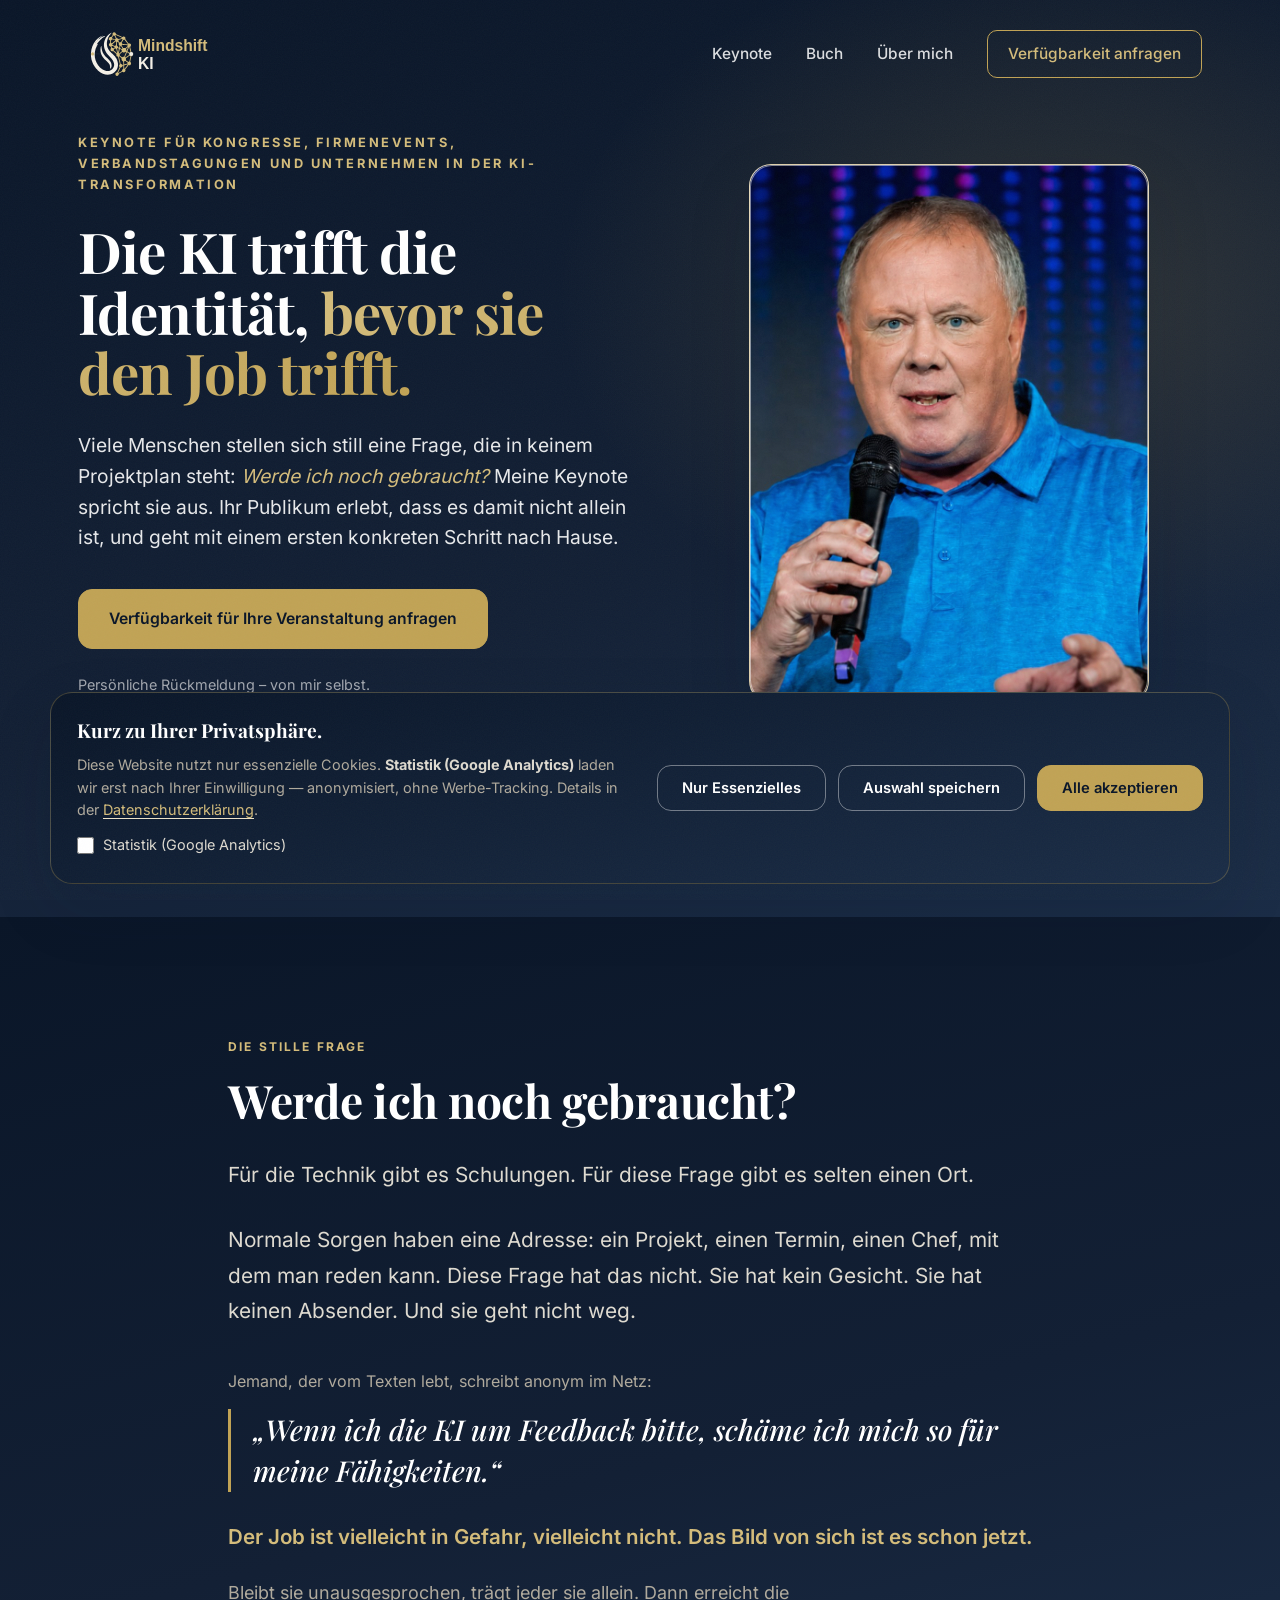
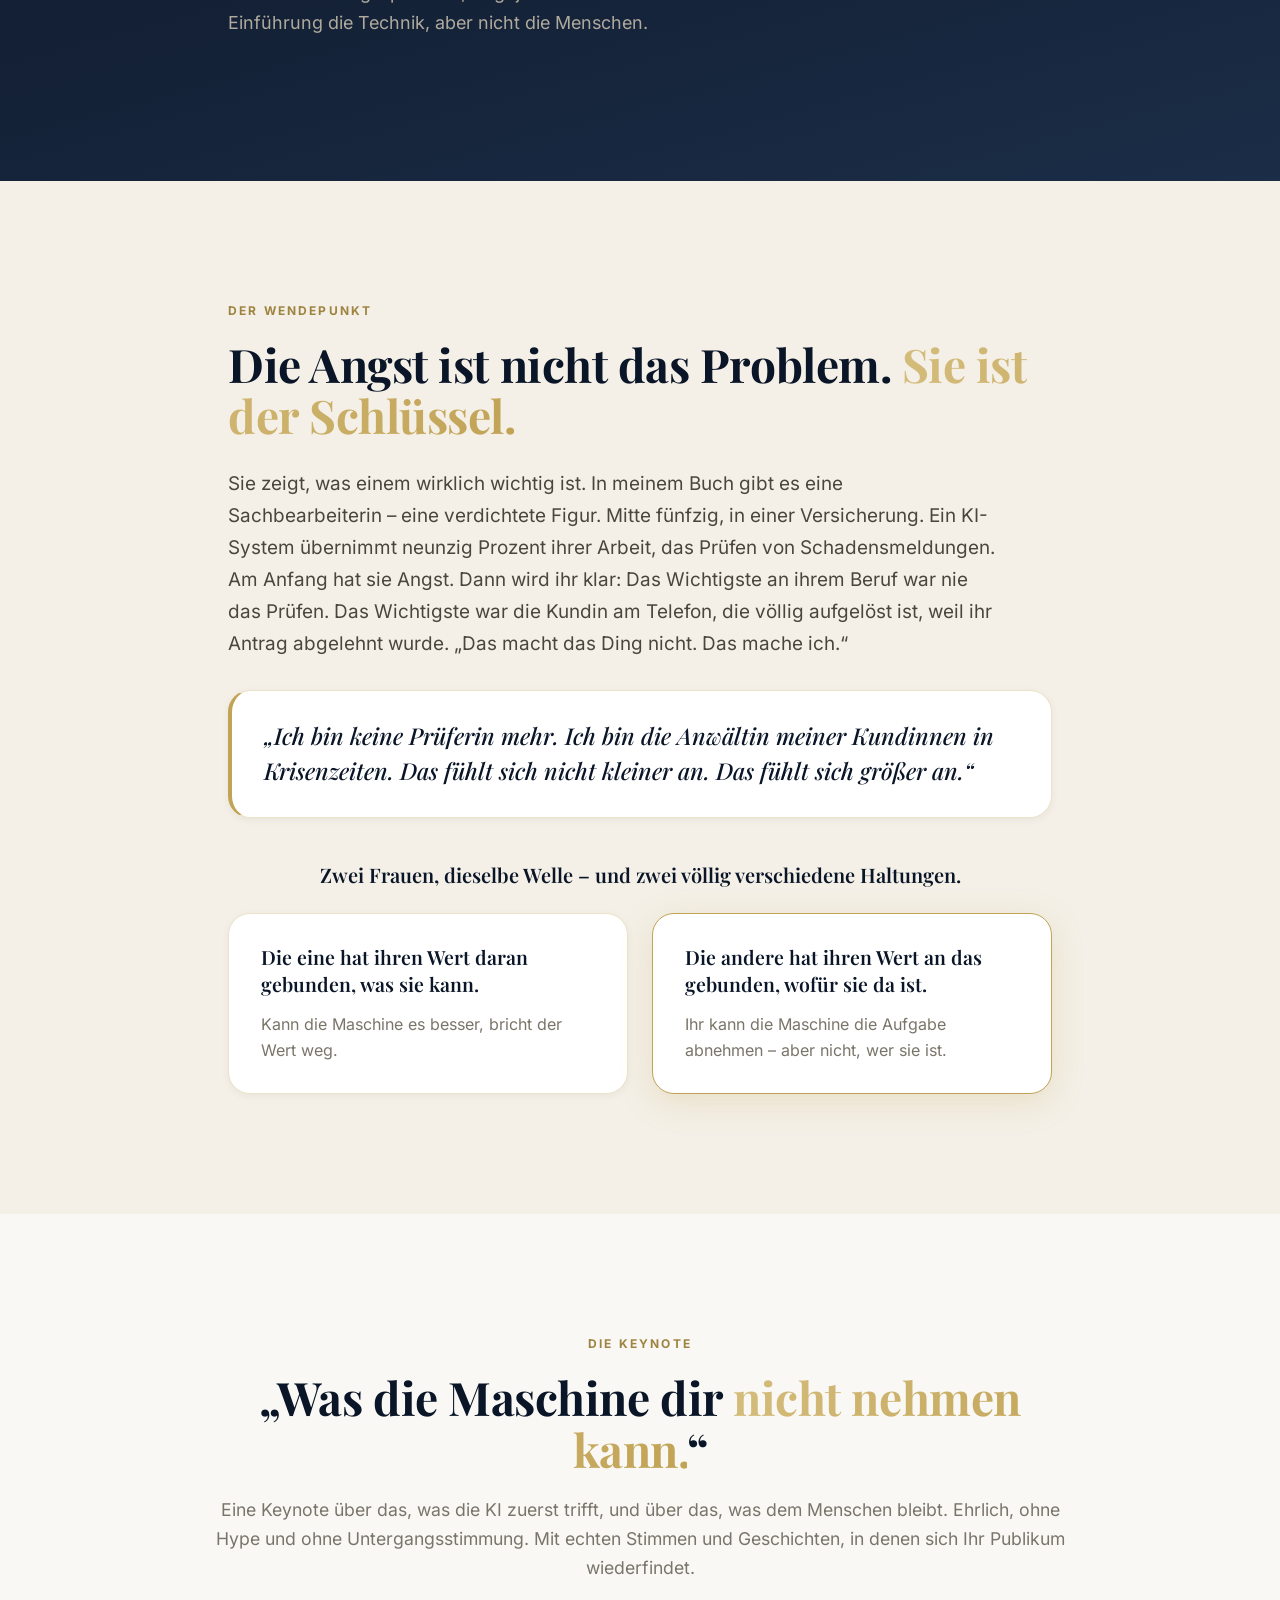
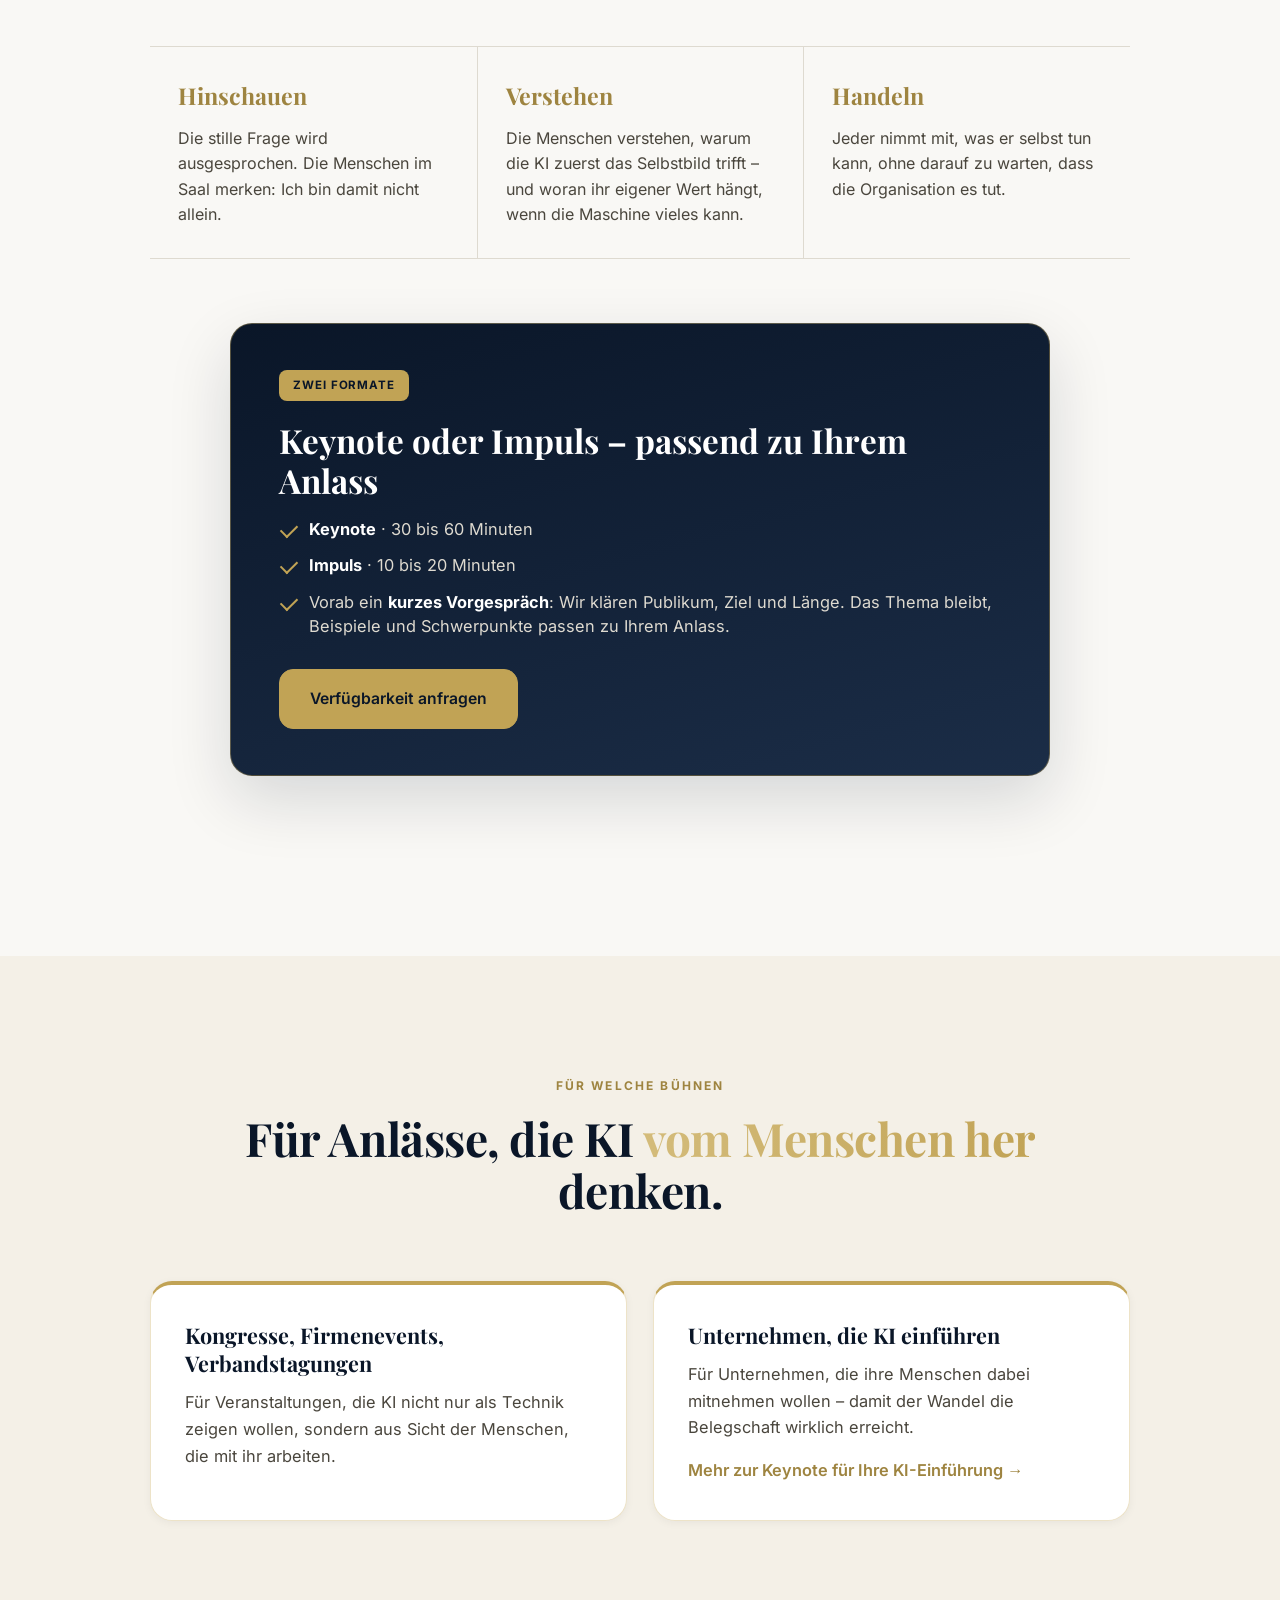
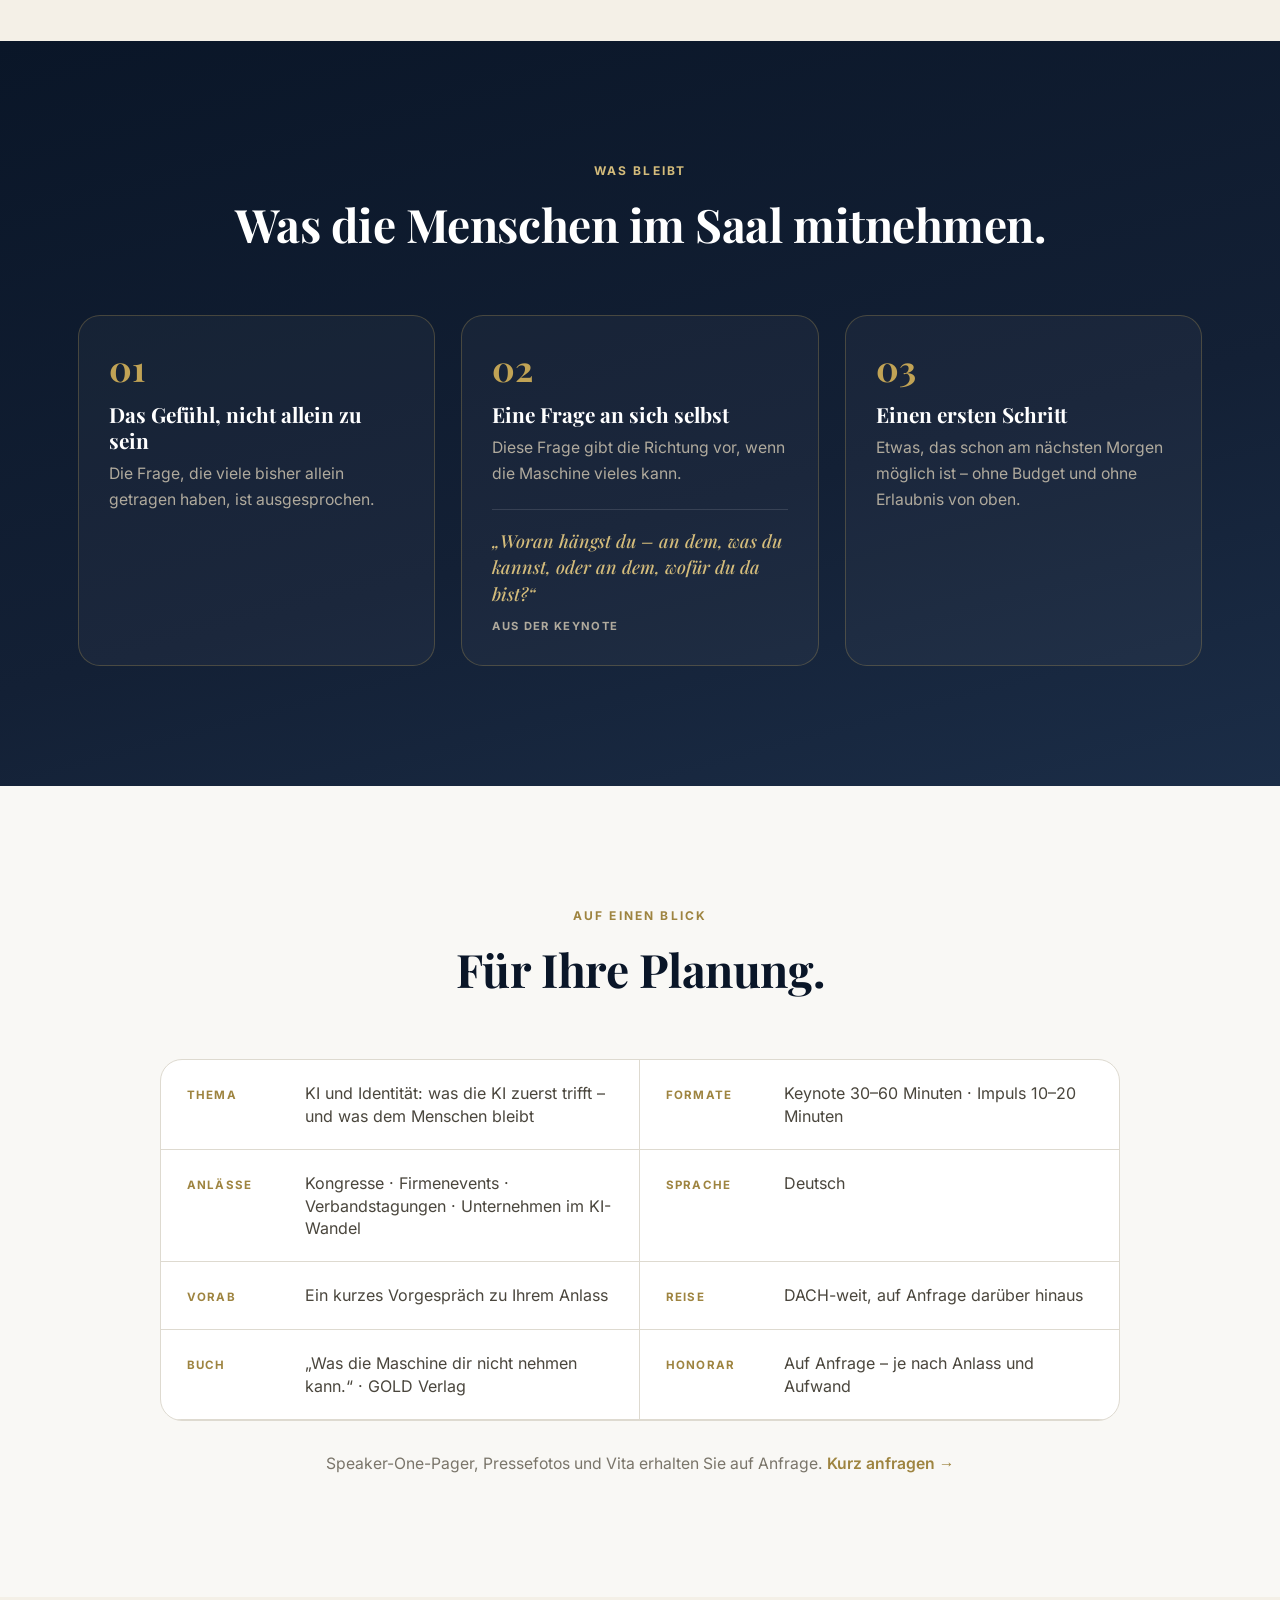
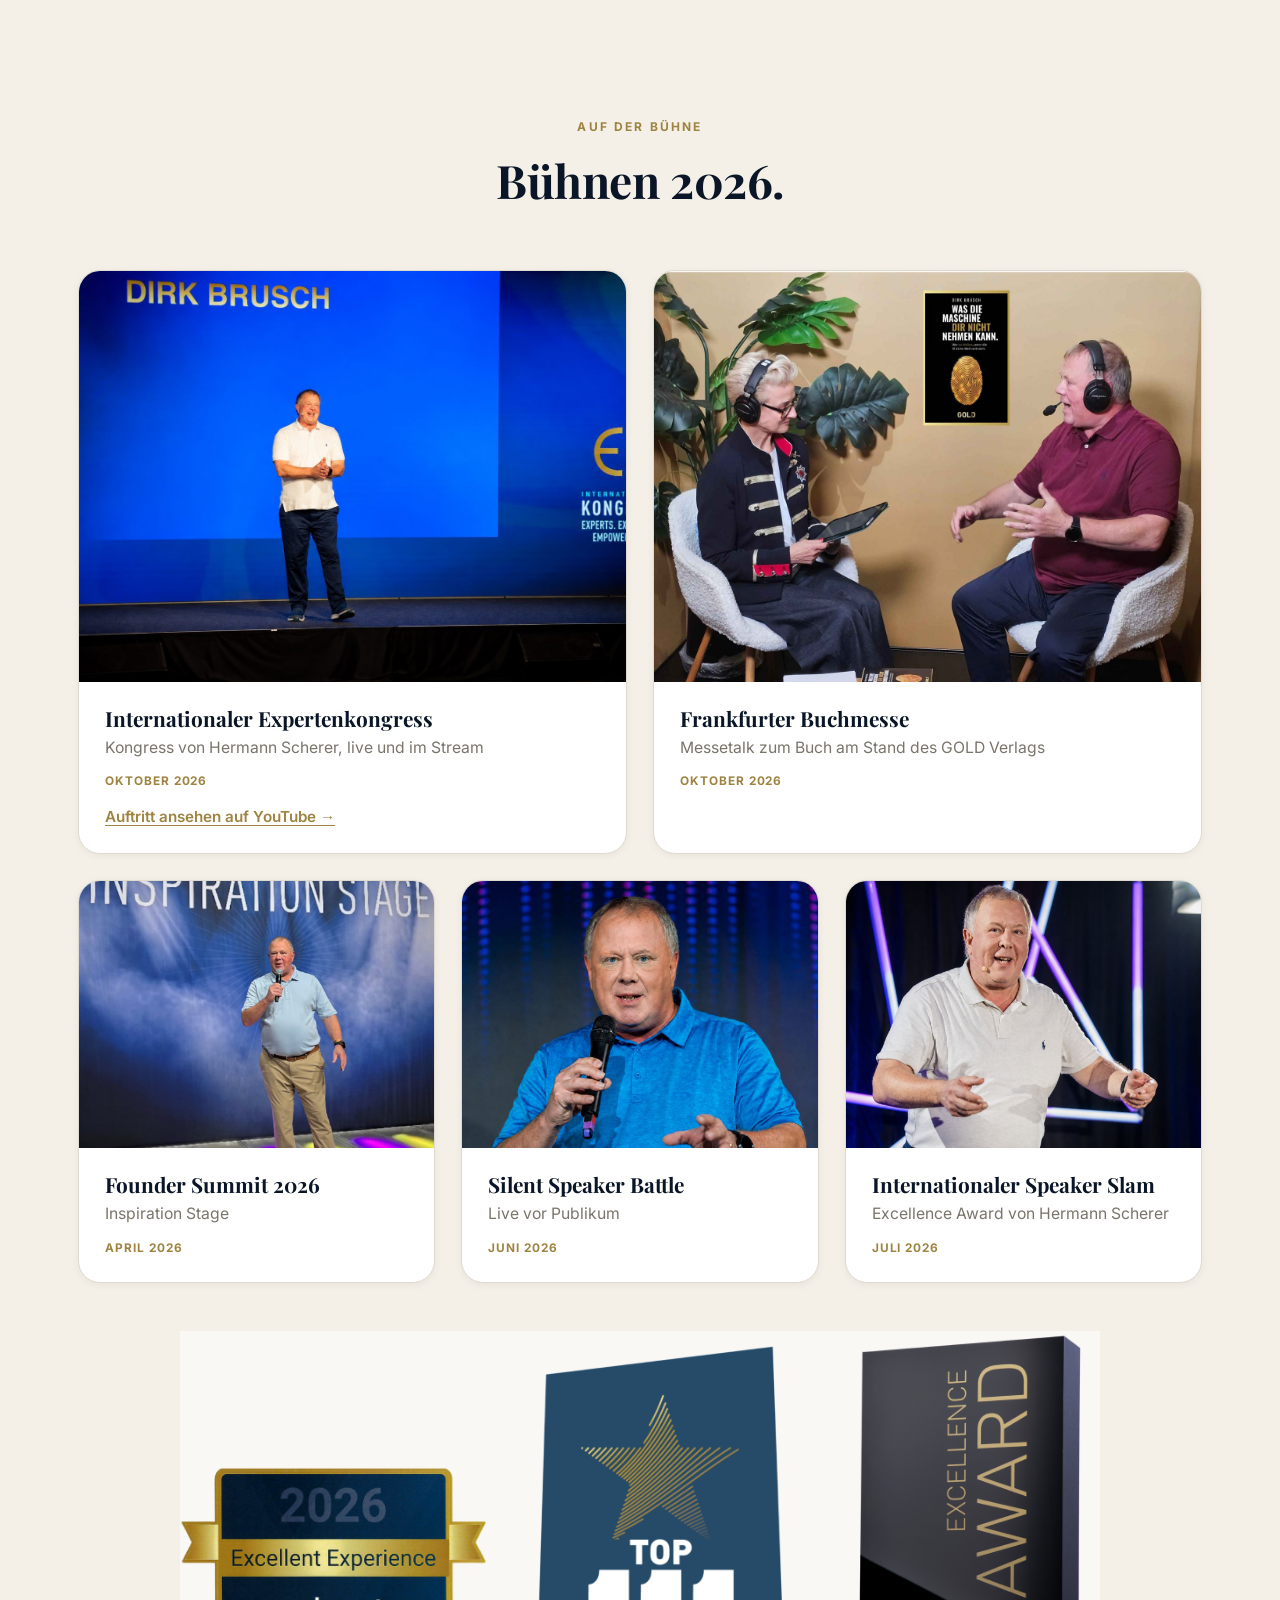
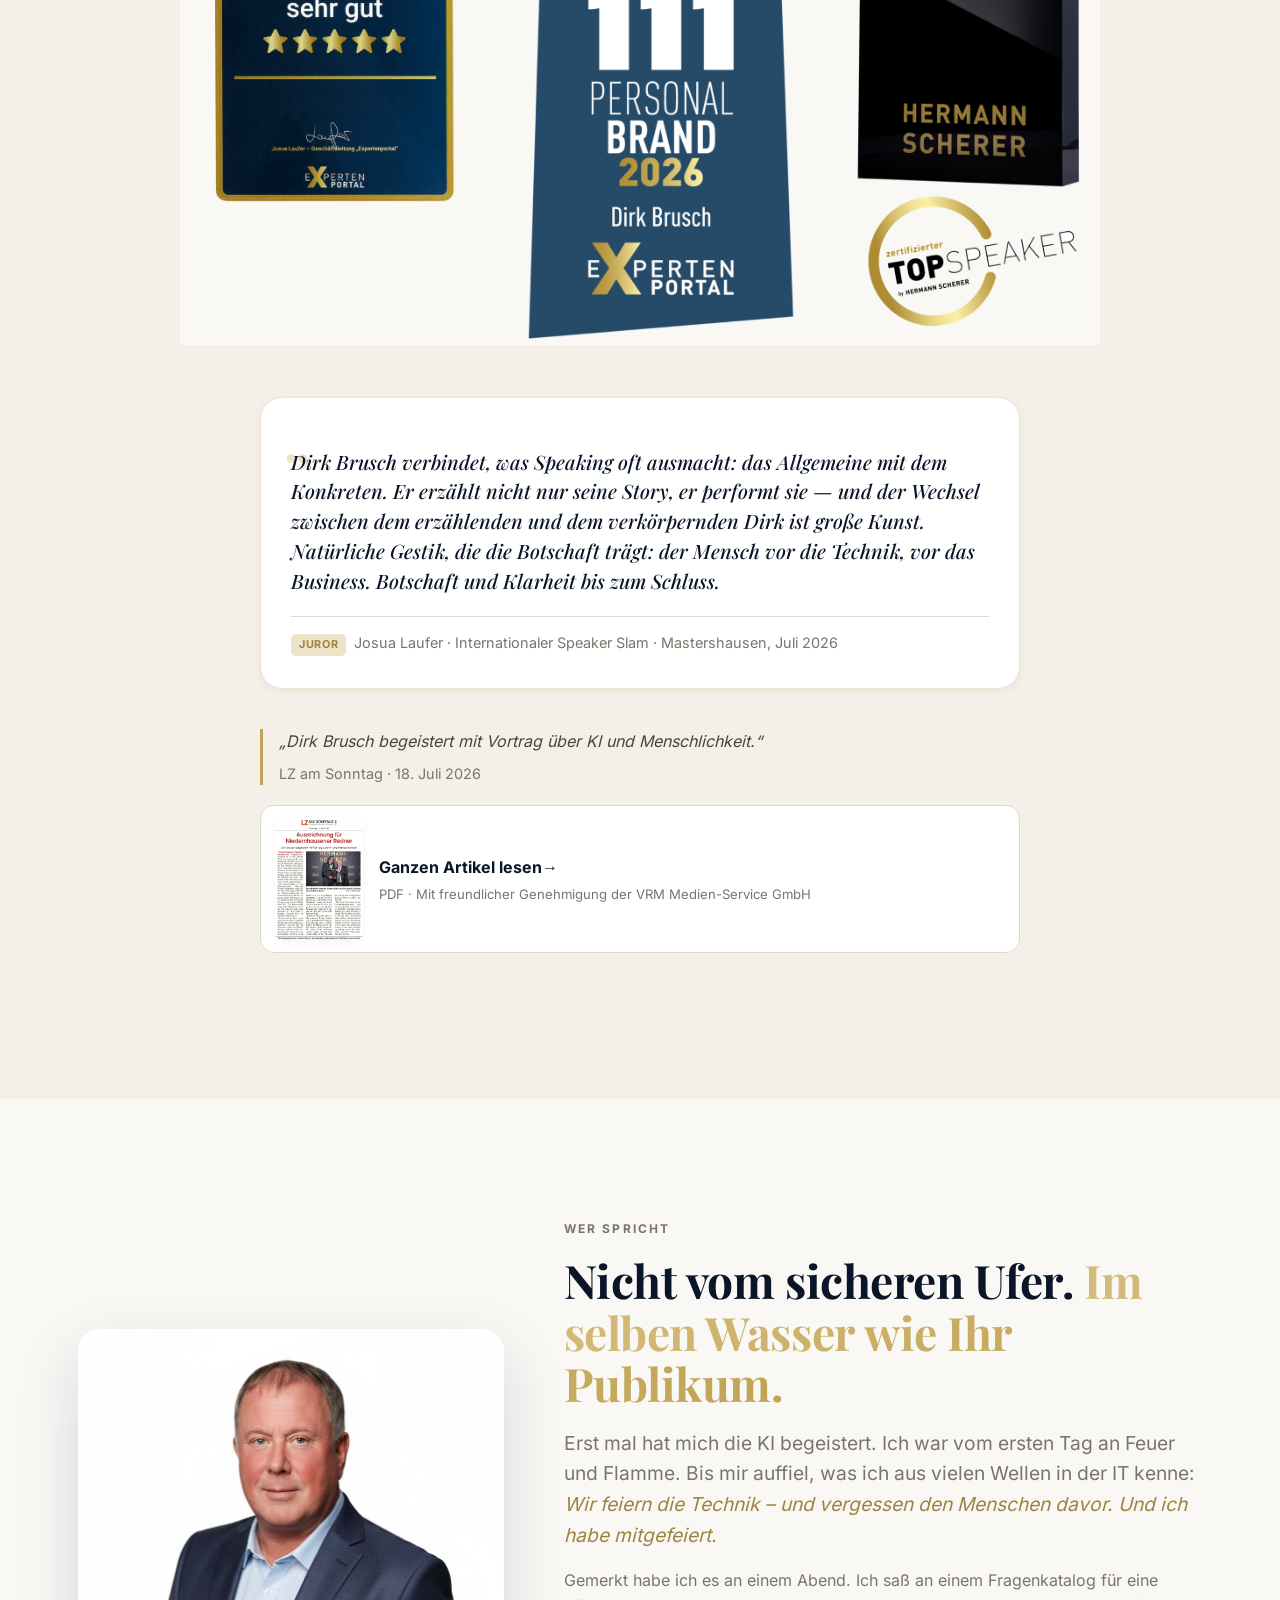
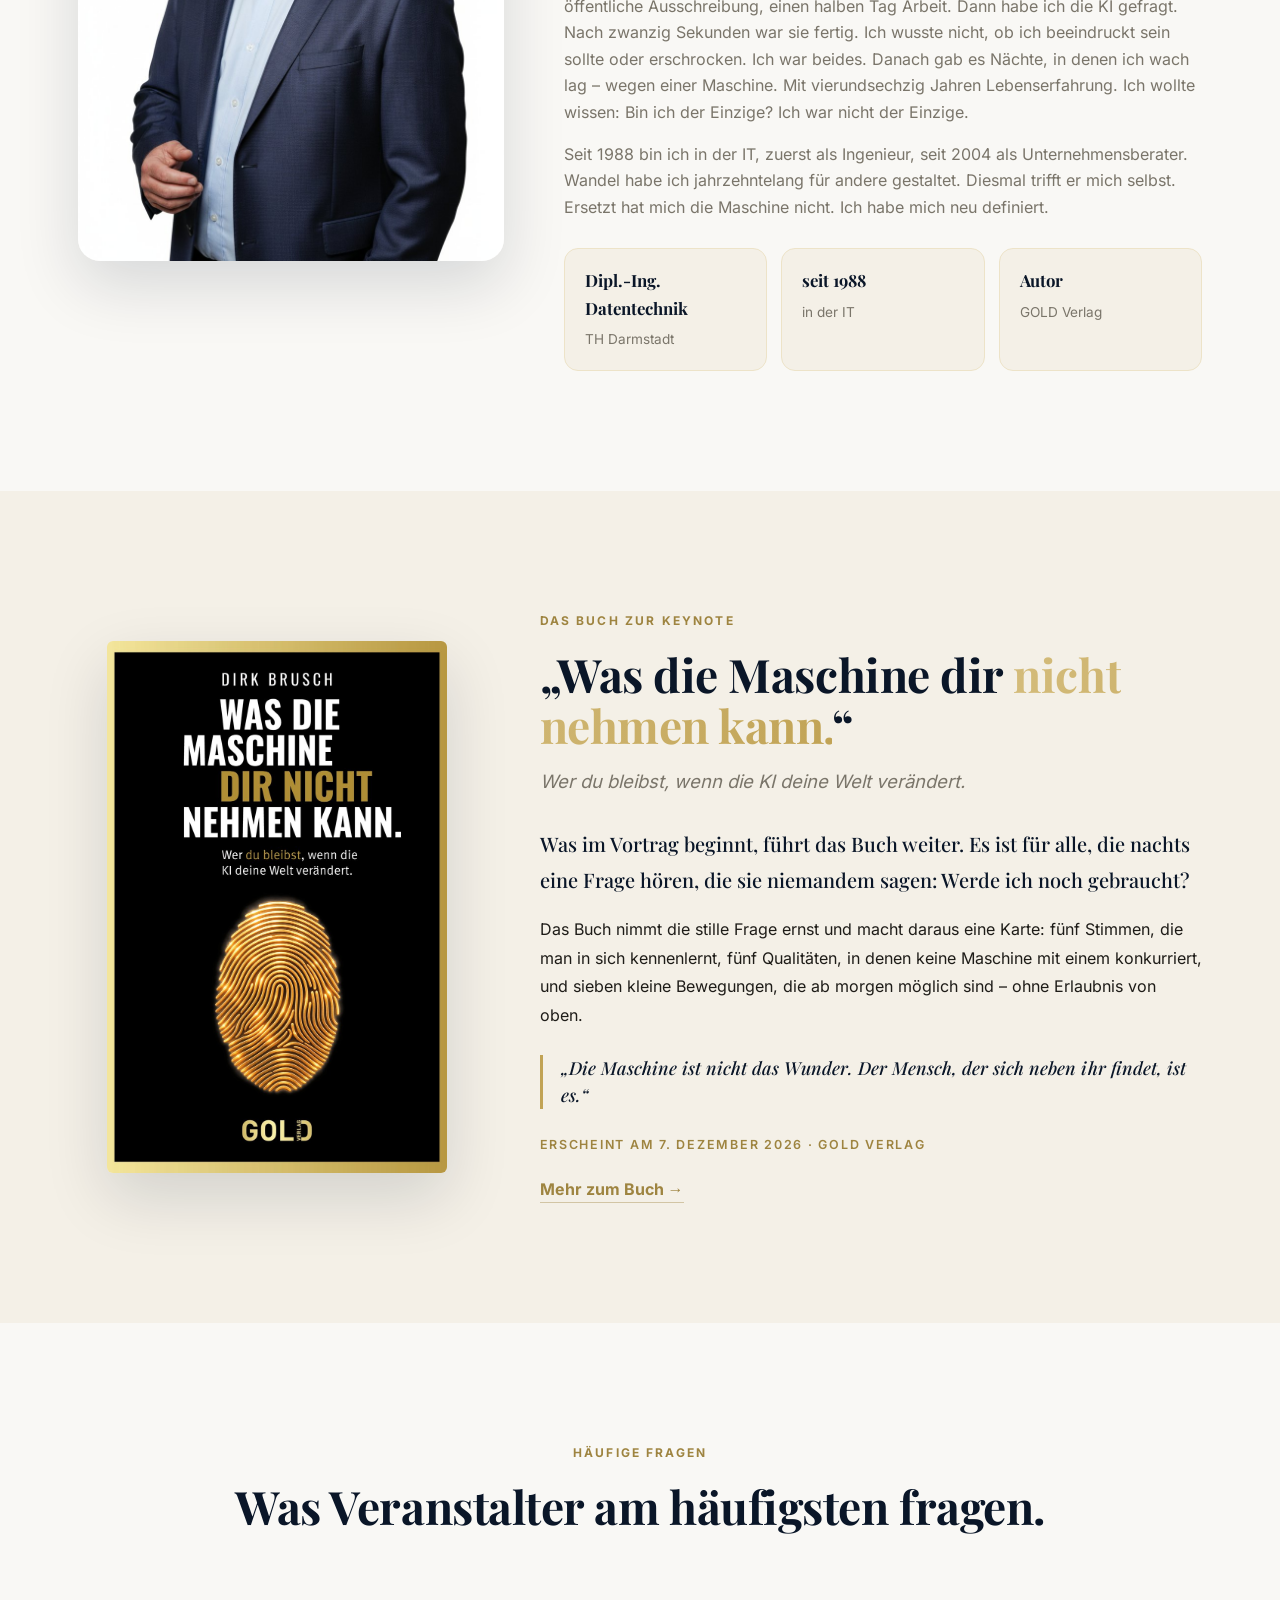
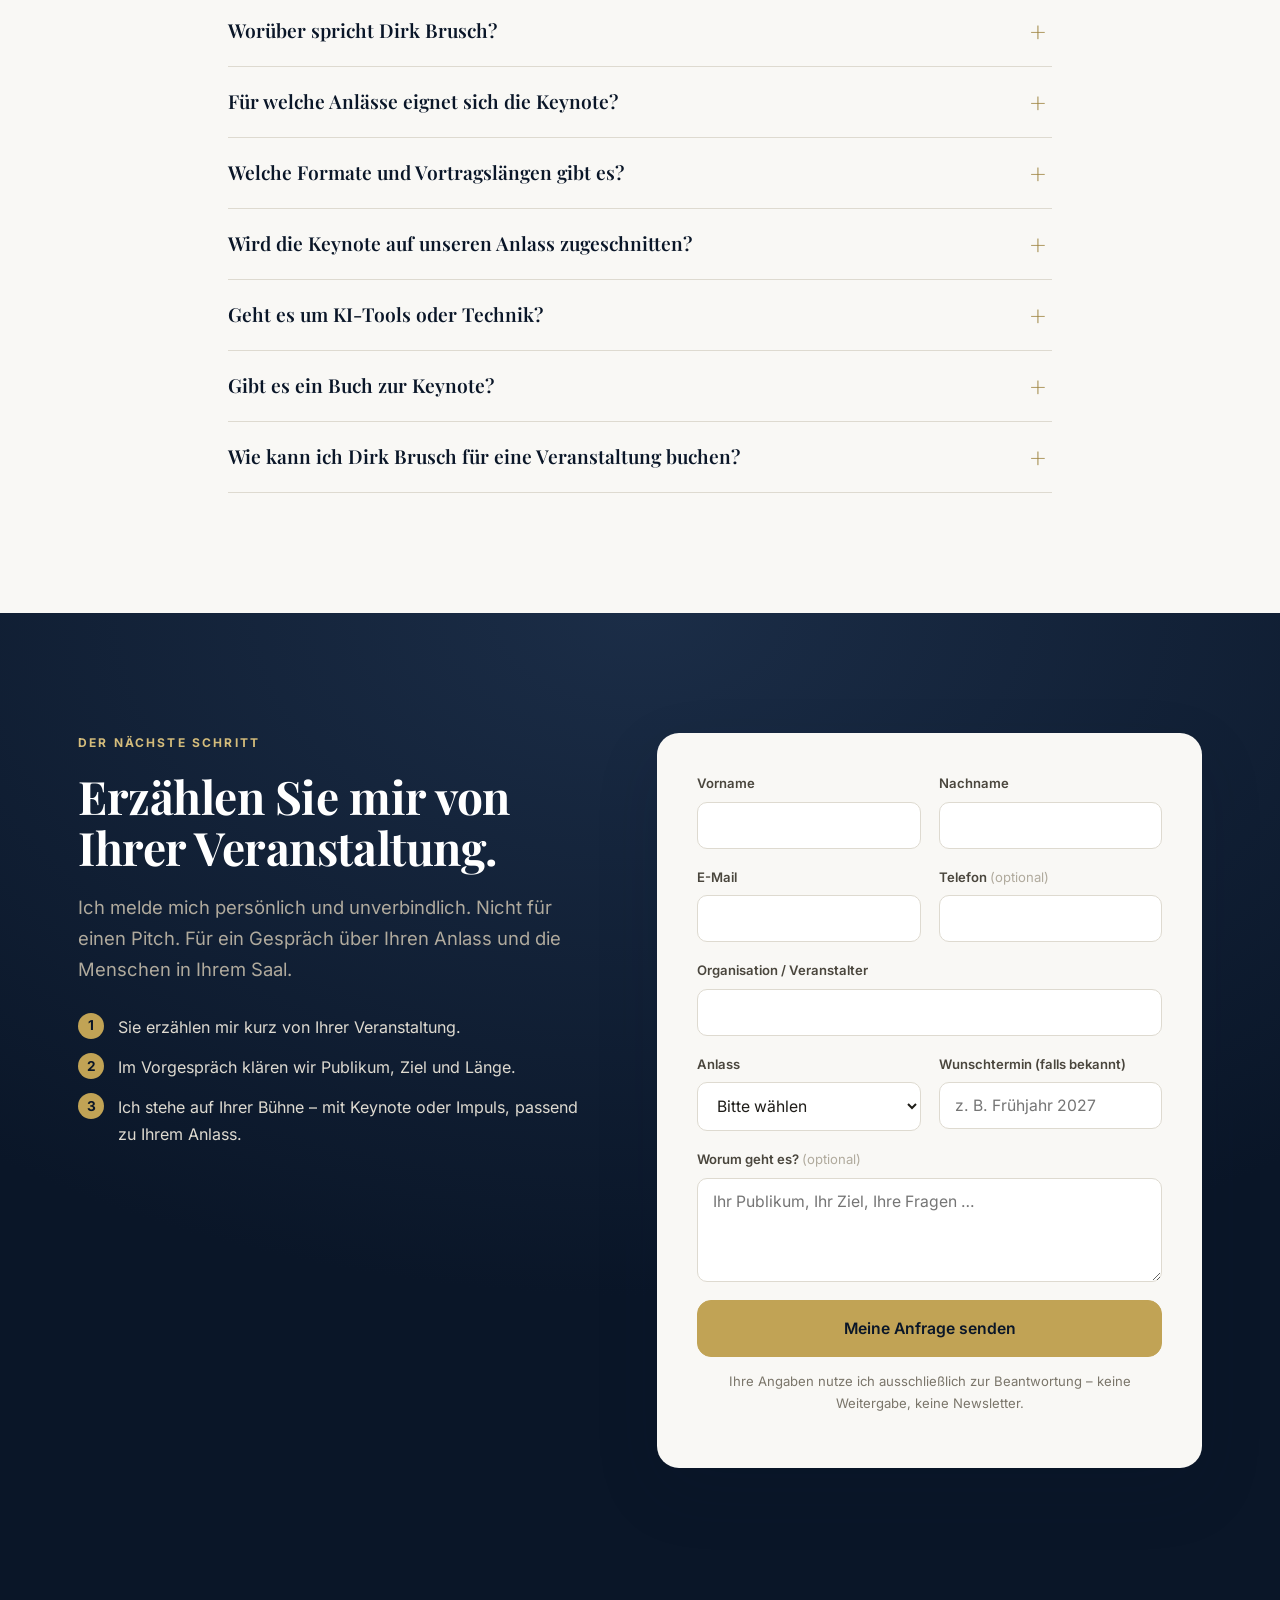
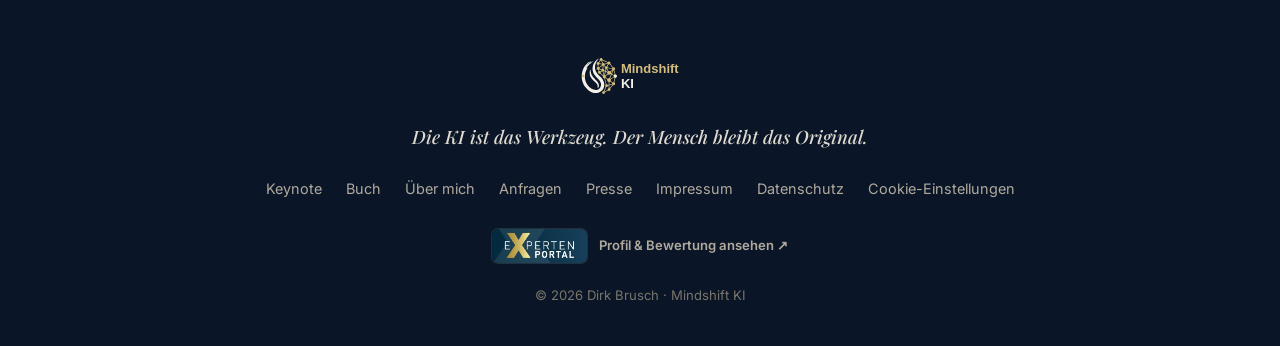
==== index.html @ ecd1899f "Themenseite Keynote zur KI-Einfuehrung; Startseite: Titel, Beschreibung, Schema-Award, Link; Sitemap" ====
<!DOCTYPE html>
<html lang="de">
<head>
<meta charset="UTF-8">
<meta name="viewport" content="width=device-width, initial-scale=1.0">
<title>Dirk Brusch – Keynote Speaker für den Menschen in der KI-Welle</title>
<meta name="description" content="Die KI trifft die Identität, bevor sie den Job trifft. Keynote Speaker Dirk Brusch spricht die stille Frage aus. Für Kongresse und Unternehmen im KI-Wandel.">
<meta name="author" content="Dirk Brusch">
<meta name="robots" content="index, follow, max-image-preview:large, max-snippet:-1, max-video-preview:-1">
<meta name="msvalidate.01" content="306EE055A0829E96A95E46465B811BBE">
<meta name="keywords" content="Keynote Speaker, KI und Identität, Künstliche Intelligenz, Selbstbild, KI-Wandel, Change, Keynote buchen, Redner KI, Was die Maschine dir nicht nehmen kann, Dirk Brusch">
<meta property="og:type" content="website">
<meta property="og:site_name" content="Dirk Brusch — Keynote Speaker">
<meta property="og:title" content="Dirk Brusch — Keynote Speaker für den Menschen in der KI-Welle">
<meta property="og:description" content="Die KI trifft die Identität, bevor sie den Job trifft. Eine Keynote über die stille Frage: Werde ich noch gebraucht?">
<meta property="og:url" content="https://mindshift-ki.de/">
<meta property="og:locale" content="de_DE">
<meta property="og:image" content="https://mindshift-ki.de/bilder/event-speakerslam.jpg">
<meta name="twitter:card" content="summary_large_image">
<meta name="twitter:title" content="Dirk Brusch — Keynote Speaker für den Menschen in der KI-Welle">
<meta name="twitter:description" content="Die KI trifft die Identität, bevor sie den Job trifft. Eine Keynote über die stille Frage: Werde ich noch gebraucht?">
<meta name="twitter:image" content="https://mindshift-ki.de/bilder/event-speakerslam.jpg">
<meta name="theme-color" content="#0A1628">
<link rel="canonical" href="https://mindshift-ki.de/">
<link rel="icon" href="favicon.svg" type="image/svg+xml">
<link rel="stylesheet" href="fonts.css?v=1">
<link rel="stylesheet" href="style.css?v=16">
<script type="application/ld+json">
{
  "@context": "https://schema.org",
  "@graph": [
    {
      "@type": "Person",
      "@id": "https://mindshift-ki.de/#person",
      "name": "Dirk Brusch",
      "givenName": "Dirk",
      "familyName": "Brusch",
      "jobTitle": "Keynote Speaker",
      "description": "Keynote Speaker für den Menschen in der KI-Welle. Spricht über das, was die KI zuerst trifft: das Selbstbild der Menschen, lange bevor sie ihren Job trifft. Autor von „Was die Maschine dir nicht nehmen kann.“ (GOLD Verlag, 2026).",
      "url": "https://mindshift-ki.de/",
      "image": "https://mindshift-ki.de/bilder/portrait-dirk.jpg",
      "email": "dirk.brusch@mindshift-ki.de",
      "sameAs": [
        "https://www.linkedin.com/in/dirkbrusch",
        "https://www.youtube.com/@mindshift-ki",
        "https://expertenportal.com/dirk-brusch",
        "https://reventer.de/"
      ],
      "knowsAbout": ["Künstliche Intelligenz", "KI und Identität", "Selbstbild in der Arbeitswelt", "Change", "Zukunft der Arbeit"],
      "alumniOf": { "@type": "CollegeOrUniversity", "name": "TH Darmstadt" },
      "award": ["Top 111 Personal Brand 2026 (ExpertenPortal)", "Excellent Experience – sehr gut (ExpertenPortal 2026)", "Excellence Award (Hermann Scherer)", "Zertifizierter Top Speaker (Hermann Scherer)"],
      "subjectOf": {
        "@type": "NewsArticle",
        "headline": "Auszeichnung für Niedernhausener Redner",
        "alternativeHeadline": "Dirk Brusch begeistert mit Vortrag über KI und Menschlichkeit",
        "datePublished": "2026-07-18",
        "url": "https://mindshift-ki.de/presse/LZ-am-Sonntag-2026-07-18-Dirk-Brusch.pdf",
        "publisher": { "@type": "Organization", "name": "LZ am Sonntag", "url": "https://lz-am-sonntag.de/" },
        "about": { "@id": "https://mindshift-ki.de/#person" }
      },
      "hasCredential": [
        { "@type": "EducationalOccupationalCredential", "credentialCategory": "Zertifizierung", "name": "Zertifizierter Top Speaker (Hermann Scherer)" }
      ],
      "worksFor": { "@id": "https://mindshift-ki.de/#organization" },
      "makesOffer": {
        "@type": "Offer",
        "itemOffered": {
          "@type": "Service",
          "name": "Keynote „Was die Maschine dir nicht nehmen kann“",
          "serviceType": "Keynote Speaking",
          "description": "Keynote (30–60 Minuten) und Impuls (10–20 Minuten) über KI und Identität.",
          "provider": { "@id": "https://mindshift-ki.de/#person" }
        }
      }
    },
    {
      "@type": "Book",
      "@id": "https://mindshift-ki.de/buch/#book",
      "name": "Was die Maschine dir nicht nehmen kann.",
      "alternativeHeadline": "Wer du bleibst, wenn die KI deine Welt verändert.",
      "author": { "@id": "https://mindshift-ki.de/#person" },
      "publisher": { "@type": "Organization", "name": "GOLD Verlag" },
      "isbn": "978-3-912214-45-1",
      "datePublished": "2026-12-07",
      "inLanguage": "de-DE",
      "url": "https://mindshift-ki.de/buch/"
    },
    {
      "@type": "Organization",
      "@id": "https://mindshift-ki.de/#organization",
      "name": "Mindshift KI",
      "url": "https://mindshift-ki.de/",
      "logo": "https://mindshift-ki.de/mindshift-ki-logo-light.svg",
      "email": "dirk.brusch@mindshift-ki.de",
      "founder": { "@id": "https://mindshift-ki.de/#person" }
    },
    {
      "@type": "WebSite",
      "@id": "https://mindshift-ki.de/#website",
      "url": "https://mindshift-ki.de/",
      "name": "Dirk Brusch — Keynote Speaker",
      "inLanguage": "de-DE",
      "publisher": { "@id": "https://mindshift-ki.de/#organization" }
    },
    {
      "@type": "WebPage",
      "@id": "https://mindshift-ki.de/#webpage",
      "url": "https://mindshift-ki.de/",
      "name": "Dirk Brusch – Keynote Speaker für den Menschen in der KI-Welle",
      "isPartOf": { "@id": "https://mindshift-ki.de/#website" },
      "about": { "@id": "https://mindshift-ki.de/#person" },
      "primaryImageOfPage": "https://mindshift-ki.de/bilder/event-speakerslam.jpg",
      "inLanguage": "de-DE"
    },
    {
      "@type": "FAQPage",
      "@id": "https://mindshift-ki.de/#faq",
      "mainEntity": [
        { "@type": "Question", "name": "Worüber spricht Dirk Brusch?", "acceptedAnswer": { "@type": "Answer", "text": "Über das, was künstliche Intelligenz zuerst trifft: das Selbstbild der Menschen, lange bevor sie ihren Job trifft. Und über das, was ihnen bleibt. Seine Haltung: Die KI ist das Werkzeug, der Mensch bleibt das Original." } },
        { "@type": "Question", "name": "Für welche Anlässe eignet sich die Keynote?", "acceptedAnswer": { "@type": "Answer", "text": "Für Kongresse, Firmenevents und Verbandstagungen, die KI vom Menschen her denken wollen. Und für Unternehmen, die KI einführen und ihre Menschen dabei mitnehmen wollen." } },
        { "@type": "Question", "name": "Welche Formate und Vortragslängen gibt es?", "acceptedAnswer": { "@type": "Answer", "text": "Keynote mit 30 bis 60 Minuten oder Impuls mit 10 bis 20 Minuten. Vortragssprache ist Deutsch." } },
        { "@type": "Question", "name": "Wird die Keynote auf unseren Anlass zugeschnitten?", "acceptedAnswer": { "@type": "Answer", "text": "Ja, innerhalb des einen Themas. In einem kurzen Vorgespräch klären wir Publikum, Ziel und Länge. Beispiele und Schwerpunkte passen dann zu Ihrer Branche und Ihrem Anlass." } },
        { "@type": "Question", "name": "Geht es um KI-Tools oder Technik?", "acceptedAnswer": { "@type": "Answer", "text": "Nein. Es geht nicht um Tools, sondern um die Menschen, die mit ihnen arbeiten. Dirk Brusch ist seit 1988 in der IT und kennt die Technik von innen. Auf der Bühne steht trotzdem der Mensch davor." } },
        { "@type": "Question", "name": "Gibt es ein Buch zur Keynote?", "acceptedAnswer": { "@type": "Answer", "text": "Ja. „Was die Maschine dir nicht nehmen kann. Wer du bleibst, wenn die KI deine Welt verändert.“ erscheint am 7. Dezember 2026 im GOLD Verlag." } },
        { "@type": "Question", "name": "Wie kann ich Dirk Brusch für eine Veranstaltung buchen?", "acceptedAnswer": { "@type": "Answer", "text": "Über das Anfrageformular auf dieser Seite. Dirk Brusch meldet sich persönlich für ein unverbindliches Gespräch über Ihren Anlass." } }
      ]
    }
  ]
}
</script>
</head>
<body>

<!-- Grain-Overlay -->
<div class="grain" aria-hidden="true"></div>

<!-- ============ NAVIGATION ============ -->
<header class="nav" id="nav">
  <div class="nav__inner">
    <a class="nav__brand" href="#top" aria-label="Mindshift KI – Startseite">
      <img src="mindshift-ki-logo-dark.svg?v=3" alt="Mindshift KI" class="nav__logo nav__logo--dark" width="113" height="46">
      <img src="mindshift-ki-logo-light.svg?v=3" alt="" aria-hidden="true" class="nav__logo nav__logo--light" width="113" height="46">
    </a>
    <nav class="nav__links" aria-label="Hauptnavigation">
      <a href="#keynote">Keynote</a>
      <a href="#buch">Buch</a>
      <a href="#ueber">Über mich</a>
      <a href="#anfrage" class="nav__cta">Verfügbarkeit anfragen</a>
    </nav>
    <button class="nav__burger" id="burger" aria-label="Menü öffnen" aria-expanded="false">
      <span></span><span></span><span></span>
    </button>
  </div>
</header>

<a id="top"></a>

<!-- ============ HERO ============ -->
<section class="hero" id="hero">
  <div class="hero__inner">
    <div class="hero__content">
      <p class="hero__eyebrow">Keynote für Kongresse, Firmenevents, Verbandstagungen und Unternehmen in der KI-Transformation</p>
      <h1 class="hero__title">Die KI trifft die Identität, <em>bevor sie den Job trifft.</em></h1>
      <p class="hero__lead">Viele Menschen stellen sich still eine Frage, die in keinem Projektplan steht: <em>Werde ich noch gebraucht?</em> Meine Keynote spricht sie aus. Ihr Publikum erlebt, dass es damit nicht allein ist, und geht mit einem ersten konkreten Schritt nach Hause.</p>
      <div class="hero__actions">
        <a href="#anfrage" class="btn btn--gold">Verfügbarkeit für Ihre Veranstaltung anfragen</a>
      </div>
      <p class="hero__micro">Persönliche Rückmeldung – von mir selbst.</p>
      <a class="hero__buch" href="/buch/">
        <img src="buch/cover-was-die-maschine.jpg" alt="Buchcover „Was die Maschine dir nicht nehmen kann.“" width="56" height="84" loading="lazy">
        <span class="hero__buch-text"><span class="hero__buch-k">Das Buch zur Keynote</span><span class="hero__buch-v">erscheint am 7. Dezember 2026&nbsp;→</span></span>
      </a>
    </div>
    <div class="hero__portrait">
      <div class="hero__frame">
        <img src="bilder/titelbild-ssb.jpg" alt="Dirk Brusch als Keynote Speaker auf der Bühne" width="864" height="1164" fetchpriority="high">
      </div>
      <div class="hero__cap">
        <span class="hero__name">Dirk Brusch</span>
        <span class="hero__role">Keynote Speaker für den Menschen in der KI-Welle</span>
      </div>
    </div>
  </div>
  <div class="hero__scroll" aria-hidden="true"><span></span></div>
</section>

<!-- ============ DIE FRAGE ============ -->
<section class="section section--dark angst" id="frage">
  <div class="wrap wrap--narrow reveal">
    <p class="kicker kicker--gold">Die stille Frage</p>
    <h2 class="h2 h2--light">Werde ich noch gebraucht?</h2>
    <p class="frage__lead">Für die Technik gibt es Schulungen. Für diese Frage gibt es selten einen Ort.</p>
    <p class="frage__lead">Normale Sorgen haben eine Adresse: ein Projekt, einen Termin, einen Chef, mit dem man reden kann. Diese Frage hat das nicht. Sie hat kein Gesicht. Sie hat keinen Absender. Und sie geht nicht weg.</p>
    <p class="frage__intro">Jemand, der vom Texten lebt, schreibt anonym im Netz:</p>
    <blockquote class="frage__zitat">„Wenn ich die KI um Feedback bitte, schäme ich mich so für meine Fähigkeiten.“</blockquote>
    <p class="angst__lead2"><strong>Der Job ist vielleicht in Gefahr, vielleicht nicht. Das Bild von sich ist es schon jetzt.</strong></p>
    <p class="angst__note">Bleibt sie unausgesprochen, trägt jeder sie allein. Dann erreicht die Einführung die Technik, aber nicht die Menschen.</p>
  </div>
</section>

<!-- ============ DIE WENDE ============ -->
<section class="section section--cream wende" id="wende">
  <div class="wrap wrap--narrow reveal">
    <p class="kicker">Der Wendepunkt</p>
    <h2 class="h2">Die Angst ist nicht das Problem. <em>Sie ist der Schlüssel.</em></h2>
    <p class="wende__lead">Sie zeigt, was einem wirklich wichtig ist. In meinem Buch gibt es eine Sachbearbeiterin – eine verdichtete Figur. Mitte fünfzig, in einer Versicherung. Ein KI-System übernimmt neunzig Prozent ihrer Arbeit, das Prüfen von Schadensmeldungen. Am Anfang hat sie Angst. Dann wird ihr klar: Das Wichtigste an ihrem Beruf war nie das Prüfen. Das Wichtigste war die Kundin am Telefon, die völlig aufgelöst ist, weil ihr Antrag abgelehnt wurde. „Das macht das Ding nicht. Das mache ich.“</p>
    <blockquote class="wende__zitat">„Ich bin keine Prüferin mehr. Ich bin die Anwältin meiner Kundinnen in Krisenzeiten. Das fühlt sich nicht kleiner an. Das fühlt sich größer an.“</blockquote>
    <p class="wende__bruecke">Zwei Frauen, dieselbe Welle – und zwei völlig verschiedene Haltungen.</p>
    <div class="wende__grid">
      <div class="wende__col">
        <p class="wende__to">Die eine hat ihren Wert daran gebunden, was sie kann.</p>
        <p class="wende__from">Kann die Maschine es besser, bricht der Wert weg.</p>
      </div>
      <div class="wende__col wende__col--gold">
        <p class="wende__to">Die andere hat ihren Wert an das gebunden, wofür sie da ist.</p>
        <p class="wende__from">Ihr kann die Maschine die Aufgabe abnehmen – aber nicht, wer sie ist.</p>
      </div>
    </div>
  </div>
</section>

<!-- ============ DIE KEYNOTE ============ -->
<section class="section section--light keynotes" id="keynote">
  <div class="wrap">
    <div class="section__head reveal">
      <p class="kicker">Die Keynote</p>
      <h2 class="h2">„Was die Maschine dir <em>nicht nehmen kann.</em>“</h2>
      <p class="section__sub">Eine Keynote über das, was die KI zuerst trifft, und über das, was dem Menschen bleibt. Ehrlich, ohne Hype und ohne Untergangsstimmung. Mit echten Stimmen und Geschichten, in denen sich Ihr Publikum wiederfindet.</p>
    </div>

    <div class="bogen reveal">
      <div class="bogen__step">
        <span class="bogen__k">Hinschauen</span>
        <p>Die stille Frage wird ausgesprochen. Die Menschen im Saal merken: Ich bin damit nicht allein.</p>
      </div>
      <div class="bogen__step">
        <span class="bogen__k">Verstehen</span>
        <p>Die Menschen verstehen, warum die KI zuerst das Selbstbild trifft – und woran ihr eigener Wert hängt, wenn die Maschine vieles kann.</p>
      </div>
      <div class="bogen__step">
        <span class="bogen__k">Handeln</span>
        <p>Jeder nimmt mit, was er selbst tun kann, ohne darauf zu warten, dass die Organisation es tut.</p>
      </div>
    </div>

    <div class="angebot__core reveal">
      <div class="angebot__card">
        <span class="angebot__badge">Zwei Formate</span>
        <h3>Keynote oder Impuls – passend zu Ihrem Anlass</h3>
        <ul class="angebot__why">
          <li><strong>Keynote</strong> · 30 bis 60 Minuten</li>
          <li><strong>Impuls</strong> · 10 bis 20 Minuten</li>
          <li>Vorab ein <strong>kurzes Vorgespräch</strong>: Wir klären Publikum, Ziel und Länge. Das Thema bleibt, Beispiele und Schwerpunkte passen zu Ihrem Anlass.</li>
        </ul>
        <a href="#anfrage" class="btn btn--gold" data-keynote="Keynote „Was die Maschine dir nicht nehmen kann“">Verfügbarkeit anfragen</a>
      </div>
    </div>
  </div>
</section>

<!-- ============ FÜR WELCHE ANLÄSSE ============ -->
<section class="section section--cream felder" id="anlaesse">
  <div class="wrap">
    <div class="section__head reveal">
      <p class="kicker">Für welche Bühnen</p>
      <h2 class="h2">Für Anlässe, die KI <em>vom Menschen her</em> denken.</h2>
    </div>
    <div class="felder__grid">
      <article class="feld reveal">
        <h3>Kongresse, Firmenevents, Verbandstagungen</h3>
        <p>Für Veranstaltungen, die KI nicht nur als Technik zeigen wollen, sondern aus Sicht der Menschen, die mit ihr arbeiten.</p>
      </article>
      <article class="feld reveal">
        <h3>Unternehmen, die KI einführen</h3>
        <p>Für Unternehmen, die ihre Menschen dabei mitnehmen wollen – damit der Wandel die Belegschaft wirklich erreicht.</p>
        <p style="margin-top:16px"><a href="keynote-ki-einfuehrung/" style="color:var(--gold-dark);font-weight:600;text-decoration:none">Mehr zur Keynote für Ihre KI-Einführung →</a></p>
      </article>
    </div>
  </div>
</section>

<!-- ============ WAS DIE MENSCHEN MITNEHMEN ============ -->
<section class="section section--dark mitnahme" id="mitnahme">
  <div class="wrap">
    <div class="section__head reveal">
      <p class="kicker kicker--gold">Was bleibt</p>
      <h2 class="h2 h2--light">Was die Menschen im Saal mitnehmen.</h2>
    </div>
    <div class="mitnahme__grid">
      <article class="mitnahme__card reveal">
        <span class="mitnahme__num">01</span>
        <h3>Das Gefühl, nicht allein zu sein</h3>
        <p>Die Frage, die viele bisher allein getragen haben, ist ausgesprochen.</p>
      </article>
      <article class="mitnahme__card reveal">
        <span class="mitnahme__num">02</span>
        <h3>Eine Frage an sich selbst</h3>
        <p>Diese Frage gibt die Richtung vor, wenn die Maschine vieles kann.</p>
        <blockquote>„Woran hängst du – an dem, was du kannst, oder an dem, wofür du da bist?“<cite>Aus der Keynote</cite></blockquote>
      </article>
      <article class="mitnahme__card reveal">
        <span class="mitnahme__num">03</span>
        <h3>Einen ersten Schritt</h3>
        <p>Etwas, das schon am nächsten Morgen möglich ist – ohne Budget und ohne Erlaubnis von oben.</p>
      </article>
    </div>
  </div>
</section>

<!-- ============ AUF EINEN BLICK ============ -->
<section class="section section--light steckbrief steckbrief--hell" id="steckbrief">
  <div class="wrap reveal">
    <div class="section__head">
      <p class="kicker">Auf einen Blick</p>
      <h2 class="h2">Für Ihre Planung.</h2>
    </div>
    <div class="steckbrief__grid">
      <div class="fact"><span class="fact__k">Thema</span><span class="fact__v">KI und Identität: was die KI zuerst trifft – und was dem Menschen bleibt</span></div>
      <div class="fact"><span class="fact__k">Formate</span><span class="fact__v">Keynote 30–60 Minuten · Impuls 10–20 Minuten</span></div>
      <div class="fact"><span class="fact__k">Anlässe</span><span class="fact__v">Kongresse · Firmenevents · Verbandstagungen · Unternehmen im KI-Wandel</span></div>
      <div class="fact"><span class="fact__k">Sprache</span><span class="fact__v">Deutsch</span></div>
      <div class="fact"><span class="fact__k">Vorab</span><span class="fact__v">Ein kurzes Vorgespräch zu Ihrem Anlass</span></div>
      <div class="fact"><span class="fact__k">Reise</span><span class="fact__v">DACH-weit, auf Anfrage darüber hinaus</span></div>
      <div class="fact"><span class="fact__k">Buch</span><span class="fact__v">„Was die Maschine dir nicht nehmen kann.“ · GOLD Verlag</span></div>
      <div class="fact"><span class="fact__k">Honorar</span><span class="fact__v">Auf Anfrage – je nach Anlass und Aufwand</span></div>
    </div>
    <p class="steckbrief__press">Speaker-One-Pager, Pressefotos und Vita erhalten Sie auf Anfrage. <a href="#anfrage">Kurz anfragen →</a></p>
  </div>
</section>

<!-- ============ BÜHNEN ============ -->
<section class="section section--cream buehnen" id="buehnen">
  <div class="wrap">
    <div class="section__head reveal">
      <p class="kicker">Auf der Bühne</p>
      <h2 class="h2">Bühnen 2026.</h2>
    </div>
    <div class="buehnenrow buehnenrow--neu">
      <article class="buehne buehne--gross reveal">
        <div class="buehne__media"><img src="bilder/event-expertenkongress.jpg" alt="Dirk Brusch auf der Bühne des Internationalen Expertenkongresses von Hermann Scherer" loading="lazy" style="object-position:70% 50%"></div>
        <div class="buehne__body">
          <h3 class="buehne__name">Internationaler Expertenkongress</h3>
          <p class="buehne__sub">Kongress von Hermann Scherer, live und im Stream</p>
          <p class="buehne__tag">Oktober 2026</p>
          <a class="buehne__video" href="https://youtu.be/_p8scfUCUsA" target="_blank" rel="noopener">Auftritt ansehen auf YouTube&nbsp;→</a>
        </div>
      </article>
      <article class="buehne buehne--gross reveal">
        <div class="buehne__media"><img src="bilder/event-messetalk-buchmesse.jpg?v=3" alt="Dirk Brusch im Messetalk zu seinem Buch „Was die Maschine dir nicht nehmen kann.“ am Stand des GOLD Verlags auf der Frankfurter Buchmesse" loading="lazy"></div>
        <div class="buehne__body">
          <h3 class="buehne__name">Frankfurter Buchmesse</h3>
          <p class="buehne__sub">Messetalk zum Buch am Stand des GOLD Verlags</p>
          <p class="buehne__tag">Oktober 2026</p>
        </div>
      </article>
    </div>

    <div class="buehnenrow">
      <article class="buehne reveal">
        <div class="buehne__media"><img src="bilder/event-founder-summit.jpg?v=2" alt="Dirk Brusch auf der Founder Summit Inspiration Stage" loading="lazy"></div>
        <div class="buehne__body">
          <h3 class="buehne__name">Founder Summit 2026</h3>
          <p class="buehne__sub">Inspiration Stage</p>
          <p class="buehne__tag">April 2026</p>
        </div>
      </article>
      <article class="buehne reveal">
        <div class="buehne__media"><img src="bilder/event-ssb.jpg?v=3" alt="Dirk Brusch beim Silent Speaker Battle" loading="lazy"></div>
        <div class="buehne__body">
          <h3 class="buehne__name">Silent Speaker Battle</h3>
          <p class="buehne__sub">Live vor Publikum</p>
          <p class="buehne__tag">Juni 2026</p>
        </div>
      </article>
      <article class="buehne reveal">
        <div class="buehne__media"><img src="bilder/event-speakerslam.jpg?v=3" alt="Dirk Brusch beim Internationalen Speaker Slam" loading="lazy"></div>
        <div class="buehne__body">
          <h3 class="buehne__name">Internationaler Speaker Slam</h3>
          <p class="buehne__sub">Excellence Award von Hermann Scherer</p>
          <p class="buehne__tag">Juli 2026</p>
        </div>
      </article>
    </div>

    <div class="buehnen__siegel reveal">
      <img src="bilder/auszeichnungen-2026.png?v=2" alt="Auszeichnungen: Excellent Experience – sehr gut (Expertenportal 2026), Top 111 Personal Brand 2026, Excellence Award (Hermann Scherer), Zertifizierter Top Speaker" loading="lazy">
    </div>

    <blockquote class="stimme stimme--solo reveal">
      <p>Dirk Brusch verbindet, was Speaking oft ausmacht: das Allgemeine mit dem Konkreten. Er erzählt nicht nur seine Story, er performt sie — und der Wechsel zwischen dem erzählenden und dem verkörpernden Dirk ist große Kunst. Natürliche Gestik, die die Botschaft trägt: der Mensch vor die Technik, vor das Business. Botschaft und Klarheit bis zum Schluss.</p>
      <footer><span class="stimme__ph">Juror</span>Josua Laufer · Internationaler Speaker Slam · Mastershausen, Juli 2026</footer>
    </blockquote>

    <div class="buehnen__presse reveal">
      <blockquote class="clincher__presse">„Dirk Brusch begeistert mit Vortrag über KI und Menschlichkeit.“<cite class="clincher__quelle">LZ am Sonntag · 18. Juli 2026</cite></blockquote>
      <a class="clincher__clip" href="presse/LZ-am-Sonntag-2026-07-18-Dirk-Brusch.pdf" target="_blank" rel="noopener" aria-label="Ganzen Presseartikel der LZ am Sonntag vom 18. Juli 2026 als PDF öffnen">
        <img class="clincher__clip-img" src="bilder/presse-lz-2026-07-18.jpg?v=1" alt="Zeitungsartikel „Auszeichnung für Niedernhausener Redner“ aus der LZ am Sonntag vom 18. Juli 2026" loading="lazy">
        <span class="clincher__clip-body">
          <span class="clincher__clip-cta">Ganzen Artikel lesen<span class="clincher__clip-arrow"> →</span></span>
          <span class="clincher__clip-meta">PDF · Mit freundlicher Genehmigung der VRM Medien-Service GmbH</span>
        </span>
      </a>
    </div>
  </div>
</section>

<!-- ============ ÜBER MICH ============ -->
<section class="section section--light ueber" id="ueber">
  <div class="wrap ueber__grid">
    <div class="ueber__portrait reveal">
      <img src="bilder/portrait-dirk.jpg" alt="Dirk Brusch — Porträt" loading="lazy" style="object-position:50% 30%">
    </div>
    <div class="ueber__text reveal">
      <p class="kicker">Wer spricht</p>
      <h2 class="h2">Nicht vom sicheren Ufer. <em>Im selben Wasser wie Ihr Publikum.</em></h2>
      <p class="ueber__lead">Erst mal hat mich die KI begeistert. Ich war vom ersten Tag an Feuer und Flamme. Bis mir auffiel, was ich aus vielen Wellen in der IT kenne: <em>Wir feiern die Technik – und vergessen den Menschen davor. Und ich habe mitgefeiert.</em></p>
      <p>Gemerkt habe ich es an einem Abend. Ich saß an einem Fragenkatalog für eine öffentliche Ausschreibung, einen halben Tag Arbeit. Dann habe ich die KI gefragt. Nach zwanzig Sekunden war sie fertig. Ich wusste nicht, ob ich beeindruckt sein sollte oder erschrocken. Ich war beides. Danach gab es Nächte, in denen ich wach lag – wegen einer Maschine. Mit vierundsechzig Jahren Lebenserfahrung. Ich wollte wissen: Bin ich der Einzige? Ich war nicht der Einzige.</p>
      <p>Seit 1988 bin ich in der IT, zuerst als Ingenieur, seit 2004 als Unternehmensberater. Wandel habe ich jahrzehntelang für andere gestaltet. Diesmal trifft er mich selbst. Ersetzt hat mich die Maschine nicht. Ich habe mich neu definiert.</p>
      <ul class="ueber__facts">
        <li><strong>Dipl.-Ing. Datentechnik</strong><span>TH Darmstadt</span></li>
        <li><strong>seit 1988</strong><span>in der IT</span></li>
        <li><strong>Autor</strong><span>GOLD Verlag</span></li>
      </ul>
    </div>
  </div>
</section>

<!-- ============ DAS BUCH ============ -->
<section class="section section--cream buch" id="buch">
  <div class="wrap buch__grid">
    <div class="buch__cover reveal">
      <img src="buch/cover-was-die-maschine.jpg" alt="Buchcover „Was die Maschine dir nicht nehmen kann. Wer du bleibst, wenn die KI deine Welt verändert.“" loading="lazy">
    </div>
    <div class="buch__body reveal">
      <p class="kicker">Das Buch zur Keynote</p>
      <h2 class="h2">„Was die Maschine dir <em>nicht nehmen kann.</em>“</h2>
      <p class="buch__sub">Wer du bleibst, wenn die KI deine Welt verändert.</p>
      <p class="buch__lead">Was im Vortrag beginnt, führt das Buch weiter. Es ist für alle, die nachts eine Frage hören, die sie niemandem sagen: Werde ich noch gebraucht?</p>
      <p class="buch__text">Das Buch nimmt die stille Frage ernst und macht daraus eine Karte: fünf Stimmen, die man in sich kennenlernt, fünf Qualitäten, in denen keine Maschine mit einem konkurriert, und sieben kleine Bewegungen, die ab morgen möglich sind – ohne Erlaubnis von oben.</p>
      <blockquote class="buch__zitat">„Die Maschine ist nicht das Wunder. Der Mensch, der sich neben ihr findet, ist es.“</blockquote>
      <p class="buch__meta">Erscheint am 7. Dezember 2026 · GOLD Verlag</p>
      <div class="buch__actions">
        <a href="/buch/" class="buch__link">Mehr zum Buch&nbsp;→</a>
      </div>
    </div>
  </div>
</section>

<!-- ============ FAQ ============ -->
<section class="section section--light faq" id="faq">
  <div class="wrap wrap--narrow">
    <div class="section__head reveal">
      <p class="kicker">Häufige Fragen</p>
      <h2 class="h2">Was Veranstalter am häufigsten fragen.</h2>
    </div>
    <div class="faq__list reveal">
      <details class="faq__item">
        <summary>Worüber spricht Dirk Brusch?</summary>
        <div class="faq__a"><p>Über das, was künstliche Intelligenz zuerst trifft: das Selbstbild der Menschen, lange bevor sie ihren Job trifft. Und über das, was ihnen bleibt. Seine Haltung: <em>Die KI ist das Werkzeug, der Mensch bleibt das Original.</em></p></div>
      </details>
      <details class="faq__item">
        <summary>Für welche Anlässe eignet sich die Keynote?</summary>
        <div class="faq__a"><p>Für Kongresse, Firmenevents und Verbandstagungen, die KI vom Menschen her denken wollen. Und für Unternehmen, die KI einführen und ihre Menschen dabei mitnehmen wollen.</p></div>
      </details>
      <details class="faq__item">
        <summary>Welche Formate und Vortragslängen gibt es?</summary>
        <div class="faq__a"><p>Keynote mit 30 bis 60 Minuten oder Impuls mit 10 bis 20 Minuten. Vortragssprache ist Deutsch.</p></div>
      </details>
      <details class="faq__item">
        <summary>Wird die Keynote auf unseren Anlass zugeschnitten?</summary>
        <div class="faq__a"><p>Ja, innerhalb des einen Themas. In einem kurzen Vorgespräch klären wir Publikum, Ziel und Länge. Beispiele und Schwerpunkte passen dann zu Ihrer Branche und Ihrem Anlass.</p></div>
      </details>
      <details class="faq__item">
        <summary>Geht es um KI-Tools oder Technik?</summary>
        <div class="faq__a"><p>Nein. Es geht nicht um Tools, sondern um die Menschen, die mit ihnen arbeiten. Dirk Brusch ist seit 1988 in der IT und kennt die Technik von innen. Auf der Bühne steht trotzdem der Mensch davor.</p></div>
      </details>
      <details class="faq__item">
        <summary>Gibt es ein Buch zur Keynote?</summary>
        <div class="faq__a"><p>Ja. „Was die Maschine dir nicht nehmen kann. Wer du bleibst, wenn die KI deine Welt verändert.“ erscheint am 7. Dezember 2026 im GOLD Verlag. <a href="/buch/">Mehr zum Buch</a></p></div>
      </details>
      <details class="faq__item">
        <summary>Wie kann ich Dirk Brusch für eine Veranstaltung buchen?</summary>
        <div class="faq__a"><p>Über das <a href="#anfrage">Anfrageformular</a> auf dieser Seite. Dirk Brusch meldet sich persönlich für ein unverbindliches Gespräch über Ihren Anlass.</p></div>
      </details>
    </div>
  </div>
</section>

<!-- ============ ANFRAGE / KONTAKT ============ -->
<section class="section section--navy anfrage" id="anfrage">
  <div class="wrap anfrage__grid">
    <div class="anfrage__intro reveal">
      <p class="kicker kicker--gold">Der nächste Schritt</p>
      <h2 class="h2 h2--light">Erzählen Sie mir von Ihrer Veranstaltung.</h2>
      <p class="anfrage__lead">Ich melde mich persönlich und unverbindlich. Nicht für einen Pitch. Für ein Gespräch über Ihren Anlass und die Menschen in Ihrem Saal.</p>
      <ol class="anfrage__promise anfrage__promise--schritte">
        <li>Sie erzählen mir kurz von Ihrer Veranstaltung.</li>
        <li>Im Vorgespräch klären wir Publikum, Ziel und Länge.</li>
        <li>Ich stehe auf Ihrer Bühne – mit Keynote oder Impuls, passend zu Ihrem Anlass.</li>
      </ol>
    </div>

    <form class="anfrage__form reveal" id="anfrageForm" novalidate>
      <input type="text" name="_gotcha" class="hp" tabindex="-1" autocomplete="off" aria-hidden="true">
      <input type="text" name="_website" class="hp" tabindex="-1" autocomplete="off" aria-hidden="true">
      <input type="hidden" name="_ts" id="tsField" value="">
      <input type="hidden" name="keynote" id="keynoteField" value="">
      <div class="field-row">
        <div class="field">
          <label for="vorname">Vorname</label>
          <input type="text" id="vorname" name="vorname" required autocomplete="given-name">
        </div>
        <div class="field">
          <label for="nachname">Nachname</label>
          <input type="text" id="nachname" name="nachname" required autocomplete="family-name">
        </div>
      </div>
      <div class="field-row">
        <div class="field">
          <label for="email">E-Mail</label>
          <input type="email" id="email" name="email" required autocomplete="email">
        </div>
        <div class="field">
          <label for="telefon">Telefon <span class="field__opt">(optional)</span></label>
          <input type="tel" id="telefon" name="telefon" autocomplete="tel">
        </div>
      </div>
      <div class="field">
        <label for="unternehmen">Organisation / Veranstalter</label>
        <input type="text" id="unternehmen" name="unternehmen" required autocomplete="organization">
      </div>
      <div class="field-row">
        <div class="field">
          <label for="anlass">Anlass</label>
          <select id="anlass" name="anlass">
            <option value="">Bitte wählen</option>
            <option value="kongress">Kongress / Fachtagung</option>
            <option value="firmenevent">Firmenevent</option>
            <option value="verband">Verbands- / Vereinstagung</option>
            <option value="ki-einfuehrung">KI-Einführung im Unternehmen</option>
            <option value="oeffentlich">Öffentliche Veranstaltung</option>
            <option value="sonstige">Sonstiger Anlass</option>
          </select>
        </div>
        <div class="field">
          <label for="termin">Wunschtermin (falls bekannt)</label>
          <input type="text" id="termin" name="termin" placeholder="z. B. Frühjahr 2027">
        </div>
      </div>
      <div class="field">
        <label for="nachricht">Worum geht es? <span class="field__opt">(optional)</span></label>
        <textarea id="nachricht" name="nachricht" rows="4" placeholder="Ihr Publikum, Ihr Ziel, Ihre Fragen …"></textarea>
      </div>
      <button type="submit" class="btn btn--gold btn--block" id="submitBtn">Meine Anfrage senden</button>
      <p class="form__micro">Ihre Angaben nutze ich ausschließlich zur Beantwortung – keine Weitergabe, keine Newsletter.</p>
      <p class="form__status" id="formStatus" role="status" aria-live="polite"></p>
    </form>
  </div>
</section>

<!-- ============ FOOTER ============ -->
<footer class="footer">
  <div class="wrap footer__inner">
    <div class="footer__brand">
      <img src="mindshift-ki-logo-dark.svg?v=3" alt="Mindshift KI" class="footer__logo" width="137" height="56">
    </div>
    <p class="footer__claim">Die KI ist das Werkzeug. Der Mensch bleibt das Original.</p>
    <nav class="footer__links" aria-label="Seitennavigation und Rechtliches">
      <a href="#keynote">Keynote</a>
      <a href="/buch/">Buch</a>
      <a href="#ueber">Über mich</a>
      <a href="#anfrage">Anfragen</a>
      <a href="presse/LZ-am-Sonntag-2026-07-18-Dirk-Brusch.pdf" target="_blank" rel="noopener">Presse</a>
      <a href="impressum.html">Impressum</a>
      <a href="datenschutz.html">Datenschutz</a>
      <button type="button" id="consent-reopen" class="footer__linkbtn">Cookie-Einstellungen</button>
    </nav>
    <a class="footer__verify" href="https://expertenportal.com/dirk-brusch" target="_blank" rel="noopener" aria-label="Profil und Bewertung von Dirk Brusch auf dem Expertenportal ansehen">
      <img src="bilder/expertenportal-logo-lang.jpeg" alt="Expertenportal" width="96" height="34" loading="lazy" class="footer__verify-logo">
      <span class="footer__verify-label">Profil &amp; Bewertung ansehen&nbsp;↗</span>
    </a>
    <p class="footer__copy">© 2026 Dirk Brusch · Mindshift KI</p>
  </div>
</footer>

<!-- Klebriger Mobile-CTA -->
<div class="stickycta" id="stickyCta" aria-hidden="true">
  <div class="stickycta__text"><strong>Keynote gesucht?</strong><span>Erzählen Sie mir von Ihrem Anlass.</span></div>
  <a href="#anfrage" class="btn btn--gold btn--sm">Meine Anfrage</a>
</div>

<!-- Consent-Banner (DSGVO / Google Analytics 4) -->
<div id="consent-banner" class="consent" role="dialog" aria-live="polite" aria-label="Cookie-Einstellungen" hidden>
  <div class="consent__inner">
    <div class="consent__body">
      <h3 class="consent__title">Kurz zu Ihrer Privatsphäre.</h3>
      <p class="consent__text">Diese Website nutzt nur essenzielle Cookies. <strong>Statistik (Google Analytics)</strong> laden wir erst nach Ihrer Einwilligung — anonymisiert, ohne Werbe-Tracking. Details in der <a href="datenschutz.html">Datenschutzerklärung</a>.</p>
      <label class="consent__opt"><input type="checkbox" id="consent-analytics"> <span>Statistik (Google Analytics)</span></label>
    </div>
    <div class="consent__actions">
      <button type="button" class="btn btn--ghost btn--sm" id="consent-decline">Nur Essenzielles</button>
      <button type="button" class="btn btn--ghost btn--sm" id="consent-save">Auswahl speichern</button>
      <button type="button" class="btn btn--gold btn--sm" id="consent-accept-all">Alle akzeptieren</button>
    </div>
  </div>
</div>

<script src="consent.js?v=1" defer></script>
<script src="script.js?v=1"></script>
</body>
</html>
---- fonts.css ----
﻿/* latin-ext */
@font-face {
  font-family: 'Playfair Display';
  font-style: italic;
  font-weight: 500;
  font-display: swap;
  src: url(fonts/playfairdisplay-500-italic-latin-ext.woff2) format('woff2');
  unicode-range: U+0100-02BA, U+02BD-02C5, U+02C7-02CC, U+02CE-02D7, U+02DD-02FF, U+0304, U+0308, U+0329, U+1D00-1DBF, U+1E00-1E9F, U+1EF2-1EFF, U+2020, U+20A0-20AB, U+20AD-20C0, U+2113, U+2C60-2C7F, U+A720-A7FF;
}
/* latin */
@font-face {
  font-family: 'Playfair Display';
  font-style: italic;
  font-weight: 500;
  font-display: swap;
  src: url(fonts/playfairdisplay-500-italic-latin.woff2) format('woff2');
  unicode-range: U+0000-00FF, U+0131, U+0152-0153, U+02BB-02BC, U+02C6, U+02DA, U+02DC, U+0304, U+0308, U+0329, U+2000-206F, U+20AC, U+2122, U+2191, U+2193, U+2212, U+2215, U+FEFF, U+FFFD;
}
/* latin-ext */
@font-face {
  font-family: 'Playfair Display';
  font-style: italic;
  font-weight: 600;
  font-display: swap;
  src: url(fonts/playfairdisplay-600-italic-latin-ext.woff2) format('woff2');
  unicode-range: U+0100-02BA, U+02BD-02C5, U+02C7-02CC, U+02CE-02D7, U+02DD-02FF, U+0304, U+0308, U+0329, U+1D00-1DBF, U+1E00-1E9F, U+1EF2-1EFF, U+2020, U+20A0-20AB, U+20AD-20C0, U+2113, U+2C60-2C7F, U+A720-A7FF;
}
/* latin */
@font-face {
  font-family: 'Playfair Display';
  font-style: italic;
  font-weight: 600;
  font-display: swap;
  src: url(fonts/playfairdisplay-600-italic-latin.woff2) format('woff2');
  unicode-range: U+0000-00FF, U+0131, U+0152-0153, U+02BB-02BC, U+02C6, U+02DA, U+02DC, U+0304, U+0308, U+0329, U+2000-206F, U+20AC, U+2122, U+2191, U+2193, U+2212, U+2215, U+FEFF, U+FFFD;
}
/* latin-ext */
@font-face {
  font-family: 'Playfair Display';
  font-style: italic;
  font-weight: 700;
  font-display: swap;
  src: url(fonts/playfairdisplay-700-italic-latin-ext.woff2) format('woff2');
  unicode-range: U+0100-02BA, U+02BD-02C5, U+02C7-02CC, U+02CE-02D7, U+02DD-02FF, U+0304, U+0308, U+0329, U+1D00-1DBF, U+1E00-1E9F, U+1EF2-1EFF, U+2020, U+20A0-20AB, U+20AD-20C0, U+2113, U+2C60-2C7F, U+A720-A7FF;
}
/* latin */
@font-face {
  font-family: 'Playfair Display';
  font-style: italic;
  font-weight: 700;
  font-display: swap;
  src: url(fonts/playfairdisplay-700-italic-latin.woff2) format('woff2');
  unicode-range: U+0000-00FF, U+0131, U+0152-0153, U+02BB-02BC, U+02C6, U+02DA, U+02DC, U+0304, U+0308, U+0329, U+2000-206F, U+20AC, U+2122, U+2191, U+2193, U+2212, U+2215, U+FEFF, U+FFFD;
}
/* latin-ext */
@font-face {
  font-family: 'Playfair Display';
  font-style: normal;
  font-weight: 500;
  font-display: swap;
  src: url(fonts/playfairdisplay-500-normal-latin-ext.woff2) format('woff2');
  unicode-range: U+0100-02BA, U+02BD-02C5, U+02C7-02CC, U+02CE-02D7, U+02DD-02FF, U+0304, U+0308, U+0329, U+1D00-1DBF, U+1E00-1E9F, U+1EF2-1EFF, U+2020, U+20A0-20AB, U+20AD-20C0, U+2113, U+2C60-2C7F, U+A720-A7FF;
}
/* latin */
@font-face {
  font-family: 'Playfair Display';
  font-style: normal;
  font-weight: 500;
  font-display: swap;
  src: url(fonts/playfairdisplay-500-normal-latin.woff2) format('woff2');
  unicode-range: U+0000-00FF, U+0131, U+0152-0153, U+02BB-02BC, U+02C6, U+02DA, U+02DC, U+0304, U+0308, U+0329, U+2000-206F, U+20AC, U+2122, U+2191, U+2193, U+2212, U+2215, U+FEFF, U+FFFD;
}
/* latin-ext */
@font-face {
  font-family: 'Playfair Display';
  font-style: normal;
  font-weight: 600;
  font-display: swap;
  src: url(fonts/playfairdisplay-600-normal-latin-ext.woff2) format('woff2');
  unicode-range: U+0100-02BA, U+02BD-02C5, U+02C7-02CC, U+02CE-02D7, U+02DD-02FF, U+0304, U+0308, U+0329, U+1D00-1DBF, U+1E00-1E9F, U+1EF2-1EFF, U+2020, U+20A0-20AB, U+20AD-20C0, U+2113, U+2C60-2C7F, U+A720-A7FF;
}
/* latin */
@font-face {
  font-family: 'Playfair Display';
  font-style: normal;
  font-weight: 600;
  font-display: swap;
  src: url(fonts/playfairdisplay-600-normal-latin.woff2) format('woff2');
  unicode-range: U+0000-00FF, U+0131, U+0152-0153, U+02BB-02BC, U+02C6, U+02DA, U+02DC, U+0304, U+0308, U+0329, U+2000-206F, U+20AC, U+2122, U+2191, U+2193, U+2212, U+2215, U+FEFF, U+FFFD;
}
/* latin-ext */
@font-face {
  font-family: 'Playfair Display';
  font-style: normal;
  font-weight: 700;
  font-display: swap;
  src: url(fonts/playfairdisplay-700-normal-latin-ext.woff2) format('woff2');
  unicode-range: U+0100-02BA, U+02BD-02C5, U+02C7-02CC, U+02CE-02D7, U+02DD-02FF, U+0304, U+0308, U+0329, U+1D00-1DBF, U+1E00-1E9F, U+1EF2-1EFF, U+2020, U+20A0-20AB, U+20AD-20C0, U+2113, U+2C60-2C7F, U+A720-A7FF;
}
/* latin */
@font-face {
  font-family: 'Playfair Display';
  font-style: normal;
  font-weight: 700;
  font-display: swap;
  src: url(fonts/playfairdisplay-700-normal-latin.woff2) format('woff2');
  unicode-range: U+0000-00FF, U+0131, U+0152-0153, U+02BB-02BC, U+02C6, U+02DA, U+02DC, U+0304, U+0308, U+0329, U+2000-206F, U+20AC, U+2122, U+2191, U+2193, U+2212, U+2215, U+FEFF, U+FFFD;
}
/* latin-ext */
@font-face {
  font-family: 'Inter';
  font-style: normal;
  font-weight: 400;
  font-display: swap;
  src: url(fonts/inter-400-normal-latin-ext.woff2) format('woff2');
  unicode-range: U+0100-02BA, U+02BD-02C5, U+02C7-02CC, U+02CE-02D7, U+02DD-02FF, U+0304, U+0308, U+0329, U+1D00-1DBF, U+1E00-1E9F, U+1EF2-1EFF, U+2020, U+20A0-20AB, U+20AD-20C0, U+2113, U+2C60-2C7F, U+A720-A7FF;
}
/* latin */
@font-face {
  font-family: 'Inter';
  font-style: normal;
  font-weight: 400;
  font-display: swap;
  src: url(fonts/inter-400-normal-latin.woff2) format('woff2');
  unicode-range: U+0000-00FF, U+0131, U+0152-0153, U+02BB-02BC, U+02C6, U+02DA, U+02DC, U+0304, U+0308, U+0329, U+2000-206F, U+20AC, U+2122, U+2191, U+2193, U+2212, U+2215, U+FEFF, U+FFFD;
}
/* latin-ext */
@font-face {
  font-family: 'Inter';
  font-style: normal;
  font-weight: 500;
  font-display: swap;
  src: url(fonts/inter-500-normal-latin-ext.woff2) format('woff2');
  unicode-range: U+0100-02BA, U+02BD-02C5, U+02C7-02CC, U+02CE-02D7, U+02DD-02FF, U+0304, U+0308, U+0329, U+1D00-1DBF, U+1E00-1E9F, U+1EF2-1EFF, U+2020, U+20A0-20AB, U+20AD-20C0, U+2113, U+2C60-2C7F, U+A720-A7FF;
}
/* latin */
@font-face {
  font-family: 'Inter';
  font-style: normal;
  font-weight: 500;
  font-display: swap;
  src: url(fonts/inter-500-normal-latin.woff2) format('woff2');
  unicode-range: U+0000-00FF, U+0131, U+0152-0153, U+02BB-02BC, U+02C6, U+02DA, U+02DC, U+0304, U+0308, U+0329, U+2000-206F, U+20AC, U+2122, U+2191, U+2193, U+2212, U+2215, U+FEFF, U+FFFD;
}
/* latin-ext */
@font-face {
  font-family: 'Inter';
  font-style: normal;
  font-weight: 600;
  font-display: swap;
  src: url(fonts/inter-600-normal-latin-ext.woff2) format('woff2');
  unicode-range: U+0100-02BA, U+02BD-02C5, U+02C7-02CC, U+02CE-02D7, U+02DD-02FF, U+0304, U+0308, U+0329, U+1D00-1DBF, U+1E00-1E9F, U+1EF2-1EFF, U+2020, U+20A0-20AB, U+20AD-20C0, U+2113, U+2C60-2C7F, U+A720-A7FF;
}
/* latin */
@font-face {
  font-family: 'Inter';
  font-style: normal;
  font-weight: 600;
  font-display: swap;
  src: url(fonts/inter-600-normal-latin.woff2) format('woff2');
  unicode-range: U+0000-00FF, U+0131, U+0152-0153, U+02BB-02BC, U+02C6, U+02DA, U+02DC, U+0304, U+0308, U+0329, U+2000-206F, U+20AC, U+2122, U+2191, U+2193, U+2212, U+2215, U+FEFF, U+FFFD;
}
/* latin-ext */
@font-face {
  font-family: 'Inter';
  font-style: normal;
  font-weight: 700;
  font-display: swap;
  src: url(fonts/inter-700-normal-latin-ext.woff2) format('woff2');
  unicode-range: U+0100-02BA, U+02BD-02C5, U+02C7-02CC, U+02CE-02D7, U+02DD-02FF, U+0304, U+0308, U+0329, U+1D00-1DBF, U+1E00-1E9F, U+1EF2-1EFF, U+2020, U+20A0-20AB, U+20AD-20C0, U+2113, U+2C60-2C7F, U+A720-A7FF;
}
/* latin */
@font-face {
  font-family: 'Inter';
  font-style: normal;
  font-weight: 700;
  font-display: swap;
  src: url(fonts/inter-700-normal-latin.woff2) format('woff2');
  unicode-range: U+0000-00FF, U+0131, U+0152-0153, U+02BB-02BC, U+02C6, U+02DA, U+02DC, U+0304, U+0308, U+0329, U+2000-206F, U+20AC, U+2122, U+2191, U+2193, U+2212, U+2215, U+FEFF, U+FFFD;
}
---- style.css ----
/* ============================================================
   Dirk Brusch — Keynote Speaker · Mindshift KI
   Design-System: Gold/Navy, Playfair Display + Inter
   ============================================================ */

:root{
  --gold:#C1A355; --gold-light:#D4BC7B; --gold-pale:#EDE3C8; --gold-dark:#9E8440;
  --gold-glow:rgba(193,163,85,.18);
  --navy:#0A1628; --navy-mid:#132035; --navy-light:#1B2D47; --slate:#1A3A5C;
  --white:#FFFFFF; --off-white:#F9F8F5; --cream:#F4F0E7;
  --stone-100:#DEDAD0; --stone-300:#B0AA9D; --stone-500:#7A756A; --stone-700:#4A463D;
  --ink:#1E1C18; --red-soft:#C45B4A;
  --ff-display:'Playfair Display',Georgia,serif;
  --ff-body:'Inter',-apple-system,BlinkMacSystemFont,sans-serif;
  --ease:cubic-bezier(.4,0,.2,1); --ease-spring:cubic-bezier(.34,1.56,.64,1);
  --shadow-s:0 2px 8px rgba(10,22,40,.05);
  --shadow-m:0 8px 32px rgba(10,22,40,.08);
  --shadow-l:0 24px 64px rgba(10,22,40,.14);
  --shadow-gold:0 8px 32px rgba(193,163,85,.22);
  --radius:14px; --radius-lg:22px;
  --section-pad:120px; --content-max:880px; --wide-max:1180px;
}

*{margin:0;padding:0;box-sizing:border-box}
html{scroll-behavior:smooth}
body{
  font-family:var(--ff-body); color:var(--stone-700); background:var(--off-white);
  line-height:1.65; -webkit-font-smoothing:antialiased; overflow-x:hidden;
}
img{max-width:100%;display:block}
a{color:inherit;text-decoration:none}
em{font-style:italic}

/* Grain */
.grain{
  position:fixed;inset:0;z-index:9999;pointer-events:none;opacity:.032;
  background-image:url("data:image/svg+xml,%3Csvg xmlns='http://www.w3.org/2000/svg' width='140' height='140'%3E%3Cfilter id='n'%3E%3CfeTurbulence type='fractalNoise' baseFrequency='.85' numOctaves='3'/%3E%3C/filter%3E%3Crect width='100%25' height='100%25' filter='url(%23n)'/%3E%3C/svg%3E");
}

/* Layout helpers */
.wrap{max-width:var(--wide-max);margin:0 auto;padding:0 28px}
.wrap--narrow{max-width:var(--content-max)}
.section{padding:var(--section-pad) 0;position:relative}
.section--light{background:var(--off-white)}
.section--cream{background:var(--cream)}
.section--dark{background:linear-gradient(165deg,var(--navy),var(--navy-mid) 60%,var(--navy-light));color:var(--stone-100)}
.section--navy{background:radial-gradient(120% 100% at 50% 0,var(--navy-light),var(--navy) 70%);color:var(--stone-100)}

/* Typography */
.kicker{
  font-size:.75rem;font-weight:700;letter-spacing:.18em;text-transform:uppercase;
  color:var(--gold-dark);margin-bottom:18px;
}
.kicker--gold{color:var(--gold-light)}
.h2{
  font-family:var(--ff-display);font-weight:700;color:var(--navy);
  font-size:clamp(2rem,3.6vw,3rem);line-height:1.12;letter-spacing:-.01em;
}
.h2--light{color:var(--white)}
.h2 em{background:linear-gradient(100deg,var(--gold-light),var(--gold));-webkit-background-clip:text;background-clip:text;-webkit-text-fill-color:transparent}
.section__head{max-width:var(--content-max);margin:0 auto 64px;text-align:center}
.section__sub{margin-top:20px;font-size:1.1rem;color:var(--stone-500)}
.section--dark .section__sub{color:var(--stone-300)}

/* Buttons */
.btn{
  display:inline-flex;align-items:center;justify-content:center;gap:.5em;
  font-family:var(--ff-body);font-weight:600;font-size:.98rem;
  padding:16px 30px;border-radius:var(--radius);border:1.5px solid transparent;
  cursor:pointer;transition:all .3s var(--ease);white-space:nowrap;
}
.btn--sm{padding:13px 24px;font-size:.92rem}
.btn--block{width:100%;padding:18px}
.btn--gold{background:var(--gold);color:var(--navy);border-color:var(--gold)}
.btn--gold:hover{background:var(--gold-light);box-shadow:var(--shadow-gold);transform:translateY(-2px)}
.btn--ghost{background:transparent;border-color:rgba(255,255,255,.4);color:var(--white)}
.btn--ghost:hover{background:rgba(255,255,255,.08);border-color:#fff;transform:translateY(-2px)}
.btn--outline{border-color:var(--navy);color:var(--navy);background:transparent}
.btn--outline:hover{background:var(--navy);color:var(--white);transform:translateY(-2px)}

/* ============ NAV ============ */
.nav{position:fixed;top:0;left:0;right:0;z-index:100;transition:all .4s var(--ease)}
.nav__inner{
  max-width:var(--wide-max);margin:0 auto;padding:20px 28px;
  display:flex;align-items:center;justify-content:space-between;
}
.nav__brand{display:flex;align-items:center;gap:12px}
.nav__logo{height:46px;width:auto;object-fit:contain;display:block}
.nav__logo--light{display:none}
.nav__links{display:flex;align-items:center;gap:34px}
.nav__links a{font-weight:500;font-size:.96rem;color:rgba(255,255,255,.85);transition:color .25s}
.nav__links a:hover{color:#fff}
.nav__cta{
  border:1.5px solid var(--gold);color:var(--gold-light)!important;
  padding:10px 20px;border-radius:10px;font-weight:600;
}
.nav__cta:hover{background:var(--gold);color:var(--navy)!important}
.nav__burger{display:none;flex-direction:column;gap:5px;background:none;border:0;cursor:pointer;padding:6px}
.nav__burger span{width:26px;height:2px;background:#fff;transition:all .3s var(--ease)}

/* Nav scrolled */
.nav.scrolled{background:rgba(249,248,245,.92);backdrop-filter:blur(14px);box-shadow:var(--shadow-s)}
.nav.scrolled .nav__logo--dark{display:none}
.nav.scrolled .nav__logo--light{display:block}
.nav.scrolled .nav__links a{color:var(--stone-700)}
.nav.scrolled .nav__links a:hover{color:var(--navy)}
.nav.scrolled .nav__cta{color:var(--gold-dark)!important}
.nav.scrolled .nav__cta:hover{color:var(--navy)!important}
.nav.scrolled .nav__burger span{background:var(--navy)}

/* ============ HERO ============ */
.hero{position:relative;min-height:100vh;display:flex;align-items:center;overflow:hidden;
  background:linear-gradient(165deg,var(--navy),var(--navy-mid) 60%,var(--navy-light))}
.hero::before{content:"";position:absolute;inset:0;pointer-events:none;
  background:radial-gradient(55% 55% at 82% 32%,var(--gold-glow),transparent 70%)}
.hero__inner{position:relative;z-index:2;max-width:var(--wide-max);margin:0 auto;width:100%;
  padding:132px 28px 96px;display:grid;grid-template-columns:1.05fr .95fr;gap:60px;align-items:center}
.hero__content{max-width:640px}
.hero__eyebrow{
  font-size:.8rem;font-weight:700;letter-spacing:.2em;text-transform:uppercase;
  color:var(--gold-light);margin-bottom:26px;
}
.hero__title{
  font-family:var(--ff-display);font-weight:700;color:#fff;
  font-size:clamp(2.3rem,4.4vw,3.9rem);line-height:1.07;letter-spacing:-.015em;max-width:16ch;
}
.hero__title em{background:linear-gradient(100deg,var(--gold-light),var(--gold));-webkit-background-clip:text;background-clip:text;-webkit-text-fill-color:transparent}
.hero__lead{
  margin-top:28px;max-width:52ch;font-size:clamp(1.05rem,1.5vw,1.22rem);
  color:rgba(255,255,255,.9);line-height:1.6;
}
.hero__lead em{color:var(--gold-light);font-style:italic}
.hero__actions{display:flex;flex-wrap:wrap;gap:16px;margin-top:36px}
.hero__micro{margin-top:24px;font-size:.9rem;color:rgba(255,255,255,.62);max-width:48ch}
.hero__micro em{color:rgba(255,255,255,.85)}
/* Porträt-Karte */
.hero__portrait{display:flex;flex-direction:column;align-items:center;justify-self:center}
.hero__frame{position:relative;max-width:400px;border-radius:var(--radius-lg);overflow:hidden;
  background:linear-gradient(180deg,#fff,var(--cream));border:1px solid rgba(193,163,85,.4);
  box-shadow:var(--shadow-l)}
.hero__frame::after{content:"";position:absolute;inset:0;border-radius:var(--radius-lg);
  box-shadow:inset 0 0 0 1px rgba(255,255,255,.5);pointer-events:none}
.hero__frame img{display:block;width:100%;height:auto}
.hero__cap{text-align:center;margin-top:22px}
.hero__name{display:block;font-family:var(--ff-display);font-size:1.5rem;font-weight:700;color:#fff}
.hero__role{display:block;font-size:.76rem;letter-spacing:.14em;text-transform:uppercase;color:var(--gold-light);margin-top:5px}
.hero__scroll{position:absolute;bottom:34px;left:50%;transform:translateX(-50%);z-index:2;width:26px;height:42px;border:2px solid rgba(255,255,255,.4);border-radius:14px}
.hero__scroll span{position:absolute;top:8px;left:50%;transform:translateX(-50%);width:4px;height:8px;background:var(--gold-light);border-radius:2px;animation:scrollPulse 2.2s var(--ease) infinite}
@keyframes scrollPulse{0%{opacity:0;transform:translate(-50%,0)}30%{opacity:1}60%{opacity:1;transform:translate(-50%,14px)}100%{opacity:0;transform:translate(-50%,16px)}}

/* ============ TRUST ============ */
.trust{background:var(--off-white);padding:44px 0;border-top:1px solid var(--stone-100);border-bottom:1px solid var(--stone-100)}
.trust__inner{max-width:var(--wide-max);margin:0 auto;padding:0 28px;display:flex;flex-direction:column;align-items:center;gap:20px}
.trust__eyebrow{font-size:.72rem;font-weight:700;letter-spacing:.18em;text-transform:uppercase;color:var(--gold-dark)}
.trust__image{width:100%;max-width:920px;height:auto;display:block}

/* ============ ANGST ============ */
.angst__lines{margin:36px 0 30px}
.angst__lines p{
  font-family:var(--ff-display);font-size:clamp(1.25rem,2.4vw,1.75rem);
  font-weight:500;color:#fff;line-height:1.5;padding:16px 0 16px 26px;
  border-left:2px solid var(--gold);margin-bottom:6px;
}
.angst__lines em{color:var(--gold-light)}
.angst__lead2{font-size:clamp(1.1rem,1.7vw,1.28rem);color:#fff;max-width:64ch;line-height:1.65;margin-bottom:24px}
.angst__lead2 strong{color:var(--gold-light);font-weight:600}
.angst__note{font-size:1.12rem;color:var(--stone-300);max-width:60ch;line-height:1.7}

/* ============ WENDE ============ */
.wende .h2{margin-bottom:44px}
.wende__grid{display:grid;grid-template-columns:1fr 1fr;gap:24px;margin-bottom:44px}
.wende__col{background:#fff;border:1px solid var(--gold-pale);border-radius:var(--radius-lg);padding:30px 32px;box-shadow:var(--shadow-s)}
.wende__from{color:var(--stone-500);font-size:1rem;margin-bottom:6px}
.wende__to{font-family:var(--ff-display);font-size:1.4rem;font-weight:600;color:var(--navy)}
.wende__to u{text-decoration-color:var(--gold);text-underline-offset:4px}
.wende__lead{font-size:1.18rem;color:var(--stone-700);max-width:64ch;line-height:1.7}

/* ============ KEYNOTES (3 gleichwertige Frames) ============ */
.kcards{display:grid;grid-template-columns:repeat(3,1fr);gap:28px;align-items:stretch}
.kcard{
  background:#fff;border:1px solid var(--stone-100);border-radius:var(--radius-lg);
  overflow:hidden;box-shadow:var(--shadow-m);transition:transform .4s var(--ease),box-shadow .4s var(--ease);
  display:flex;flex-direction:column;
}
.kcard:hover{transform:translateY(-6px);box-shadow:var(--shadow-l)}
.kcard__media{position:relative;overflow:hidden;aspect-ratio:3/2}
.kcard__media img{width:100%;height:100%;object-fit:cover;transition:transform .6s var(--ease)}
.kcard:hover .kcard__media img{transform:scale(1.04)}
.kcard__flag{
  position:absolute;top:16px;left:16px;background:var(--gold);color:var(--navy);
  font-size:.7rem;font-weight:700;letter-spacing:.06em;text-transform:uppercase;
  padding:6px 12px;border-radius:8px;
}
.kcard__flag--alt{background:var(--navy);color:var(--gold-light)}
.kcard__flag--gold{background:var(--gold);color:var(--navy)}
.kcard__body{padding:30px 28px;display:flex;flex-direction:column;gap:14px;flex:1}
.kcard__title{font-family:var(--ff-display);font-size:1.4rem;font-weight:700;color:var(--navy);line-height:1.22}
.kcard__lead{color:var(--stone-700);font-size:.98rem}
.kcard__lead em{color:var(--gold-dark);font-style:italic}
.kcard__lead strong{color:var(--navy);font-weight:700}
.kcard__meta{list-style:none;display:flex;flex-direction:column;gap:8px;margin-top:auto;border-top:1px solid var(--stone-100);padding-top:18px}
.kcard__meta li{font-size:.9rem;color:var(--stone-700);display:flex;gap:12px}
.kcard__meta span{flex:0 0 60px;font-size:.68rem;font-weight:700;letter-spacing:.08em;text-transform:uppercase;color:var(--gold-dark);padding-top:2px}
.kcard .btn{margin-top:4px}
/* Custom-Karte (Individualisierung) */
.kcard--custom{background:linear-gradient(165deg,var(--navy),var(--navy-light));border-color:rgba(193,163,85,.4)}
.kcard__media--custom{display:flex;align-items:center;justify-content:center;background:radial-gradient(circle at 50% 42%,var(--gold-glow),transparent 68%)}
.kcard__customicon{font-size:3rem;color:var(--gold-light)}
.kcard--custom .kcard__title{color:#fff}
.kcard--custom .kcard__lead{color:var(--stone-300)}
.kcard--custom .kcard__lead strong{color:var(--gold-light)}
.kcard--custom .kcard__meta{border-top-color:rgba(255,255,255,.14)}
.kcard--custom .kcard__meta li{color:var(--stone-100)}
@media (max-width:1024px){
  .kcards{grid-template-columns:1fr;max-width:520px;margin-left:auto;margin-right:auto}
}

/* ============ ANGEBOT (individuell) ============ */
.angebot__core{max-width:820px;margin:0 auto 60px}
.angebot__card{position:relative;background:linear-gradient(165deg,var(--navy),var(--navy-light));color:var(--stone-100);border:1px solid rgba(193,163,85,.4);border-radius:var(--radius-lg);padding:46px 48px;box-shadow:var(--shadow-l)}
.angebot__badge{display:inline-block;background:var(--gold);color:var(--navy);font-size:.72rem;font-weight:700;letter-spacing:.08em;text-transform:uppercase;padding:6px 14px;border-radius:8px;margin-bottom:20px}
.angebot__card h3{font-family:var(--ff-display);font-size:clamp(1.5rem,2.6vw,2.1rem);color:#fff;line-height:1.2;margin-bottom:16px}
.angebot__card>p{color:var(--stone-300);font-size:1.06rem;margin-bottom:22px}
.angebot__card>p strong{color:var(--gold-light)}
.angebot__why{list-style:none;display:flex;flex-direction:column;gap:12px;margin-bottom:30px}
.angebot__why li{position:relative;padding-left:30px;color:var(--stone-100);font-size:1rem;line-height:1.5}
.angebot__why li::before{content:"";position:absolute;left:2px;top:7px;width:14px;height:8px;border-left:2.5px solid var(--gold);border-bottom:2.5px solid var(--gold);transform:rotate(-45deg)}
.angebot__why strong{color:#fff}
.angebot__proof{max-width:var(--content-max);margin:0 auto;text-align:center}
.angebot__proof .kicker{color:var(--gold-dark)}
.angebot__proof-intro{color:var(--stone-500);margin-bottom:28px}
.proofrow{display:grid;grid-template-columns:1fr 1fr;gap:24px;text-align:left}
.proof{background:#fff;border:1px solid var(--stone-100);border-radius:var(--radius);overflow:hidden;box-shadow:var(--shadow-s);display:flex;flex-direction:column;transition:transform .35s var(--ease),box-shadow .35s var(--ease)}
.proof:hover{transform:translateY(-4px);box-shadow:var(--shadow-m)}
.proof__media{aspect-ratio:16/10;overflow:hidden}
.proof__media img{width:100%;height:100%;object-fit:cover}
.proof__body{padding:22px 24px}
.proof__body h4{font-family:var(--ff-display);font-size:1.12rem;color:var(--navy);line-height:1.3;margin-bottom:8px}
.proof__body p{font-size:.94rem;color:var(--stone-500);margin-bottom:12px}
.proof__venue{font-size:.72rem;font-weight:700;letter-spacing:.08em;text-transform:uppercase;color:var(--gold-dark)}
@media (max-width:768px){
  .proofrow{grid-template-columns:1fr}
  .angebot__card{padding:34px 26px}
}

/* ============ SHOWREEL ============ */
.showreel__player{max-width:920px;margin:0 auto}
.showreel__frame{position:relative;display:block;border-radius:var(--radius-lg);overflow:hidden;aspect-ratio:16/9;box-shadow:var(--shadow-l);border:1px solid rgba(193,163,85,.22)}
.showreel__frame img{width:100%;height:100%;object-fit:cover;transition:transform .6s var(--ease)}
.showreel__frame:hover img{transform:scale(1.03)}
.showreel__scrim{position:absolute;inset:0;background:linear-gradient(180deg,rgba(10,22,40,.15),rgba(10,22,40,.55))}
.showreel__play{
  position:absolute;top:50%;left:50%;transform:translate(-50%,-50%);
  width:82px;height:82px;border-radius:50%;background:var(--gold);color:var(--navy);
  display:flex;align-items:center;justify-content:center;padding-left:5px;
  box-shadow:var(--shadow-gold);transition:transform .3s var(--ease-spring)}
.showreel__frame:hover .showreel__play{transform:translate(-50%,-50%) scale(1.08)}
.showreel__badge{position:absolute;bottom:18px;left:18px;background:rgba(10,22,40,.72);color:var(--stone-100);font-size:.78rem;font-weight:600;padding:8px 14px;border-radius:8px;backdrop-filter:blur(6px)}
.showreel__cta{text-align:center;margin-top:34px}

/* ============ STIMMEN ============ */
.stimmen__grid{display:grid;grid-template-columns:repeat(3,1fr);gap:26px;margin-bottom:56px}
.stimme{background:#fff;border:1px solid var(--gold-pale);border-radius:var(--radius-lg);padding:32px 30px;box-shadow:var(--shadow-s);position:relative}
.stimme::before{content:"„";position:absolute;top:6px;left:22px;font-family:var(--ff-display);font-size:4rem;color:var(--gold-pale);line-height:1}
.stimme p{font-family:var(--ff-display);font-size:1.12rem;font-style:italic;color:var(--navy);line-height:1.5;margin:18px 0 20px;position:relative}
.stimme footer{font-size:.9rem;color:var(--stone-500);border-top:1px solid var(--stone-100);padding-top:14px}
.stimme__ph{display:inline-block;background:var(--gold-pale);color:var(--gold-dark);font-size:.68rem;font-weight:700;letter-spacing:.06em;text-transform:uppercase;padding:2px 8px;border-radius:5px;margin-right:8px}
.stimme--solo{max-width:760px;margin:52px auto 0}
.stimme--solo p{font-size:1.24rem}
.reflogos{text-align:center}
.reflogos__label{font-size:.72rem;font-weight:700;letter-spacing:.16em;text-transform:uppercase;color:var(--stone-500);margin-bottom:24px}
.reflogos__row{display:flex;align-items:center;justify-content:center;gap:38px;flex-wrap:wrap}
.reflogos__row img{height:80px;width:auto;opacity:.95}
.reflogo-ph{display:inline-flex;align-items:center;justify-content:center;height:64px;min-width:120px;padding:0 22px;border:1.5px dashed var(--stone-300);border-radius:10px;color:var(--stone-300);font-size:.85rem;font-weight:600}

/* ============ ABLAUF ============ */
.ablauf__steps{list-style:none;display:grid;grid-template-columns:repeat(3,1fr);gap:26px;counter-reset:step}
.ablauf__step{background:#fff;border:1px solid var(--stone-100);border-radius:var(--radius-lg);padding:34px 30px;box-shadow:var(--shadow-s);transition:transform .35s var(--ease),box-shadow .35s var(--ease)}
.ablauf__step:hover{transform:translateY(-5px);box-shadow:var(--shadow-m)}
.ablauf__num{font-family:var(--ff-display);font-size:2.6rem;font-weight:700;color:var(--gold);line-height:1;display:block;margin-bottom:16px}
.ablauf__step h3{font-family:var(--ff-display);font-size:1.25rem;color:var(--navy);margin-bottom:10px;line-height:1.25}
.ablauf__step p{color:var(--stone-500);font-size:.98rem}

/* ============ STECKBRIEF ============ */
.steckbrief__grid{display:grid;grid-template-columns:repeat(2,1fr);gap:0;max-width:960px;margin:0 auto;border:1px solid rgba(193,163,85,.2);border-radius:var(--radius-lg);overflow:hidden}
.fact{display:flex;gap:18px;padding:22px 26px;border-bottom:1px solid rgba(255,255,255,.06);align-items:baseline}
.fact:nth-child(odd){border-right:1px solid rgba(255,255,255,.06)}
.fact__k{flex:0 0 100px;font-size:.72rem;font-weight:700;letter-spacing:.1em;text-transform:uppercase;color:var(--gold-light)}
.fact__v{color:var(--stone-100);font-size:1rem;line-height:1.4}
.steckbrief__press{text-align:center;margin-top:30px;color:var(--stone-300);font-size:.98rem}
.steckbrief__press a{color:var(--gold-light);font-weight:600;white-space:nowrap}
.steckbrief__press a:hover{color:var(--gold)}

/* ============ VISION / STAKES ============ */
.vision__grid{display:grid;grid-template-columns:1fr 1fr;gap:26px}
.vision__grid--single{grid-template-columns:1fr;max-width:640px;margin:0 auto}
.vision__card{border-radius:var(--radius-lg);padding:34px 34px 30px;box-shadow:var(--shadow-s)}
.vision__card--yes{background:var(--cream);border:1px solid var(--gold-pale)}
.vision__card--no{background:#fff;border:1px solid var(--stone-100)}
.vision__tag{display:inline-block;font-size:.72rem;font-weight:700;letter-spacing:.1em;text-transform:uppercase;padding:6px 14px;border-radius:8px;margin-bottom:22px;background:var(--gold);color:var(--navy)}
.vision__tag--warn{background:var(--red-soft);color:#fff}
.vision__list{list-style:none;display:flex;flex-direction:column;gap:14px}
.vision__list li{position:relative;padding-left:32px;color:var(--stone-700);font-size:1.02rem;line-height:1.5}
.vision__card--yes .vision__list li::before{content:"";position:absolute;left:3px;top:5px;width:14px;height:8px;border-left:2.5px solid var(--gold-dark);border-bottom:2.5px solid var(--gold-dark);transform:rotate(-45deg)}
.vision__card--no .vision__list li::before{content:"×";position:absolute;left:5px;top:-3px;color:var(--red-soft);font-size:1.4rem;font-weight:700;line-height:1}
.vision__cta{text-align:center;margin-top:42px}
@media (max-width:768px){.vision__grid{grid-template-columns:1fr}}

/* ============ BÜHNEN / AUFTRITTE ============ */
.buehnenrow{display:grid;grid-template-columns:repeat(3,1fr);gap:26px}
.buehne{background:#fff;border:1px solid var(--stone-100);border-radius:var(--radius-lg);overflow:hidden;box-shadow:var(--shadow-s);display:flex;flex-direction:column;transition:transform .35s var(--ease),box-shadow .35s var(--ease)}
.buehne:hover{transform:translateY(-5px);box-shadow:var(--shadow-m)}
.buehne__media{aspect-ratio:4/3;overflow:hidden}
.buehne__media img{width:100%;height:100%;object-fit:cover;transition:transform .6s var(--ease)}
.buehne:hover .buehne__media img{transform:scale(1.04)}
.buehne__body{padding:24px 26px}
.buehne__name{font-family:var(--ff-display);font-size:1.3rem;color:var(--navy);line-height:1.2;margin-bottom:4px}
.buehne__sub{color:var(--stone-500);font-size:.98rem;margin-bottom:12px}
.buehne__tag{font-size:.74rem;font-weight:700;letter-spacing:.08em;text-transform:uppercase;color:var(--gold-dark)}
.buehne{position:relative}
.buehne__video{display:inline-block;margin-top:12px;font-weight:600;font-size:.95rem;color:var(--gold-dark);text-decoration:underline;text-underline-offset:3px}
.buehne__video::after{content:"";position:absolute;inset:0}
.buehnen__discretion{max-width:62ch;margin:46px auto 0;text-align:center;font-size:1.05rem;color:var(--stone-700);line-height:1.65;padding-top:30px;border-top:1px solid var(--gold-pale)}
.buehnen__discretion strong{color:var(--navy);font-family:var(--ff-display);font-weight:700}
@media (max-width:900px){.buehnenrow{grid-template-columns:1fr;max-width:460px;margin:0 auto}}

/* ============ AWARD-CLINCHER ============ */
.clincher__grid{display:grid;grid-template-columns:1.05fr .95fr;gap:52px;align-items:center}
.clincher__media{border-radius:var(--radius-lg);overflow:hidden;box-shadow:var(--shadow-l)}
.clincher__media img{width:100%;height:auto;display:block}
.clincher__lead{font-size:1.12rem;color:var(--stone-700);margin:18px 0 14px;line-height:1.65}
.clincher__note{color:var(--stone-500);margin-bottom:26px}
.clincher__presse{border-left:3px solid var(--gold);padding-left:16px;margin:0 0 20px;color:var(--stone-700);font-style:italic;line-height:1.6}
.clincher__quelle{display:block;margin-top:7px;font-style:normal;font-size:.9rem;color:var(--stone-500)}
.clincher__quelle a{color:var(--stone-500);text-decoration:underline;text-underline-offset:3px}
.clincher__quelle a:hover{color:var(--gold)}
.clincher__clip{display:flex;align-items:center;gap:16px;margin:2px 0 26px;padding:12px 14px;border:1px solid var(--stone-100);border-radius:var(--radius);background:var(--off-white);transition:box-shadow .25s var(--ease),transform .25s var(--ease),border-color .25s var(--ease)}
.clincher__clip:hover,.clincher__clip:focus-visible{box-shadow:var(--shadow-m);border-color:var(--gold);transform:translateY(-2px);outline:none}
.clincher__clip-img{width:88px;flex:0 0 auto;height:auto;border-radius:6px;box-shadow:var(--shadow-s)}
.clincher__clip-body{display:flex;flex-direction:column;gap:5px}
.clincher__clip-cta{font-weight:700;color:var(--navy);font-size:1rem}
.clincher__clip:hover .clincher__clip-cta,.clincher__clip:focus-visible .clincher__clip-cta{color:var(--gold-dark)}
.clincher__clip-arrow{display:inline-block;transition:transform .25s var(--ease)}
.clincher__clip:hover .clincher__clip-arrow{transform:translateX(4px)}
.clincher__clip-meta{font-size:.82rem;color:var(--stone-500);line-height:1.45}
@media (max-width:900px){.clincher__grid{grid-template-columns:1fr;gap:30px}}

/* ============ FAQ ============ */
.faq__list{max-width:var(--content-max);margin:0 auto}
.faq__item{border-bottom:1px solid var(--stone-100)}
.faq__item summary{list-style:none;cursor:pointer;padding:22px 46px 22px 0;position:relative;font-family:var(--ff-display);font-size:clamp(1.05rem,1.6vw,1.2rem);font-weight:600;color:var(--navy);line-height:1.35}
.faq__item summary::-webkit-details-marker{display:none}
.faq__item summary::after{content:"+";position:absolute;right:6px;top:50%;transform:translateY(-50%);font-size:1.7rem;font-weight:300;color:var(--gold-dark);transition:color .25s}
.faq__item[open] summary::after{content:"\2013"}
.faq__item summary:hover{color:var(--gold-dark)}
.faq__a{padding:0 0 24px;color:var(--stone-700);font-size:1.02rem;line-height:1.7;max-width:66ch}
.faq__a em{color:var(--gold-dark);font-style:italic}
.faq__a strong{color:var(--navy)}
.faq__a a{color:var(--gold-dark);font-weight:600;border-bottom:1px solid var(--gold-pale)}

/* ============ STICKY MOBILE CTA ============ */
.stickycta{
  position:fixed;left:12px;right:12px;bottom:12px;z-index:90;
  display:none;align-items:center;justify-content:space-between;gap:16px;
  background:rgba(10,22,40,.96);backdrop-filter:blur(10px);
  border:1px solid rgba(193,163,85,.3);border-radius:14px;padding:12px 14px 12px 18px;
  box-shadow:var(--shadow-l);transform:translateY(140%);transition:transform .4s var(--ease);
}
.stickycta.show{transform:none}
.stickycta__text{display:flex;flex-direction:column;line-height:1.25;color:#fff}
.stickycta__text strong{font-size:.98rem}
.stickycta__text span{font-size:.78rem;color:var(--stone-300)}
.stickycta .btn{flex-shrink:0}

/* ============ BUCH ============ */
/* Buch-Sektion (cream) — eingebaut 24.08.2026. Ersetzt den toten .buch__*-Block
   der Vorgaengerversion (Cover-Mockup + Bundle), der von keiner HTML-Datei mehr
   genutzt wurde. Bewusst ohne generische .buch p-Regel: die haette wegen hoeherer
   Spezifitaet die margin-top-Werte der Klassen ueberschrieben. */
.buch__sub{margin-top:14px;font-size:1.15rem;font-style:italic;color:var(--stone-500)}
.buch__lead{margin-top:30px;font-size:1.12rem;line-height:1.78;color:var(--ink)}
.buch__text{margin-top:18px;line-height:1.78;color:var(--ink)}
.buch__meta{margin-top:36px;font-size:.78rem;letter-spacing:.14em;
  text-transform:uppercase;color:var(--gold-dark);font-weight:600}
.buch__link{color:var(--gold-dark);font-weight:700;border-bottom:1px solid rgba(158,132,64,.4);transition:color .2s,border-color .2s}
.buch__link:hover{color:var(--navy);border-color:var(--navy)}

/* ============ ÜBER ============ */
.ueber__grid{display:grid;grid-template-columns:.8fr 1.2fr;gap:60px;align-items:center}
.ueber__portrait{position:relative}
.ueber__portrait img{border-radius:var(--radius-lg);box-shadow:var(--shadow-l);width:100%;object-fit:cover;aspect-ratio:4/5}
.ueber__portrait::after{content:"";position:absolute;inset:-14px -14px auto auto;width:120px;height:120px;border-top:2px solid var(--gold);border-right:2px solid var(--gold);border-radius:0 var(--radius-lg) 0 0;z-index:-1}
.ueber__lead{font-size:1.2rem;color:var(--navy);margin:18px 0 20px;line-height:1.6}
.ueber__lead em{color:var(--gold-dark)}
.ueber__text p{margin-bottom:16px;color:var(--stone-500)}
.ueber__facts{list-style:none;display:flex;flex-wrap:wrap;gap:14px;margin-top:28px}
.ueber__facts li{flex:1 1 160px;background:var(--cream);border:1px solid var(--gold-pale);border-radius:var(--radius);padding:18px 20px}
.ueber__facts strong{display:block;font-family:var(--ff-display);color:var(--navy);font-size:1.05rem;margin-bottom:3px}
.ueber__facts span{font-size:.85rem;color:var(--stone-500)}

/* ============ ANFRAGE ============ */
.anfrage__grid{display:grid;grid-template-columns:1fr 1.05fr;gap:60px;align-items:start}
.anfrage__lead{font-size:1.15rem;color:var(--stone-300);margin:18px 0 28px;line-height:1.7}
.anfrage__promise{list-style:none;display:flex;flex-direction:column;gap:14px}
.anfrage__promise li{position:relative;padding-left:32px;color:var(--stone-100);font-size:1rem}
.anfrage__promise li::before{content:"";position:absolute;left:0;top:7px;width:16px;height:9px;border-left:2px solid var(--gold);border-bottom:2px solid var(--gold);transform:rotate(-45deg)}
.anfrage__form{background:var(--off-white);border-radius:var(--radius-lg);padding:40px;box-shadow:var(--shadow-l)}
.field-row{display:grid;grid-template-columns:1fr 1fr;gap:18px}
.field{margin-bottom:18px;display:flex;flex-direction:column}
.field label{font-size:.82rem;font-weight:600;color:var(--stone-700);margin-bottom:7px}
.field__opt{font-weight:400;color:var(--stone-300)}
.field input,.field select,.field textarea{
  font-family:var(--ff-body);font-size:.98rem;color:var(--ink);
  padding:13px 15px;border:1.5px solid var(--stone-100);border-radius:10px;background:#fff;
  transition:border-color .25s,box-shadow .25s;width:100%;
}
.field input:focus,.field select:focus,.field textarea:focus{outline:none;border-color:var(--gold);box-shadow:0 0 0 3px var(--gold-glow)}
.field textarea{resize:vertical}
.hp{position:absolute;left:-9999px;width:1px;height:1px;opacity:0}
.form__micro{font-size:.82rem;color:var(--stone-500);margin-top:14px;text-align:center}
.form__status{margin-top:14px;text-align:center;font-weight:600;font-size:.95rem}
.form__status.ok{color:var(--green-soft,#5A9E6F)}
.form__status.err{color:var(--red-soft)}

/* ============ FOOTER ============ */
.footer{background:var(--navy);color:var(--stone-300);padding:60px 0 40px}
.footer__inner{display:flex;flex-direction:column;align-items:center;gap:18px;text-align:center}
.footer__brand{display:flex;align-items:center;gap:12px;color:#fff}
.footer__logo{height:56px;width:auto;display:block}
.footer__brand strong{font-family:var(--ff-display)}
.footer__claim{font-family:var(--ff-display);font-style:italic;font-size:1.15rem;color:var(--stone-100);max-width:46ch}
.footer__links{display:flex;flex-wrap:wrap;justify-content:center;gap:24px;margin:6px 0}
.footer__links a{font-size:.9rem;color:var(--stone-300);transition:color .2s}
.footer__links a:hover{color:var(--gold-light)}
.footer__copy{font-size:.82rem;color:var(--stone-500)}
.footer__linkbtn{background:none;border:0;cursor:pointer;font:inherit;color:var(--stone-300);font-size:.9rem;padding:0;transition:color .2s}
.footer__linkbtn:hover{color:var(--gold-light)}
.footer__verify{display:inline-flex;align-items:center;gap:12px;text-decoration:none;margin:4px 0}
.footer__verify-logo{height:34px;width:auto;display:block;border-radius:6px;box-shadow:0 0 0 1px rgba(255,255,255,.1);transition:transform .3s var(--ease)}
.footer__verify-label{font-size:.82rem;font-weight:600;color:var(--stone-300);transition:color .2s}
.footer__verify:hover .footer__verify-logo{transform:translateY(-2px)}
.footer__verify:hover .footer__verify-label{color:var(--gold-light)}

/* ============ CONSENT-BANNER ============ */
#consent-banner{position:fixed;left:16px;right:16px;bottom:16px;z-index:120;max-width:var(--wide-max);margin:0 auto;
  background:linear-gradient(165deg,var(--navy),var(--navy-light));color:var(--stone-100);
  border:1px solid rgba(193,163,85,.3);border-radius:var(--radius-lg);box-shadow:var(--shadow-l)}
#consent-banner[hidden]{display:none}
@media (prefers-reduced-motion:no-preference){
  #consent-banner.open{animation:consentIn .45s var(--ease)}
}
@keyframes consentIn{from{opacity:0;transform:translateY(50px)}}
.consent__inner{display:flex;align-items:center;gap:30px;padding:22px 26px;flex-wrap:wrap}
.consent__body{flex:1 1 440px;min-width:260px}
.consent__title{font-family:var(--ff-display);font-size:1.2rem;color:#fff;margin-bottom:8px}
.consent__text{font-size:.9rem;color:var(--stone-300);line-height:1.55;margin-bottom:12px}
.consent__text strong{color:var(--stone-100)}
.consent__text a{color:var(--gold-light);border-bottom:1px solid var(--gold-pale)}
.consent__opt{display:inline-flex;align-items:center;gap:9px;font-size:.9rem;color:var(--stone-100);cursor:pointer}
.consent__opt input{width:17px;height:17px;accent-color:var(--gold);cursor:pointer}
.consent__actions{display:flex;gap:12px;flex-wrap:wrap;align-items:center}
@media (max-width:720px){.consent__actions{width:100%}.consent__actions .btn{flex:1 1 auto}}

/* ============ REVEAL ============ */
.reveal{opacity:0;transform:translateY(28px);transition:opacity .75s var(--ease),transform .75s var(--ease)}
.reveal.in{opacity:1;transform:none}
@media (prefers-reduced-motion:reduce){
  .reveal{opacity:1;transform:none;transition:none}
  .hero__scroll span{animation:none}
  html{scroll-behavior:auto}
}

/* ============ RESPONSIVE ============ */
@media (max-width:1080px){
  .hero__inner{grid-template-columns:1fr;gap:40px;text-align:center;justify-items:center}
  .hero__content{max-width:640px}
  .hero__title{max-width:none}
  .hero__lead,.hero__micro{margin-left:auto;margin-right:auto}
  .hero__actions{justify-content:center}
  .hero__portrait{order:-1}
  .kcard--feature{flex-direction:column}
  .kcard--feature .kcard__media{flex:none}
  .kcard--feature .kcard__media img{min-height:320px}
  .ueber__grid,.anfrage__grid{grid-template-columns:1fr;gap:44px}
  .ueber__portrait{max-width:420px;margin:0 auto}
}
@media (max-width:768px){
  :root{--section-pad:80px}
  .nav__links{
    position:fixed;inset:0 0 0 auto;width:min(78vw,320px);flex-direction:column;
    align-items:flex-start;justify-content:center;gap:26px;padding:40px;
    background:var(--navy);transform:translateX(100%);transition:transform .4s var(--ease);
  }
  .nav__links.open{transform:none}
  .nav__links a{color:#fff!important;font-size:1.1rem}
  .nav__burger{display:flex;z-index:110}
  .nav__burger.x span:nth-child(1){transform:translateY(7px) rotate(45deg)}
  .nav__burger.x span:nth-child(2){opacity:0}
  .nav__burger.x span:nth-child(3){transform:translateY(-7px) rotate(-45deg)}
  .kcards,.wende__grid,.stimmen__grid,.ablauf__steps{grid-template-columns:1fr}
  .kcard__body{padding:30px 26px}
  .trust__inner{justify-content:center;text-align:center}
  .field-row{grid-template-columns:1fr;gap:0}
  .anfrage__form{padding:28px 22px}
  .hero__inner{padding-top:112px}
  .hero__frame{max-width:290px}
  .steckbrief__grid{grid-template-columns:1fr}
  .fact:nth-child(odd){border-right:none}
  .stickycta{display:flex}
}
@media (max-width:920px){
  .stimmen__grid{grid-template-columns:1fr}
  .ablauf__steps{grid-template-columns:1fr}
}
@media (max-width:480px){
  .wrap{padding:0 20px}
  .trust__badges{gap:16px}
  .trust__award{height:76px}
}

/* ============================================================
   RELAUNCH 2026-10 · Arbeitsversion (Hero-Buch, Frage, Wende,
   Keynote-Bogen, Mitnahme, Einsatzfelder, Bühnen neu, Buch)
   ============================================================ */

/* Hero: Buch-Hinweis */
.hero__buch{display:inline-flex;align-items:center;gap:14px;margin-top:34px;padding:10px 18px 10px 10px;
  border:1px solid rgba(193,163,85,.35);border-radius:var(--radius);background:rgba(255,255,255,.04);
  transition:border-color .25s var(--ease),background .25s var(--ease)}
.hero__buch:hover{border-color:var(--gold);background:rgba(255,255,255,.08)}
.hero__buch img{width:44px;height:auto;border-radius:3px;box-shadow:0 4px 14px rgba(0,0,0,.35)}
.hero__buch-text{display:flex;flex-direction:column;line-height:1.3}
.hero__buch-k{font-size:.72rem;font-weight:700;letter-spacing:.14em;text-transform:uppercase;color:var(--gold-light)}
.hero__buch-v{font-size:.92rem;color:rgba(255,255,255,.82)}

/* Die Frage */
.frage__lead{margin-top:30px;font-size:clamp(1.12rem,1.7vw,1.3rem);line-height:1.7;color:var(--stone-100);max-width:62ch}
.frage__intro{margin-top:40px;font-size:1rem;color:var(--stone-300)}
.frage__zitat{margin:14px 0 28px;padding-left:22px;border-left:3px solid var(--gold);
  font-family:var(--ff-display);font-style:italic;font-size:clamp(1.35rem,2.4vw,1.8rem);line-height:1.45;color:#fff}
.angst .angst__note{margin-bottom:22px}

/* Die Wende */
.wende .h2{margin-bottom:26px}
.wende__lead{margin-bottom:30px}
.wende__zitat{margin:0 0 40px;padding:28px 32px;background:#fff;border:1px solid var(--gold-pale);border-left:4px solid var(--gold);
  border-radius:var(--radius-lg);font-family:var(--ff-display);font-style:italic;font-size:clamp(1.2rem,2vw,1.45rem);line-height:1.5;color:var(--navy);box-shadow:var(--shadow-s)}
.wende__bruecke{font-family:var(--ff-display);font-size:1.25rem;font-weight:600;color:var(--navy);margin-bottom:22px;text-align:center}
.wende__grid{margin-bottom:0}
.wende__col .wende__to{font-size:1.22rem;line-height:1.4;margin-bottom:12px}
.wende__col .wende__from{margin-bottom:0}
.wende__col--gold{border-color:var(--gold);box-shadow:var(--shadow-gold)}

/* Keynote-Bogen */
.bogen{display:grid;grid-template-columns:repeat(3,1fr);gap:0;max-width:980px;margin:0 auto 64px;
  border-top:1px solid var(--stone-100);border-bottom:1px solid var(--stone-100)}
.bogen__step{padding:30px 28px}
.bogen__step+.bogen__step{border-left:1px solid var(--stone-100)}
.bogen__k{display:block;font-family:var(--ff-display);font-size:1.45rem;font-weight:700;color:var(--gold-dark);margin-bottom:10px}
.bogen__step p{color:var(--stone-700);font-size:1rem;line-height:1.6}
.angebot__card .angebot__why li{font-size:1.02rem}

/* Was die Menschen mitnehmen */
.mitnahme__grid{display:grid;grid-template-columns:repeat(3,1fr);gap:26px}
.mitnahme__card{position:relative;display:flex;flex-direction:column;padding:34px 30px 30px;border:1px solid rgba(193,163,85,.28);
  border-radius:var(--radius-lg);background:rgba(255,255,255,.035)}
.mitnahme__num{font-family:var(--ff-display);font-size:2.2rem;font-weight:700;color:var(--gold);line-height:1;margin-bottom:16px}
.mitnahme__card h3{font-family:var(--ff-display);font-size:1.3rem;color:#fff;margin-bottom:8px;line-height:1.25}
.mitnahme__card>p{color:var(--stone-300);font-size:.98rem;margin-bottom:22px}
.mitnahme__card blockquote{margin-top:auto;padding-top:18px;border-top:1px solid rgba(255,255,255,.12);
  font-family:var(--ff-display);font-style:italic;font-size:1.12rem;line-height:1.5;color:var(--gold-light)}
.mitnahme__card cite{display:block;margin-top:10px;font-family:var(--ff-body);font-style:normal;font-size:.7rem;font-weight:700;
  letter-spacing:.12em;text-transform:uppercase;color:var(--stone-300)}

/* Einsatzfelder */
.felder__grid{display:grid;grid-template-columns:1fr 1fr;gap:26px;max-width:980px;margin:0 auto}
.feld{background:#fff;border:1px solid var(--gold-pale);border-radius:var(--radius-lg);padding:36px 34px;box-shadow:var(--shadow-s);
  border-top:4px solid var(--gold)}
.feld h3{font-family:var(--ff-display);font-size:1.35rem;color:var(--navy);line-height:1.3;margin-bottom:12px}
.feld p{color:var(--stone-700);font-size:1.02rem;line-height:1.65}

/* Bühnen: Neueste Auftritte */
.buehnen__neu{list-style:none;max-width:760px;margin:40px auto 0;display:flex;flex-direction:column;gap:10px}
.buehnen__neu li{display:flex;gap:18px;align-items:baseline;padding:14px 20px;background:var(--cream);border-radius:var(--radius);
  color:var(--stone-700);font-size:1rem}
.buehnen__neu strong{flex:0 0 120px;font-size:.74rem;font-weight:700;letter-spacing:.08em;text-transform:uppercase;color:var(--gold-dark)}

/* Das Buch */
.buch__grid{display:grid;grid-template-columns:.75fr 1.25fr;gap:64px;align-items:center}
.buch__cover img{width:100%;max-width:340px;margin:0 auto;border-radius:6px;box-shadow:var(--shadow-l)}
.buch__lead{font-family:var(--ff-display);font-size:1.25rem;color:var(--navy)}
.buch__zitat{margin:26px 0 0;padding-left:18px;border-left:3px solid var(--gold);font-family:var(--ff-display);font-style:italic;
  font-size:1.12rem;color:var(--navy);line-height:1.5}
.buch__meta{margin-top:26px}
.buch__actions{display:flex;flex-wrap:wrap;align-items:center;gap:22px;margin-top:20px}

@media (max-width:900px){
  .bogen{grid-template-columns:1fr}
  .bogen__step+.bogen__step{border-left:0;border-top:1px solid var(--stone-100)}
  .mitnahme__grid{grid-template-columns:1fr;max-width:560px;margin:0 auto}
  .felder__grid{grid-template-columns:1fr}
  .buch__grid{grid-template-columns:1fr;gap:36px}
  .buch__cover img{max-width:240px}
}
@media (max-width:600px){
  .buehnen__neu li{flex-direction:column;gap:4px}
  .buehnen__neu strong{flex:none}
  .wende__zitat{padding:22px 22px}
  .feld{padding:28px 24px}
}
.buehnen__siegel{max-width:920px;margin:48px auto 0}
.buehnen__siegel img{width:100%;height:auto}

/* Bühnen: Oktober 2026 als große Karten über den älteren Auftritten */
.buehnenrow--neu{grid-template-columns:1fr 1fr;margin-bottom:26px}
.buehne--gross .buehne__media{aspect-ratio:4/3}
@media (max-width:900px){.buehnenrow--neu{grid-template-columns:1fr;max-width:460px;margin:0 auto 26px}}


/* Relaunch 21.10.: Logo größer (Dirks Befund), Gold-Hervorhebungen in Überschriften aufrecht statt kursiv
   (Playfair-Kursive mit Zierbuchstaben wie dem „J" passte nicht) */
.nav__logo{height:68px}
.nav.scrolled .nav__logo{height:54px}
.hero__title em,.h2 em{font-style:normal}
@media (max-width:768px){.nav__logo{height:52px}.nav.scrolled .nav__logo{height:46px}}

/* Anfrage: Plan in drei nummerierten Schritten (StoryBrand) */
.anfrage__promise--schritte{counter-reset:schritt}
.anfrage__promise--schritte li{counter-increment:schritt;padding-left:40px}
.anfrage__promise--schritte li::before{content:counter(schritt);border:0;transform:none;width:26px;height:26px;top:-1px;left:0;
  border-radius:50%;background:var(--gold);color:var(--navy);font-weight:700;font-size:.85rem;display:flex;align-items:center;justify-content:center}

/* Auf einen Blick auf hellem Grund (neue Reihenfolge 21.10.) */
.steckbrief--hell .steckbrief__grid{border-color:var(--stone-100);background:#fff}
.steckbrief--hell .fact{border-bottom-color:var(--stone-100)}
.steckbrief--hell .fact:nth-child(odd){border-right-color:var(--stone-100)}
.steckbrief--hell .fact__k{color:var(--gold-dark)}
.steckbrief--hell .fact__v{color:var(--stone-700)}
.steckbrief--hell .steckbrief__press{color:var(--stone-500)}
.steckbrief--hell .steckbrief__press a{color:var(--gold-dark)}
/* Presse-Beleg im Bühnen-Abschnitt */
.buehnen__presse{max-width:760px;margin:40px auto 0}
.buehnen__presse .clincher__clip{background:#fff}
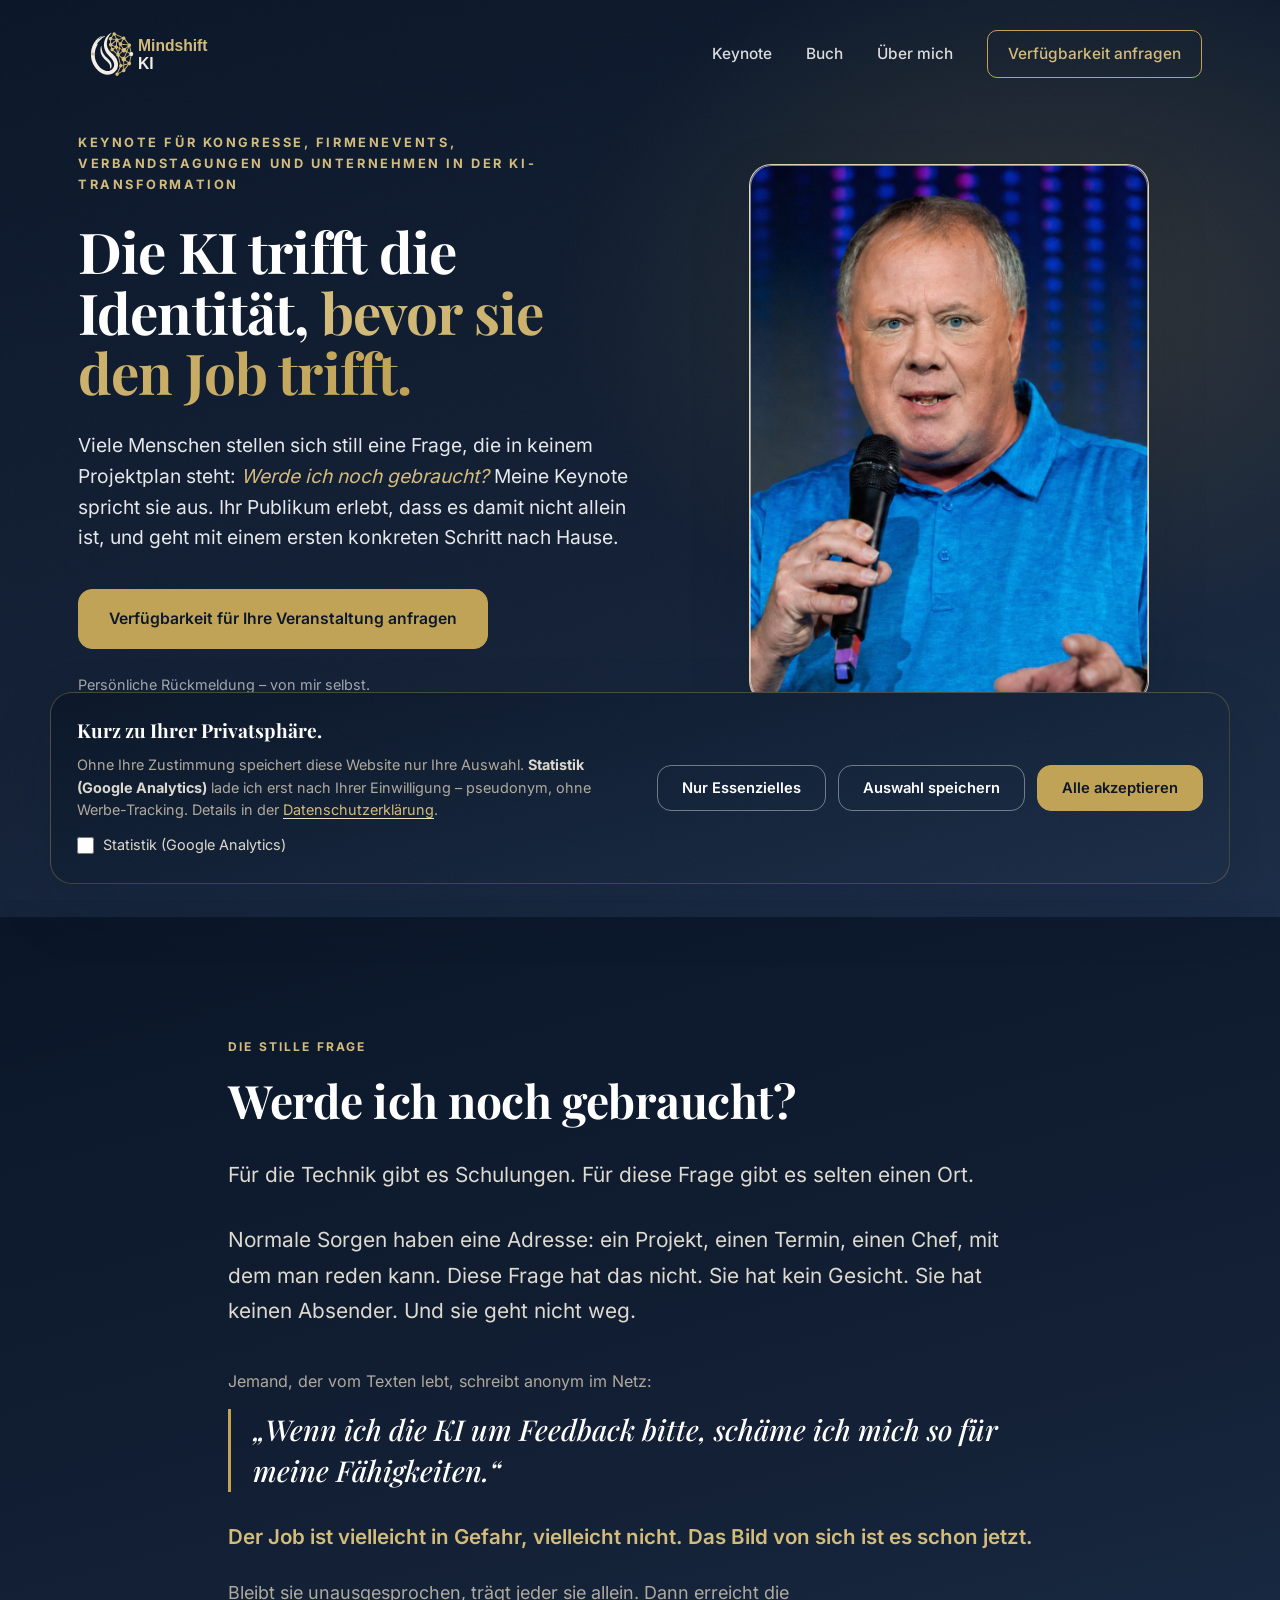
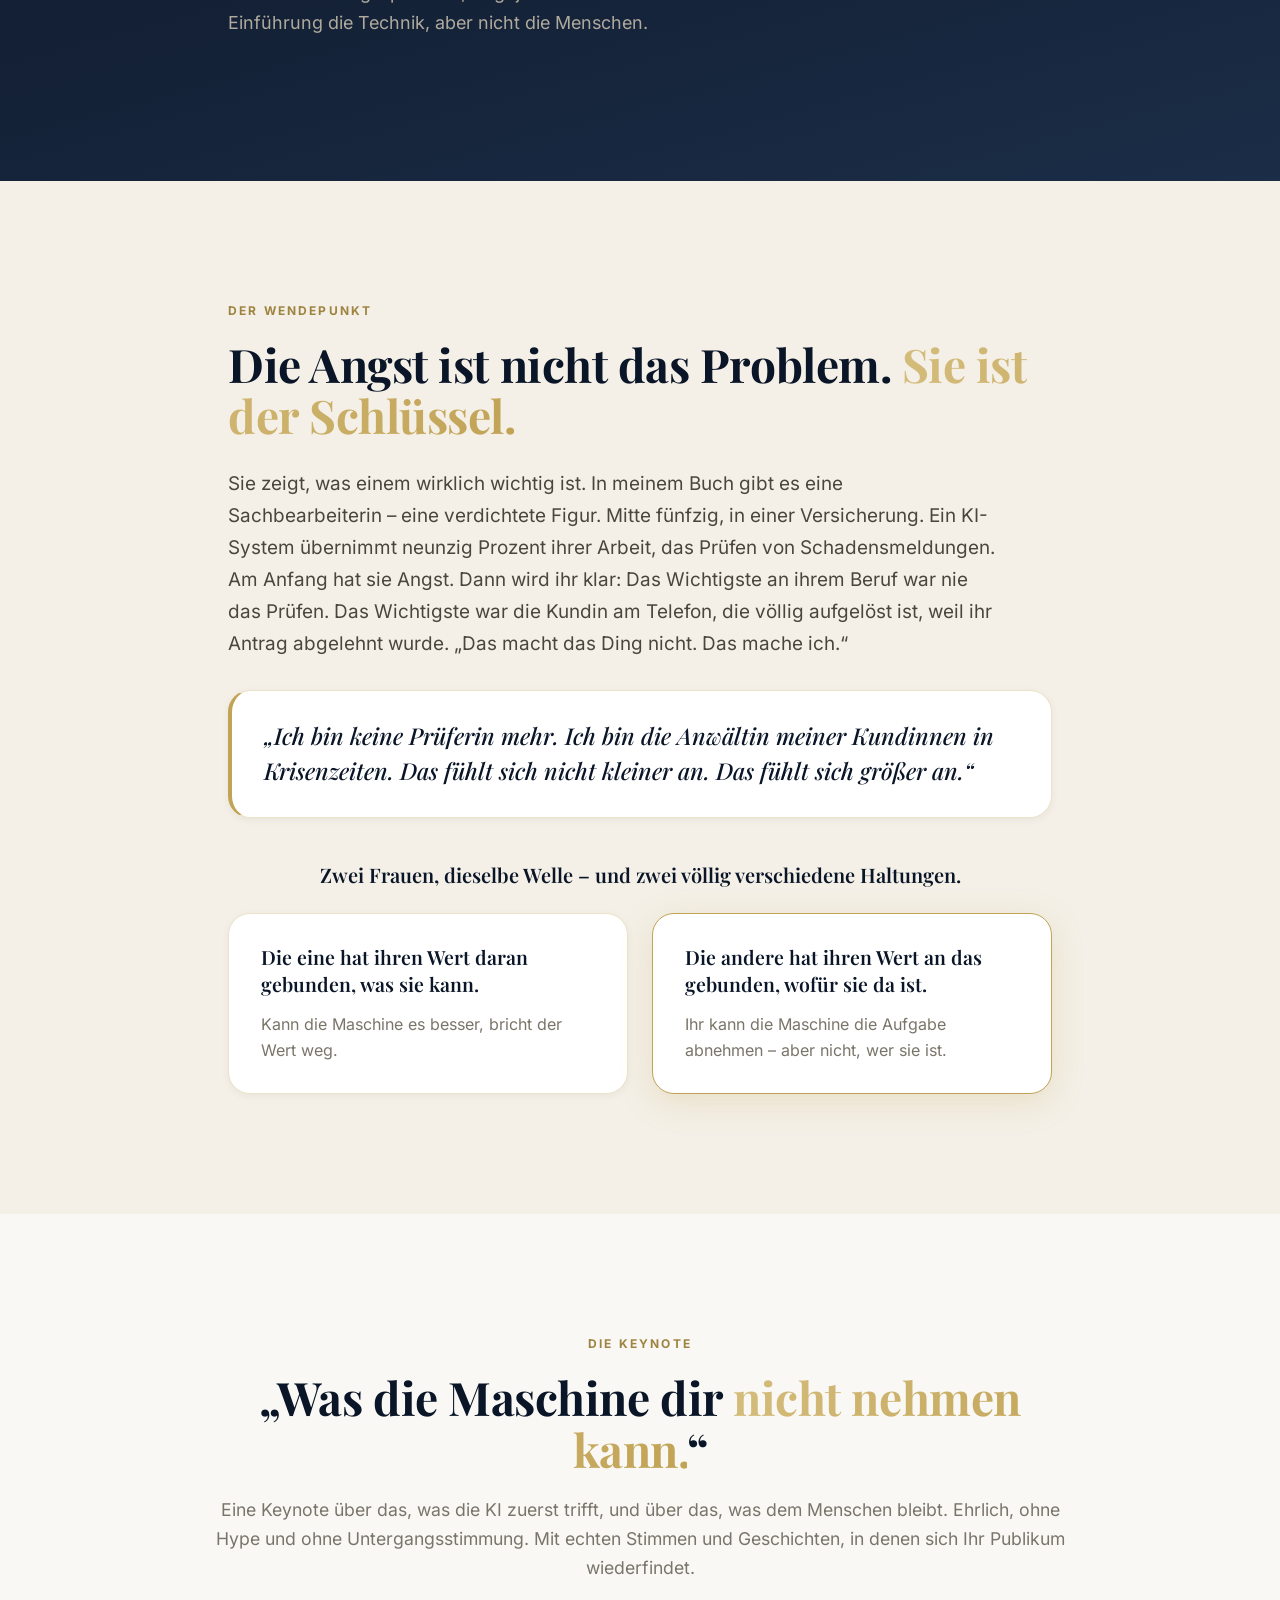
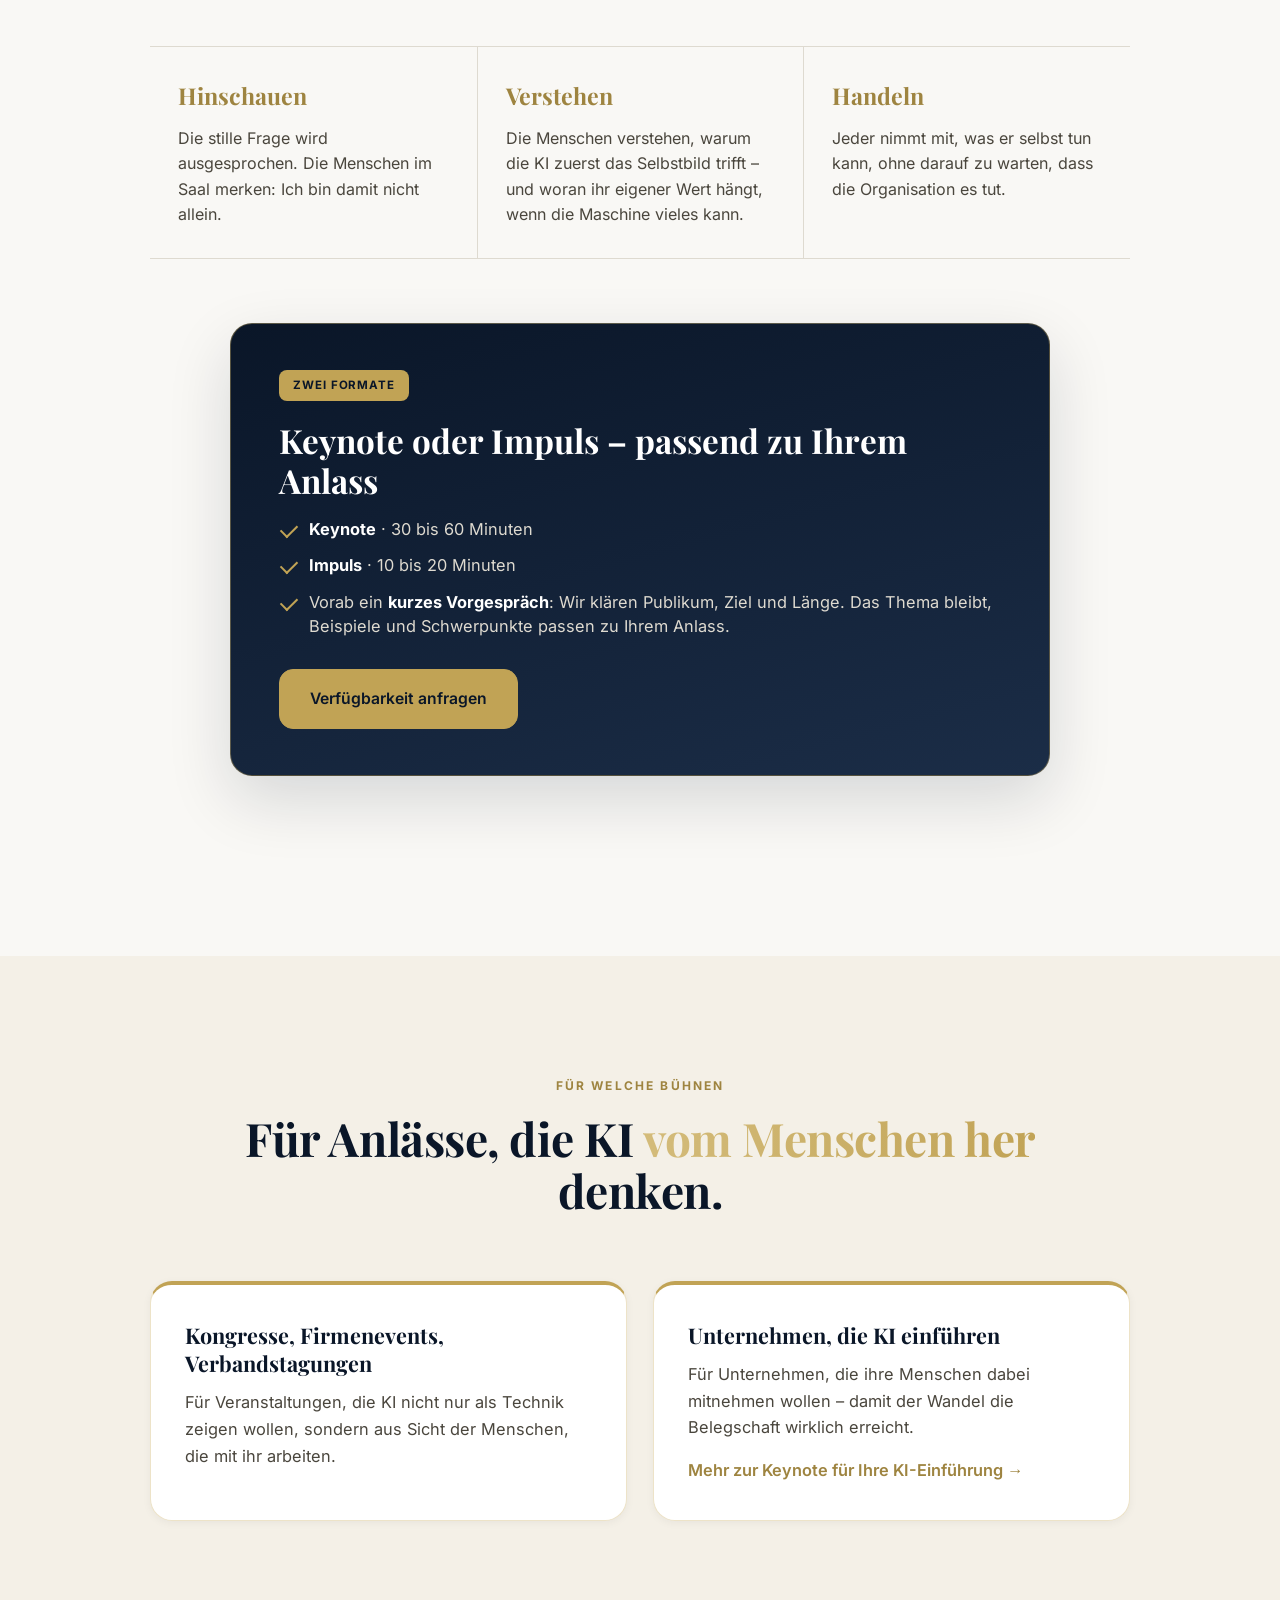
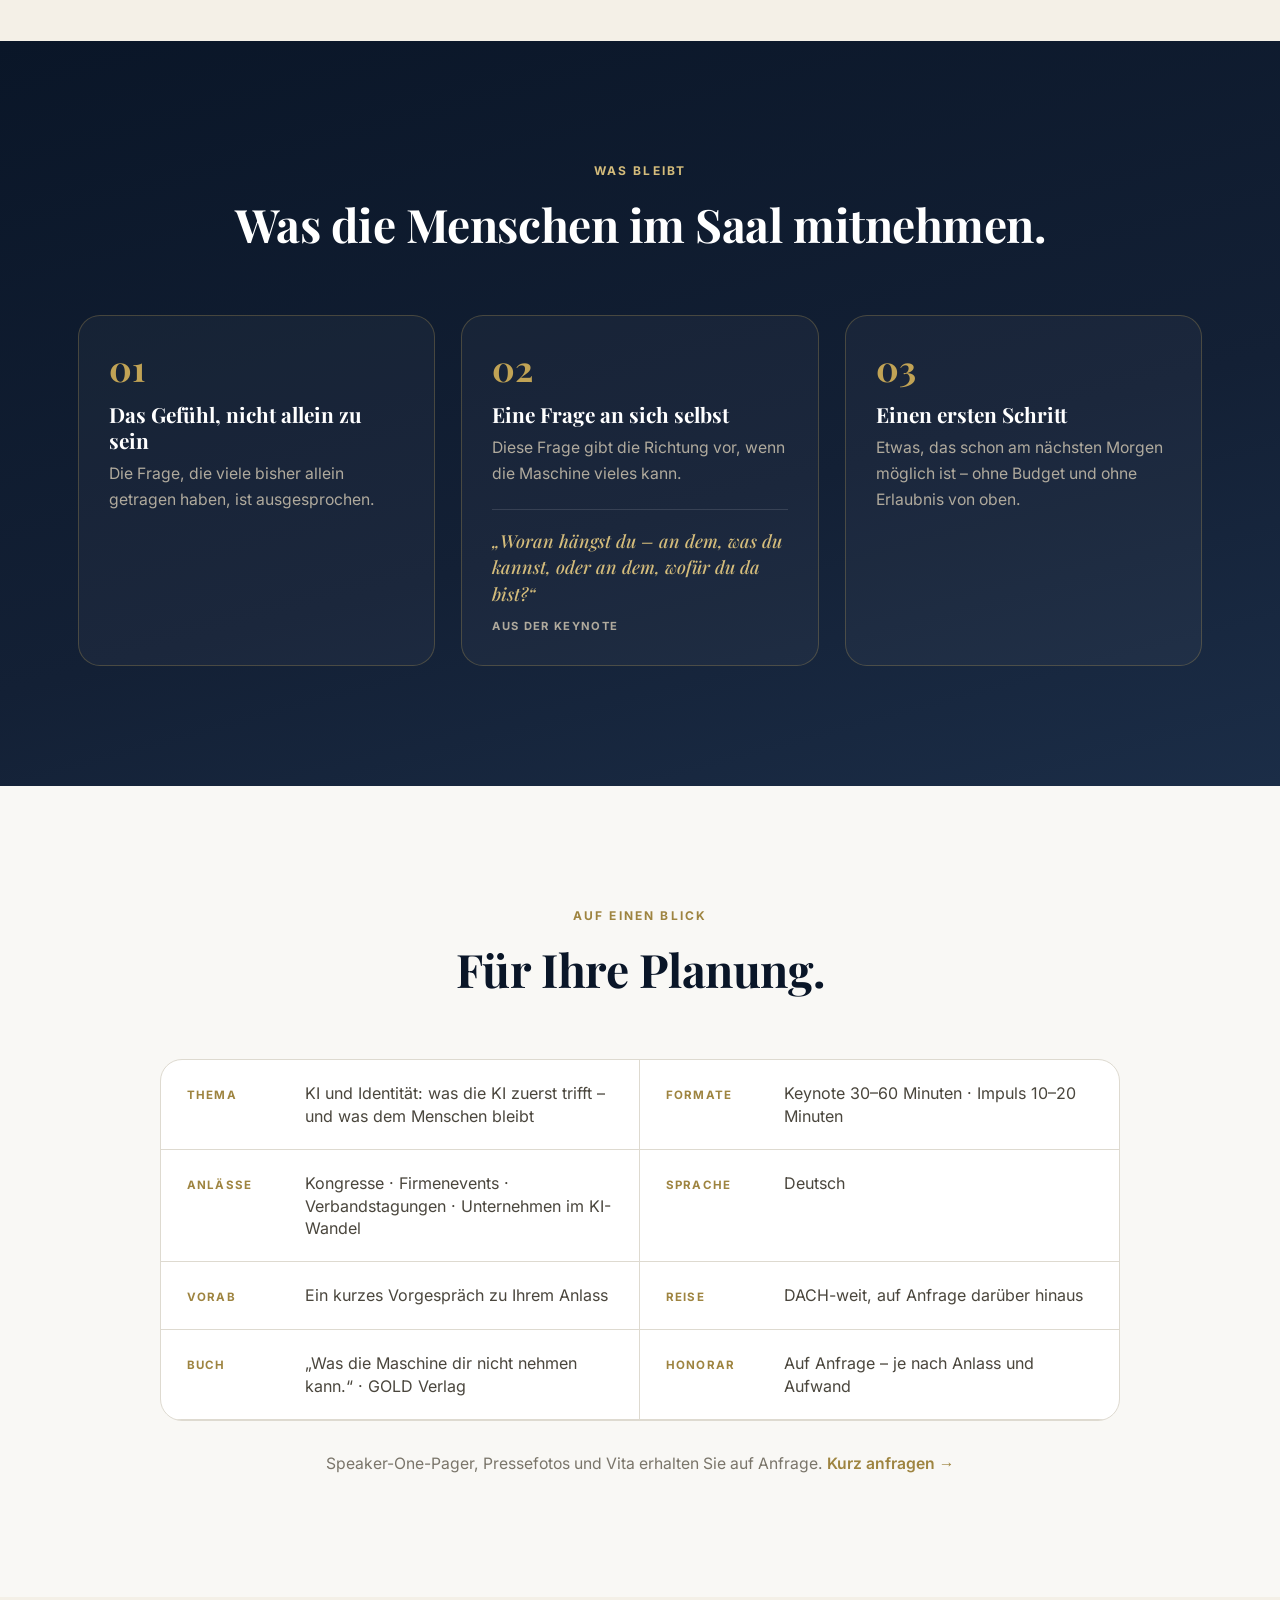
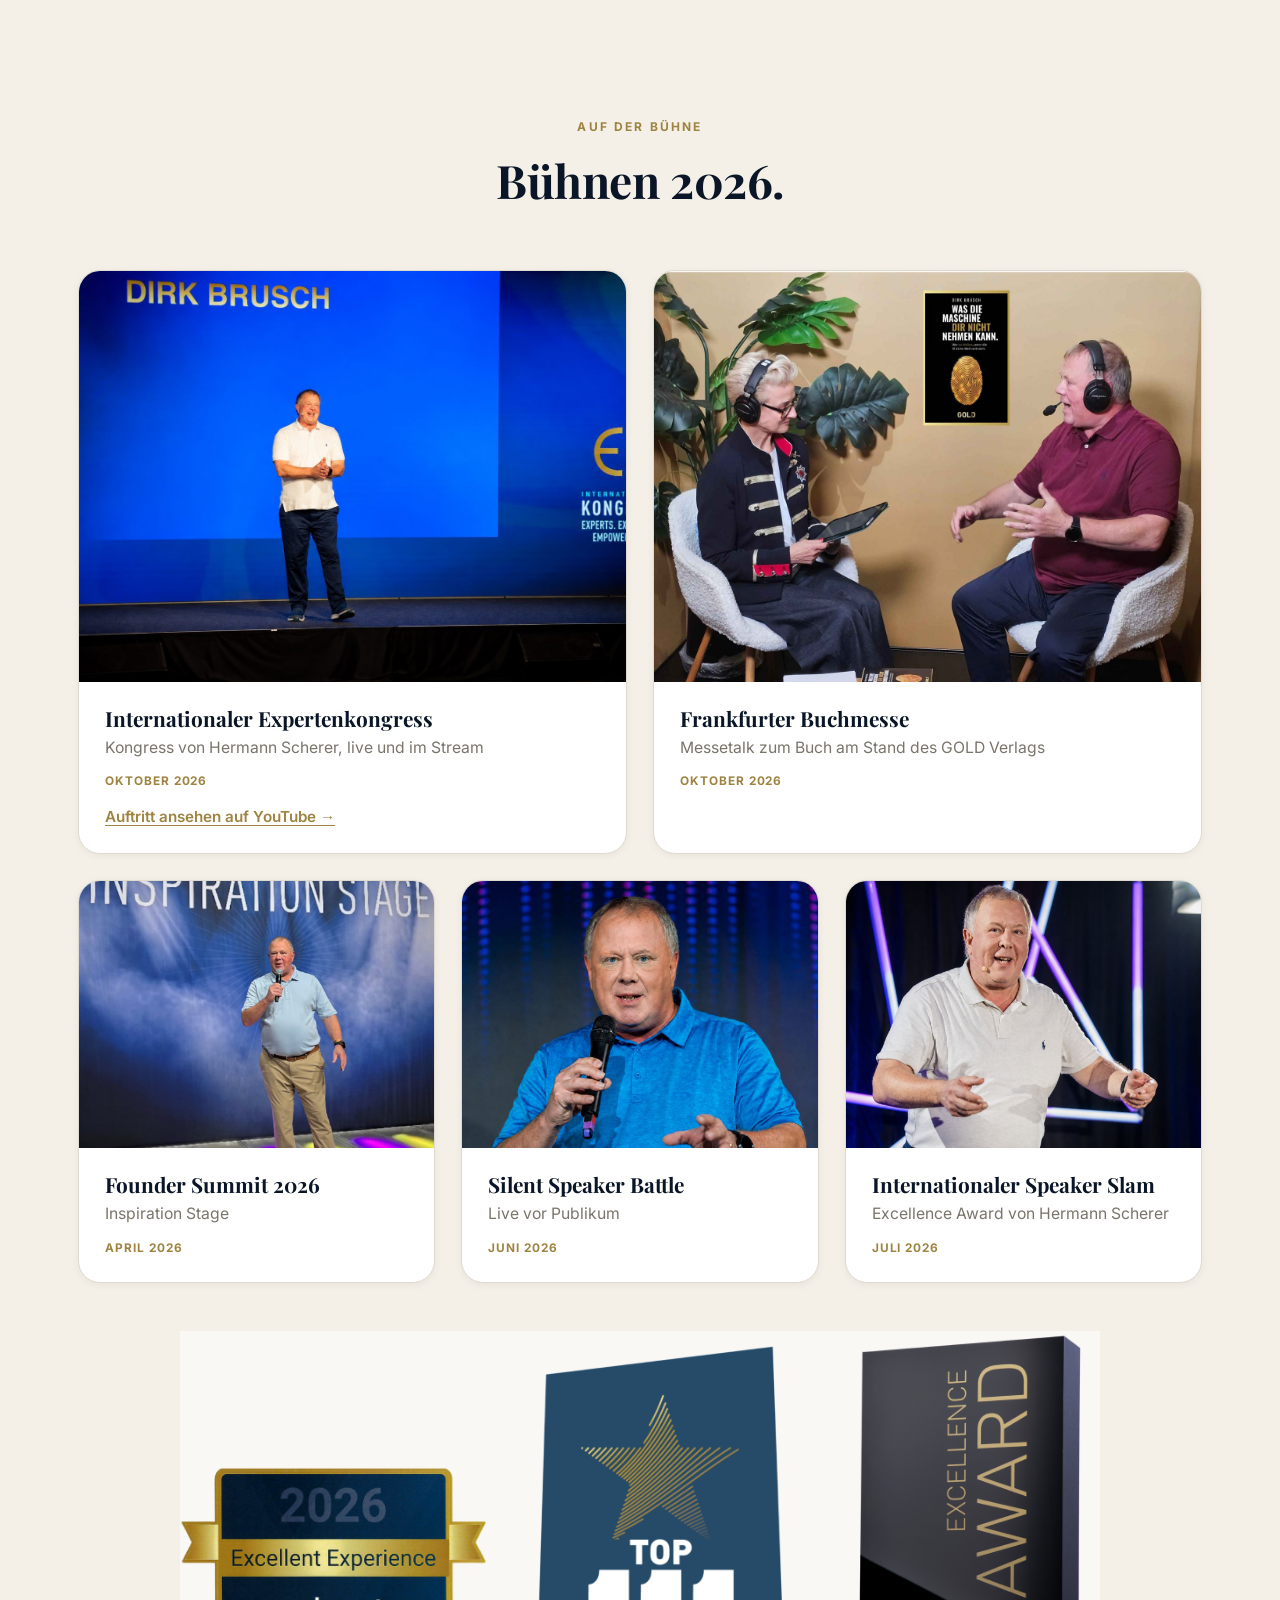
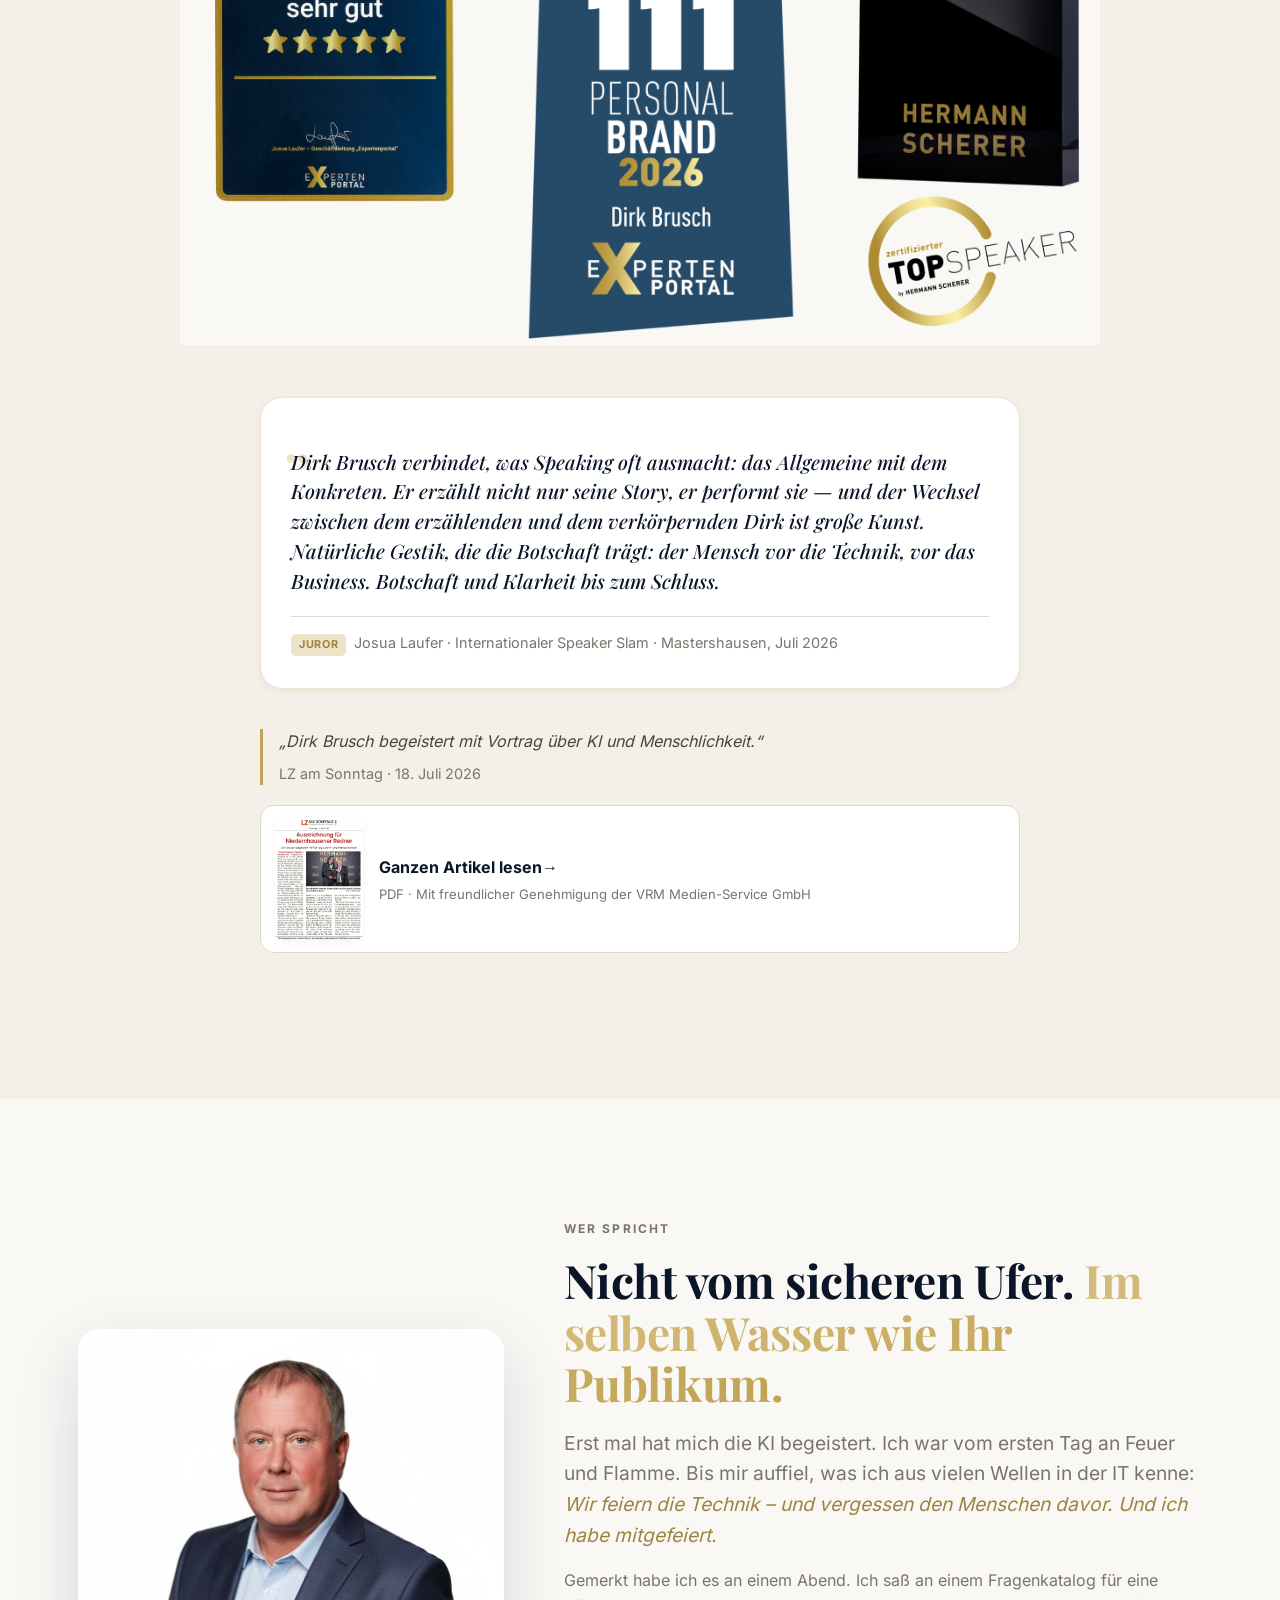
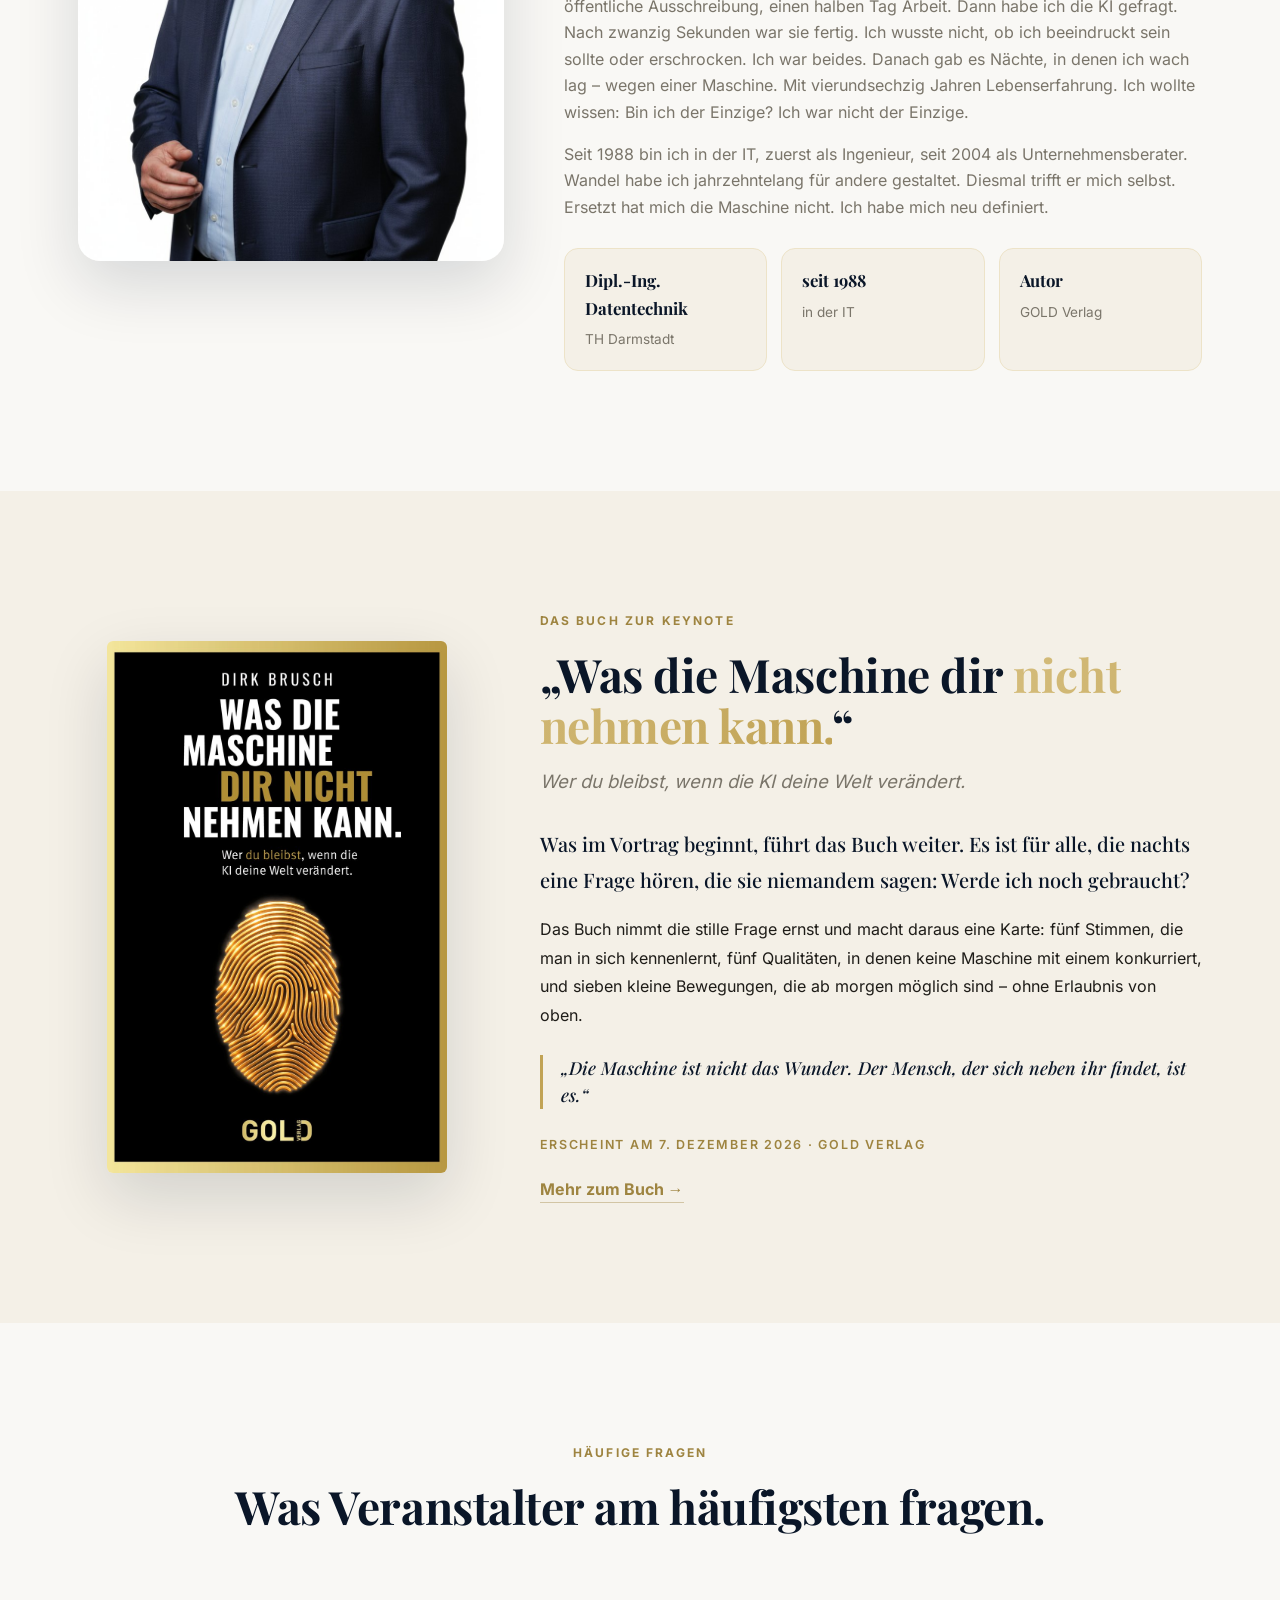
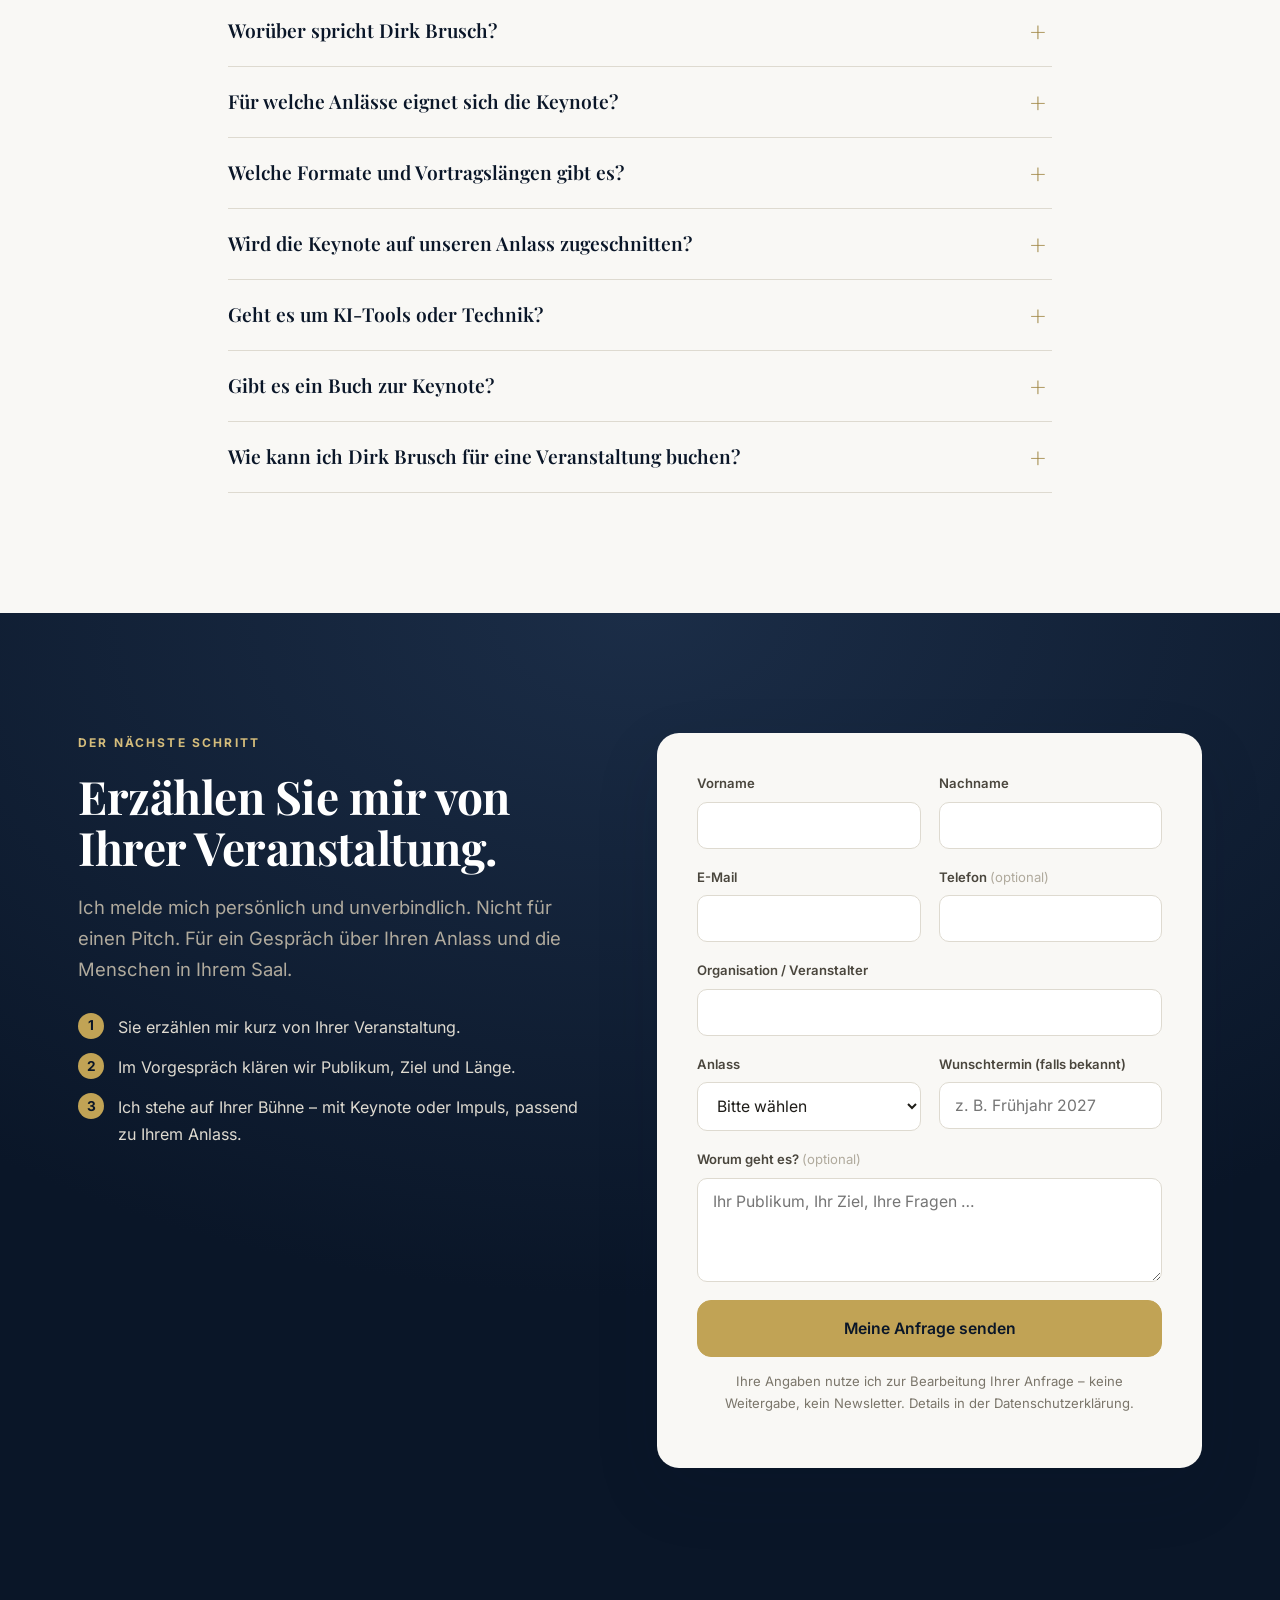
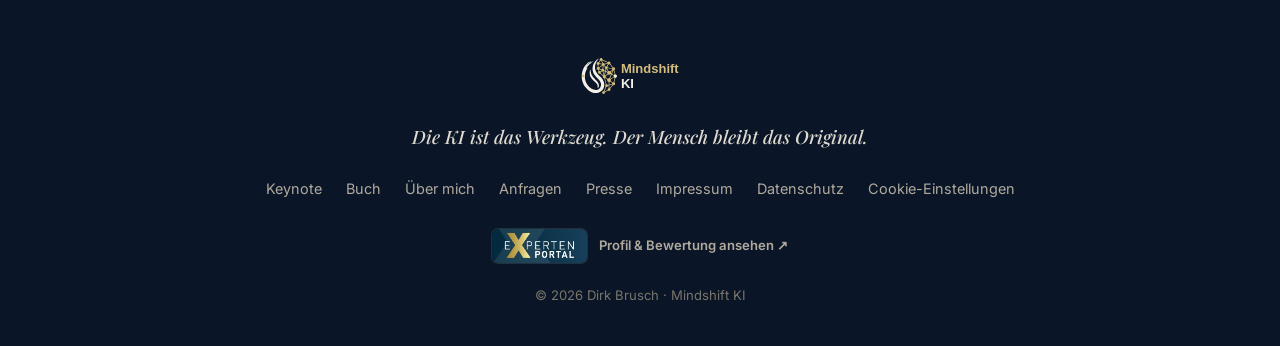
==== commit cdc03370: "Rechtstexte auf Ist-Stand: Impressum (Bildnachweise), Datenschutzerklaerung neu; Cookie-Widerruf loe" ====
--- a/index.html
+++ b/index.html
@@ -552,7 +552,7 @@
         <textarea id="nachricht" name="nachricht" rows="4" placeholder="Ihr Publikum, Ihr Ziel, Ihre Fragen …"></textarea>
       </div>
       <button type="submit" class="btn btn--gold btn--block" id="submitBtn">Meine Anfrage senden</button>
-      <p class="form__micro">Ihre Angaben nutze ich ausschließlich zur Beantwortung – keine Weitergabe, keine Newsletter.</p>
+      <p class="form__micro">Ihre Angaben nutze ich zur Bearbeitung Ihrer Anfrage – keine Weitergabe, kein Newsletter. Details in der <a href="datenschutz.html">Datenschutzerklärung</a>.</p>
       <p class="form__status" id="formStatus" role="status" aria-live="polite"></p>
     </form>
   </div>
@@ -594,7 +594,7 @@
   <div class="consent__inner">
     <div class="consent__body">
       <h3 class="consent__title">Kurz zu Ihrer Privatsphäre.</h3>
-      <p class="consent__text">Diese Website nutzt nur essenzielle Cookies. <strong>Statistik (Google Analytics)</strong> laden wir erst nach Ihrer Einwilligung — anonymisiert, ohne Werbe-Tracking. Details in der <a href="datenschutz.html">Datenschutzerklärung</a>.</p>
+      <p class="consent__text">Ohne Ihre Zustimmung speichert diese Website nur Ihre Auswahl. <strong>Statistik (Google Analytics)</strong> lade ich erst nach Ihrer Einwilligung – pseudonym, ohne Werbe-Tracking. Details in der <a href="datenschutz.html">Datenschutzerklärung</a>.</p>
       <label class="consent__opt"><input type="checkbox" id="consent-analytics"> <span>Statistik (Google Analytics)</span></label>
     </div>
     <div class="consent__actions">
@@ -605,7 +605,7 @@
   </div>
 </div>
 
-<script src="consent.js?v=1" defer></script>
+<script src="consent.js?v=2" defer></script>
 <script src="script.js?v=1"></script>
 </body>
 </html>
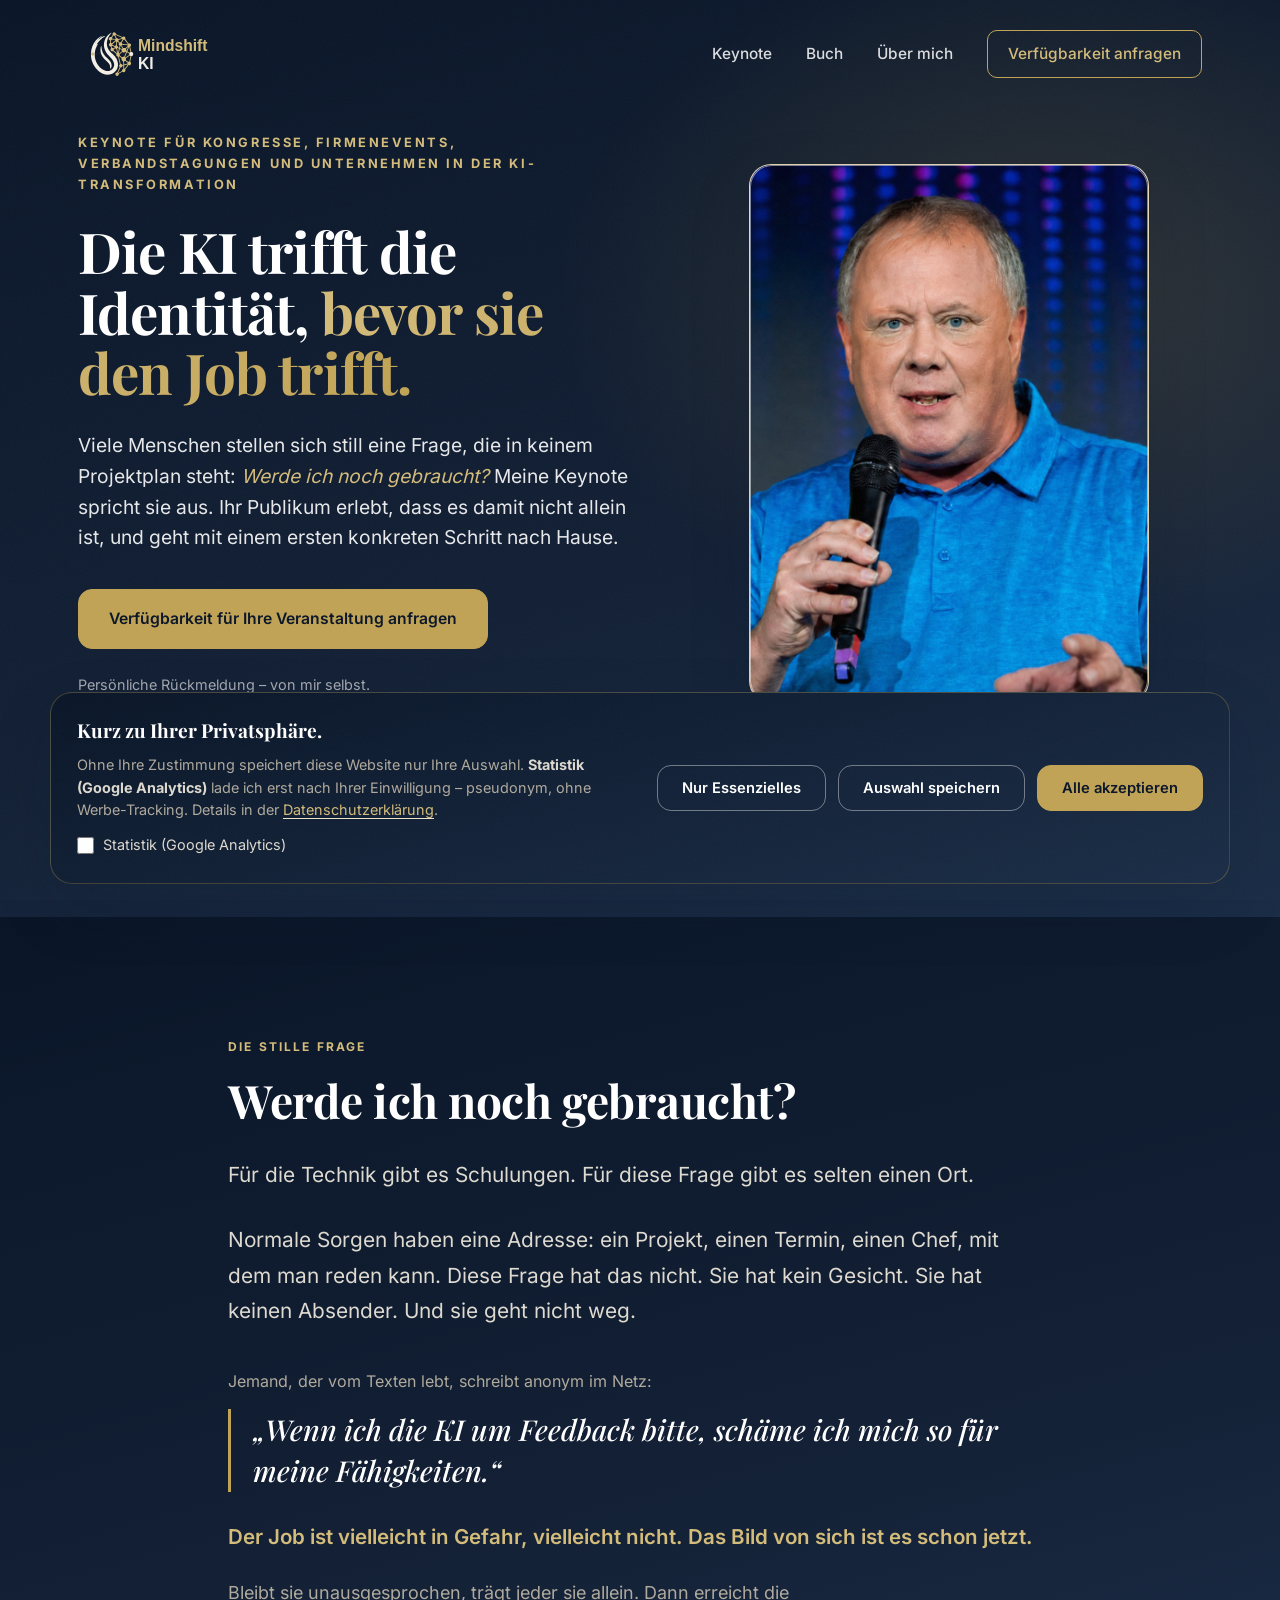
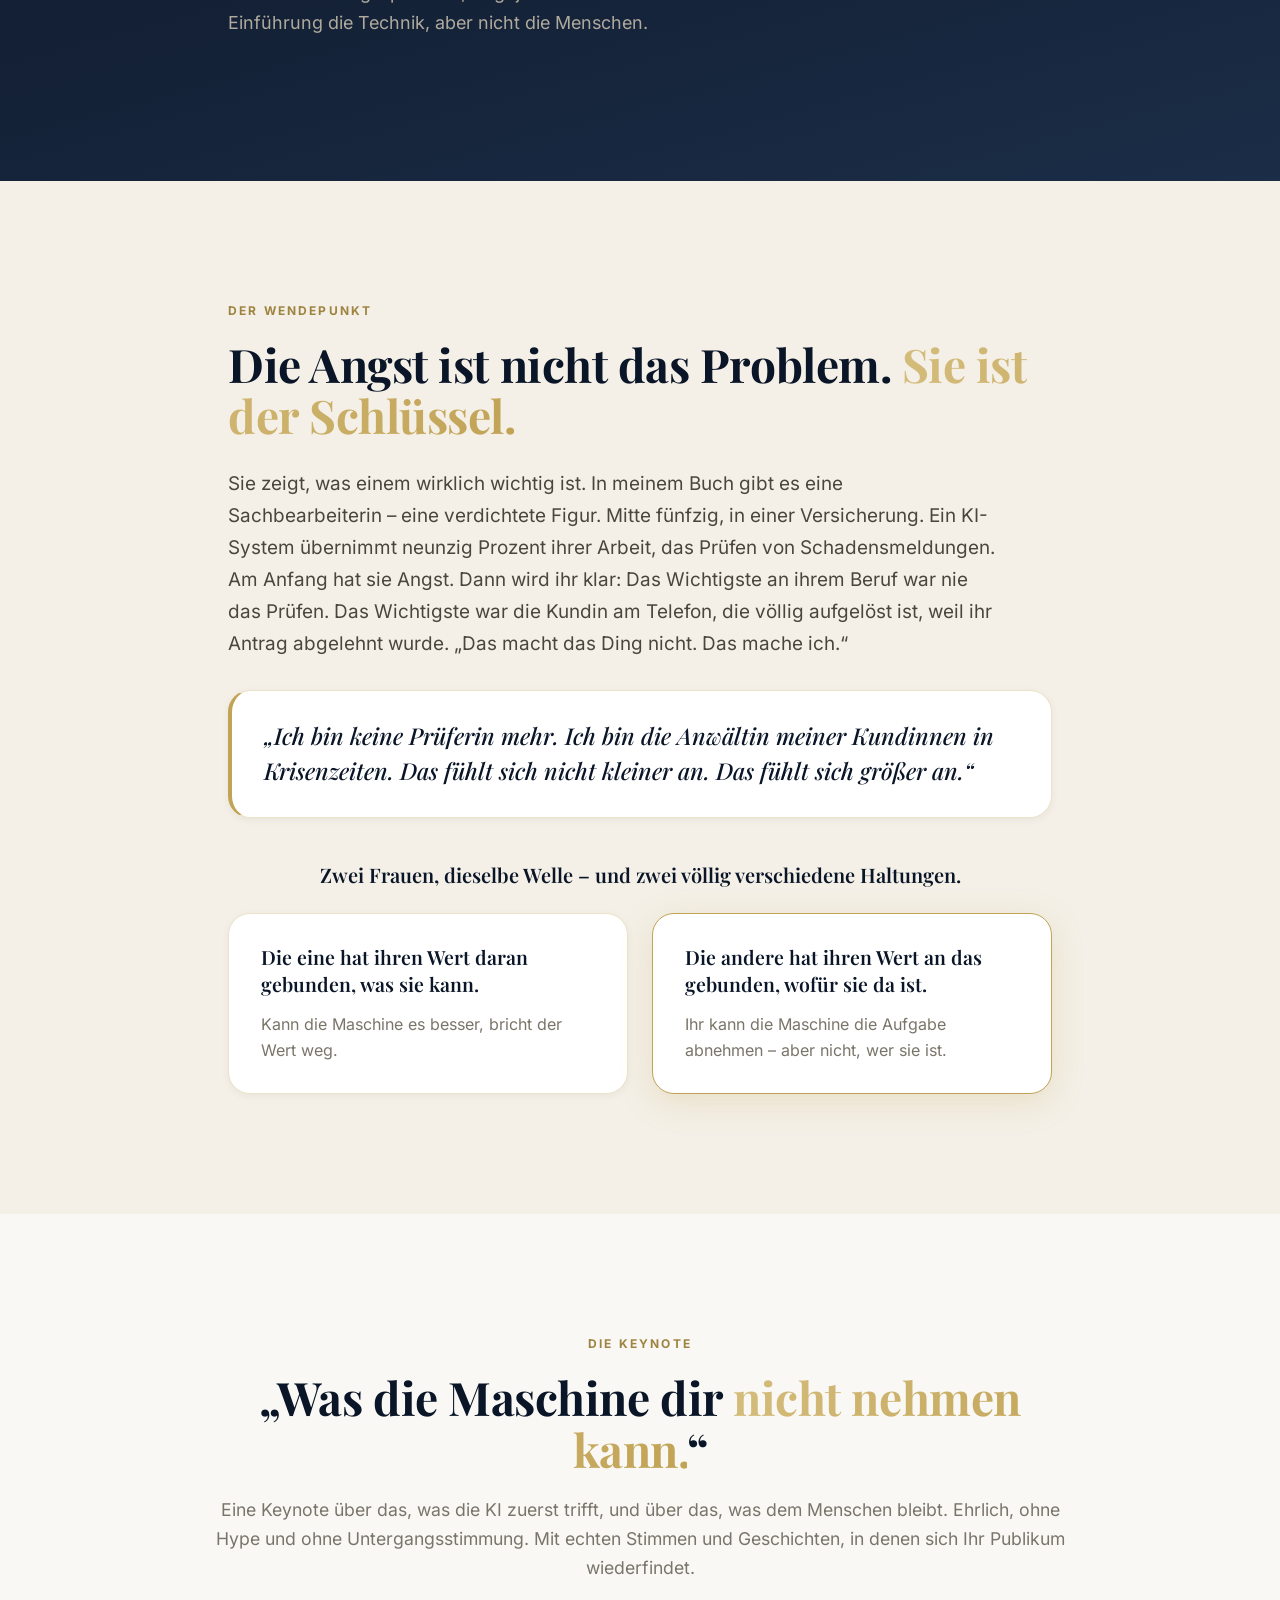
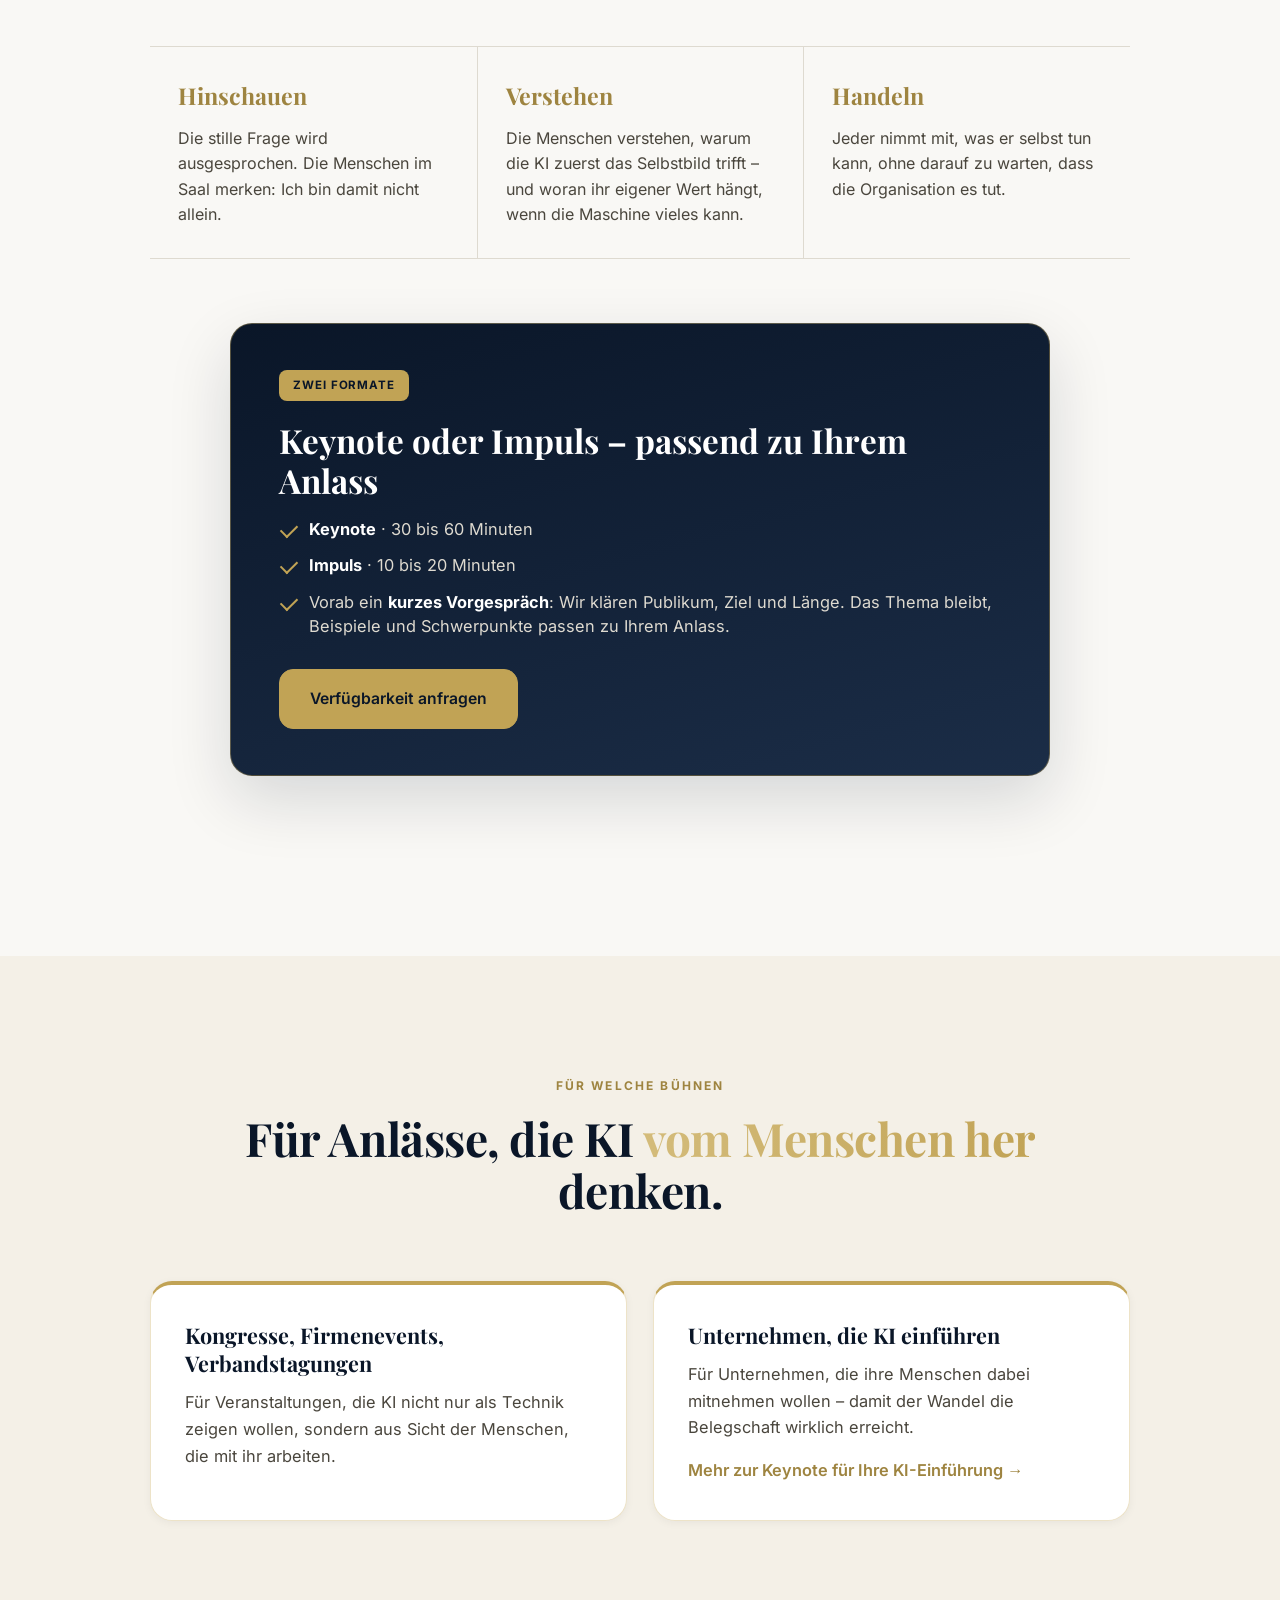
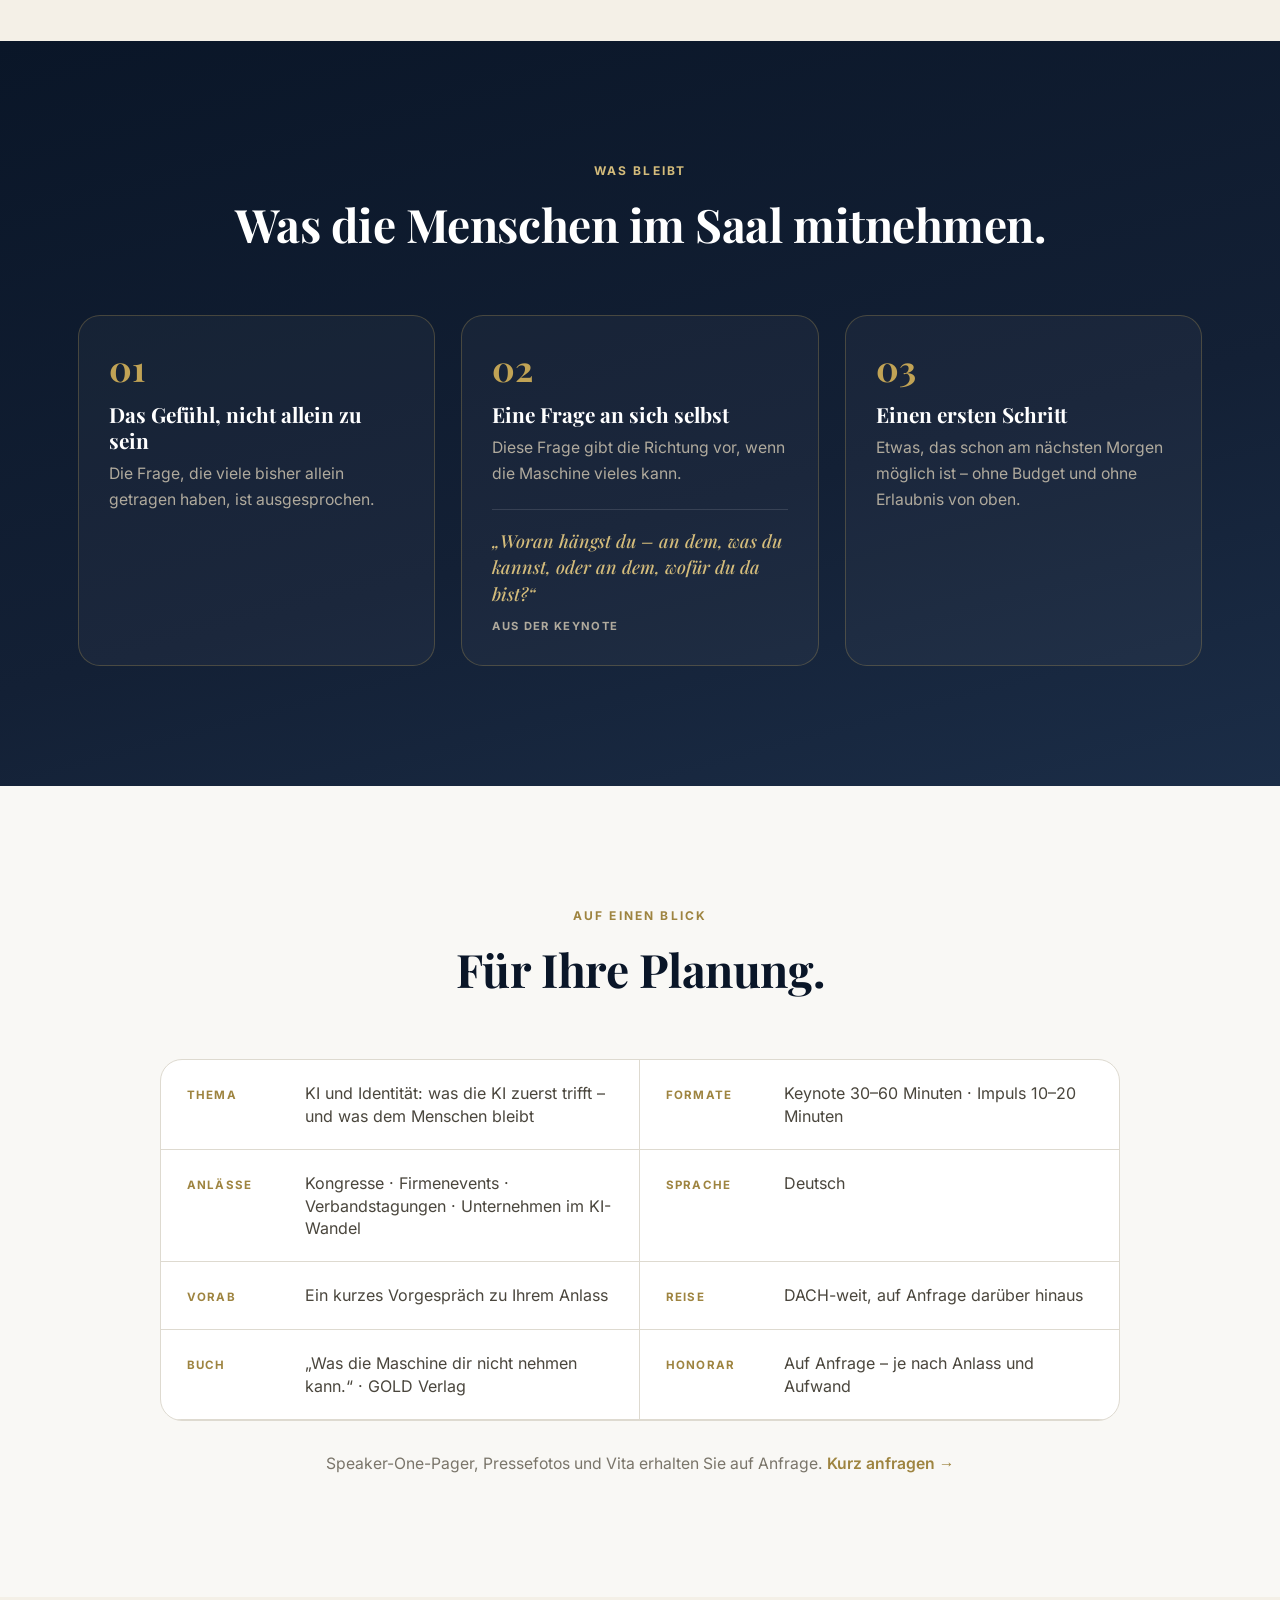
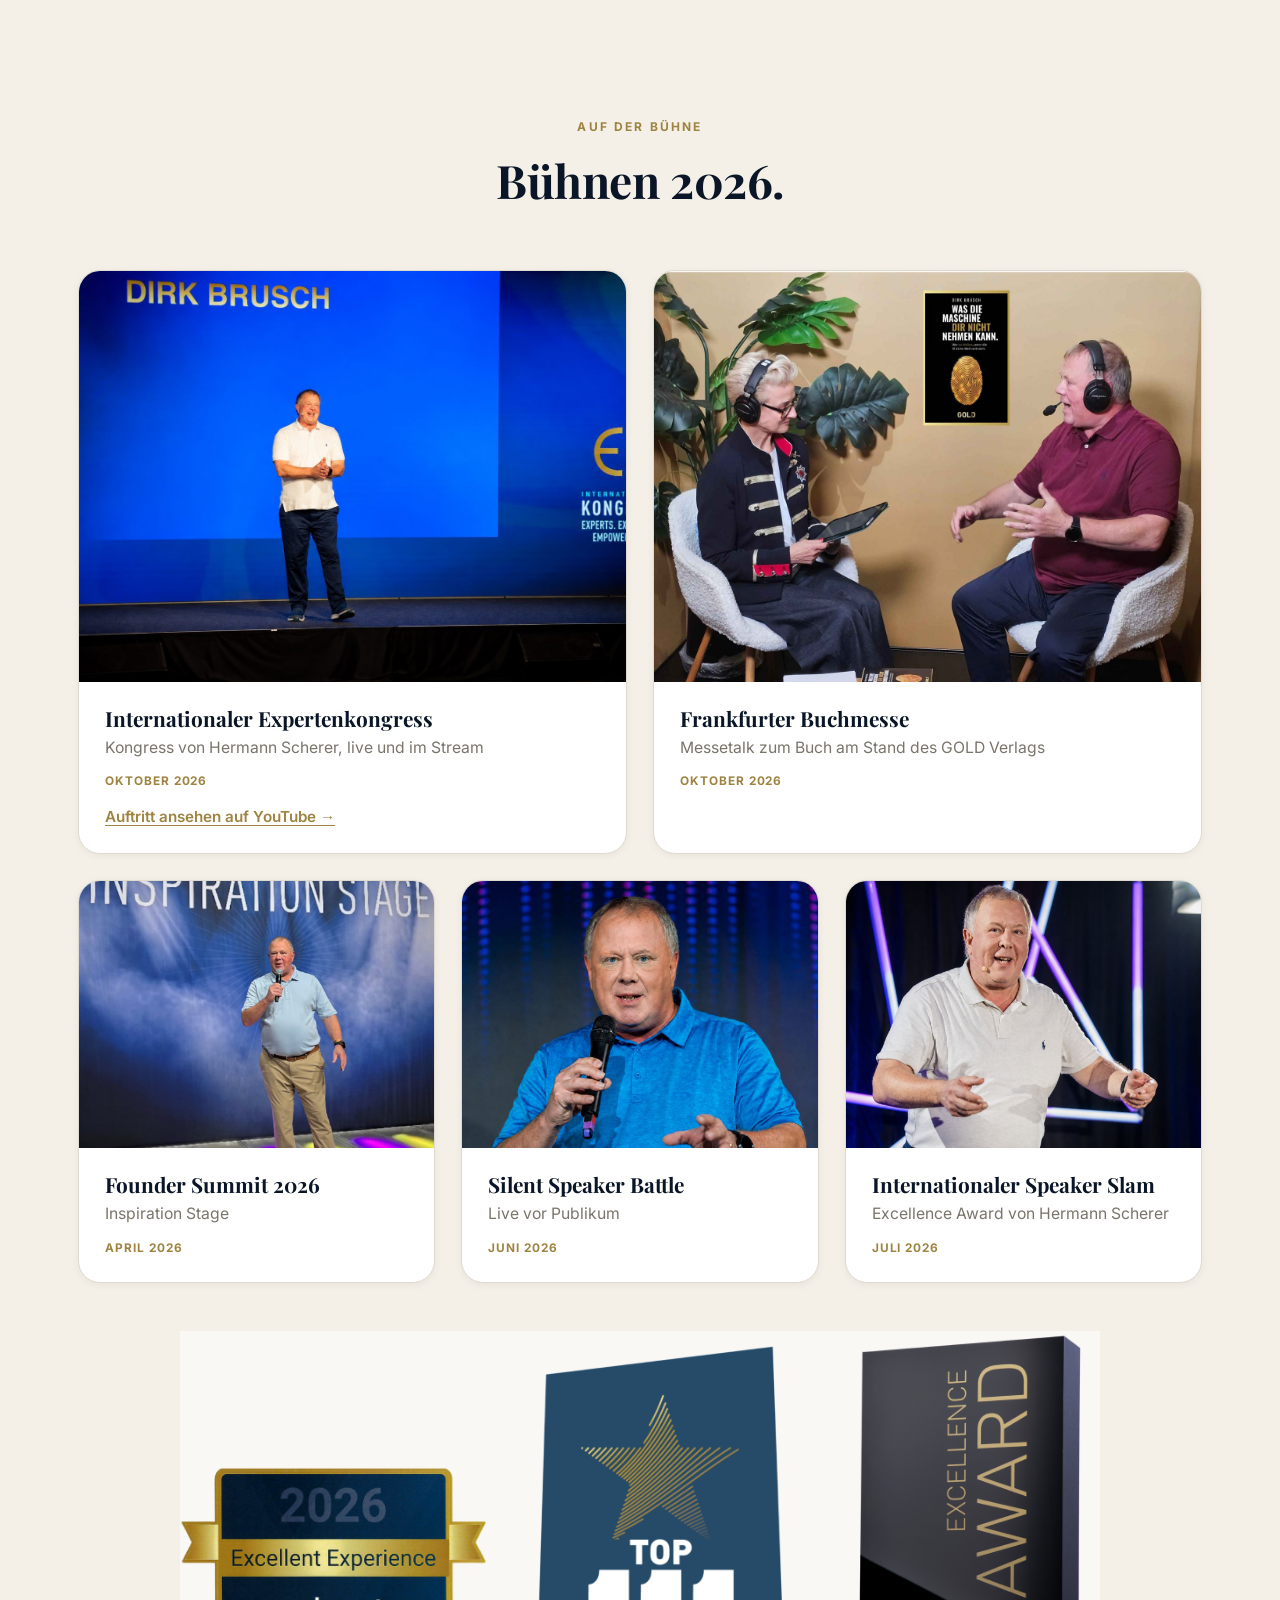
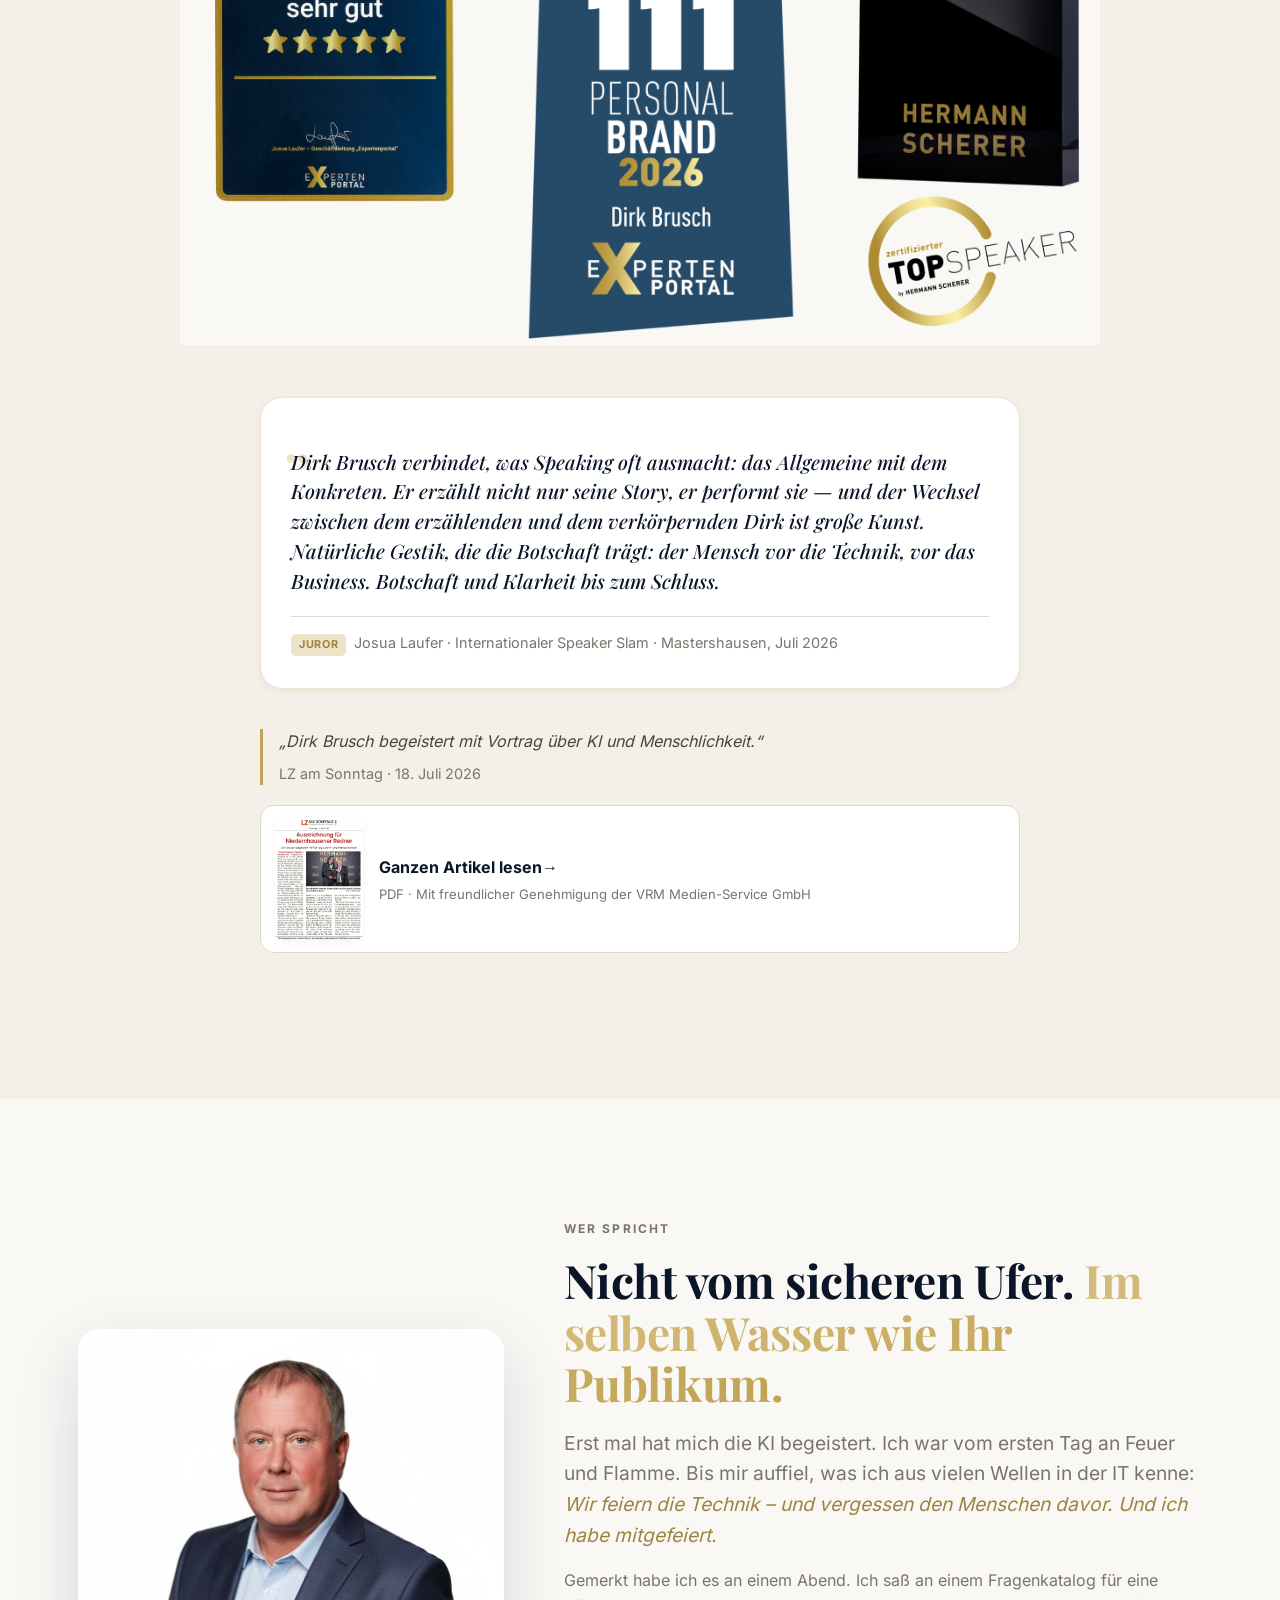
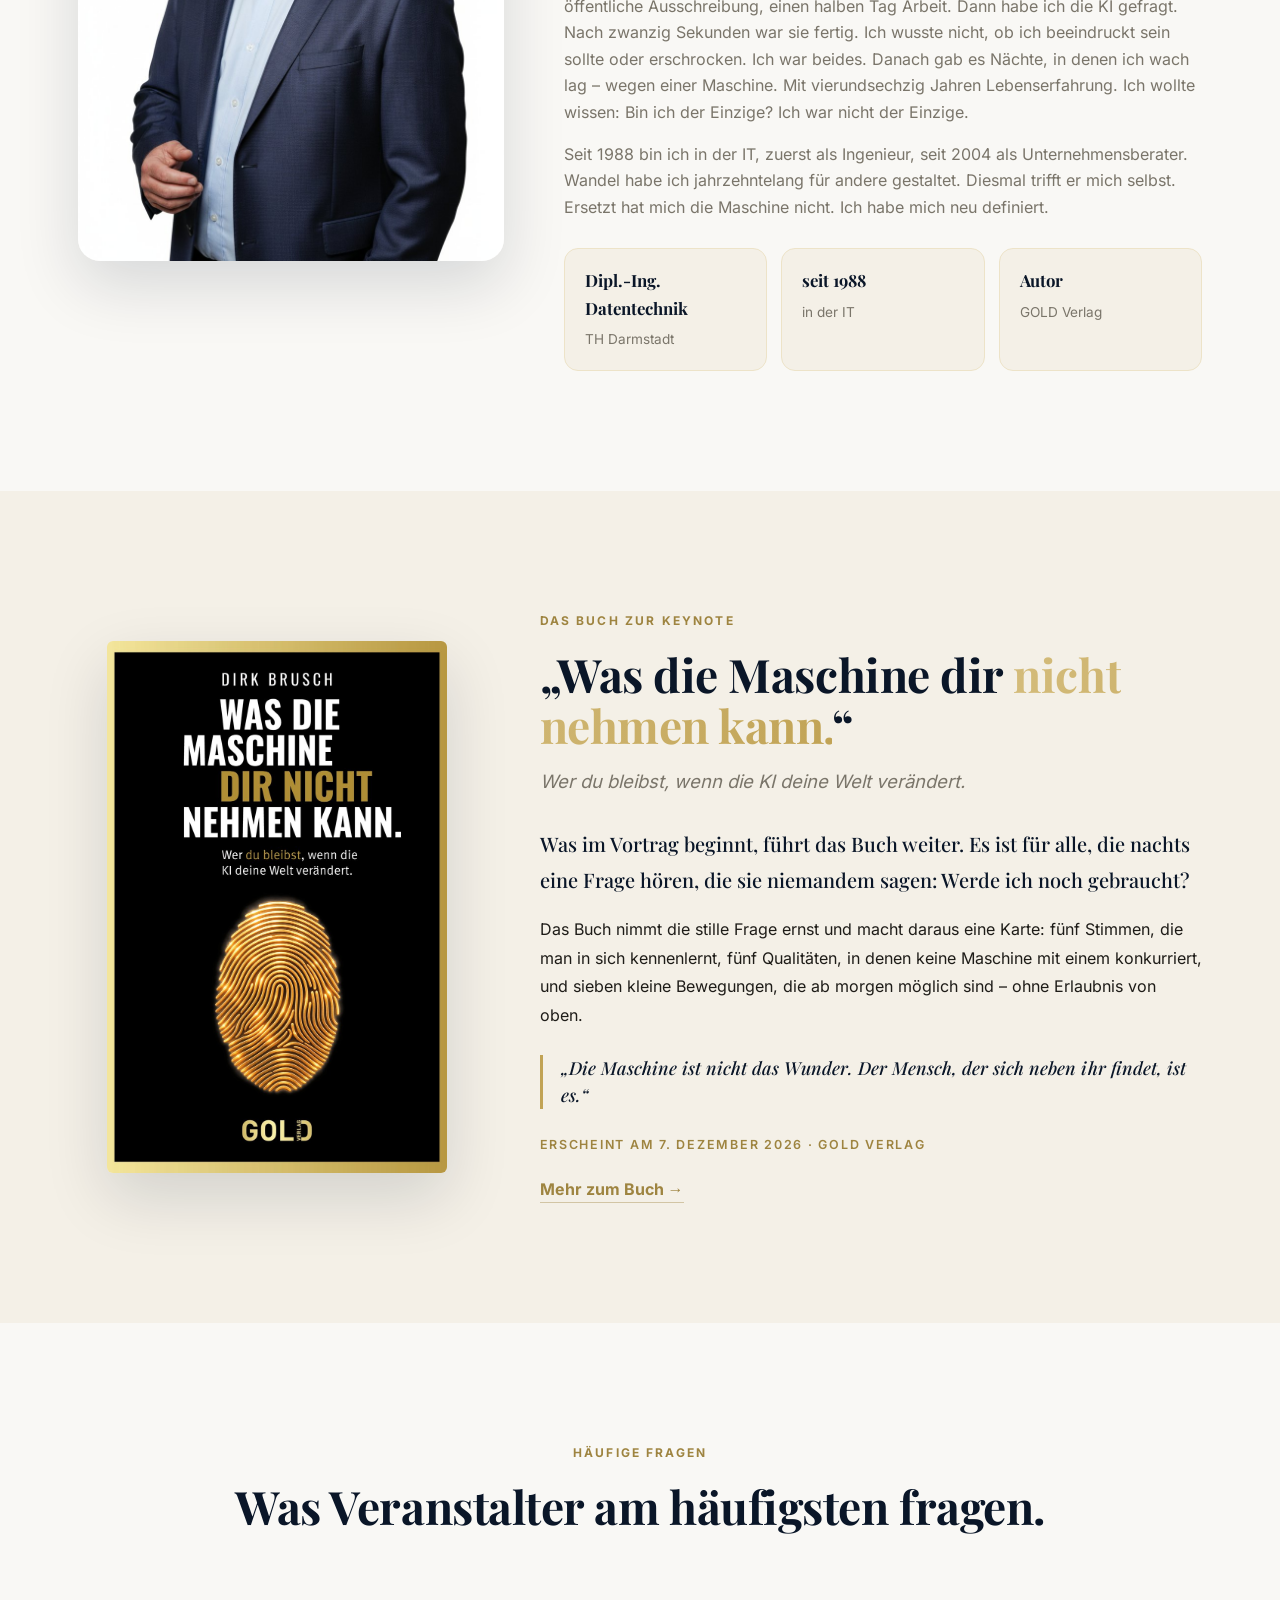
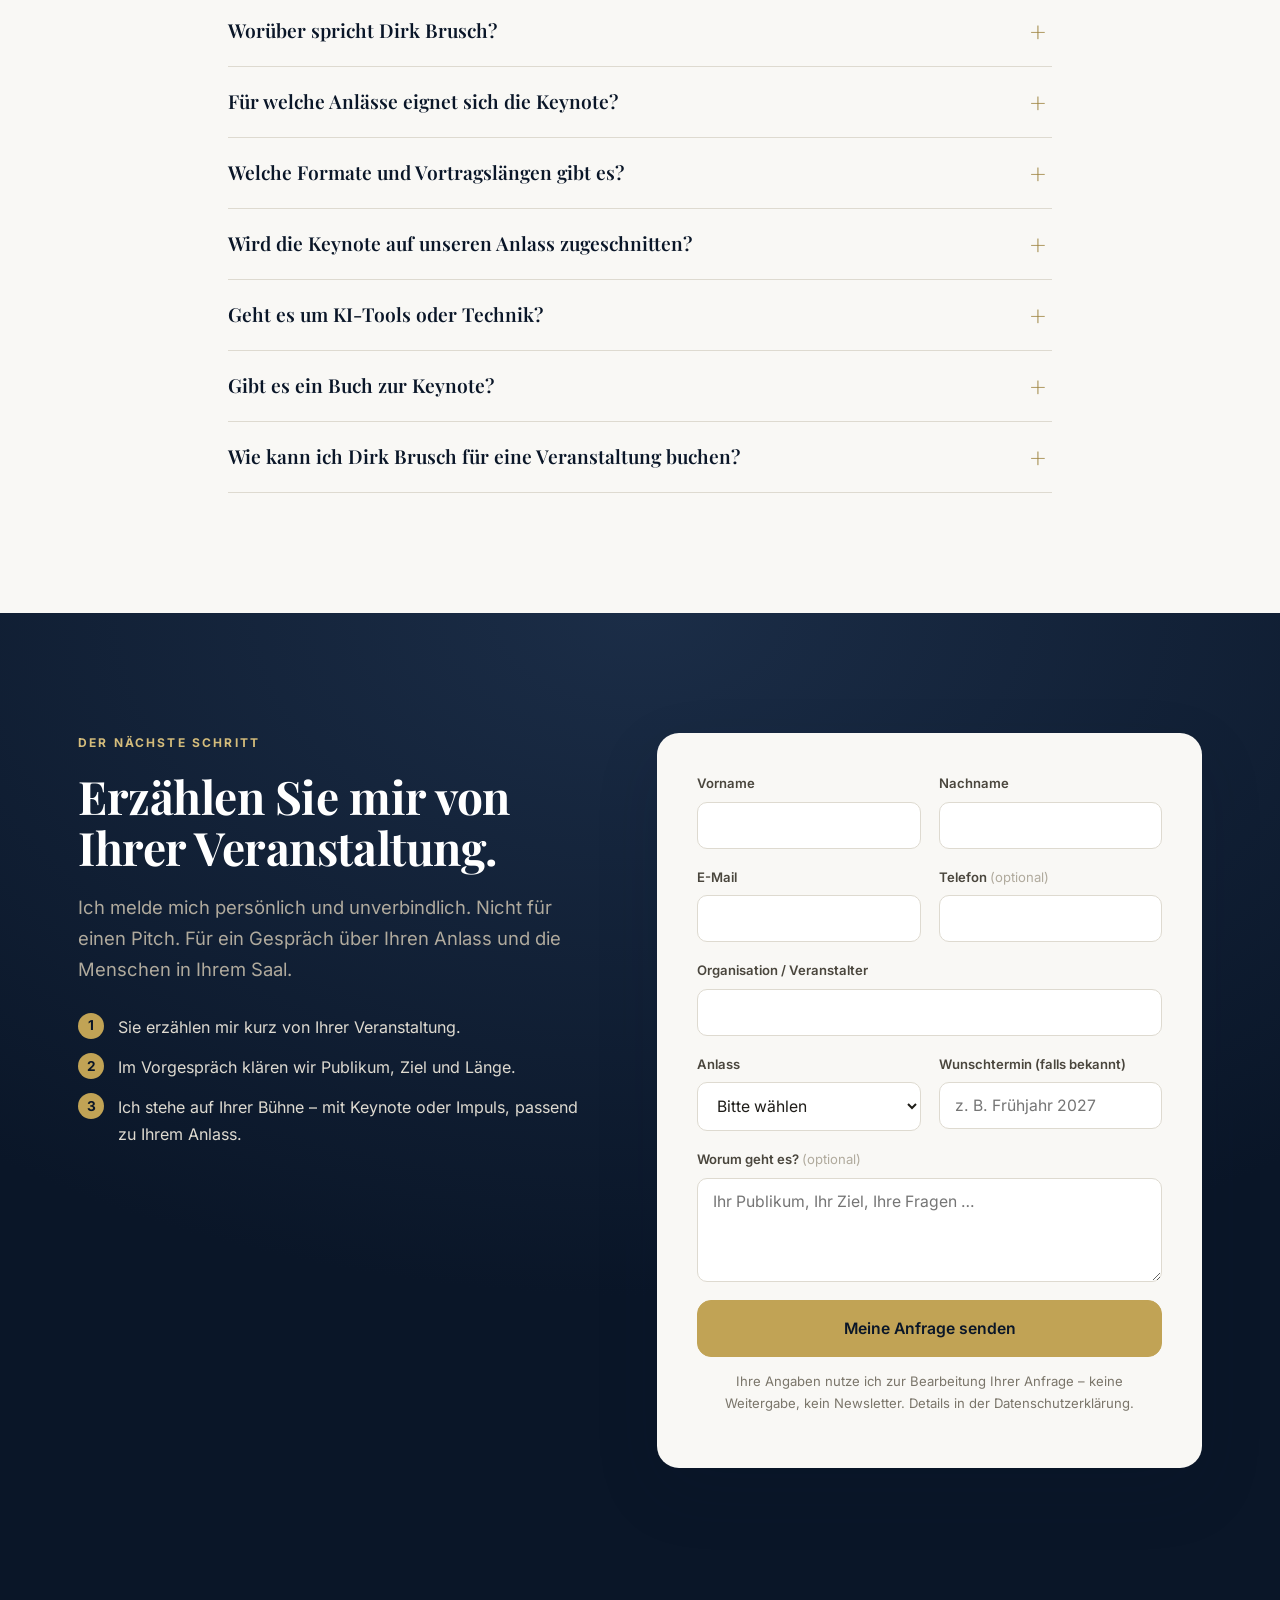
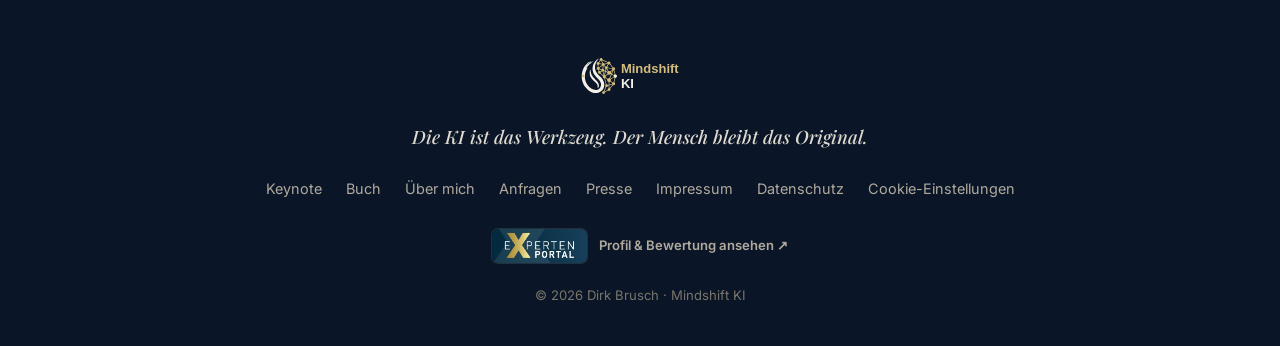
==== commit 153a77e8: "Bing-Webmaster-Verifizierung: neuer msvalidate-Code Co-Authored-By: Claude Opus 5.5 <noreply@anthrop" ====
--- a/index.html
+++ b/index.html
@@ -7,7 +7,7 @@
 <meta name="description" content="Die KI trifft die Identität, bevor sie den Job trifft. Keynote Speaker Dirk Brusch spricht die stille Frage aus. Für Kongresse und Unternehmen im KI-Wandel.">
 <meta name="author" content="Dirk Brusch">
 <meta name="robots" content="index, follow, max-image-preview:large, max-snippet:-1, max-video-preview:-1">
-<meta name="msvalidate.01" content="306EE055A0829E96A95E46465B811BBE">
+<meta name="msvalidate.01" content="07DBED25F776C83FB26509807522747B">
 <meta name="keywords" content="Keynote Speaker, KI und Identität, Künstliche Intelligenz, Selbstbild, KI-Wandel, Change, Keynote buchen, Redner KI, Was die Maschine dir nicht nehmen kann, Dirk Brusch">
 <meta property="og:type" content="website">
 <meta property="og:site_name" content="Dirk Brusch — Keynote Speaker">
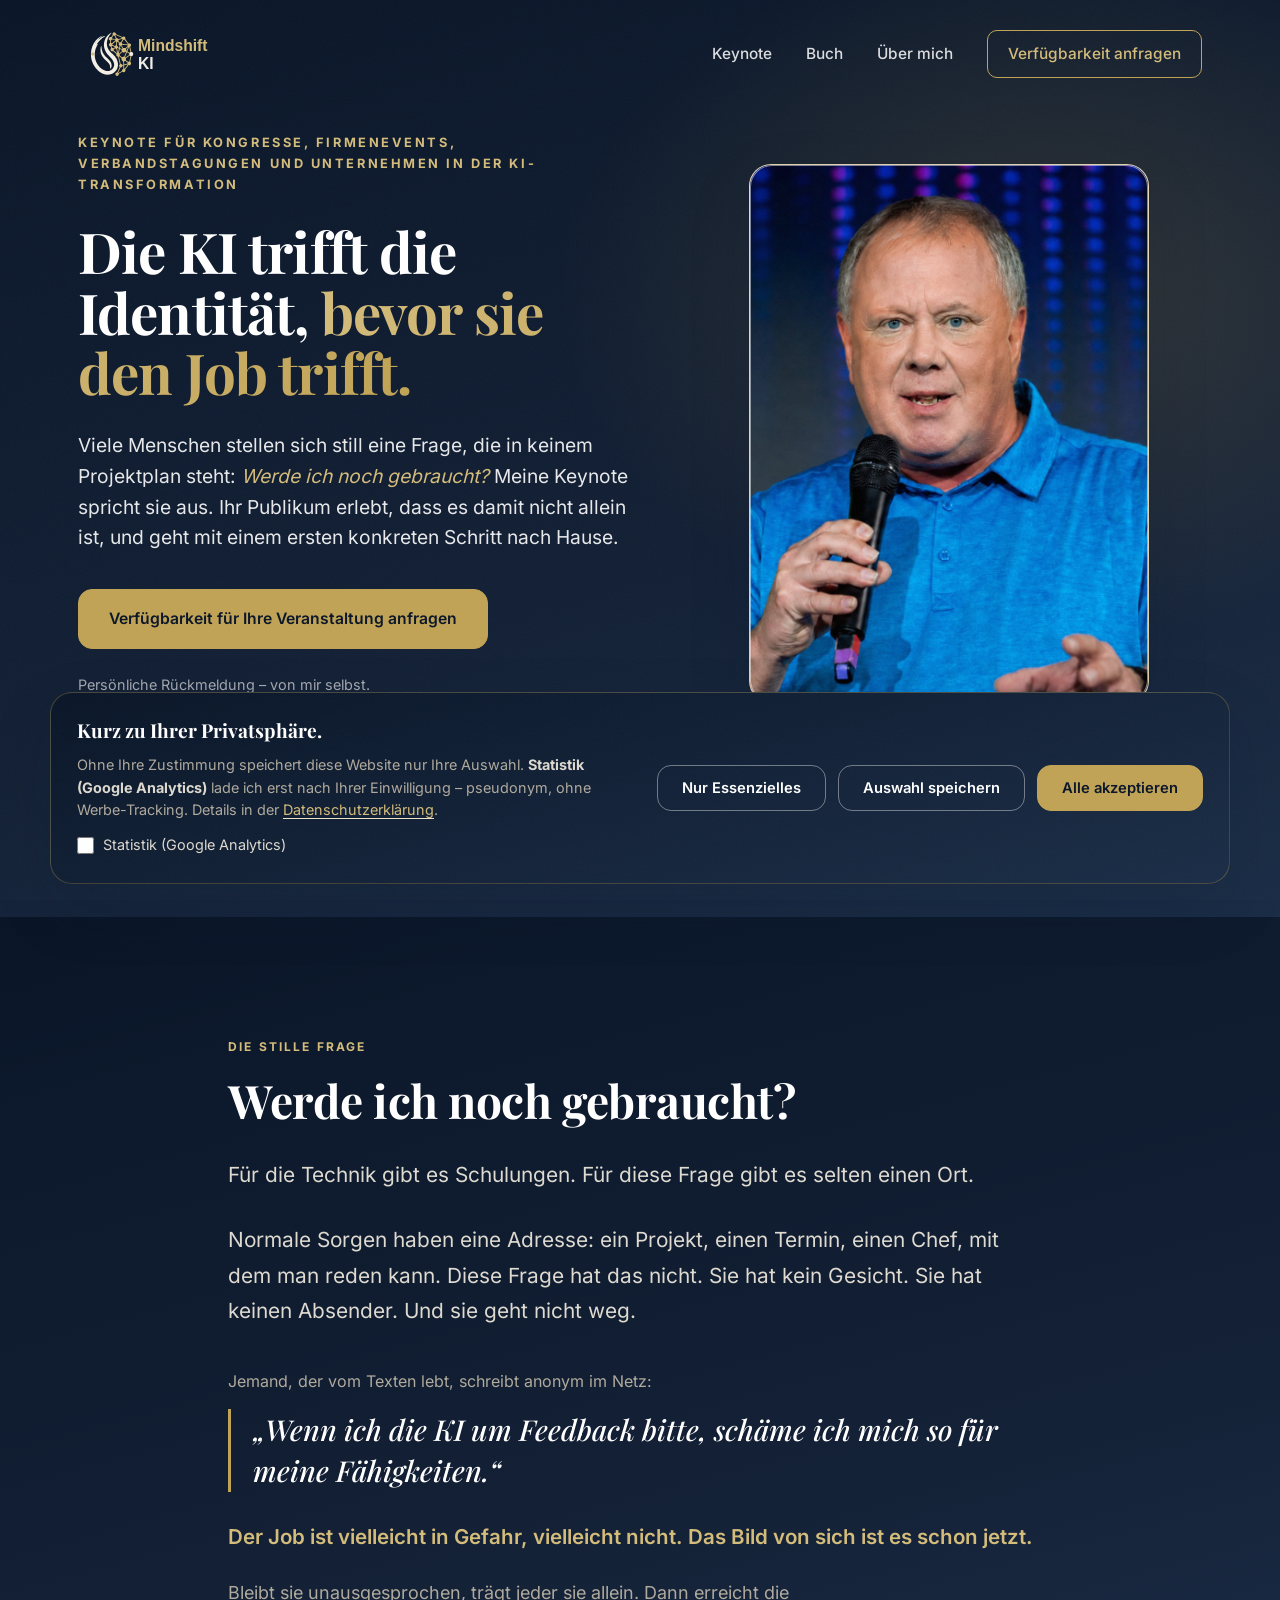
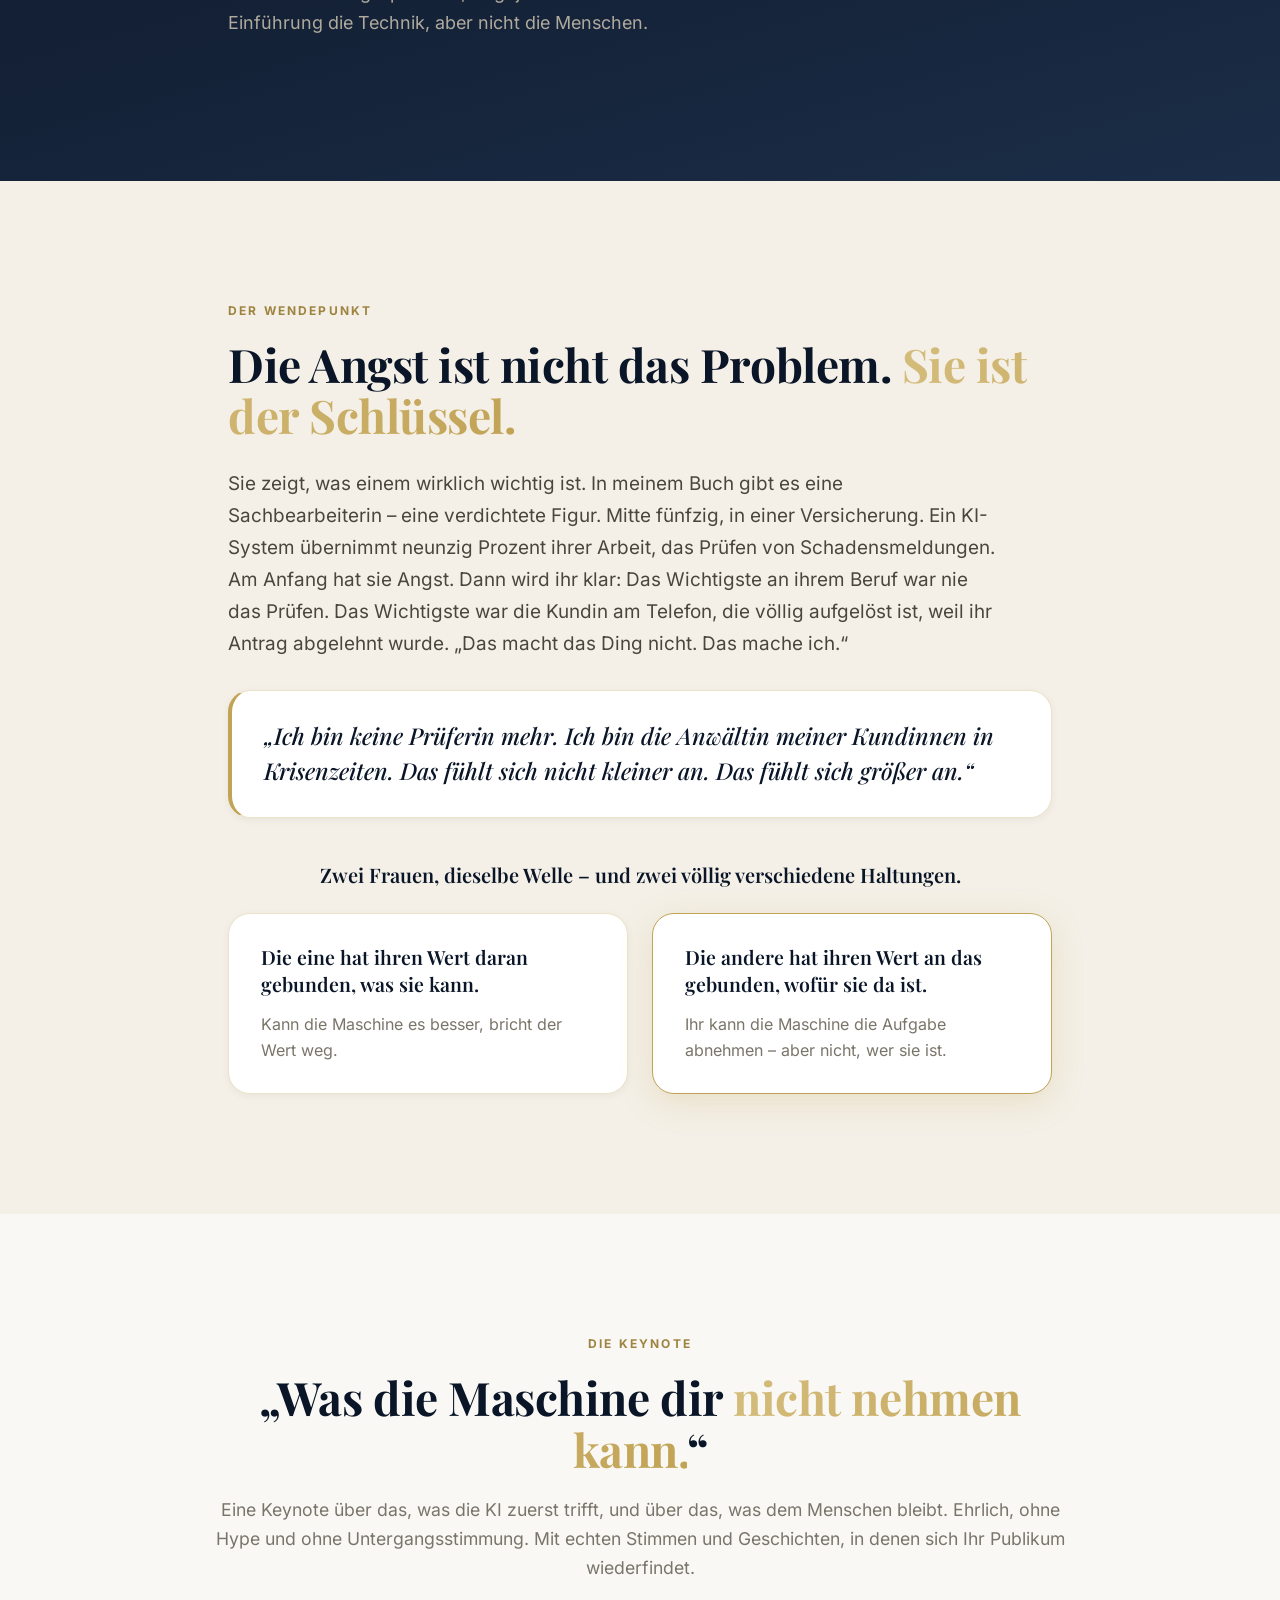
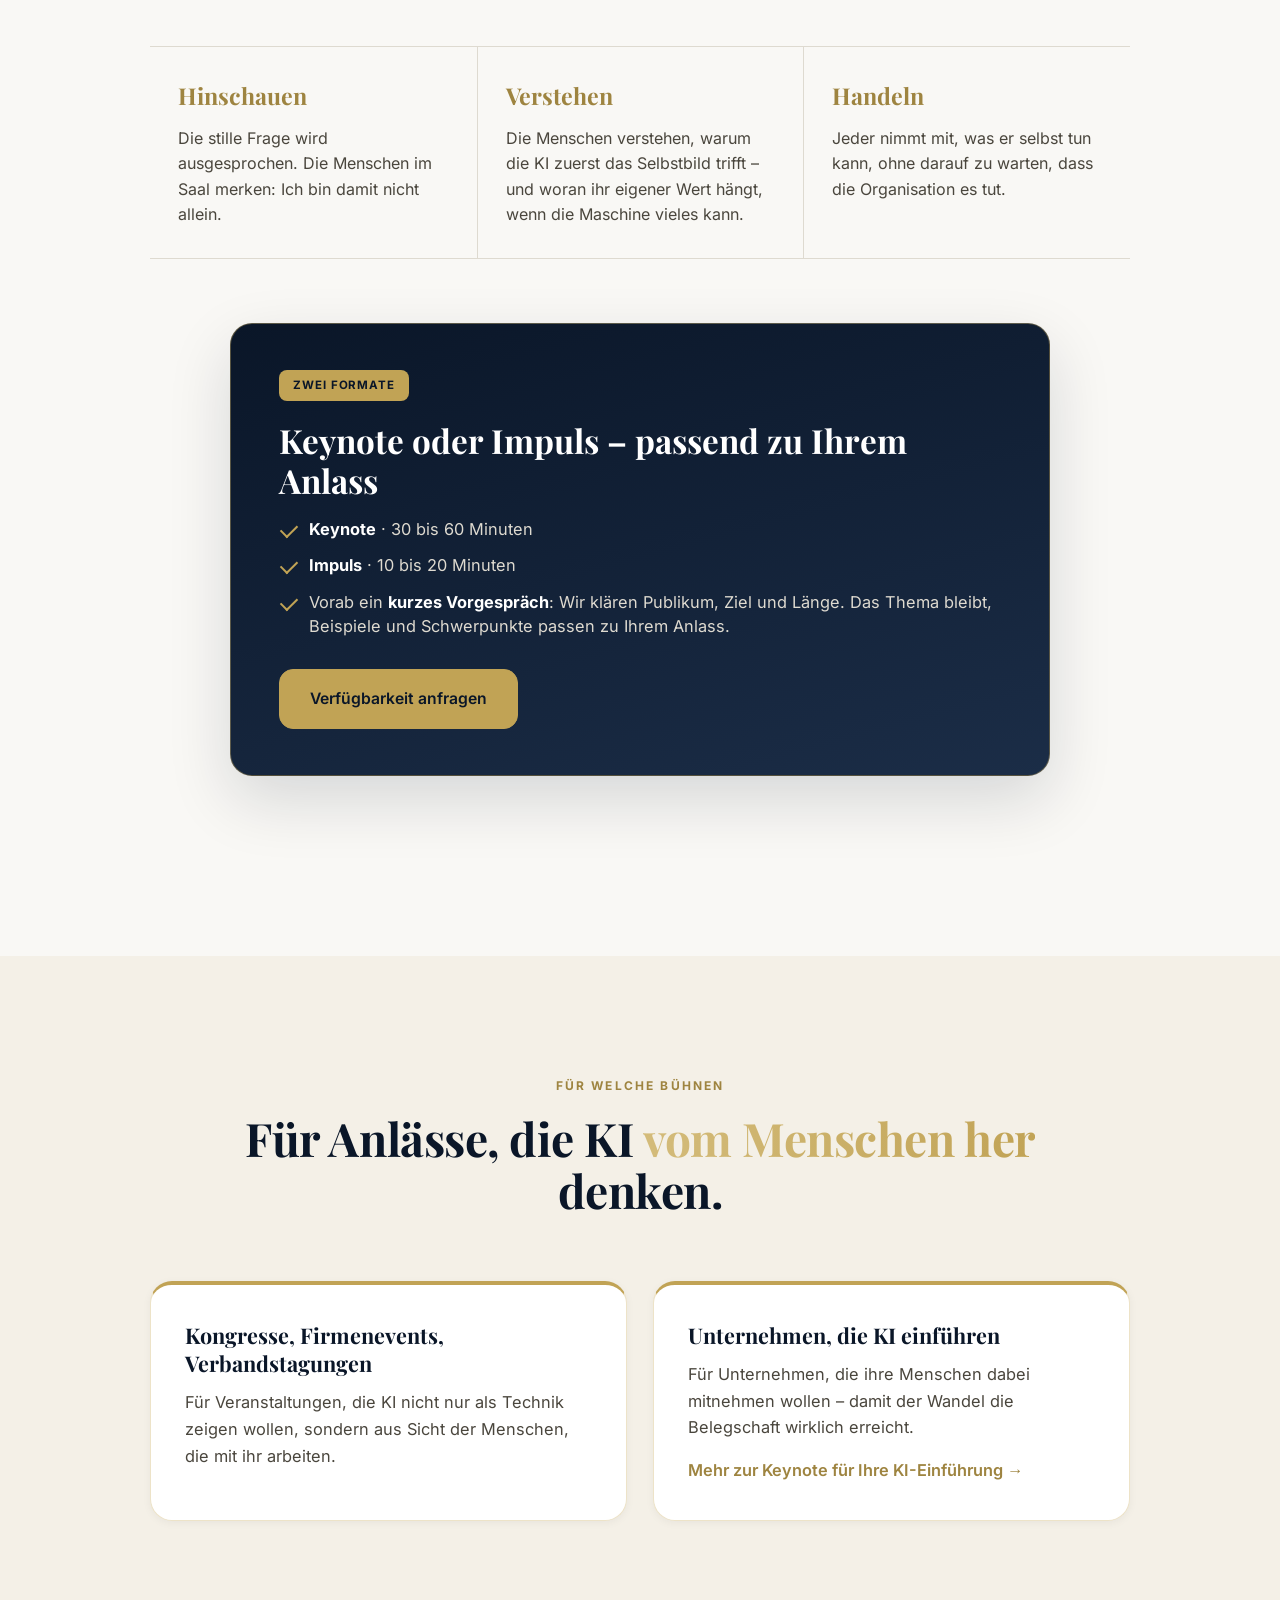
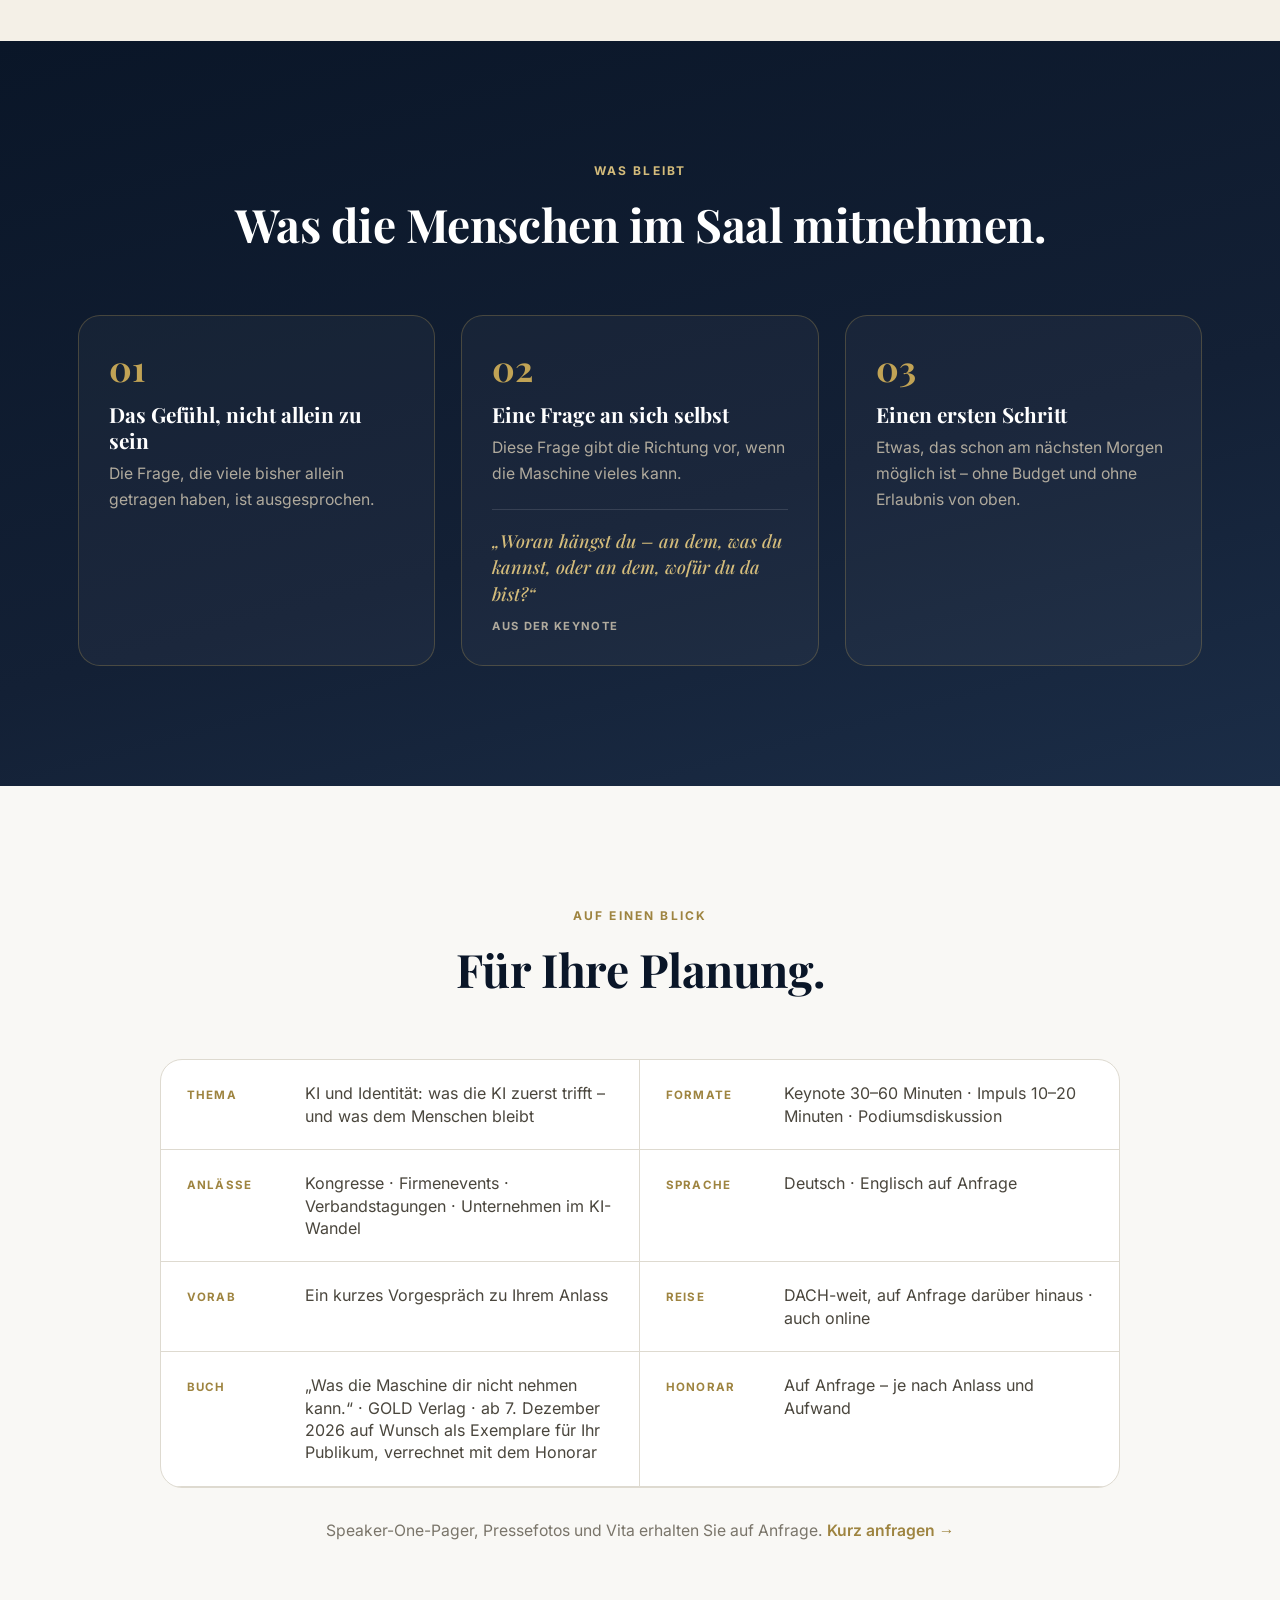
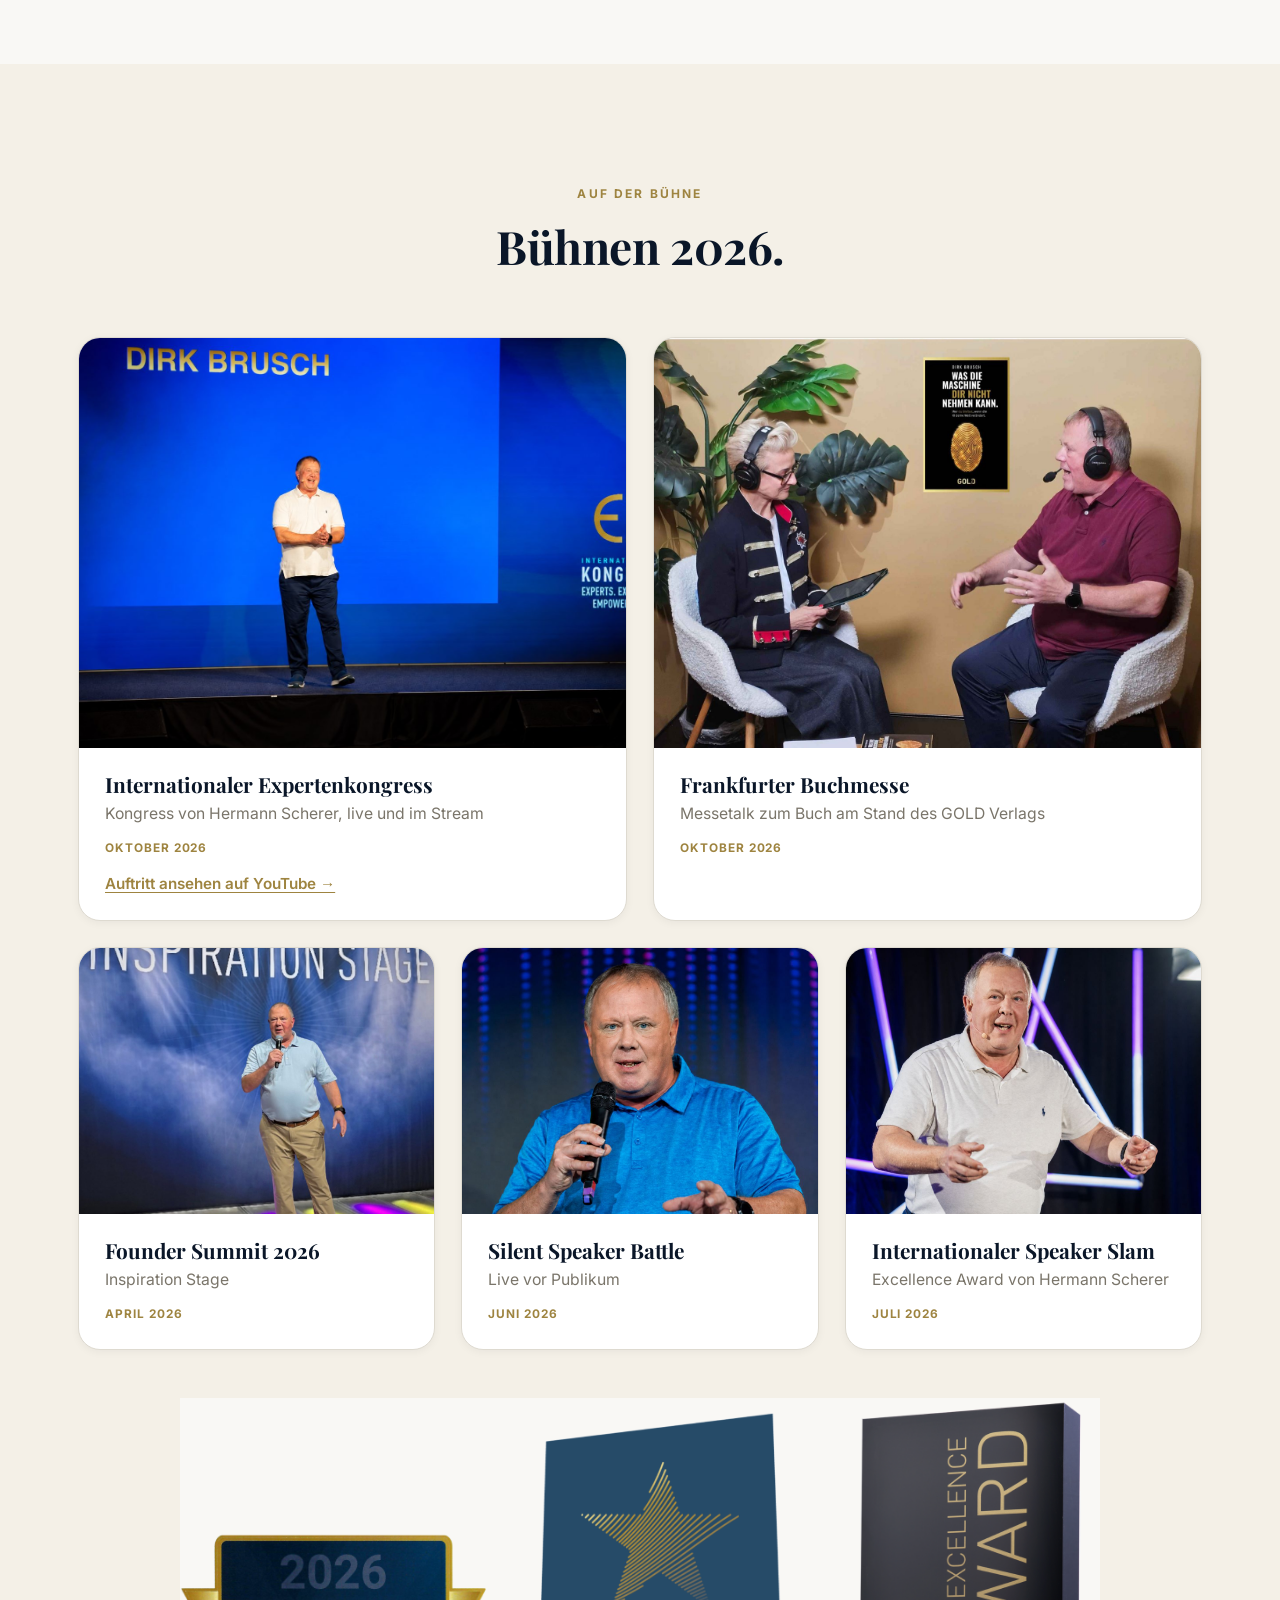
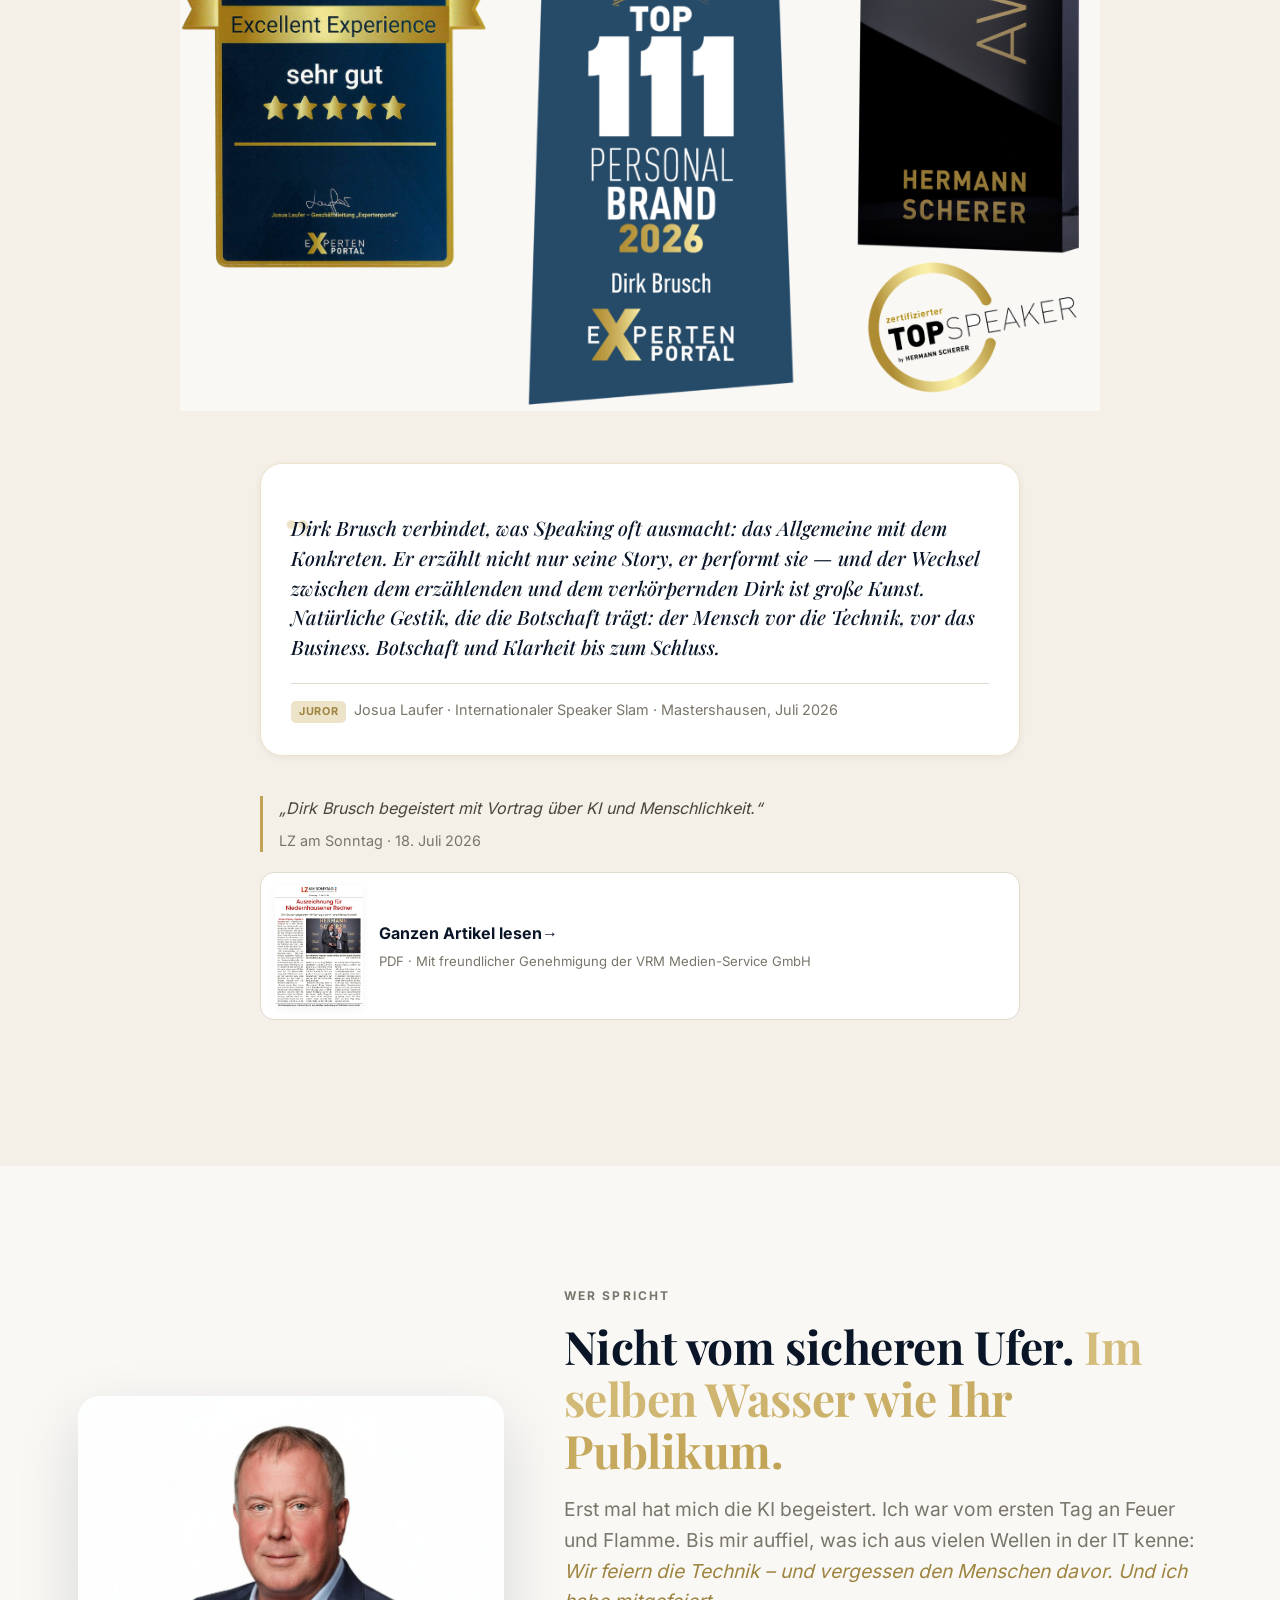
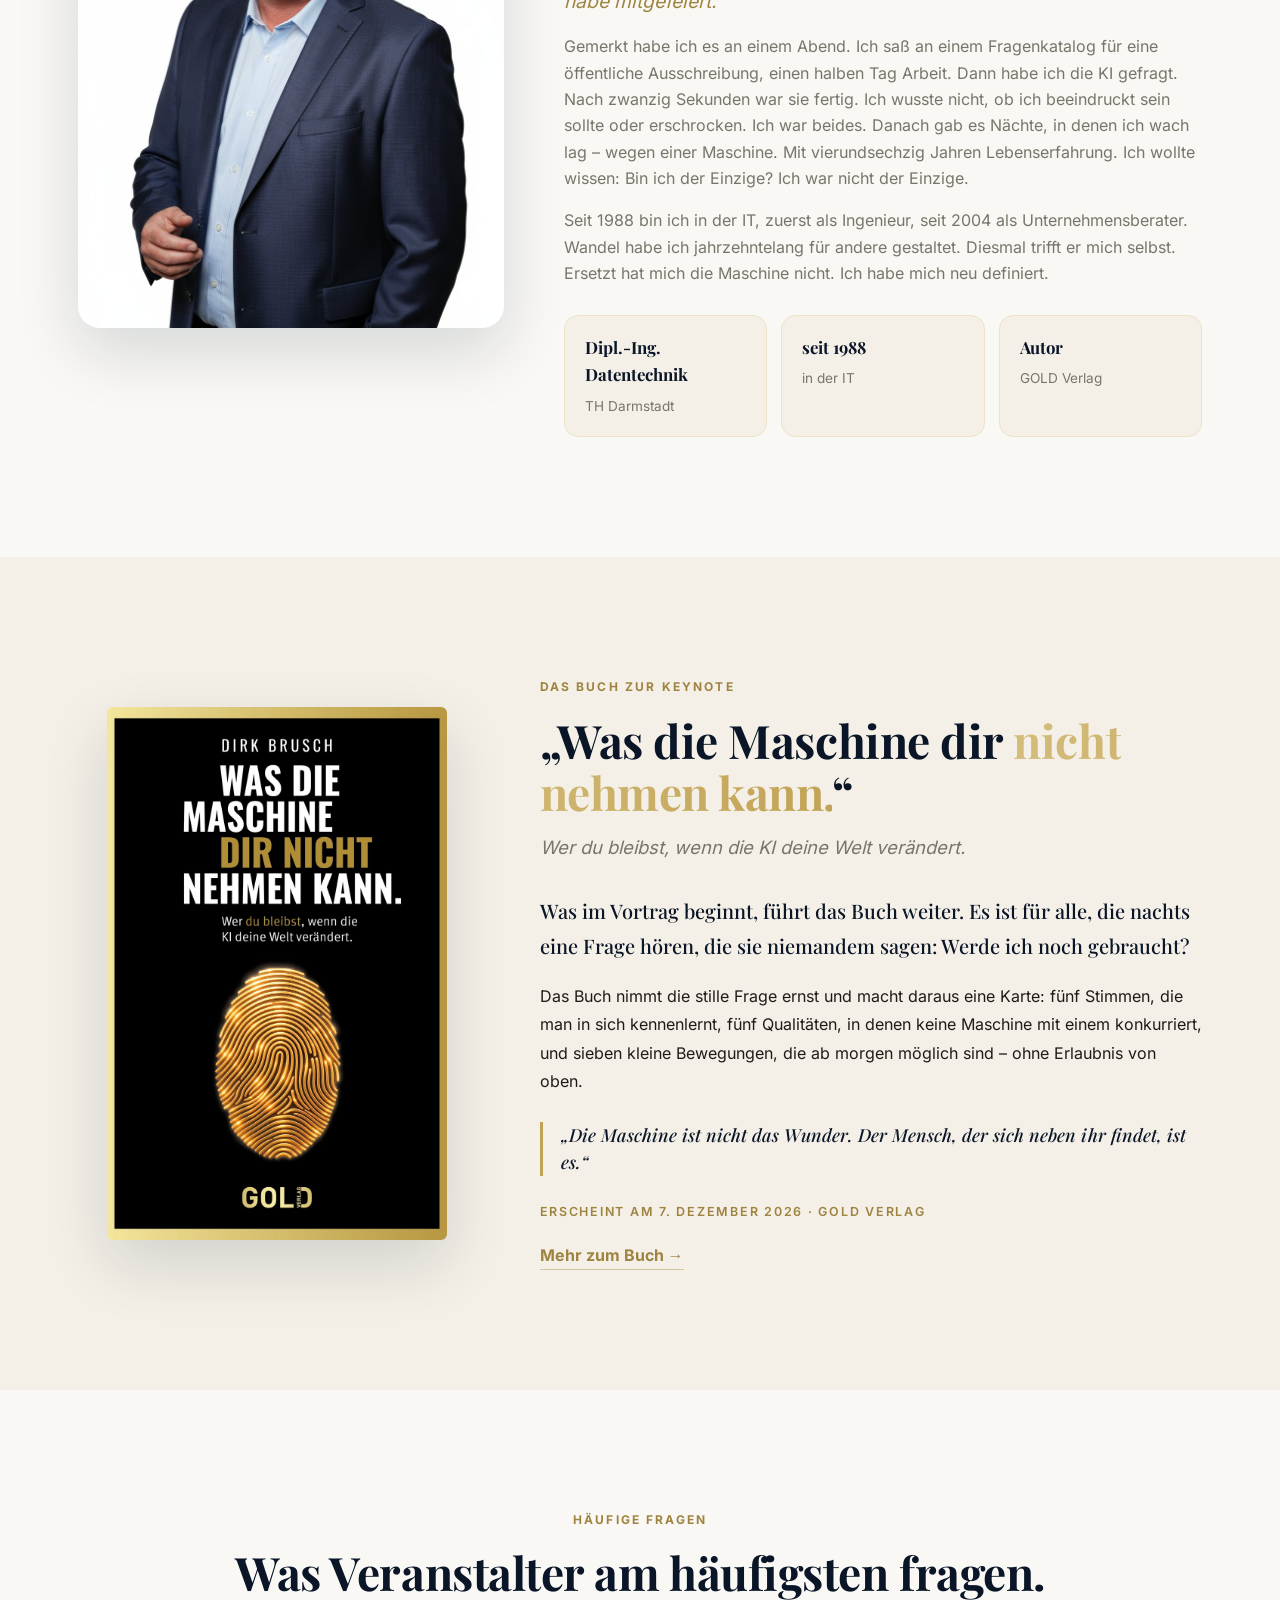
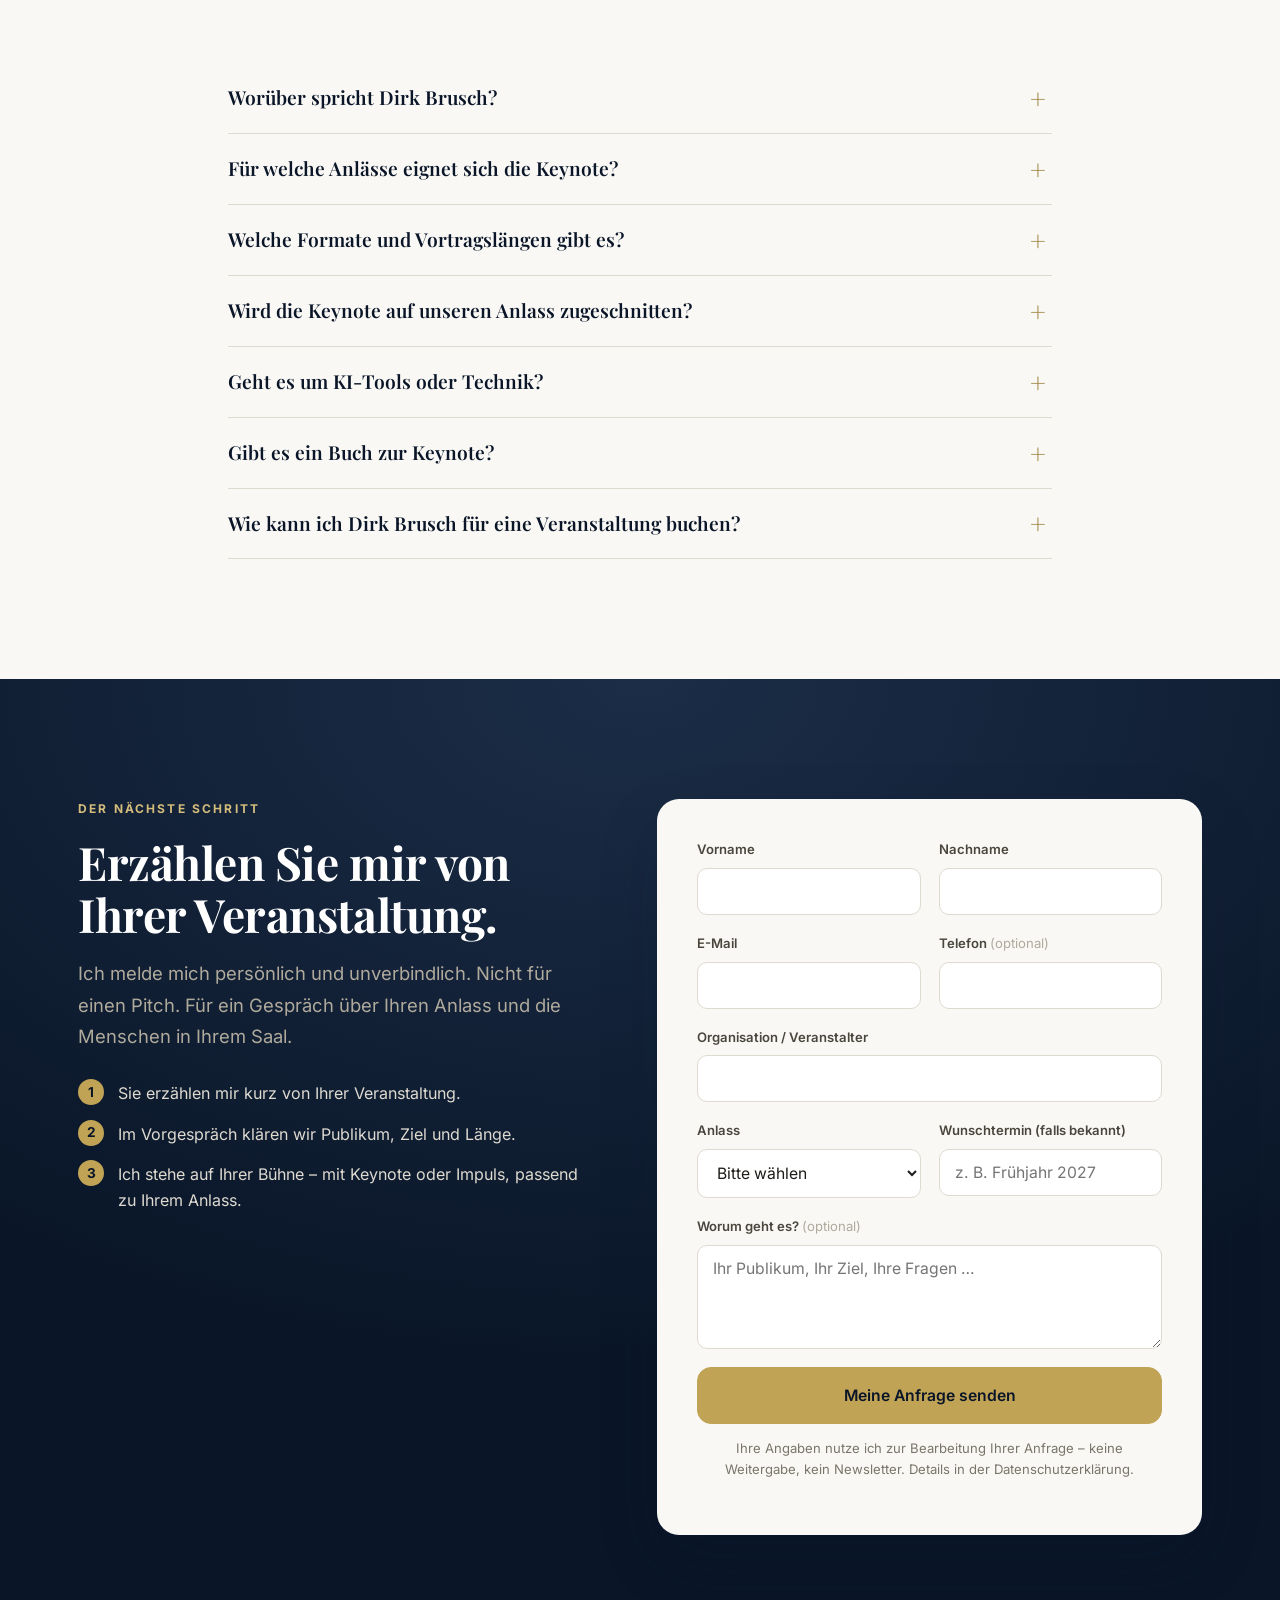
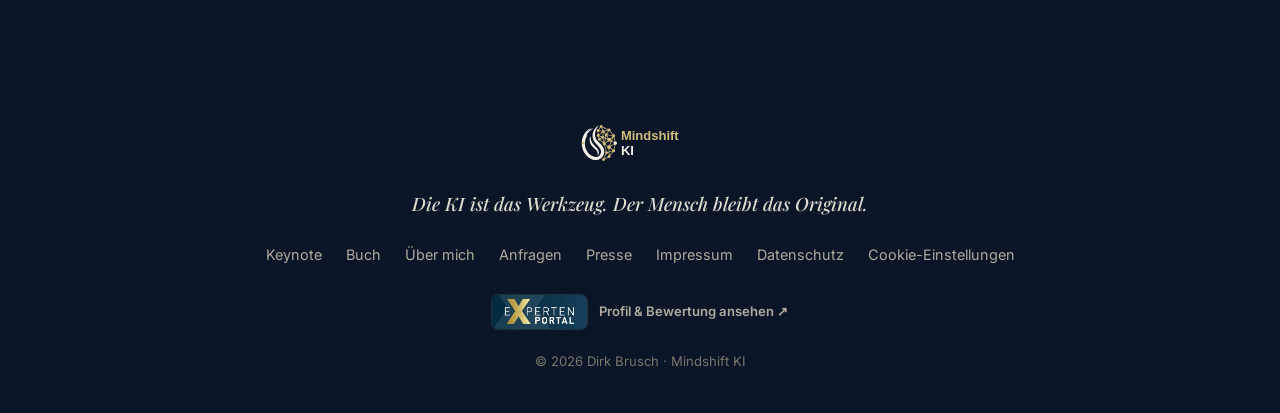
==== commit 3314fc64: "Formate: Podium, online, Englisch auf Anfrage, Buch fuer Teilnehmende (Steckbrief, FAQ, Schema, llms" ====
--- a/index.html
+++ b/index.html
@@ -68,7 +68,7 @@
           "@type": "Service",
           "name": "Keynote „Was die Maschine dir nicht nehmen kann“",
           "serviceType": "Keynote Speaking",
-          "description": "Keynote (30–60 Minuten) und Impuls (10–20 Minuten) über KI und Identität.",
+          "description": "Keynote (30–60 Minuten), Impuls (10–20 Minuten) und Podiumsdiskussion über KI und Identität, vor Ort oder online; Deutsch, Englisch auf Anfrage.",
           "provider": { "@id": "https://mindshift-ki.de/#person" }
         }
       }
@@ -118,7 +118,7 @@
       "mainEntity": [
         { "@type": "Question", "name": "Worüber spricht Dirk Brusch?", "acceptedAnswer": { "@type": "Answer", "text": "Über das, was künstliche Intelligenz zuerst trifft: das Selbstbild der Menschen, lange bevor sie ihren Job trifft. Und über das, was ihnen bleibt. Seine Haltung: Die KI ist das Werkzeug, der Mensch bleibt das Original." } },
         { "@type": "Question", "name": "Für welche Anlässe eignet sich die Keynote?", "acceptedAnswer": { "@type": "Answer", "text": "Für Kongresse, Firmenevents und Verbandstagungen, die KI vom Menschen her denken wollen. Und für Unternehmen, die KI einführen und ihre Menschen dabei mitnehmen wollen." } },
-        { "@type": "Question", "name": "Welche Formate und Vortragslängen gibt es?", "acceptedAnswer": { "@type": "Answer", "text": "Keynote mit 30 bis 60 Minuten oder Impuls mit 10 bis 20 Minuten. Vortragssprache ist Deutsch." } },
+        { "@type": "Question", "name": "Welche Formate und Vortragslängen gibt es?", "acceptedAnswer": { "@type": "Answer", "text": "Keynote mit 30 bis 60 Minuten, Impuls mit 10 bis 20 Minuten oder Teilnahme an einer Podiumsdiskussion, vor Ort oder online. Vortragssprache ist Deutsch, Englisch auf Anfrage." } },
         { "@type": "Question", "name": "Wird die Keynote auf unseren Anlass zugeschnitten?", "acceptedAnswer": { "@type": "Answer", "text": "Ja, innerhalb des einen Themas. In einem kurzen Vorgespräch klären wir Publikum, Ziel und Länge. Beispiele und Schwerpunkte passen dann zu Ihrer Branche und Ihrem Anlass." } },
         { "@type": "Question", "name": "Geht es um KI-Tools oder Technik?", "acceptedAnswer": { "@type": "Answer", "text": "Nein. Es geht nicht um Tools, sondern um die Menschen, die mit ihnen arbeiten. Dirk Brusch ist seit 1988 in der IT und kennt die Technik von innen. Auf der Bühne steht trotzdem der Mensch davor." } },
         { "@type": "Question", "name": "Gibt es ein Buch zur Keynote?", "acceptedAnswer": { "@type": "Answer", "text": "Ja. „Was die Maschine dir nicht nehmen kann. Wer du bleibst, wenn die KI deine Welt verändert.“ erscheint am 7. Dezember 2026 im GOLD Verlag." } },
@@ -316,12 +316,12 @@
     </div>
     <div class="steckbrief__grid">
       <div class="fact"><span class="fact__k">Thema</span><span class="fact__v">KI und Identität: was die KI zuerst trifft – und was dem Menschen bleibt</span></div>
-      <div class="fact"><span class="fact__k">Formate</span><span class="fact__v">Keynote 30–60 Minuten · Impuls 10–20 Minuten</span></div>
+      <div class="fact"><span class="fact__k">Formate</span><span class="fact__v">Keynote 30–60 Minuten · Impuls 10–20 Minuten · Podiumsdiskussion</span></div>
       <div class="fact"><span class="fact__k">Anlässe</span><span class="fact__v">Kongresse · Firmenevents · Verbandstagungen · Unternehmen im KI-Wandel</span></div>
-      <div class="fact"><span class="fact__k">Sprache</span><span class="fact__v">Deutsch</span></div>
+      <div class="fact"><span class="fact__k">Sprache</span><span class="fact__v">Deutsch · Englisch auf Anfrage</span></div>
       <div class="fact"><span class="fact__k">Vorab</span><span class="fact__v">Ein kurzes Vorgespräch zu Ihrem Anlass</span></div>
-      <div class="fact"><span class="fact__k">Reise</span><span class="fact__v">DACH-weit, auf Anfrage darüber hinaus</span></div>
-      <div class="fact"><span class="fact__k">Buch</span><span class="fact__v">„Was die Maschine dir nicht nehmen kann.“ · GOLD Verlag</span></div>
+      <div class="fact"><span class="fact__k">Reise</span><span class="fact__v">DACH-weit, auf Anfrage darüber hinaus · auch online</span></div>
+      <div class="fact"><span class="fact__k">Buch</span><span class="fact__v">„Was die Maschine dir nicht nehmen kann.“ · GOLD Verlag · ab 7. Dezember 2026 auf Wunsch als Exemplare für Ihr Publikum, verrechnet mit dem Honorar</span></div>
       <div class="fact"><span class="fact__k">Honorar</span><span class="fact__v">Auf Anfrage – je nach Anlass und Aufwand</span></div>
     </div>
     <p class="steckbrief__press">Speaker-One-Pager, Pressefotos und Vita erhalten Sie auf Anfrage. <a href="#anfrage">Kurz anfragen →</a></p>
@@ -464,7 +464,7 @@
       </details>
       <details class="faq__item">
         <summary>Welche Formate und Vortragslängen gibt es?</summary>
-        <div class="faq__a"><p>Keynote mit 30 bis 60 Minuten oder Impuls mit 10 bis 20 Minuten. Vortragssprache ist Deutsch.</p></div>
+        <div class="faq__a"><p>Keynote mit 30 bis 60 Minuten, Impuls mit 10 bis 20 Minuten oder Teilnahme an einer Podiumsdiskussion, vor Ort oder online. Vortragssprache ist Deutsch, Englisch auf Anfrage.</p></div>
       </details>
       <details class="faq__item">
         <summary>Wird die Keynote auf unseren Anlass zugeschnitten?</summary>
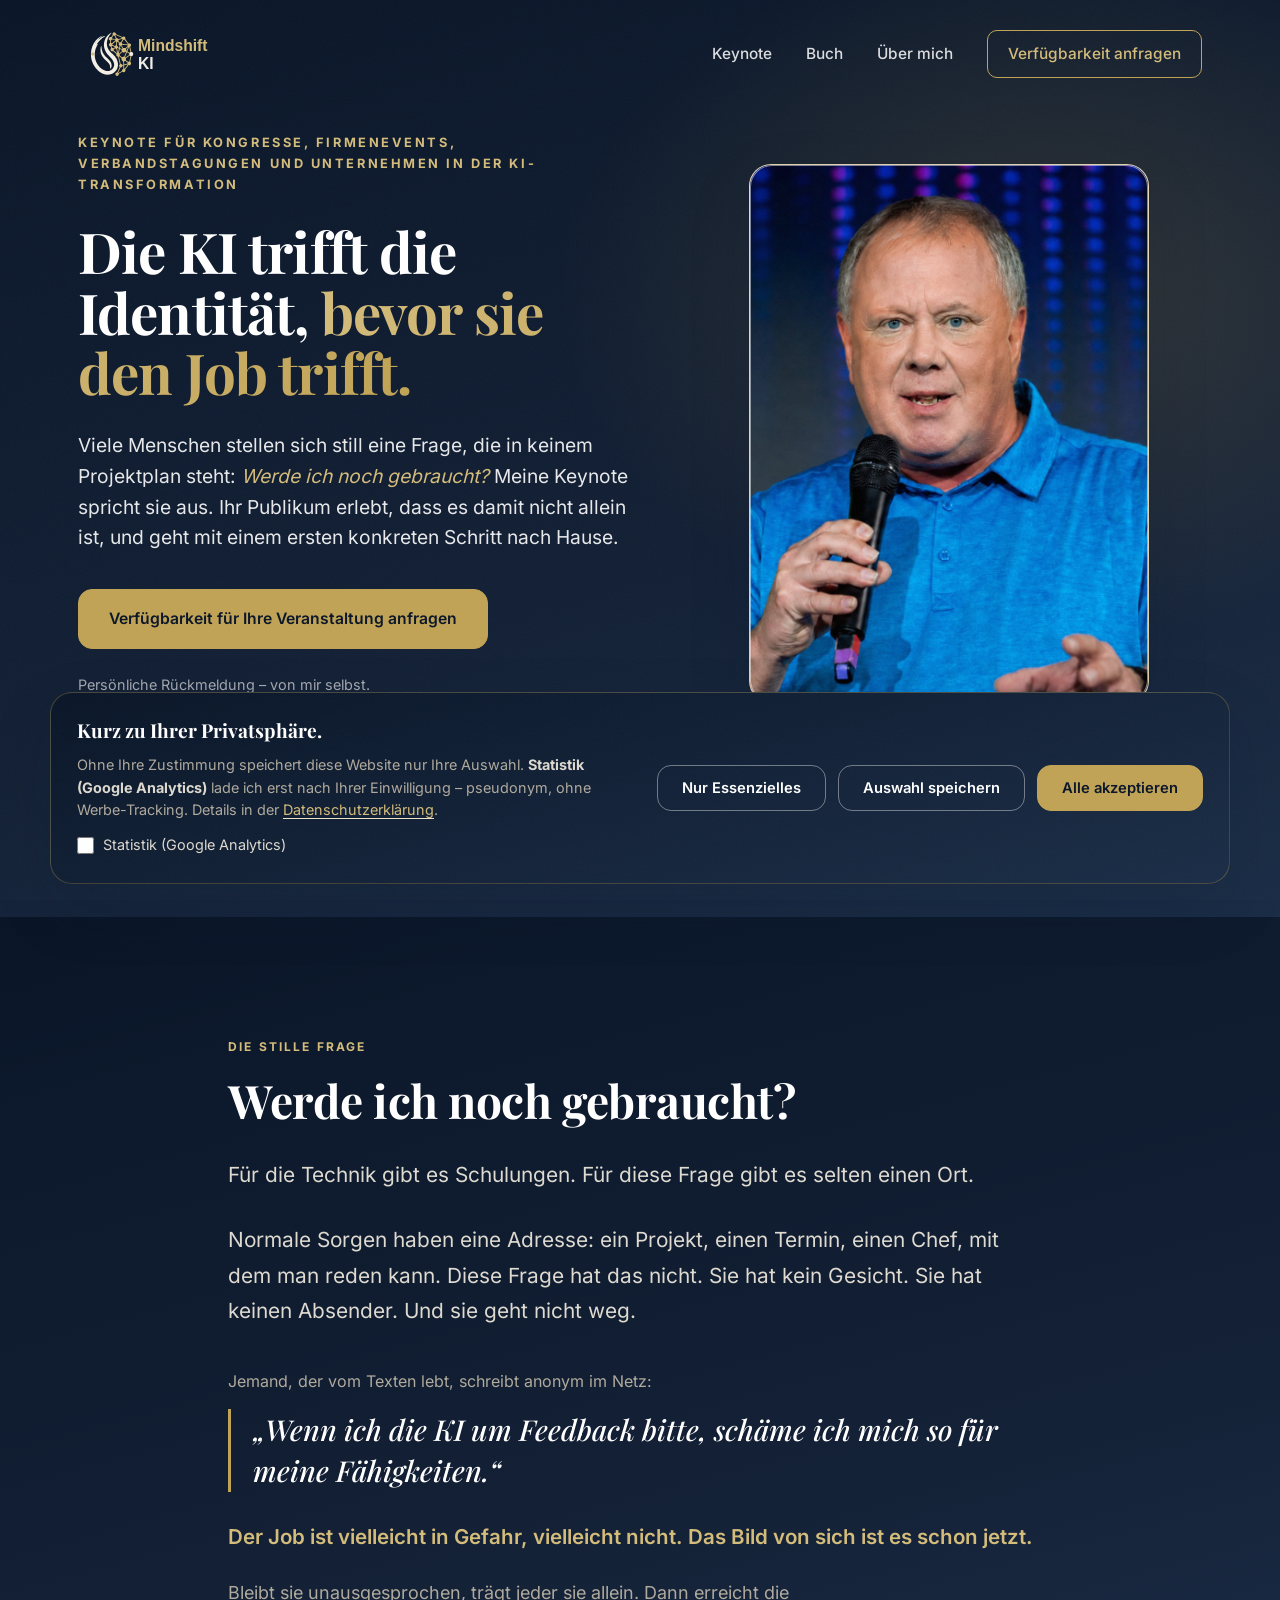
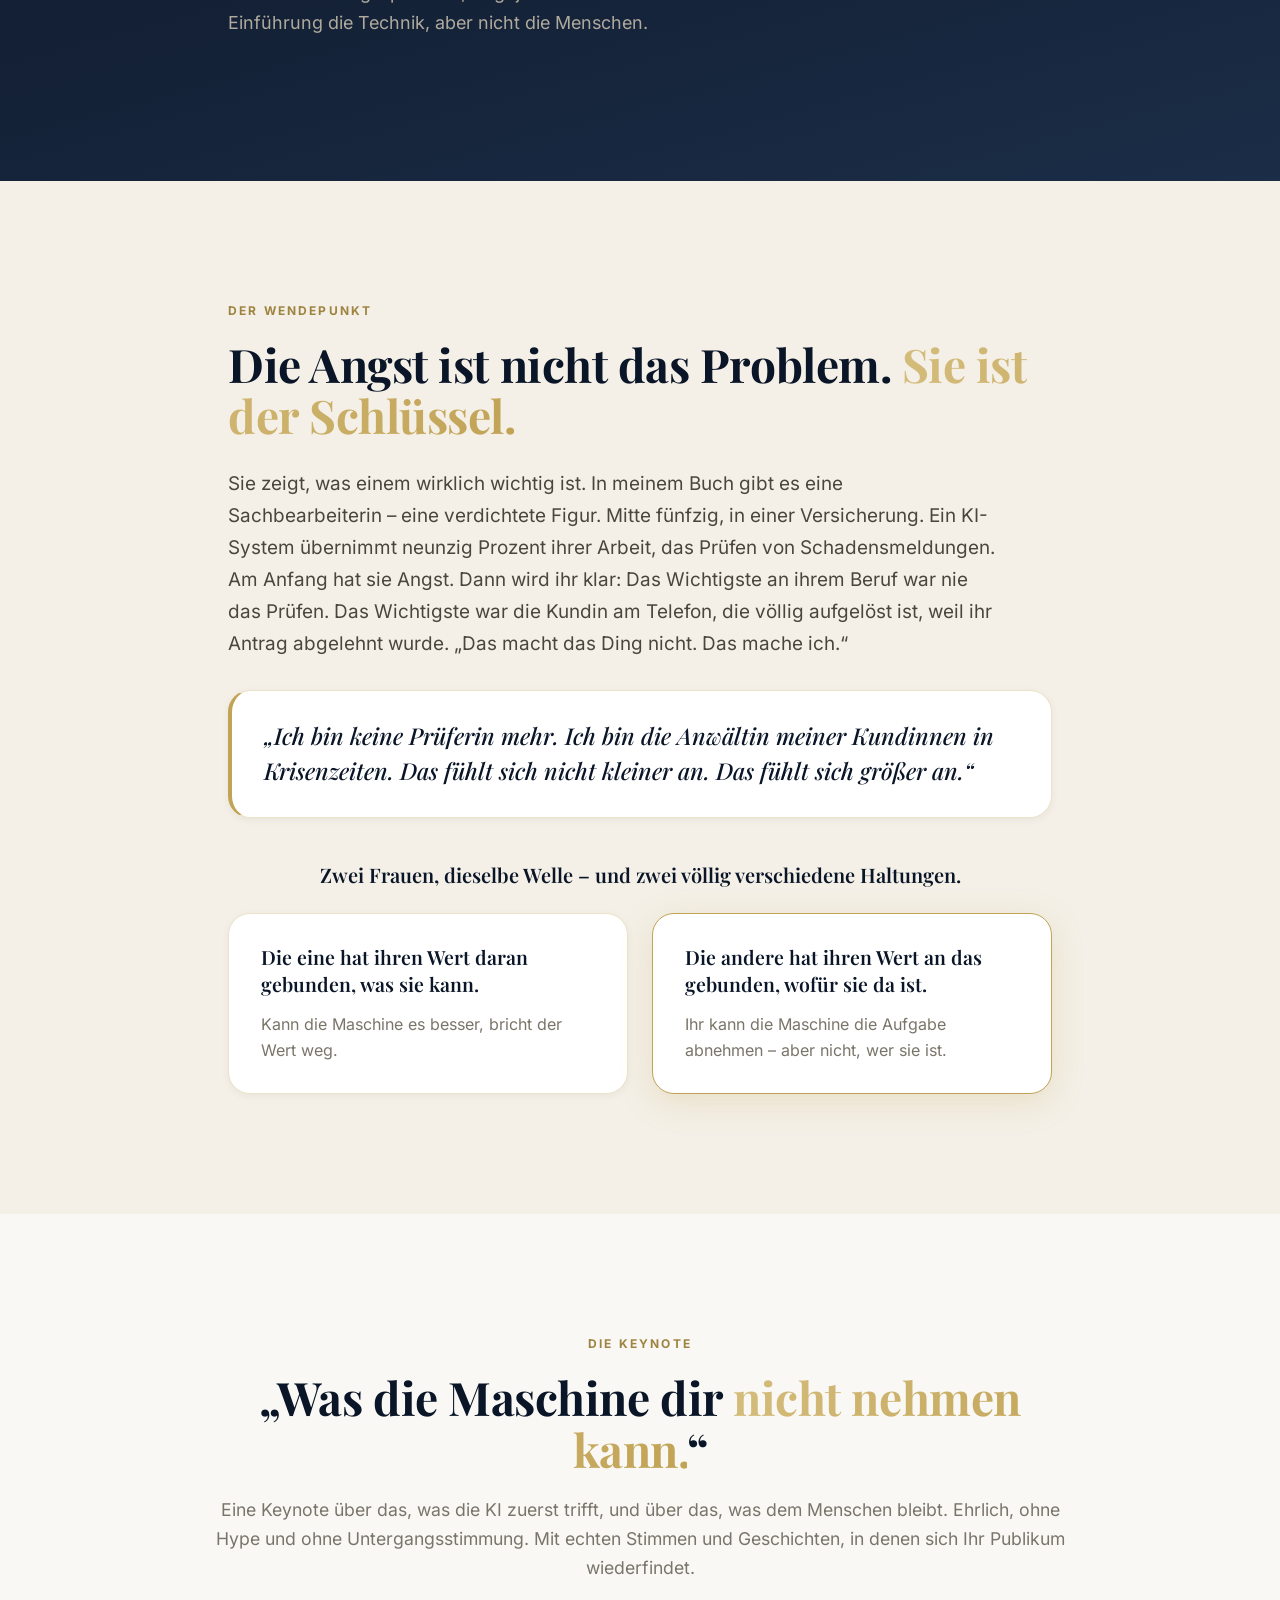
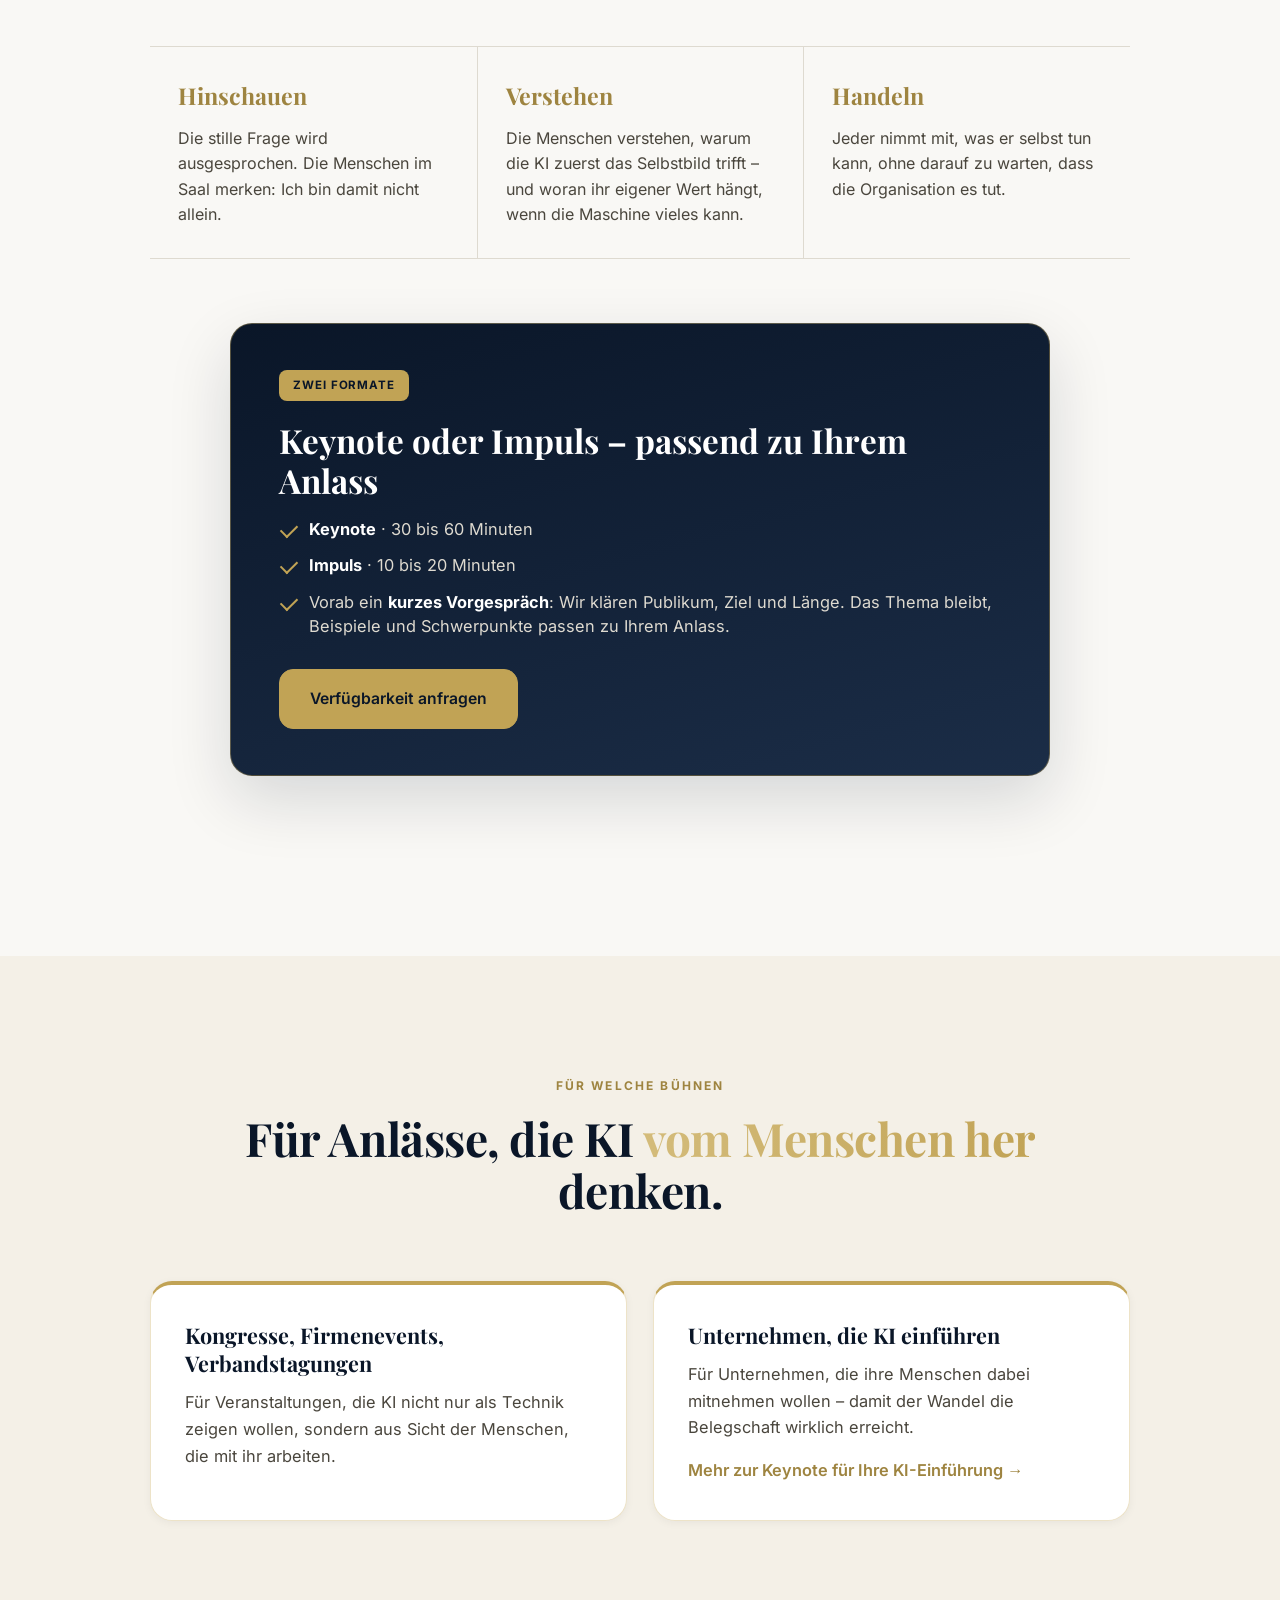
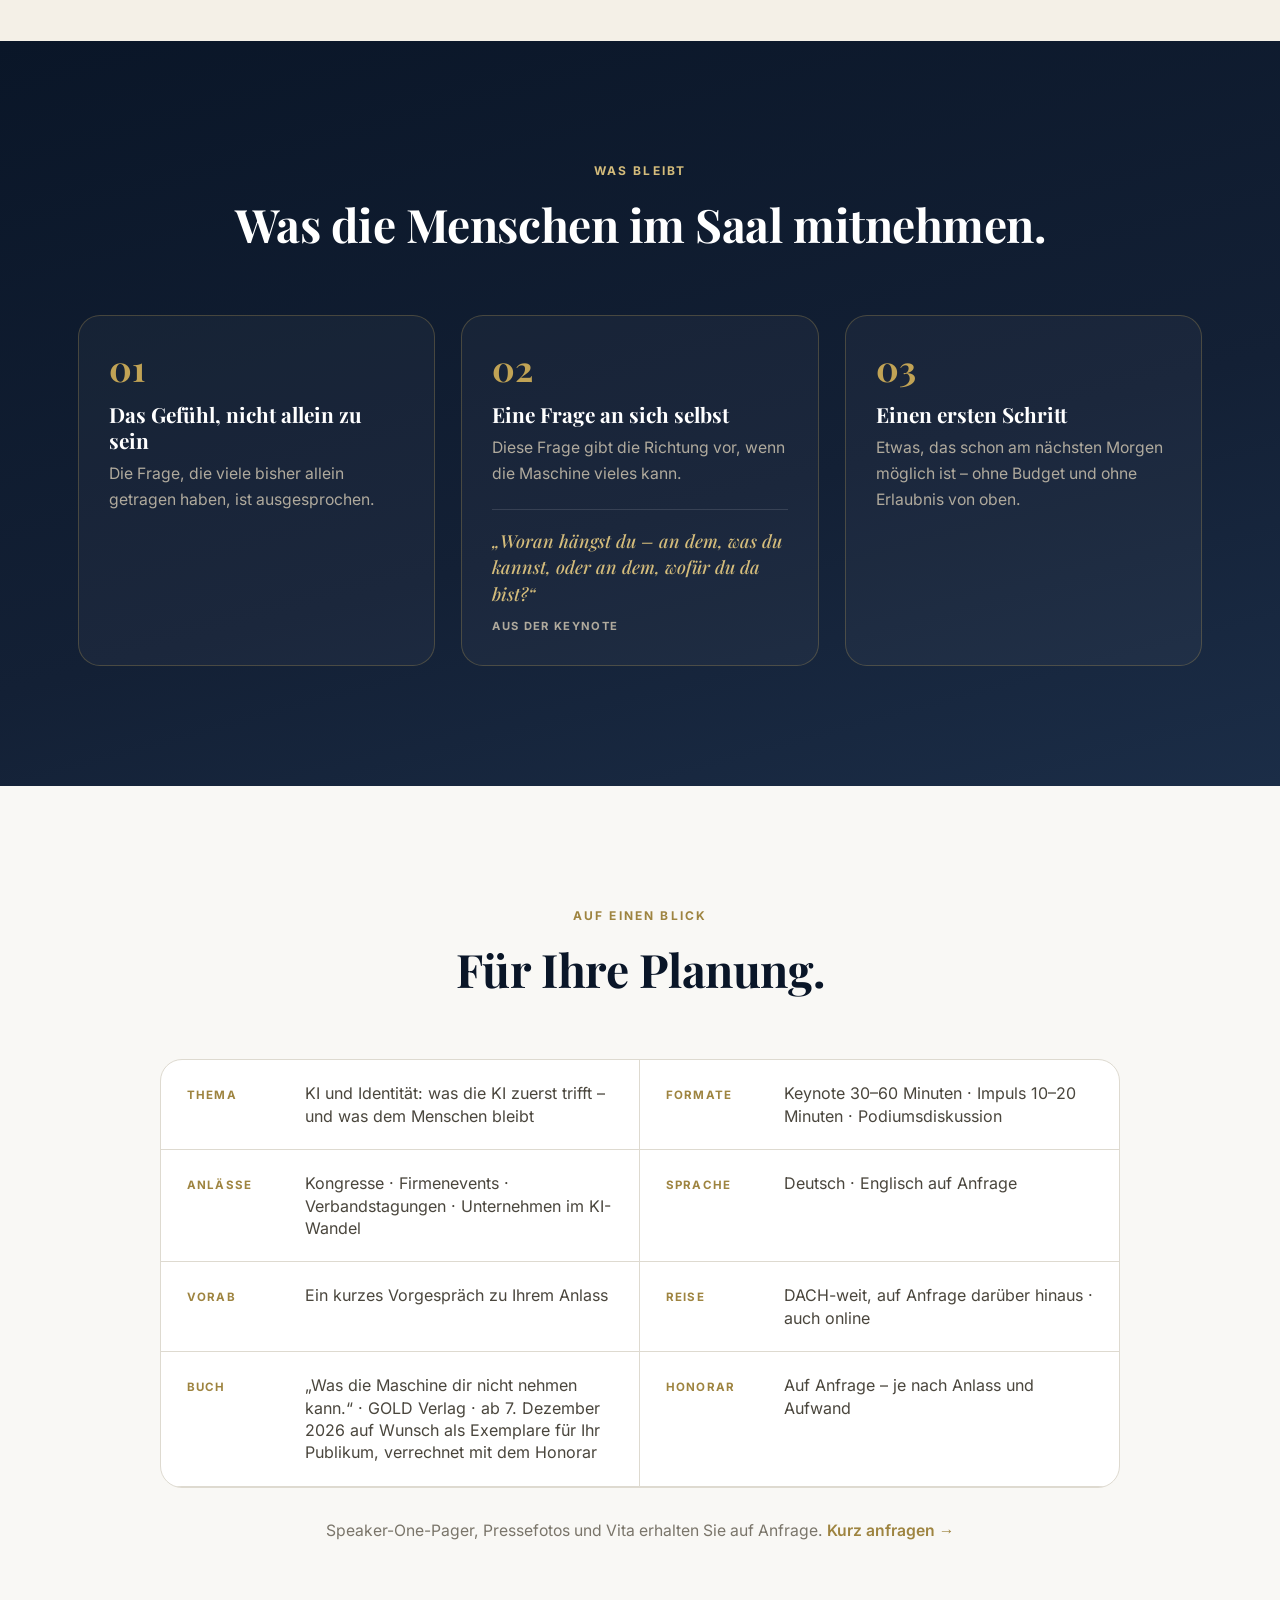
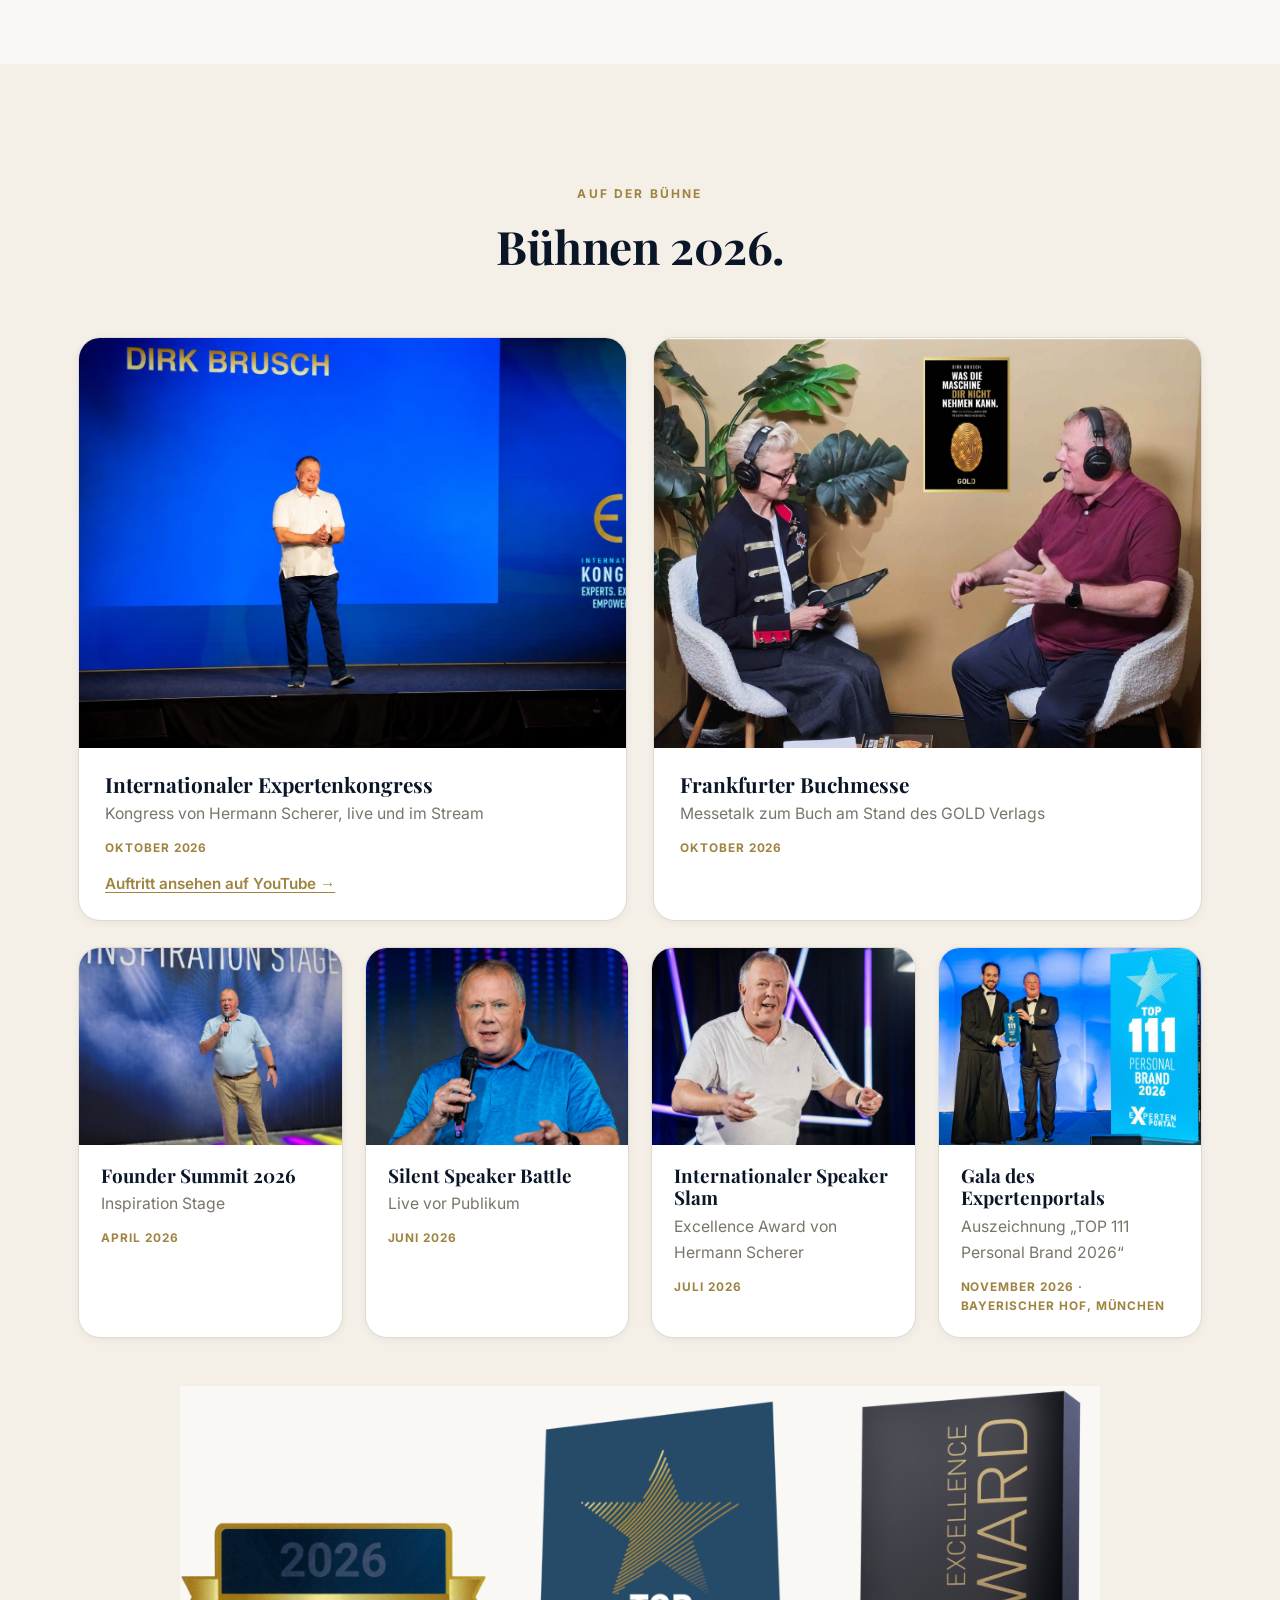
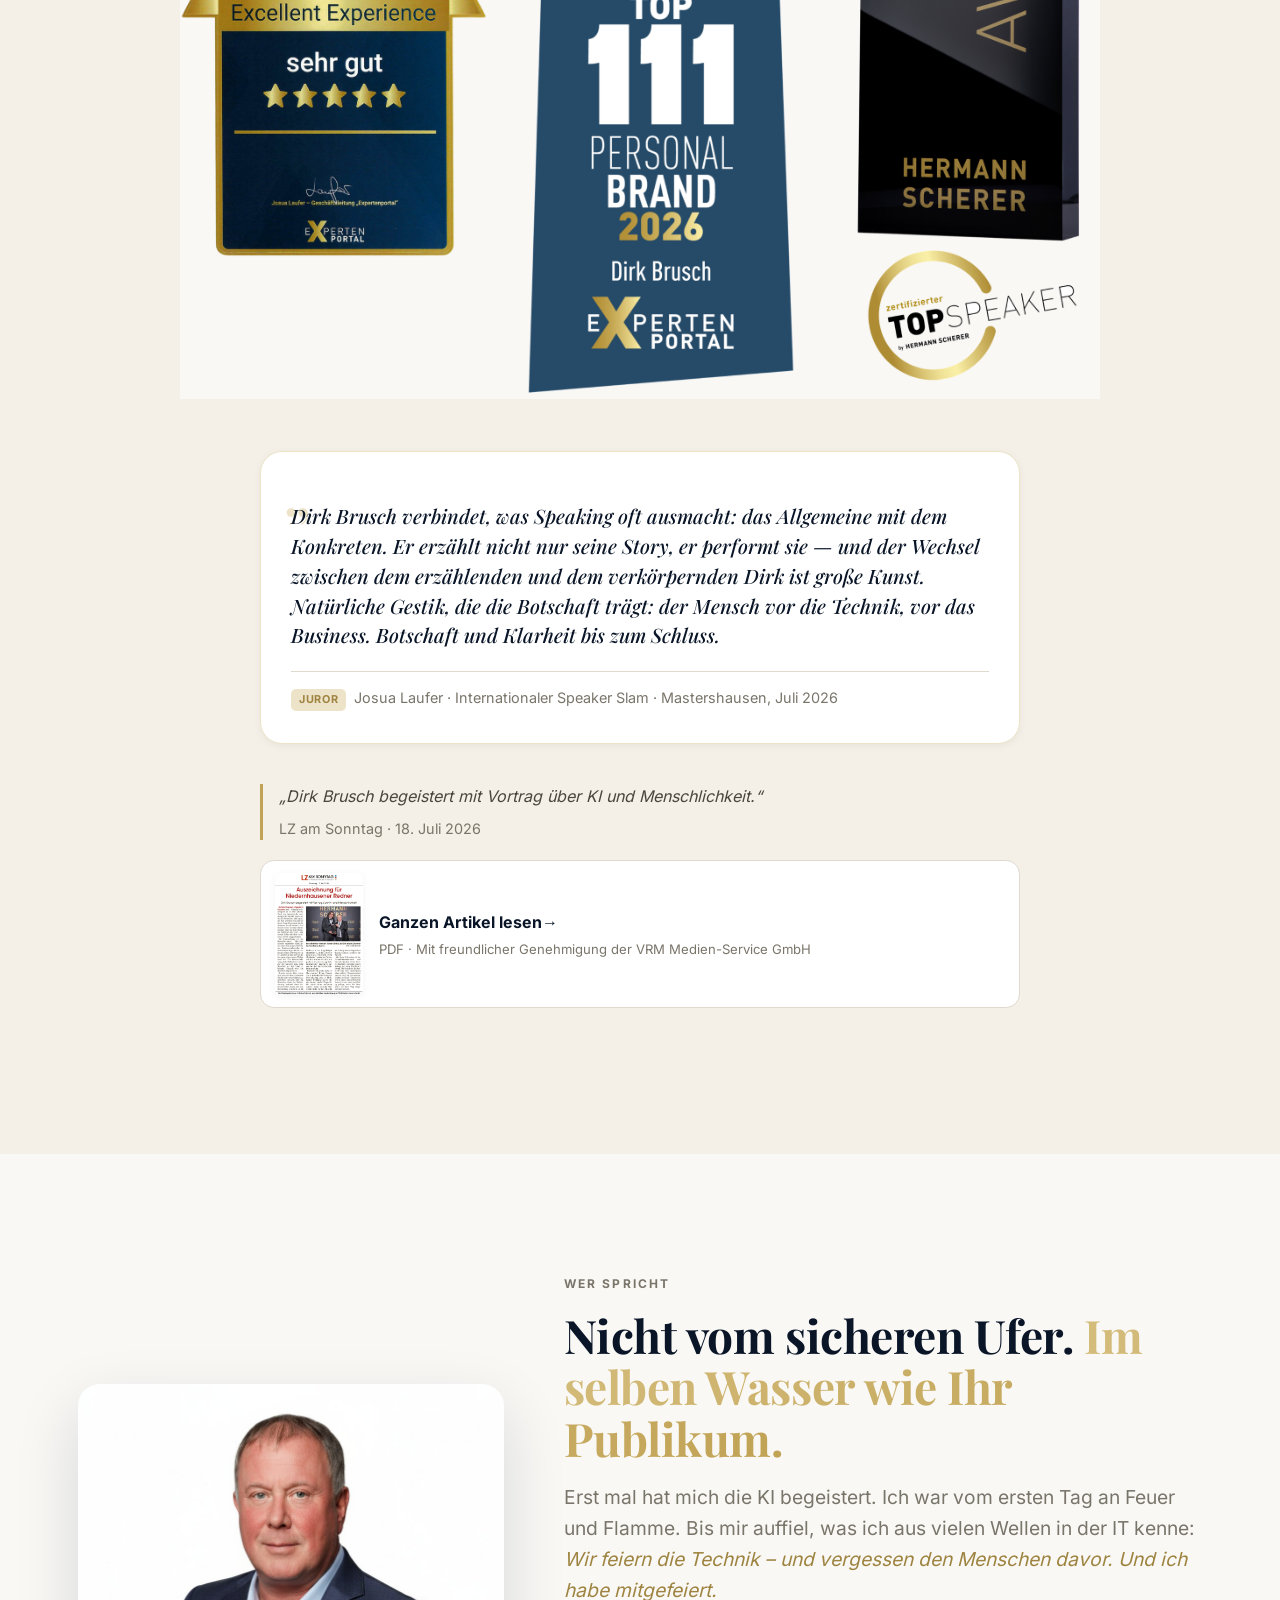
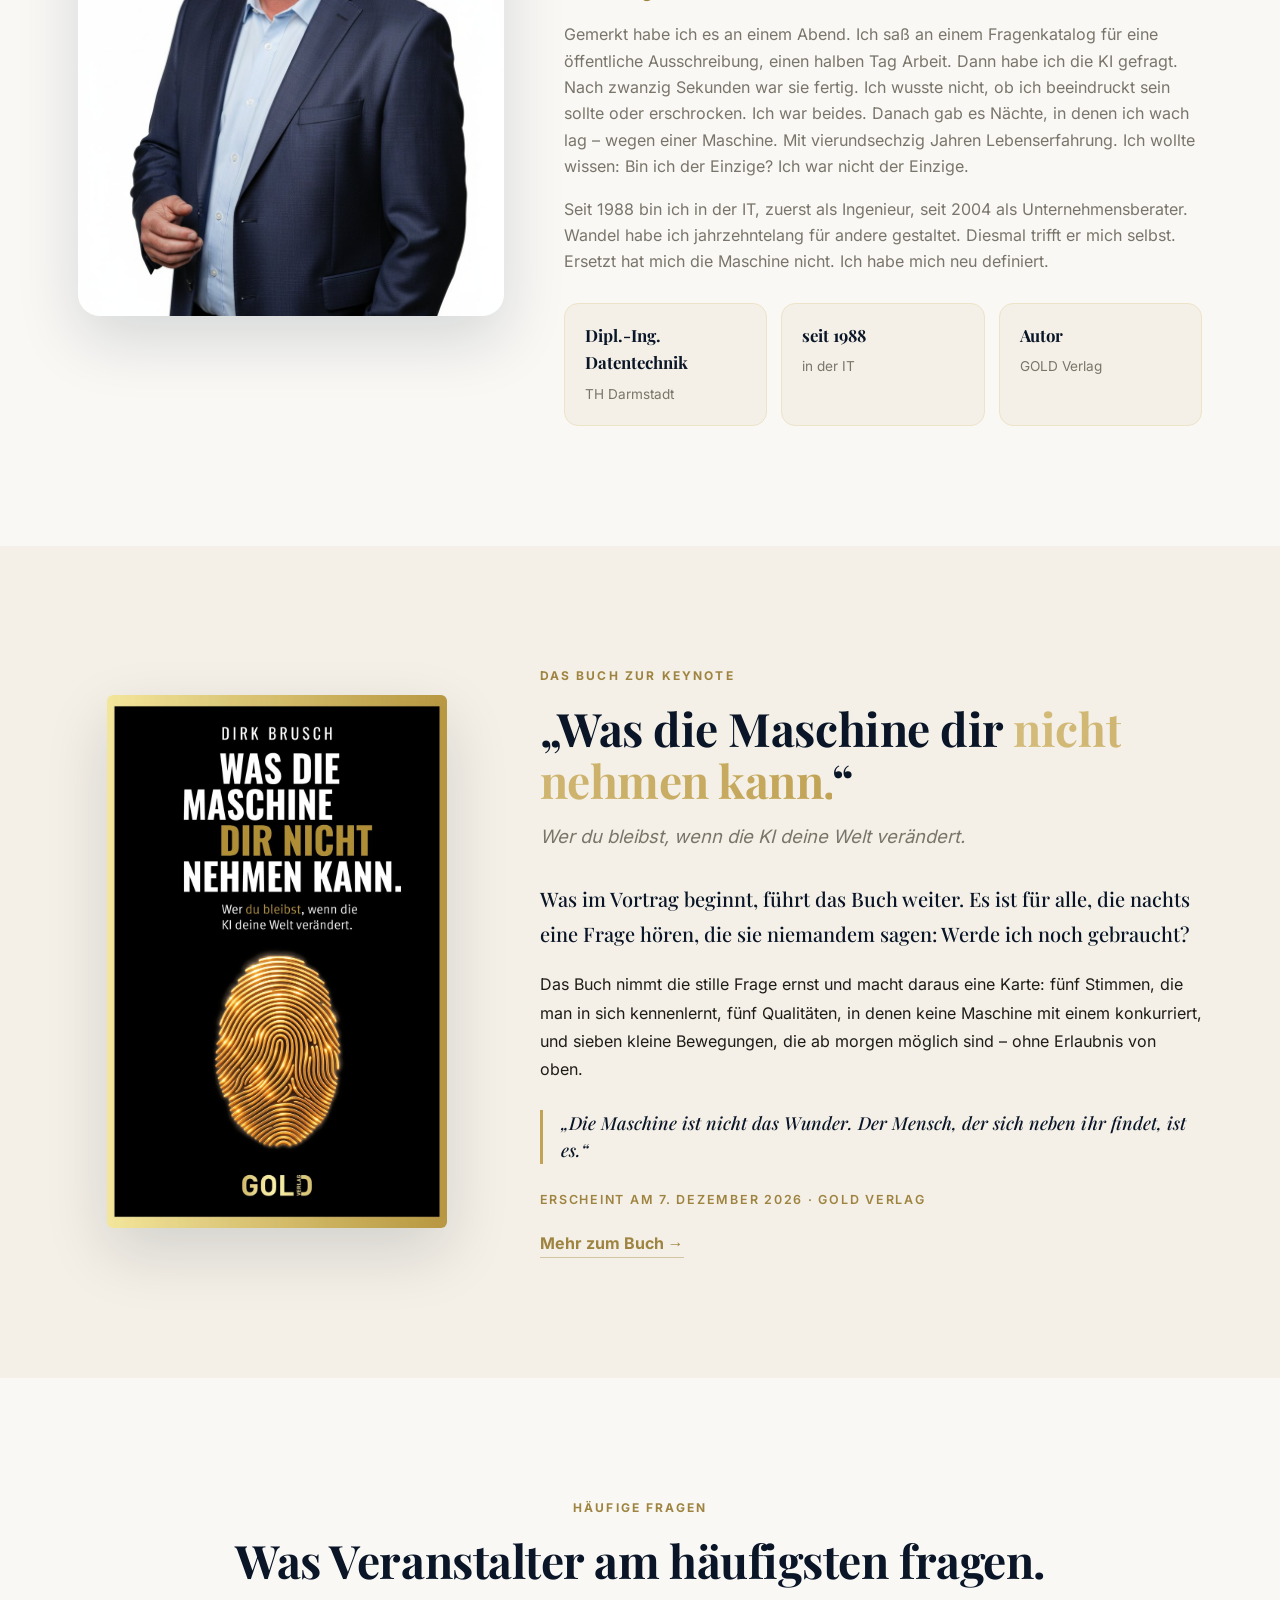
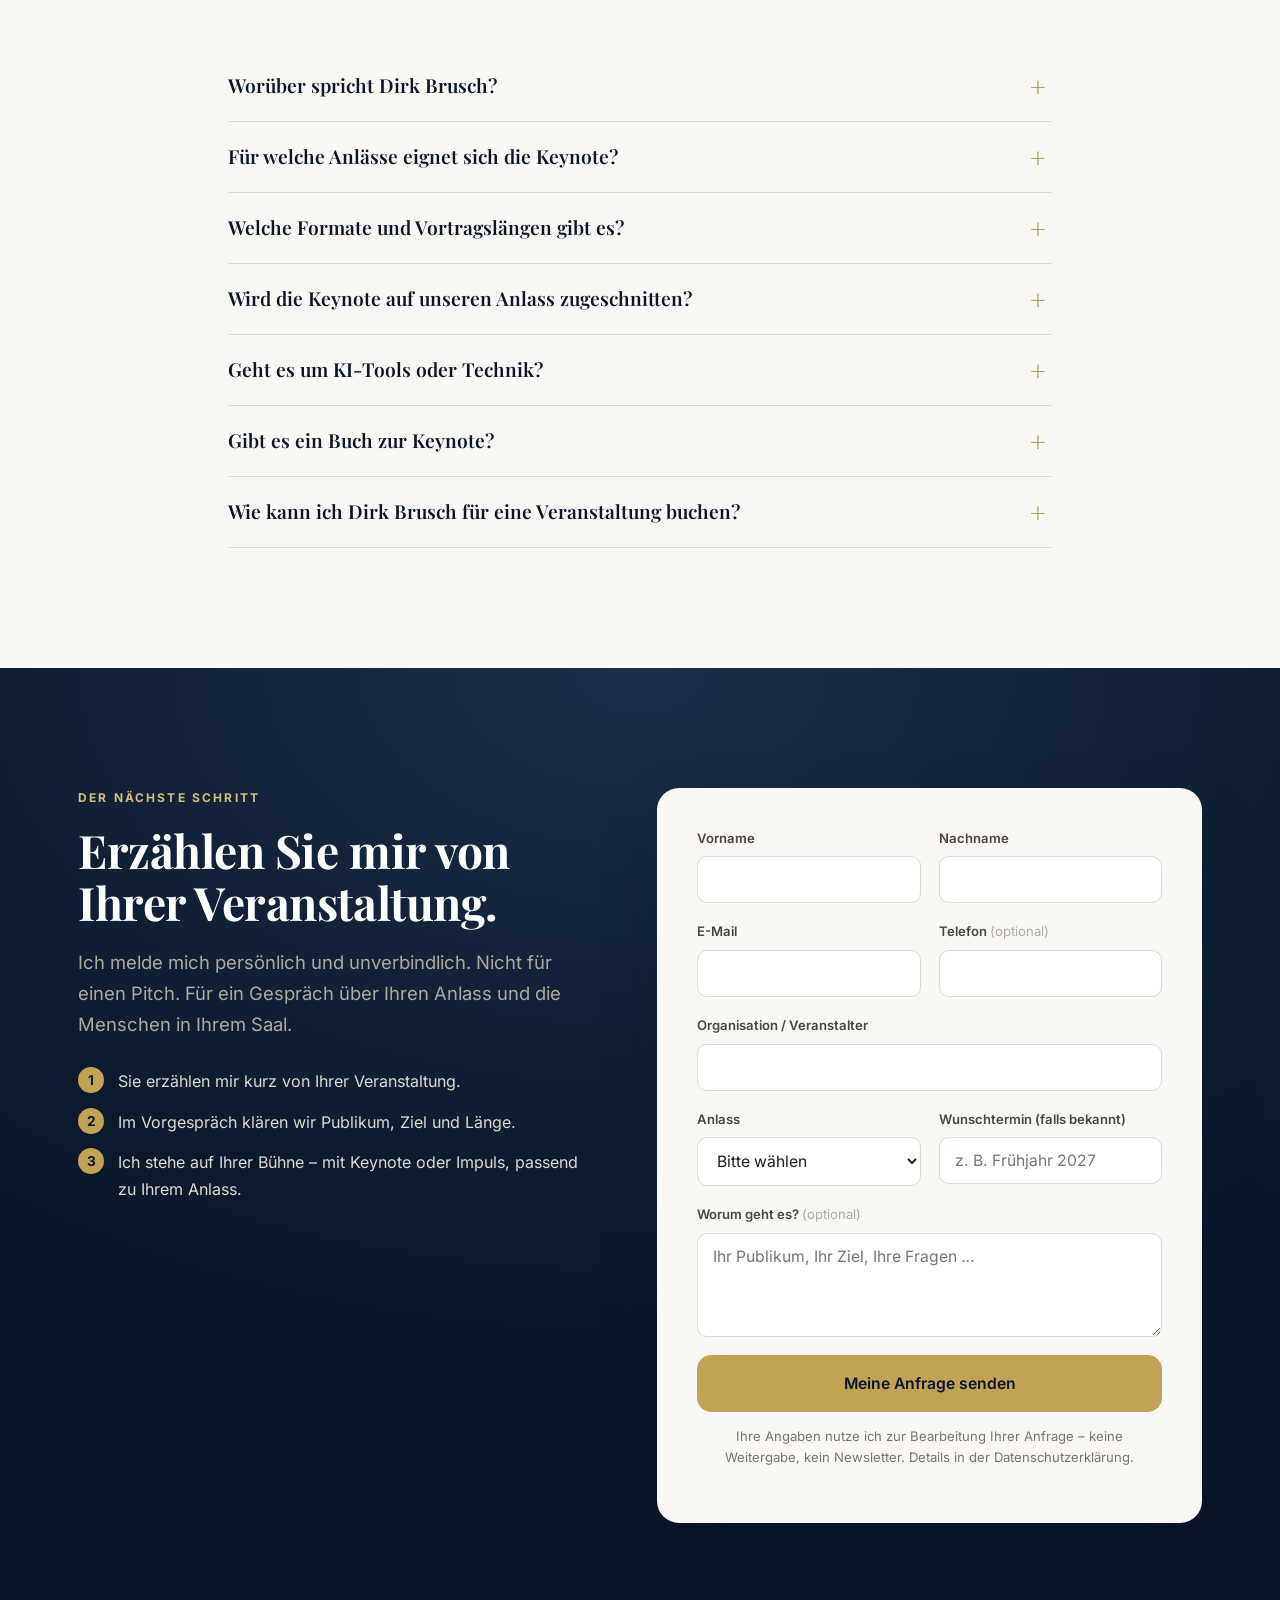
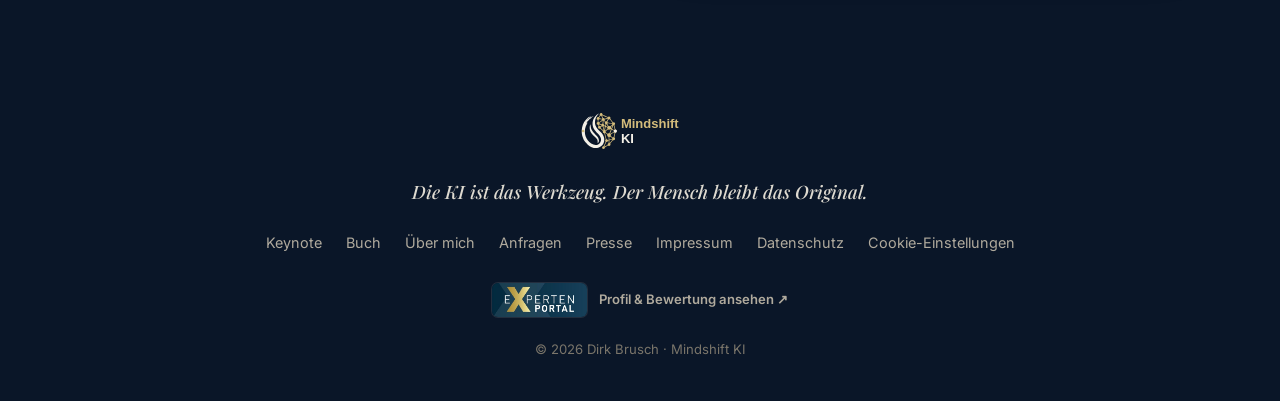
==== commit 3c02f121: "Buehnen: Gala Expertenportal (TOP 111 Personal Brand 2026) als vierte Karte; Bildnachweis Thomas Von" ====
--- a/index.html
+++ b/index.html
@@ -24,7 +24,7 @@
 <link rel="canonical" href="https://mindshift-ki.de/">
 <link rel="icon" href="favicon.svg" type="image/svg+xml">
 <link rel="stylesheet" href="fonts.css?v=1">
-<link rel="stylesheet" href="style.css?v=16">
+<link rel="stylesheet" href="style.css?v=17">
 <script type="application/ld+json">
 {
   "@context": "https://schema.org",
@@ -355,7 +355,7 @@
       </article>
     </div>
 
-    <div class="buehnenrow">
+    <div class="buehnenrow buehnenrow--vier">
       <article class="buehne reveal">
         <div class="buehne__media"><img src="bilder/event-founder-summit.jpg?v=2" alt="Dirk Brusch auf der Founder Summit Inspiration Stage" loading="lazy"></div>
         <div class="buehne__body">
@@ -378,6 +378,14 @@
           <h3 class="buehne__name">Internationaler Speaker Slam</h3>
           <p class="buehne__sub">Excellence Award von Hermann Scherer</p>
           <p class="buehne__tag">Juli 2026</p>
+        </div>
+      </article>
+      <article class="buehne reveal">
+        <div class="buehne__media"><img src="bilder/event-gala-top111.jpg?v=1" alt="Dirk Brusch erhält auf der Gala des Expertenportals im Bayerischen Hof München die Auszeichnung „TOP 111 Personal Brand 2026“" loading="lazy"></div>
+        <div class="buehne__body">
+          <h3 class="buehne__name">Gala des Expertenportals</h3>
+          <p class="buehne__sub">Auszeichnung „TOP 111 Personal Brand 2026“</p>
+          <p class="buehne__tag">November 2026 · Bayerischer Hof, München</p>
         </div>
       </article>
     </div>
--- a/style.css
+++ b/style.css
@@ -615,6 +615,12 @@
 .buehnenrow--neu{grid-template-columns:1fr 1fr;margin-bottom:26px}
 .buehne--gross .buehne__media{aspect-ratio:4/3}
 @media (max-width:900px){.buehnenrow--neu{grid-template-columns:1fr;max-width:460px;margin:0 auto 26px}}
+/* 10.11.2026: vierte Karte (Gala Expertenportal) in der unteren Bühnenreihe */
+.buehnenrow--vier{grid-template-columns:repeat(4,1fr);gap:22px}
+.buehnenrow--vier .buehne__body{padding:20px 22px}
+.buehnenrow--vier .buehne__name{font-size:1.18rem}
+@media (max-width:1180px){.buehnenrow--vier{grid-template-columns:1fr 1fr}}
+@media (max-width:900px){.buehnenrow--vier{grid-template-columns:1fr;max-width:460px;margin:0 auto}}
 
 
 /* Relaunch 21.10.: Logo größer (Dirks Befund), Gold-Hervorhebungen in Überschriften aufrecht statt kursiv
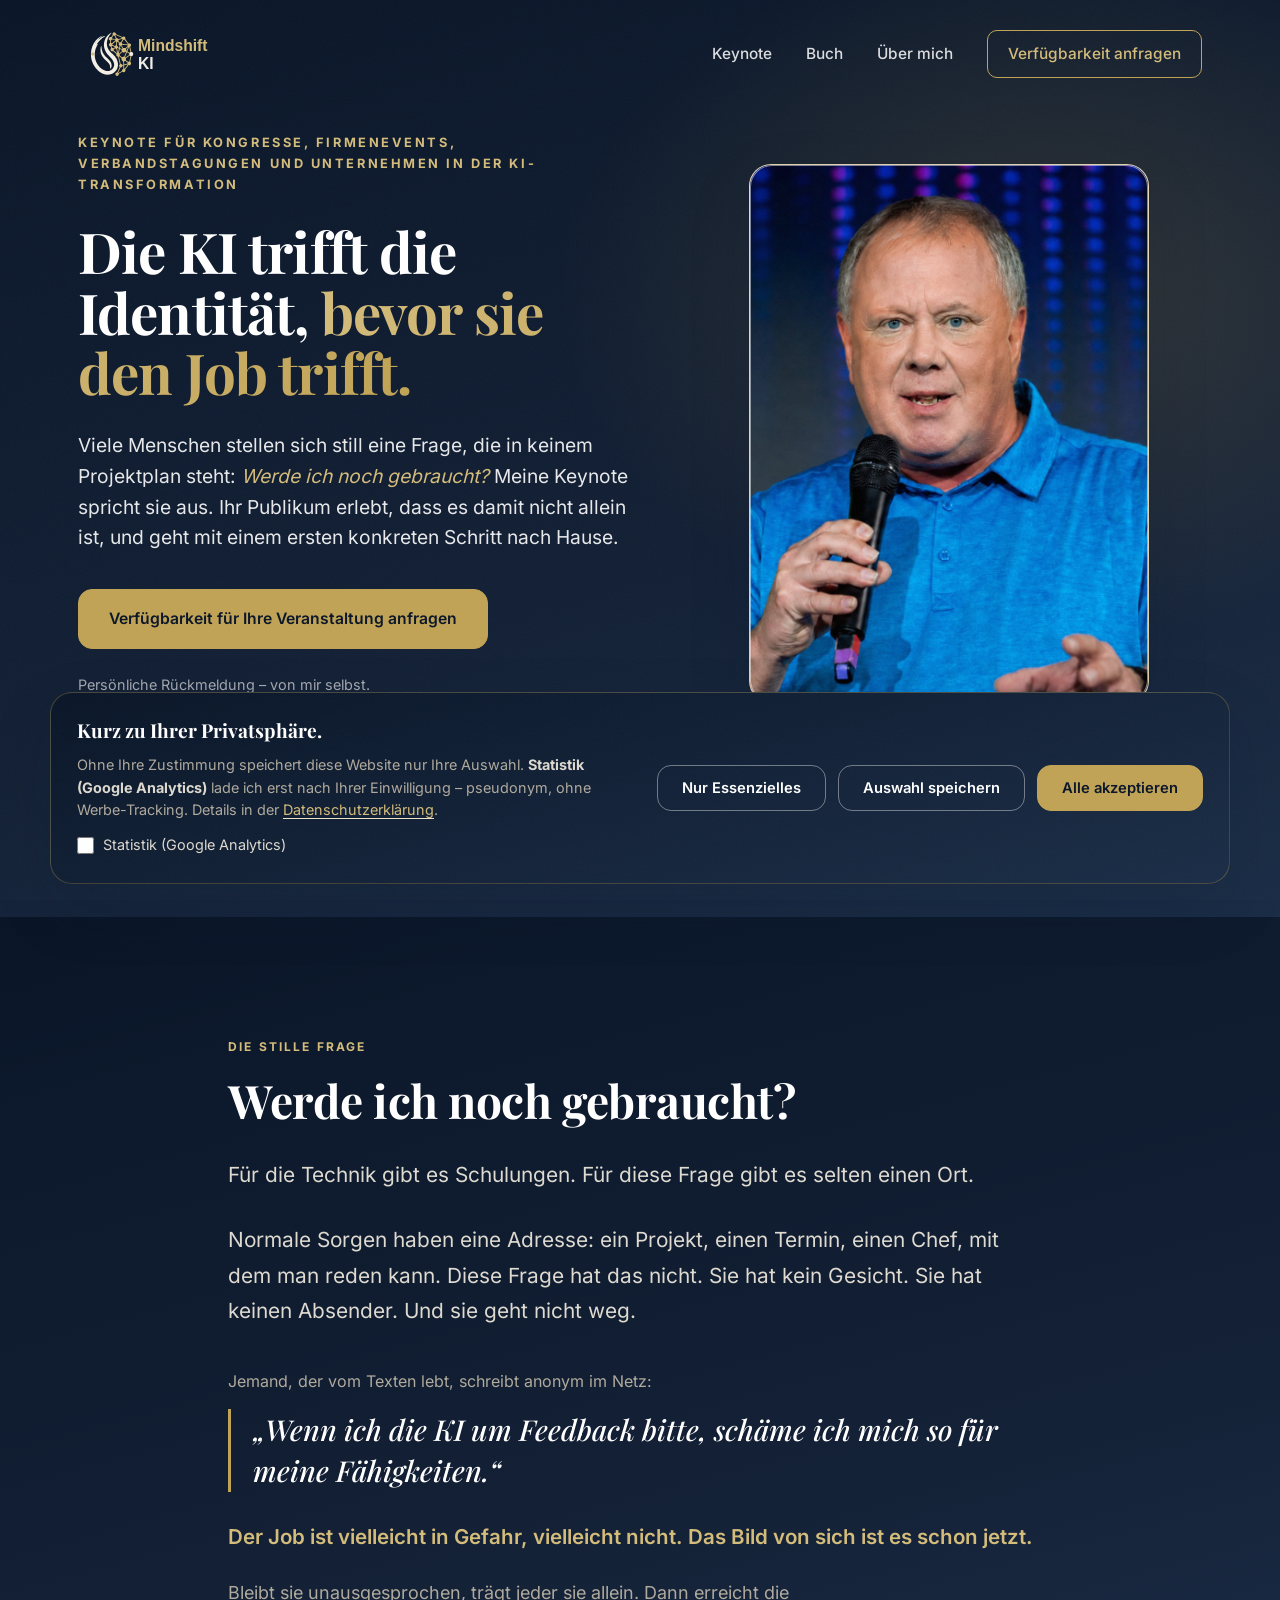
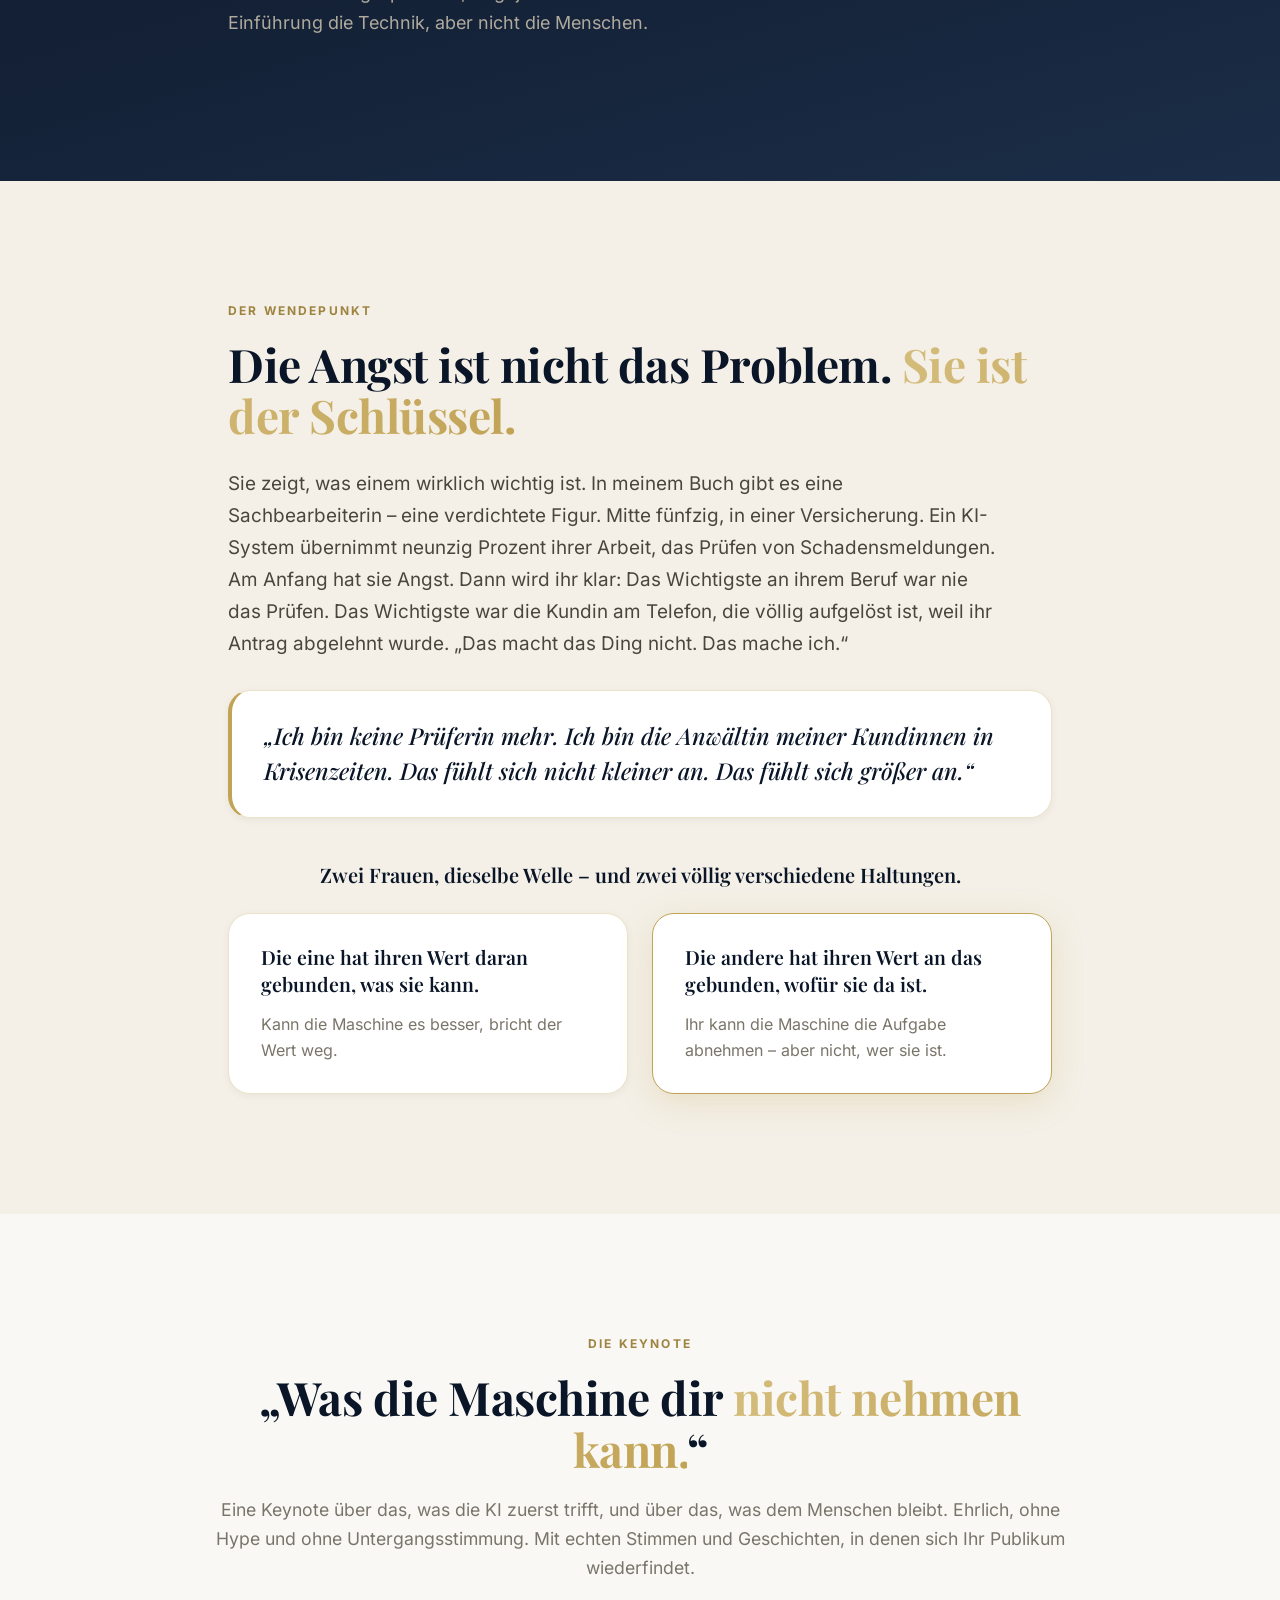
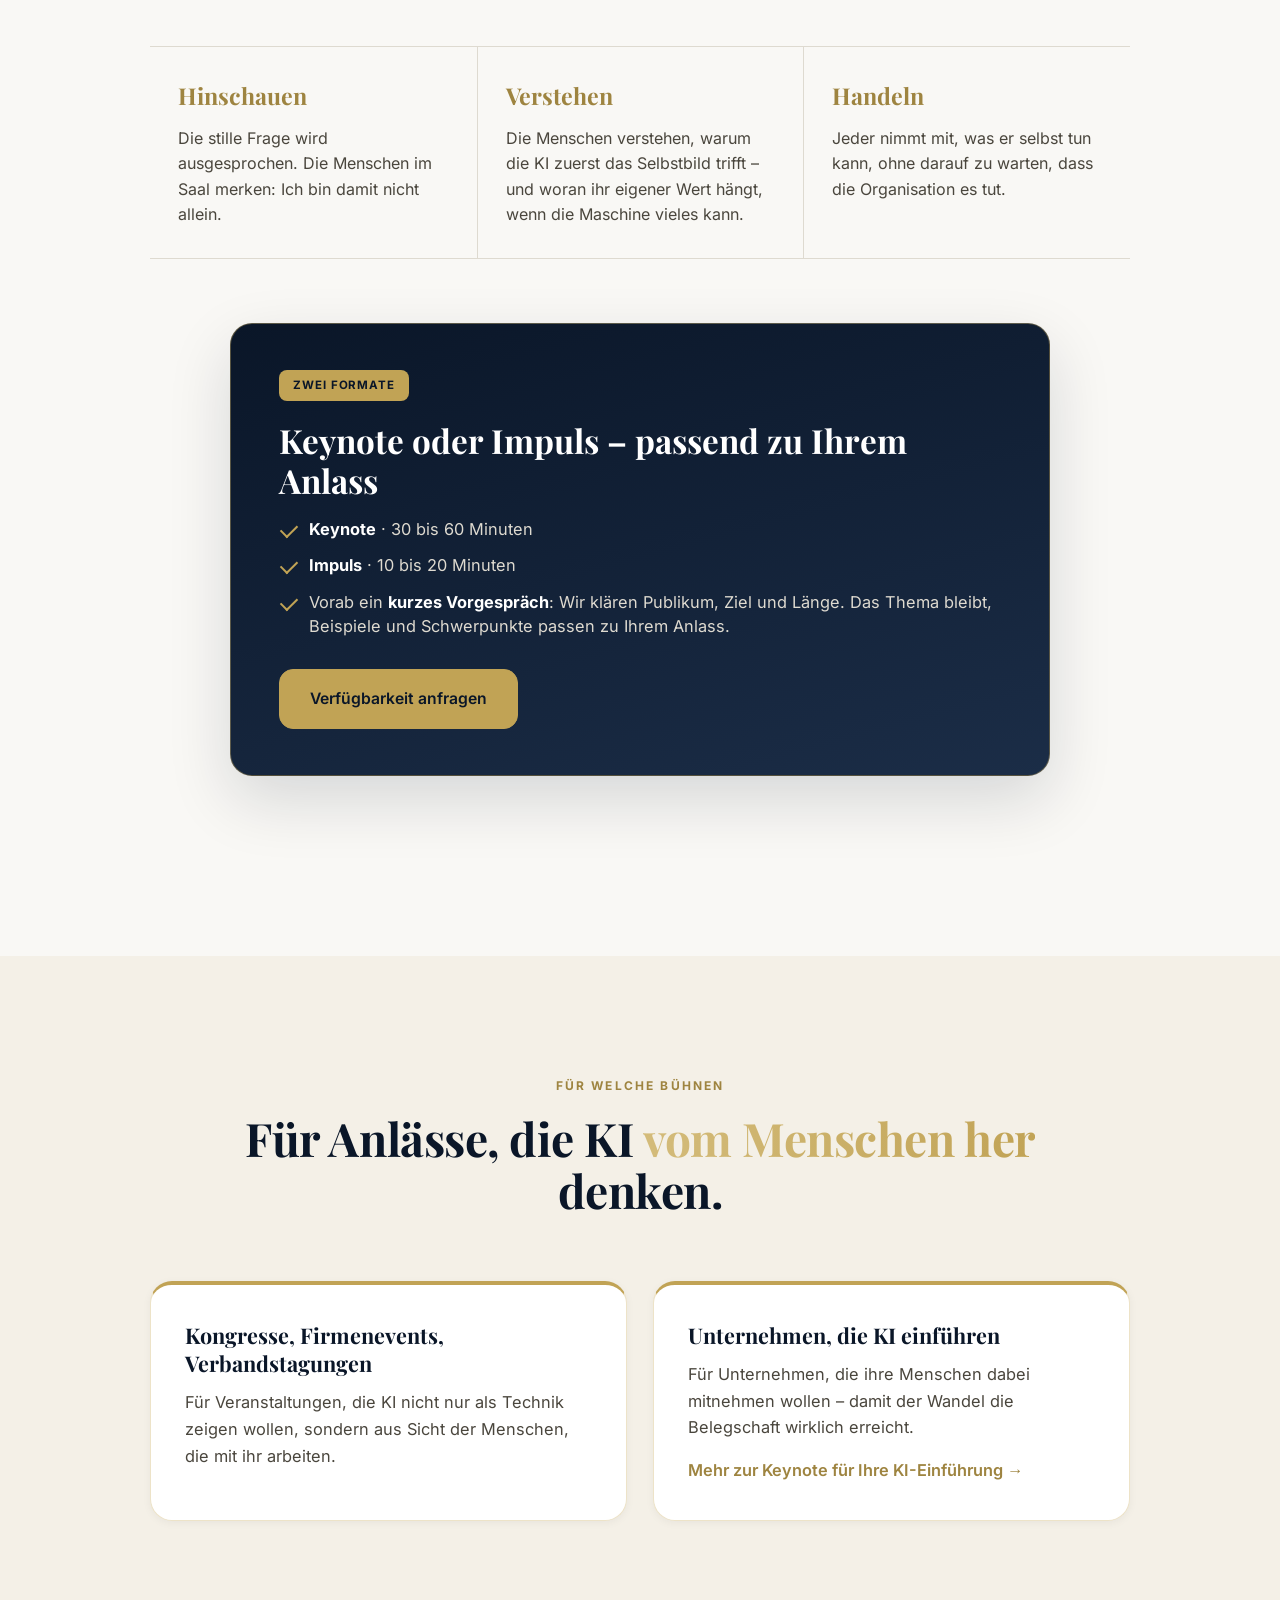
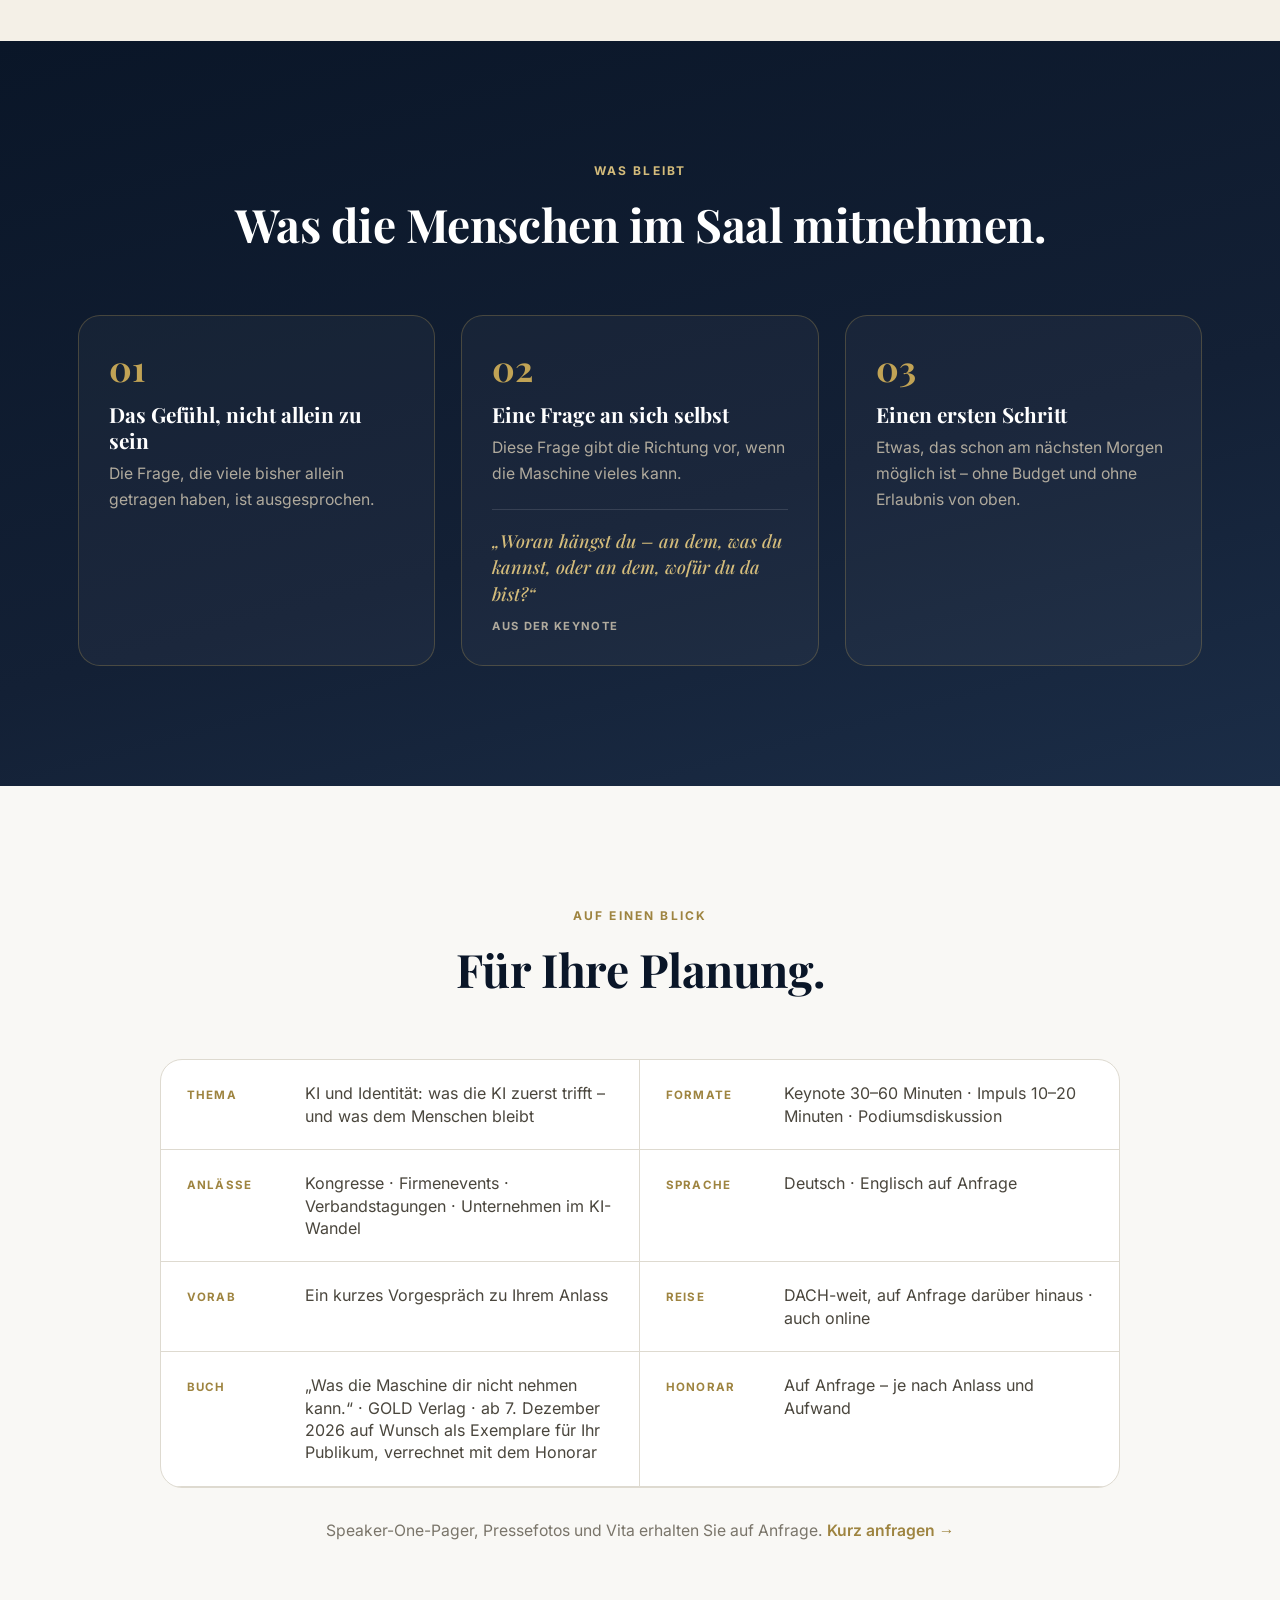
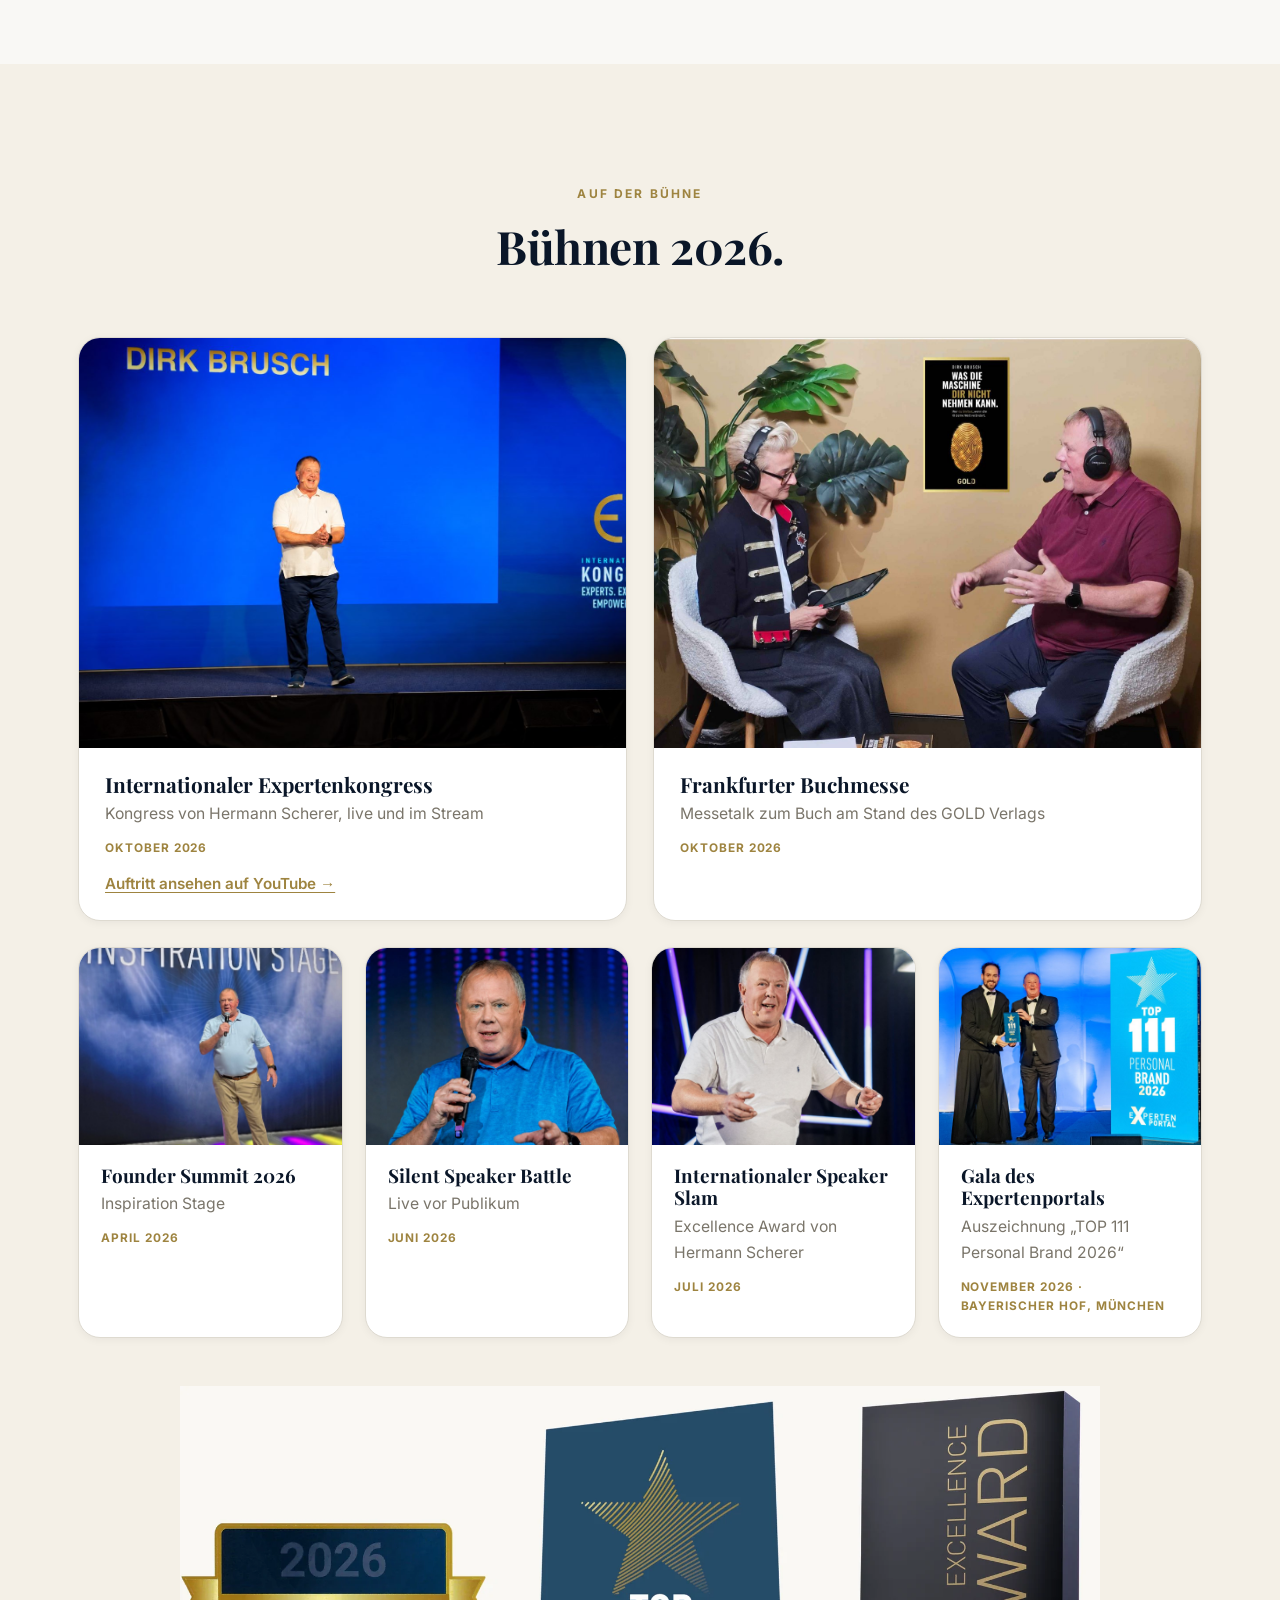
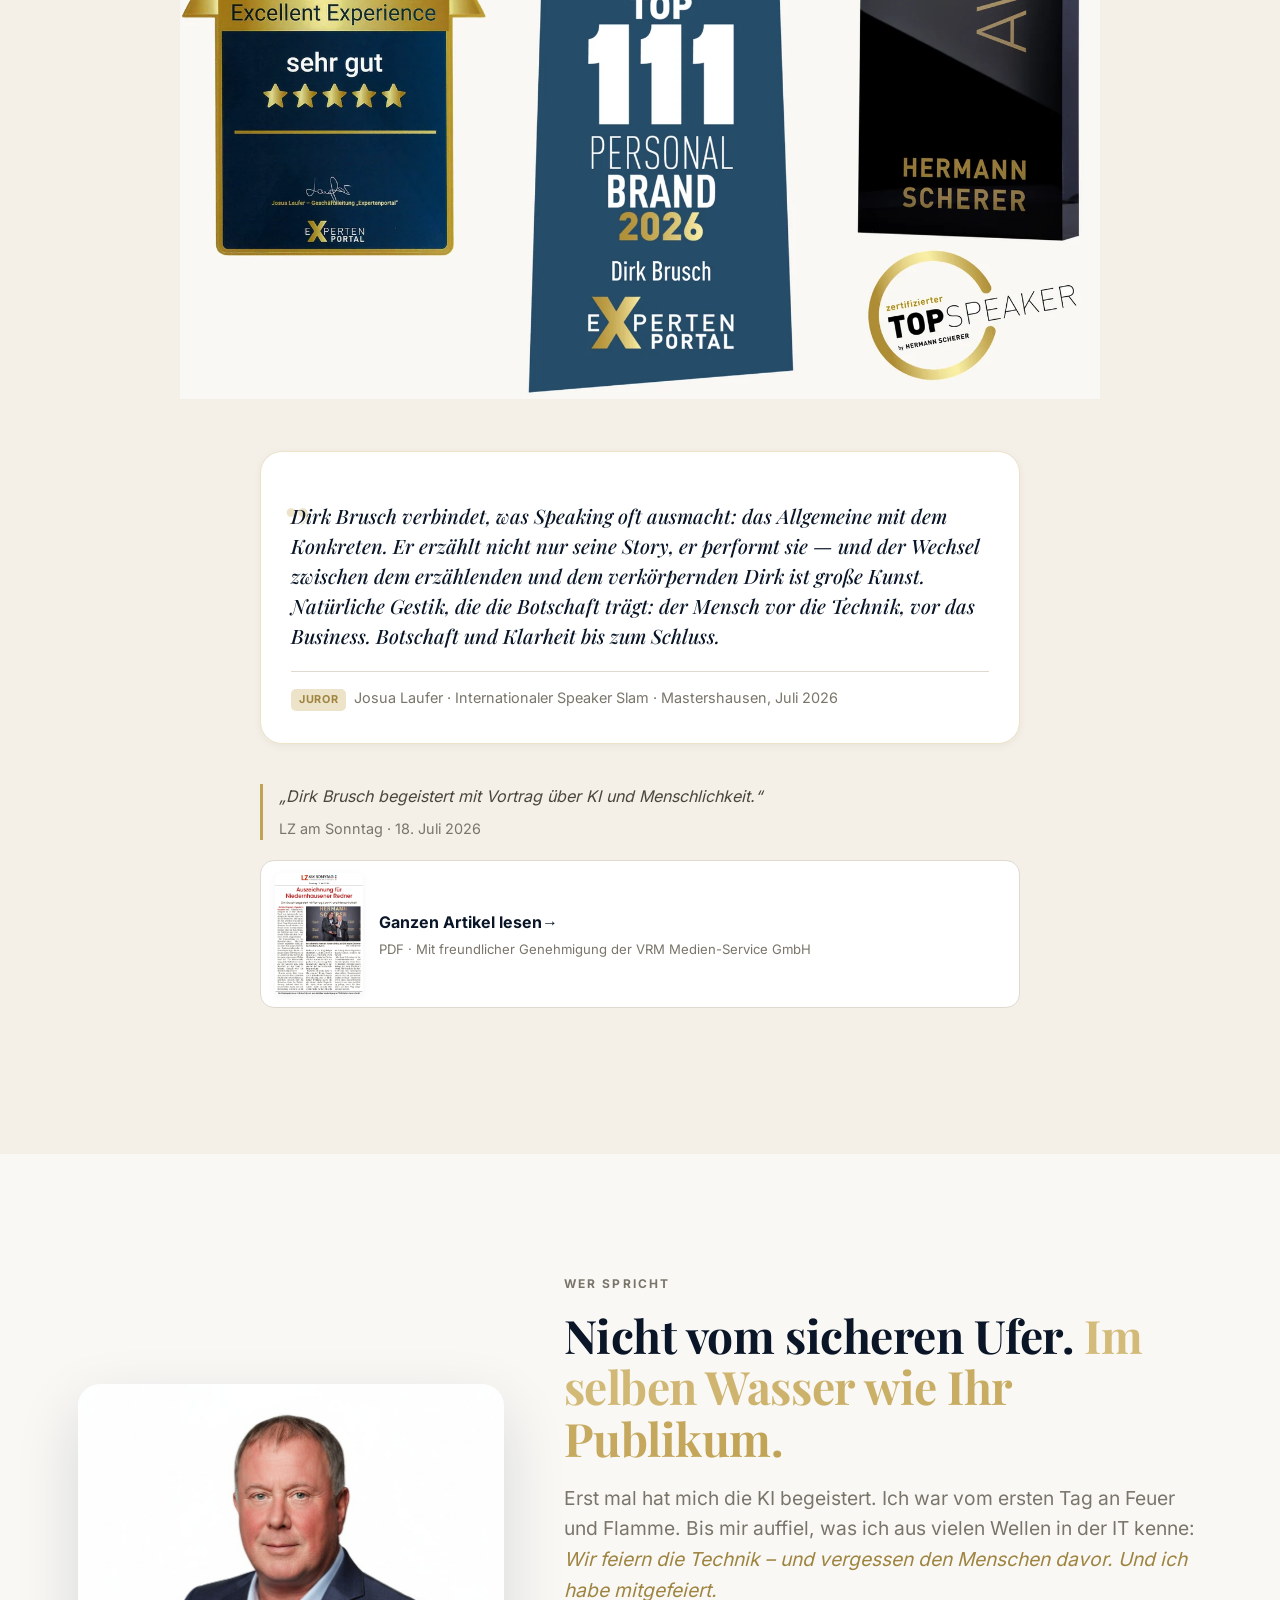
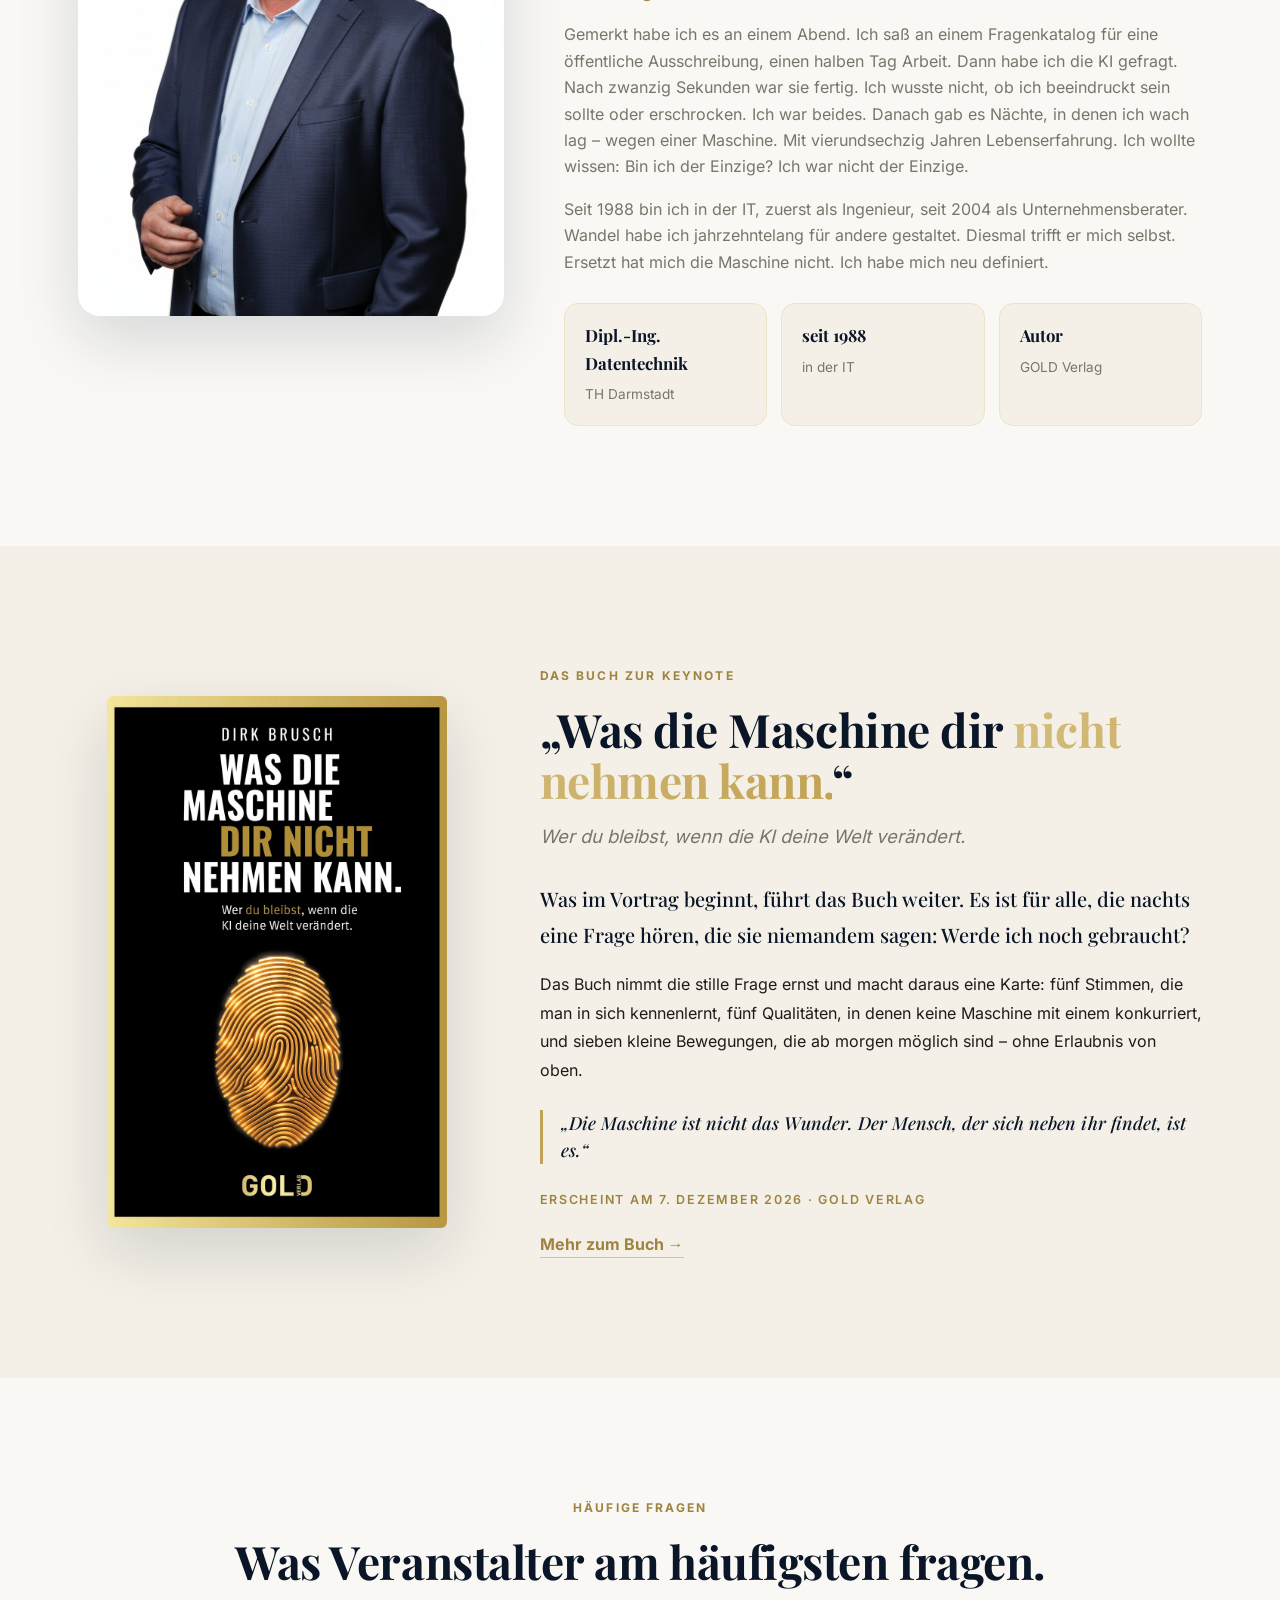
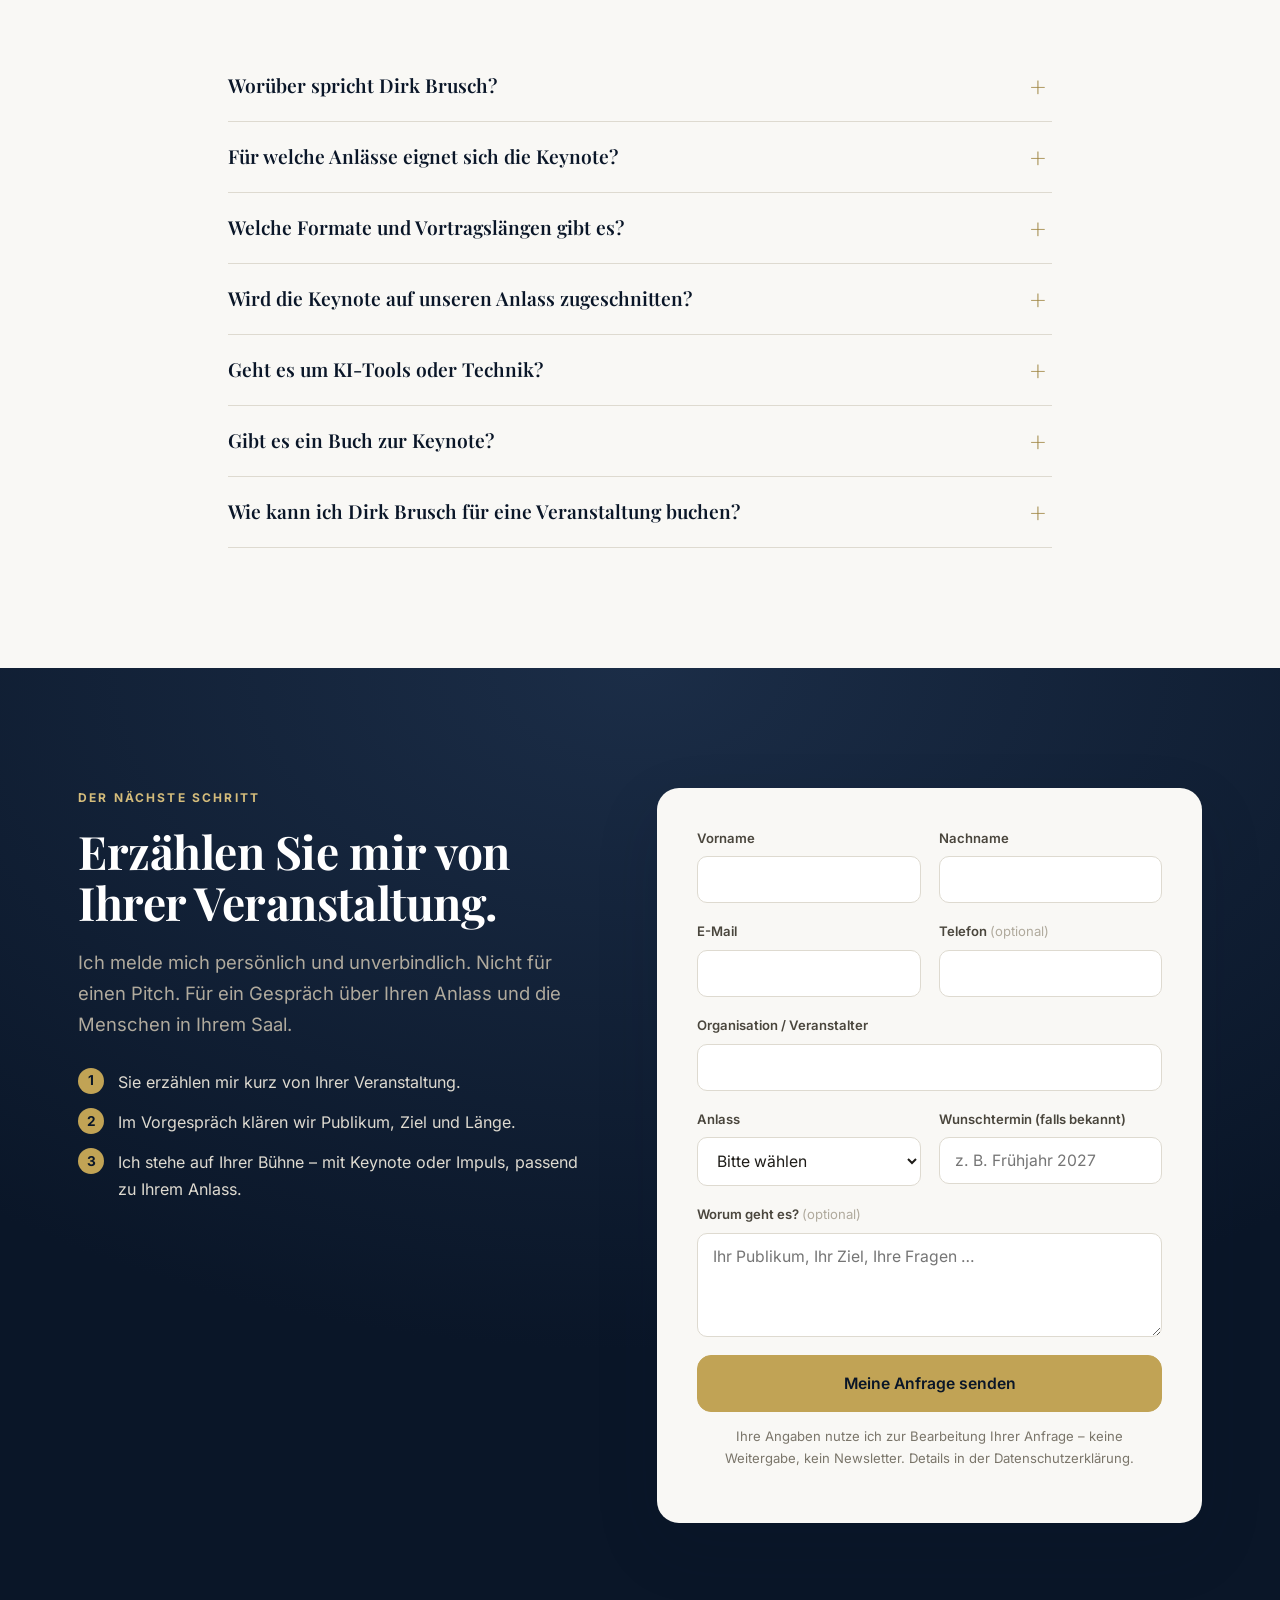
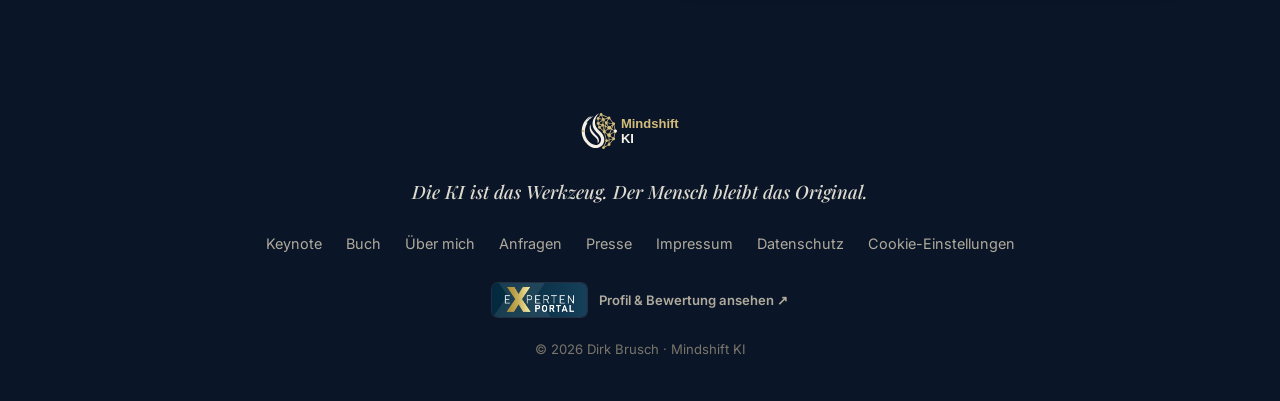
==== commit 5141c9a7: "Pruefbericht Paket A: Hero mobil, Bildgewicht, Sitemap, Anfrage-Leiste - Hero: Spalte minmax(0,1fr) " ====
--- a/index.html
+++ b/index.html
@@ -24,7 +24,7 @@
 <link rel="canonical" href="https://mindshift-ki.de/">
 <link rel="icon" href="favicon.svg" type="image/svg+xml">
 <link rel="stylesheet" href="fonts.css?v=1">
-<link rel="stylesheet" href="style.css?v=17">
+<link rel="stylesheet" href="style.css?v=18">
 <script type="application/ld+json">
 {
   "@context": "https://schema.org",
@@ -337,7 +337,7 @@
     </div>
     <div class="buehnenrow buehnenrow--neu">
       <article class="buehne buehne--gross reveal">
-        <div class="buehne__media"><img src="bilder/event-expertenkongress.jpg" alt="Dirk Brusch auf der Bühne des Internationalen Expertenkongresses von Hermann Scherer" loading="lazy" style="object-position:70% 50%"></div>
+        <div class="buehne__media"><img src="bilder/event-expertenkongress.jpg" width="1400" height="933" alt="Dirk Brusch auf der Bühne des Internationalen Expertenkongresses von Hermann Scherer" loading="lazy" style="object-position:70% 50%"></div>
         <div class="buehne__body">
           <h3 class="buehne__name">Internationaler Expertenkongress</h3>
           <p class="buehne__sub">Kongress von Hermann Scherer, live und im Stream</p>
@@ -346,7 +346,7 @@
         </div>
       </article>
       <article class="buehne buehne--gross reveal">
-        <div class="buehne__media"><img src="bilder/event-messetalk-buchmesse.jpg?v=3" alt="Dirk Brusch im Messetalk zu seinem Buch „Was die Maschine dir nicht nehmen kann.“ am Stand des GOLD Verlags auf der Frankfurter Buchmesse" loading="lazy"></div>
+        <div class="buehne__media"><img src="bilder/event-messetalk-buchmesse.jpg?v=3" width="1400" height="1050" alt="Dirk Brusch im Messetalk zu seinem Buch „Was die Maschine dir nicht nehmen kann.“ am Stand des GOLD Verlags auf der Frankfurter Buchmesse" loading="lazy"></div>
         <div class="buehne__body">
           <h3 class="buehne__name">Frankfurter Buchmesse</h3>
           <p class="buehne__sub">Messetalk zum Buch am Stand des GOLD Verlags</p>
@@ -357,7 +357,7 @@
 
     <div class="buehnenrow buehnenrow--vier">
       <article class="buehne reveal">
-        <div class="buehne__media"><img src="bilder/event-founder-summit.jpg?v=2" alt="Dirk Brusch auf der Founder Summit Inspiration Stage" loading="lazy"></div>
+        <div class="buehne__media"><img src="bilder/event-founder-summit.jpg?v=2" width="1200" height="900" alt="Dirk Brusch auf der Founder Summit Inspiration Stage" loading="lazy"></div>
         <div class="buehne__body">
           <h3 class="buehne__name">Founder Summit 2026</h3>
           <p class="buehne__sub">Inspiration Stage</p>
@@ -365,7 +365,7 @@
         </div>
       </article>
       <article class="buehne reveal">
-        <div class="buehne__media"><img src="bilder/event-ssb.jpg?v=3" alt="Dirk Brusch beim Silent Speaker Battle" loading="lazy"></div>
+        <div class="buehne__media"><img src="bilder/event-ssb.jpg?v=3" width="1200" height="900" alt="Dirk Brusch beim Silent Speaker Battle" loading="lazy"></div>
         <div class="buehne__body">
           <h3 class="buehne__name">Silent Speaker Battle</h3>
           <p class="buehne__sub">Live vor Publikum</p>
@@ -373,7 +373,7 @@
         </div>
       </article>
       <article class="buehne reveal">
-        <div class="buehne__media"><img src="bilder/event-speakerslam.jpg?v=3" alt="Dirk Brusch beim Internationalen Speaker Slam" loading="lazy"></div>
+        <div class="buehne__media"><img src="bilder/event-speakerslam.jpg?v=3" width="1200" height="900" alt="Dirk Brusch beim Internationalen Speaker Slam" loading="lazy"></div>
         <div class="buehne__body">
           <h3 class="buehne__name">Internationaler Speaker Slam</h3>
           <p class="buehne__sub">Excellence Award von Hermann Scherer</p>
@@ -381,7 +381,7 @@
         </div>
       </article>
       <article class="buehne reveal">
-        <div class="buehne__media"><img src="bilder/event-gala-top111.jpg?v=1" alt="Dirk Brusch erhält auf der Gala des Expertenportals im Bayerischen Hof München die Auszeichnung „TOP 111 Personal Brand 2026“" loading="lazy"></div>
+        <div class="buehne__media"><img src="bilder/event-gala-top111.jpg?v=1" width="1200" height="900" alt="Dirk Brusch erhält auf der Gala des Expertenportals im Bayerischen Hof München die Auszeichnung „TOP 111 Personal Brand 2026“" loading="lazy"></div>
         <div class="buehne__body">
           <h3 class="buehne__name">Gala des Expertenportals</h3>
           <p class="buehne__sub">Auszeichnung „TOP 111 Personal Brand 2026“</p>
@@ -391,7 +391,7 @@
     </div>
 
     <div class="buehnen__siegel reveal">
-      <img src="bilder/auszeichnungen-2026.png?v=2" alt="Auszeichnungen: Excellent Experience – sehr gut (Expertenportal 2026), Top 111 Personal Brand 2026, Excellence Award (Hermann Scherer), Zertifizierter Top Speaker" loading="lazy">
+      <img src="bilder/auszeichnungen-2026-1600.webp" srcset="bilder/auszeichnungen-2026-800.webp 800w, bilder/auszeichnungen-2026-1600.webp 1600w" sizes="(max-width: 960px) calc(100vw - 40px), 920px" width="1600" height="1067" alt="Auszeichnungen: Excellent Experience – sehr gut (Expertenportal 2026), Top 111 Personal Brand 2026, Excellence Award (Hermann Scherer), Zertifizierter Top Speaker" loading="lazy">
     </div>
 
     <blockquote class="stimme stimme--solo reveal">
@@ -402,7 +402,7 @@
     <div class="buehnen__presse reveal">
       <blockquote class="clincher__presse">„Dirk Brusch begeistert mit Vortrag über KI und Menschlichkeit.“<cite class="clincher__quelle">LZ am Sonntag · 18. Juli 2026</cite></blockquote>
       <a class="clincher__clip" href="presse/LZ-am-Sonntag-2026-07-18-Dirk-Brusch.pdf" target="_blank" rel="noopener" aria-label="Ganzen Presseartikel der LZ am Sonntag vom 18. Juli 2026 als PDF öffnen">
-        <img class="clincher__clip-img" src="bilder/presse-lz-2026-07-18.jpg?v=1" alt="Zeitungsartikel „Auszeichnung für Niedernhausener Redner“ aus der LZ am Sonntag vom 18. Juli 2026" loading="lazy">
+        <img class="clincher__clip-img" src="bilder/presse-lz-2026-07-18.jpg?v=1" width="1068" height="1482" alt="Zeitungsartikel „Auszeichnung für Niedernhausener Redner“ aus der LZ am Sonntag vom 18. Juli 2026" loading="lazy">
         <span class="clincher__clip-body">
           <span class="clincher__clip-cta">Ganzen Artikel lesen<span class="clincher__clip-arrow"> →</span></span>
           <span class="clincher__clip-meta">PDF · Mit freundlicher Genehmigung der VRM Medien-Service GmbH</span>
@@ -416,7 +416,7 @@
 <section class="section section--light ueber" id="ueber">
   <div class="wrap ueber__grid">
     <div class="ueber__portrait reveal">
-      <img src="bilder/portrait-dirk.jpg" alt="Dirk Brusch — Porträt" loading="lazy" style="object-position:50% 30%">
+      <img src="bilder/portrait-dirk.jpg" width="864" height="1184" alt="Dirk Brusch — Porträt" loading="lazy" style="object-position:50% 30%">
     </div>
     <div class="ueber__text reveal">
       <p class="kicker">Wer spricht</p>
@@ -437,7 +437,7 @@
 <section class="section section--cream buch" id="buch">
   <div class="wrap buch__grid">
     <div class="buch__cover reveal">
-      <img src="buch/cover-was-die-maschine.jpg" alt="Buchcover „Was die Maschine dir nicht nehmen kann. Wer du bleibst, wenn die KI deine Welt verändert.“" loading="lazy">
+      <img src="buch/cover-was-die-maschine.jpg" width="900" height="1409" alt="Buchcover „Was die Maschine dir nicht nehmen kann. Wer du bleibst, wenn die KI deine Welt verändert.“" loading="lazy">
     </div>
     <div class="buch__body reveal">
       <p class="kicker">Das Buch zur Keynote</p>
@@ -592,7 +592,7 @@
 </footer>
 
 <!-- Klebriger Mobile-CTA -->
-<div class="stickycta" id="stickyCta" aria-hidden="true">
+<div class="stickycta" id="stickyCta" aria-hidden="true" inert>
   <div class="stickycta__text"><strong>Keynote gesucht?</strong><span>Erzählen Sie mir von Ihrem Anlass.</span></div>
   <a href="#anfrage" class="btn btn--gold btn--sm">Meine Anfrage</a>
 </div>
@@ -614,6 +614,6 @@
 </div>
 
 <script src="consent.js?v=2" defer></script>
-<script src="script.js?v=1"></script>
+<script src="script.js?v=2"></script>
 </body>
 </html>
--- a/style.css
+++ b/style.css
@@ -27,7 +27,7 @@
   font-family:var(--ff-body); color:var(--stone-700); background:var(--off-white);
   line-height:1.65; -webkit-font-smoothing:antialiased; overflow-x:hidden;
 }
-img{max-width:100%;display:block}
+img{max-width:100%;height:auto;display:block}
 a{color:inherit;text-decoration:none}
 em{font-style:italic}
 
@@ -472,7 +472,8 @@
 
 /* ============ RESPONSIVE ============ */
 @media (max-width:1080px){
-  .hero__inner{grid-template-columns:1fr;gap:40px;text-align:center;justify-items:center}
+  .hero__inner{grid-template-columns:minmax(0,1fr);gap:40px;text-align:center;justify-items:center}
+  .hero .btn{white-space:normal;text-align:center;max-width:100%}
   .hero__content{max-width:640px}
   .hero__title{max-width:none}
   .hero__lead,.hero__micro{margin-left:auto;margin-right:auto}
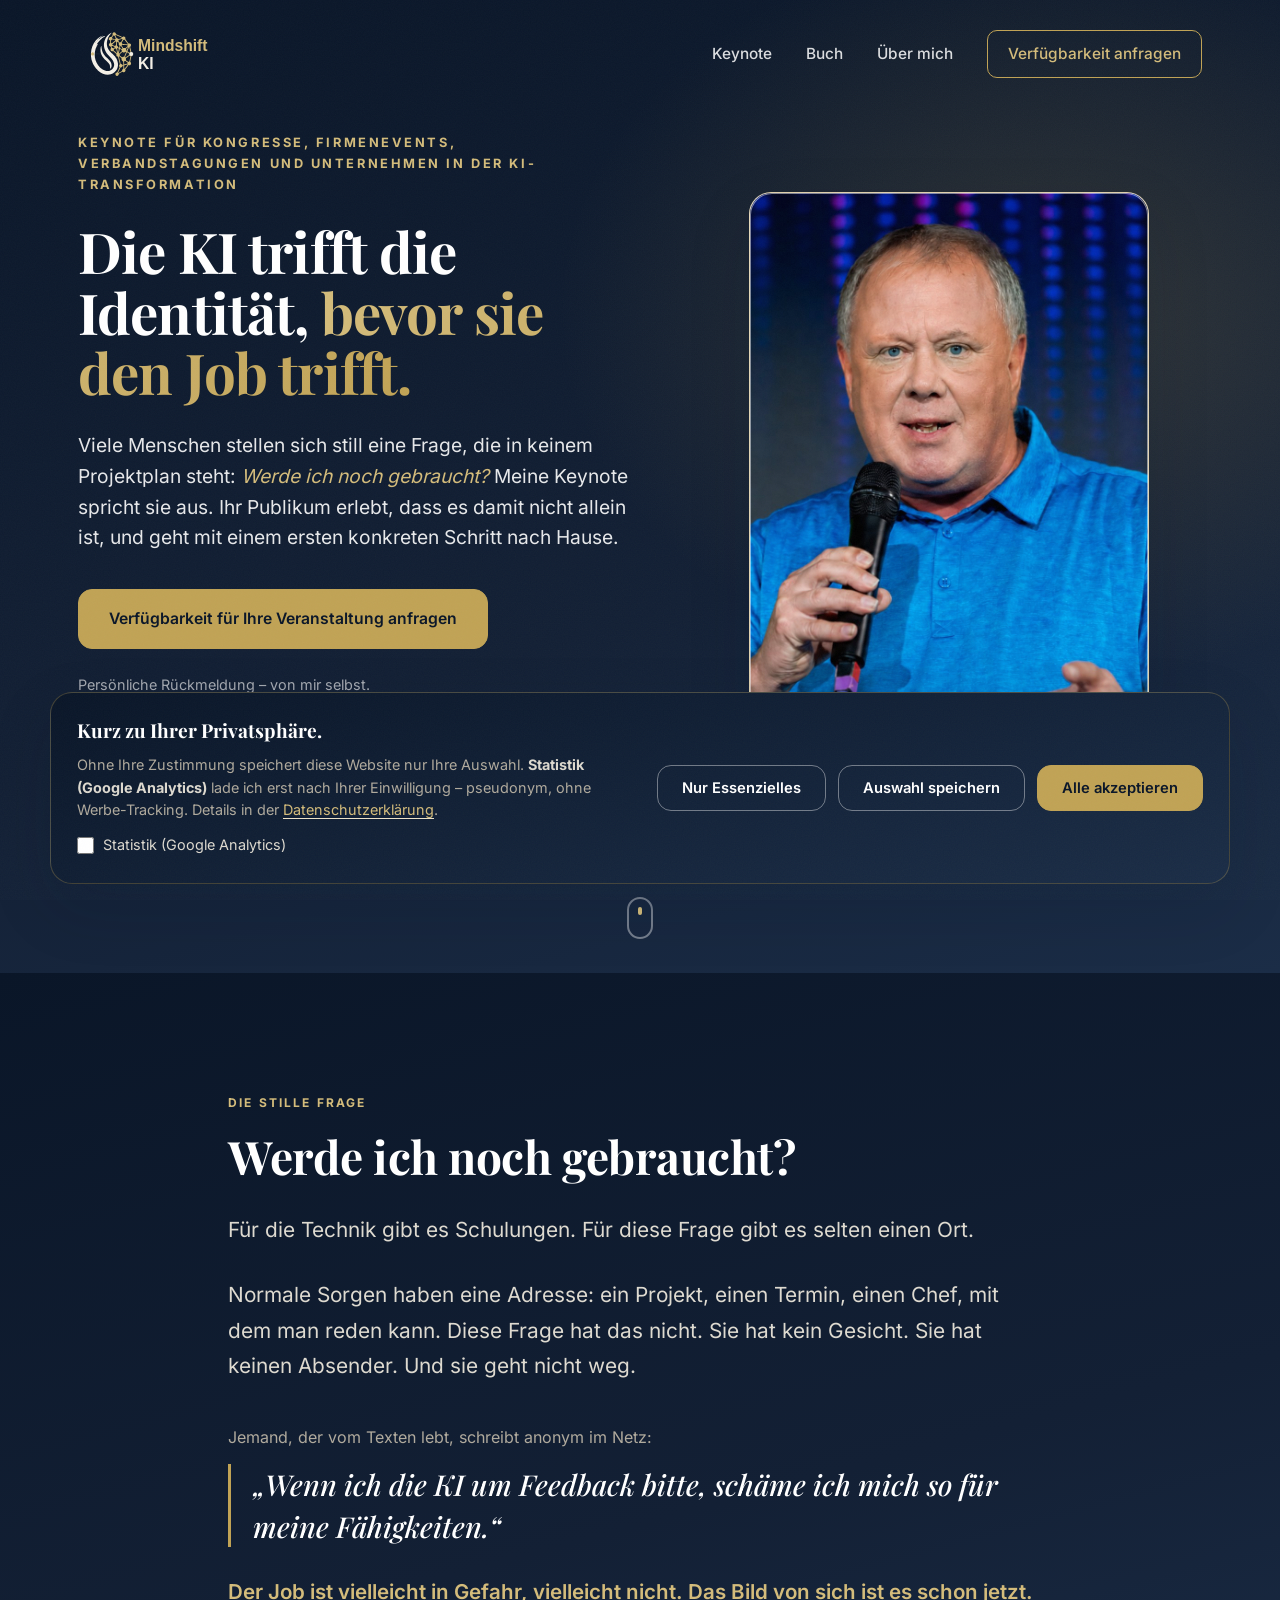
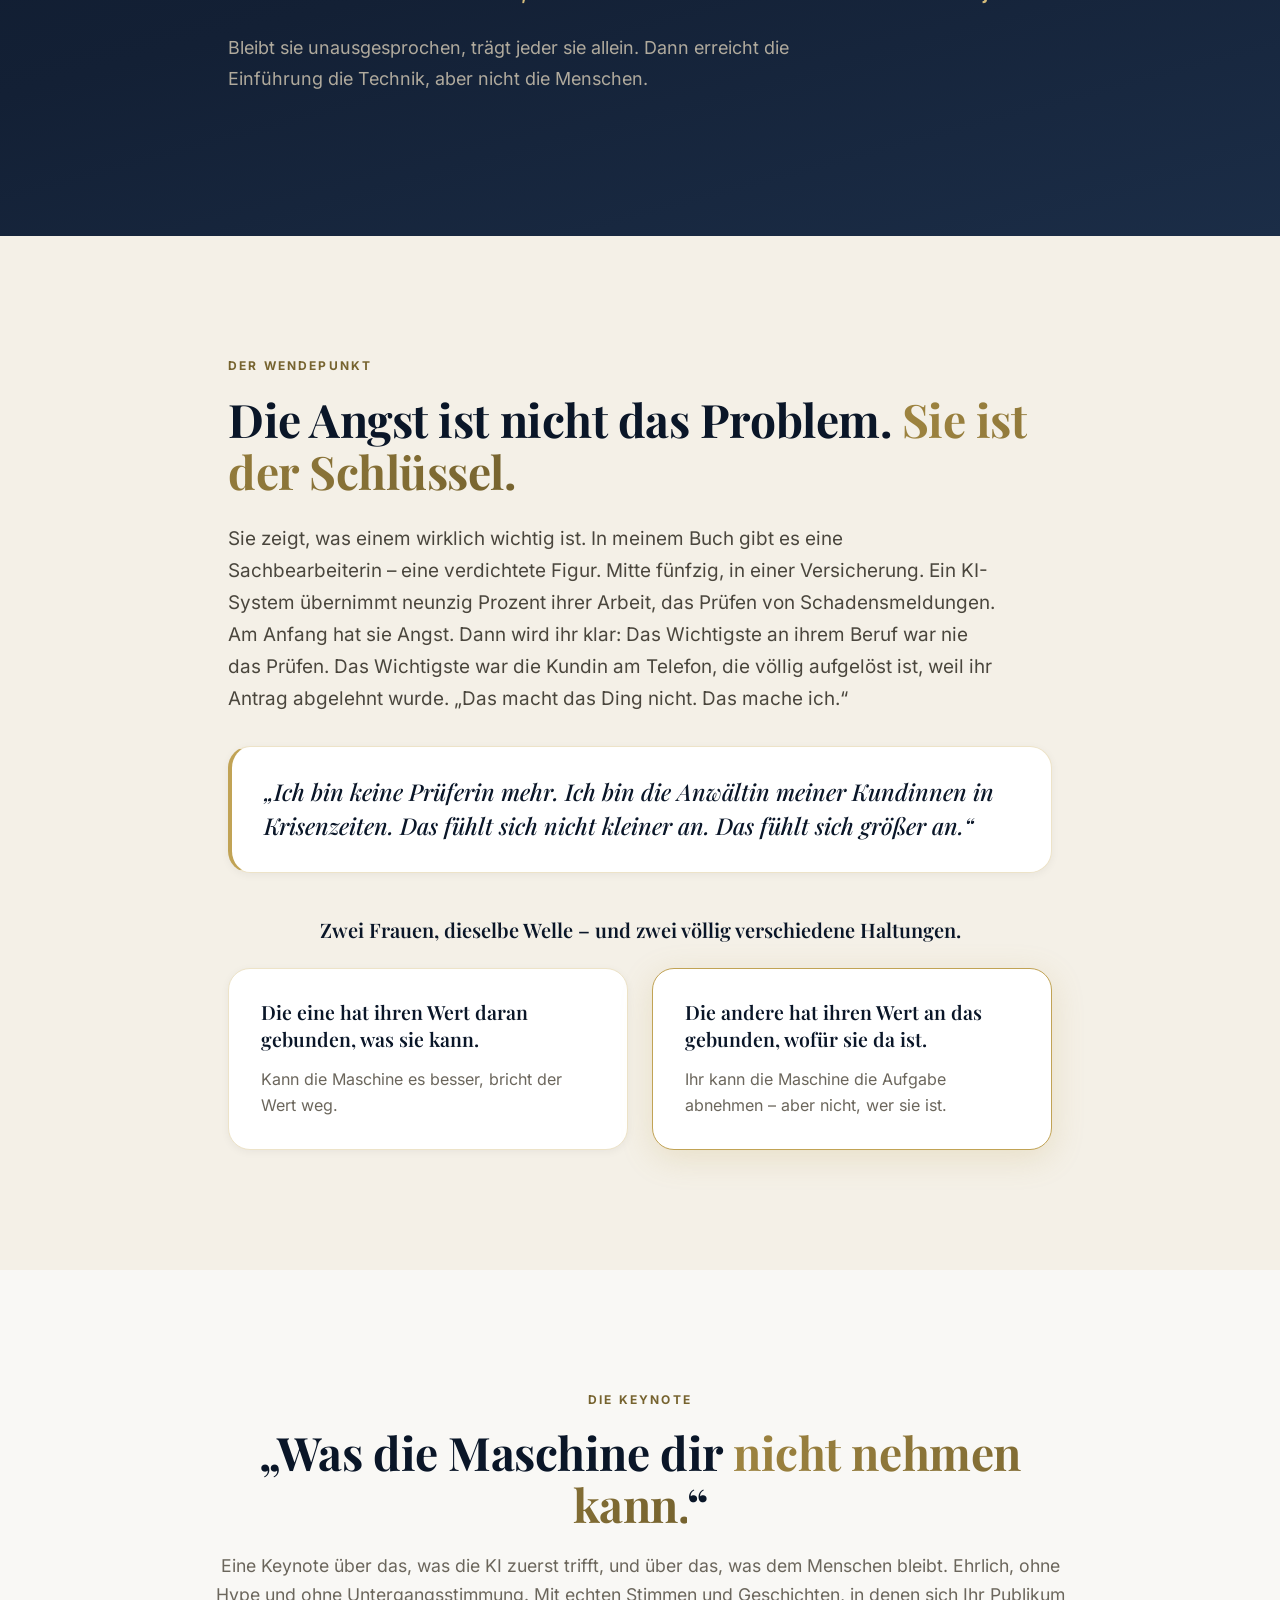
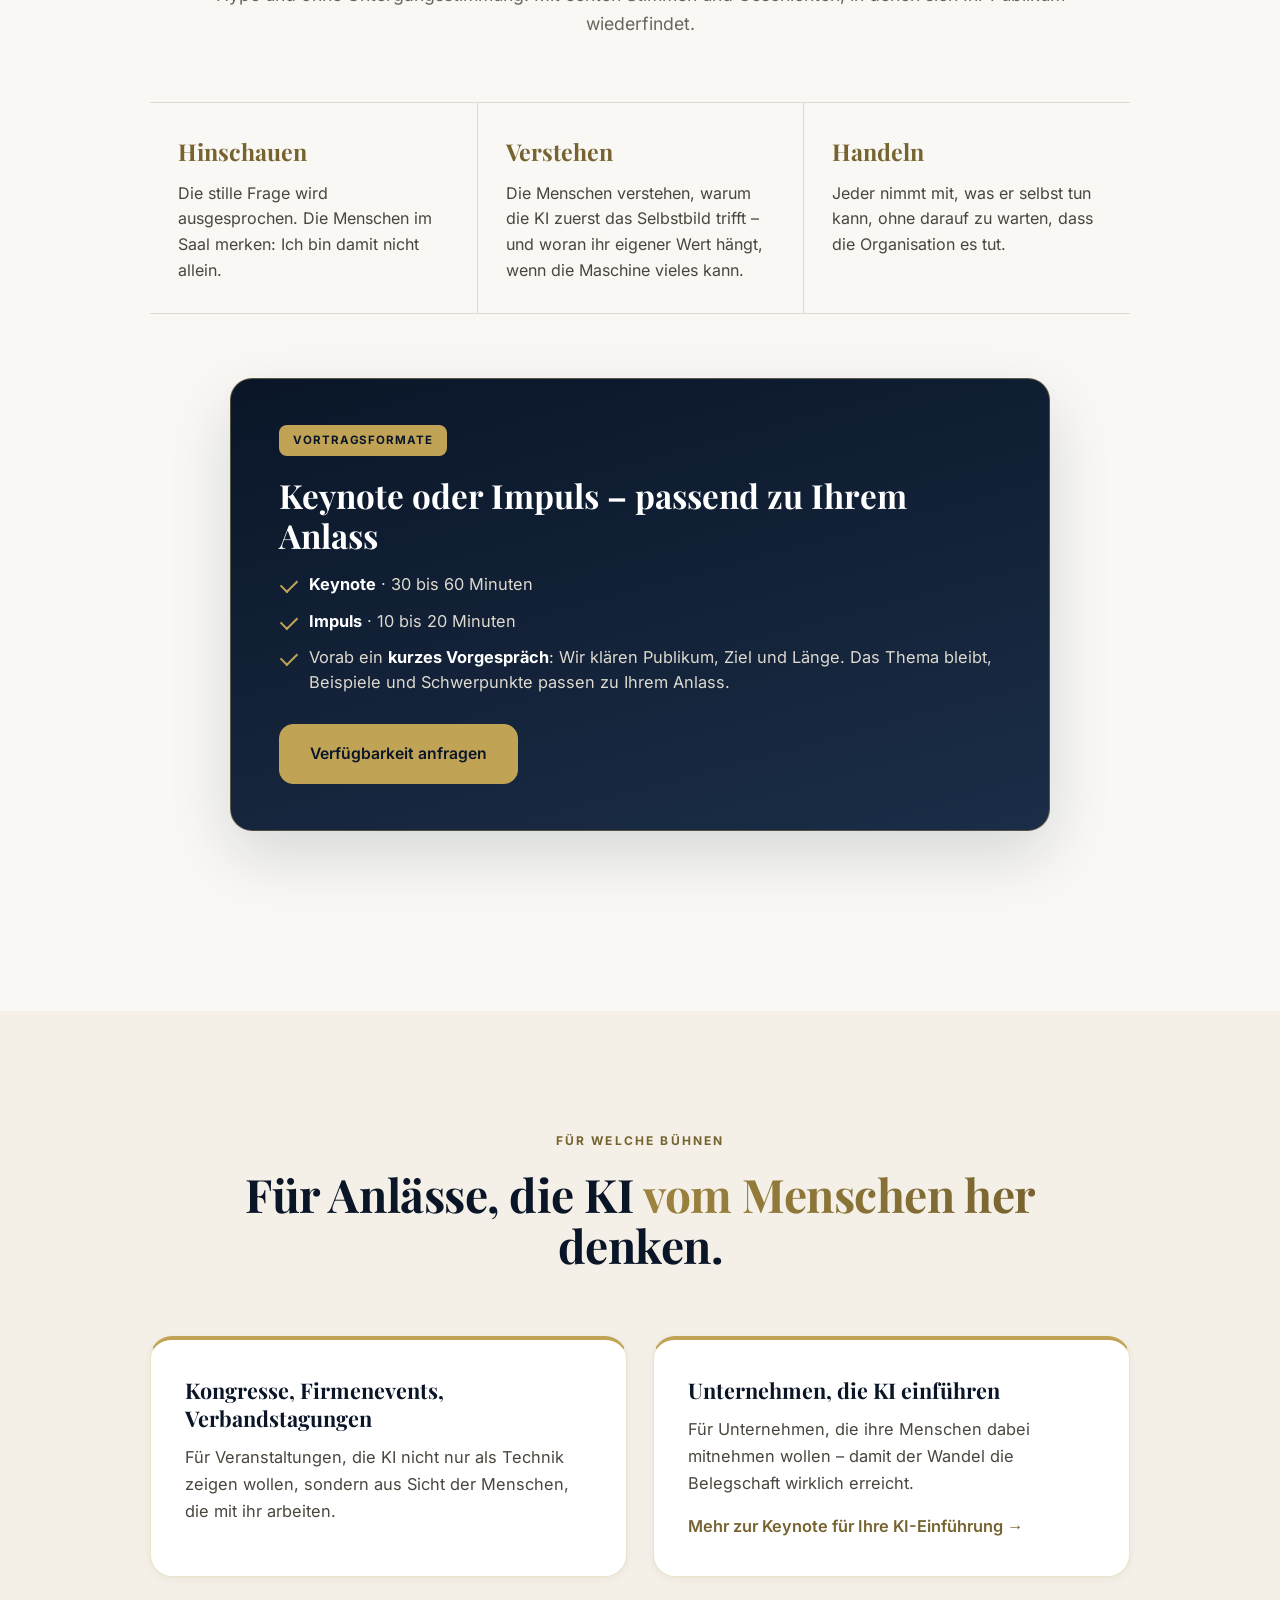
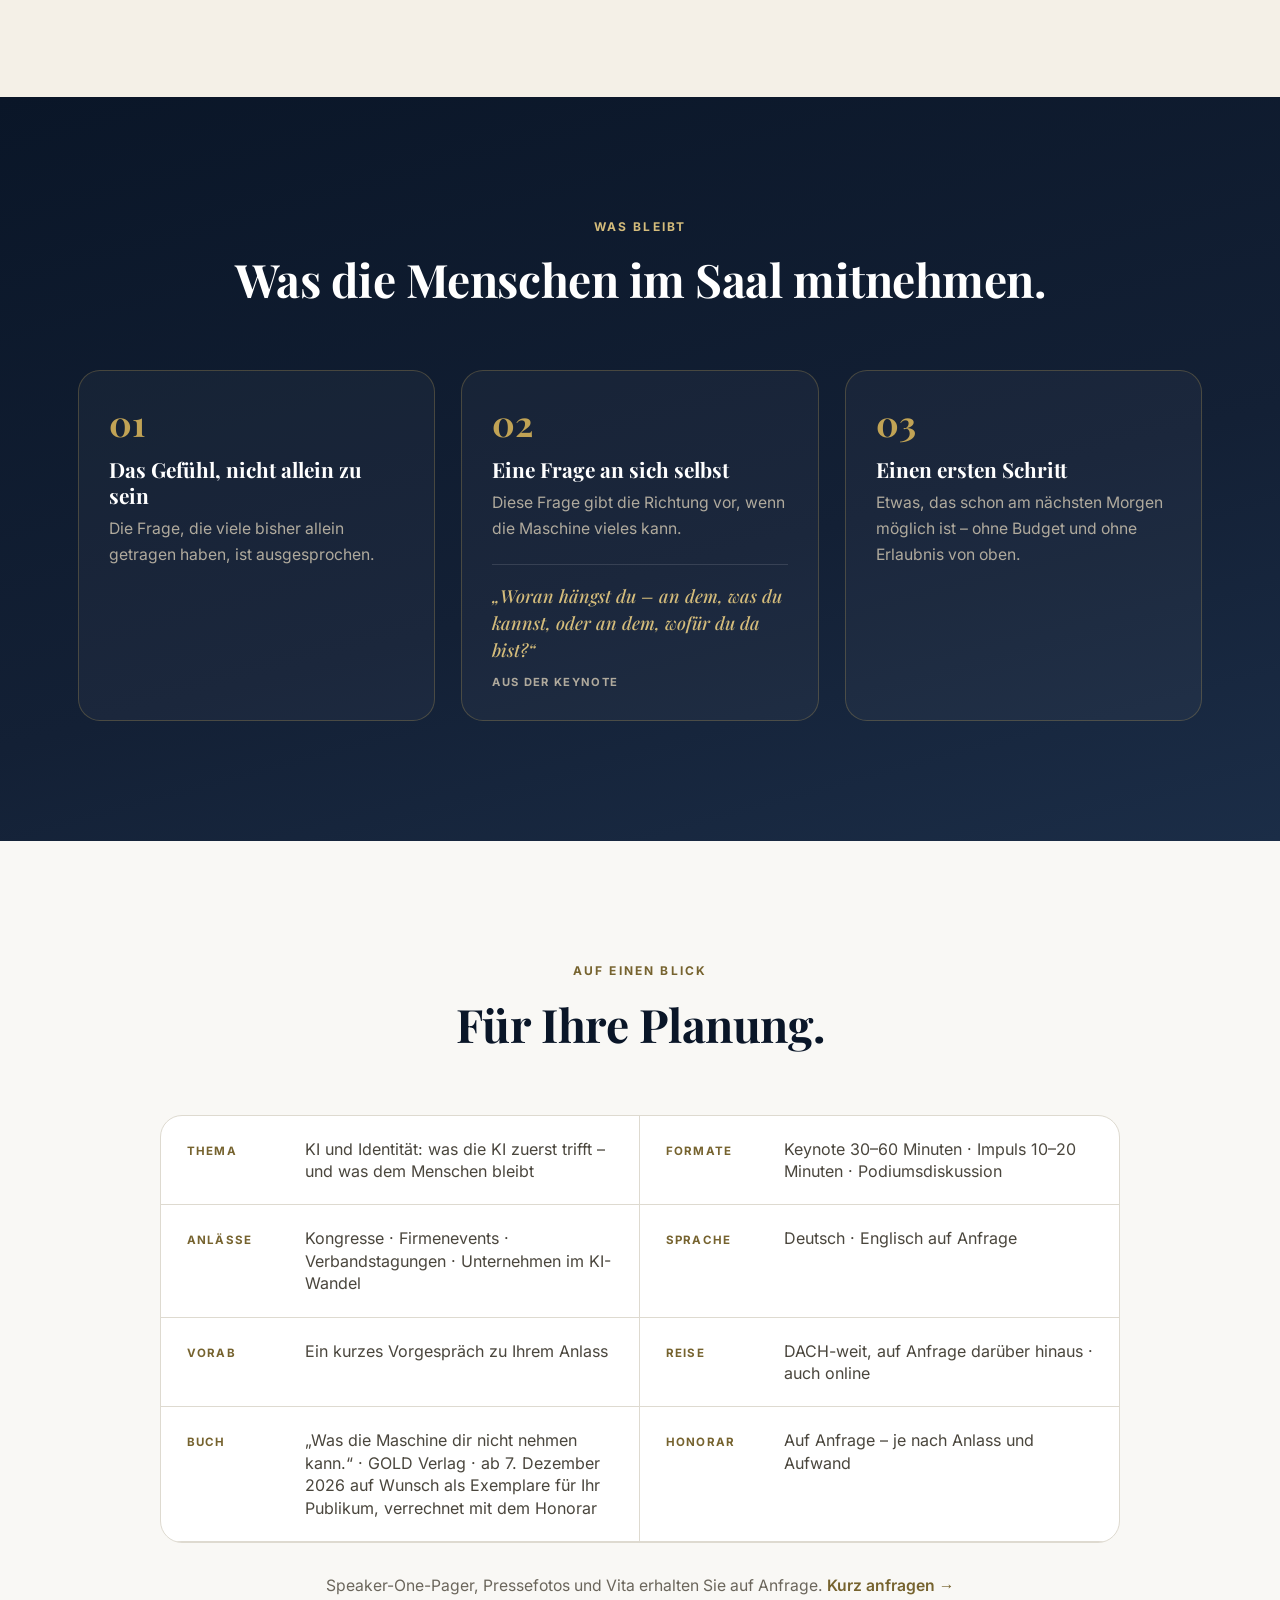
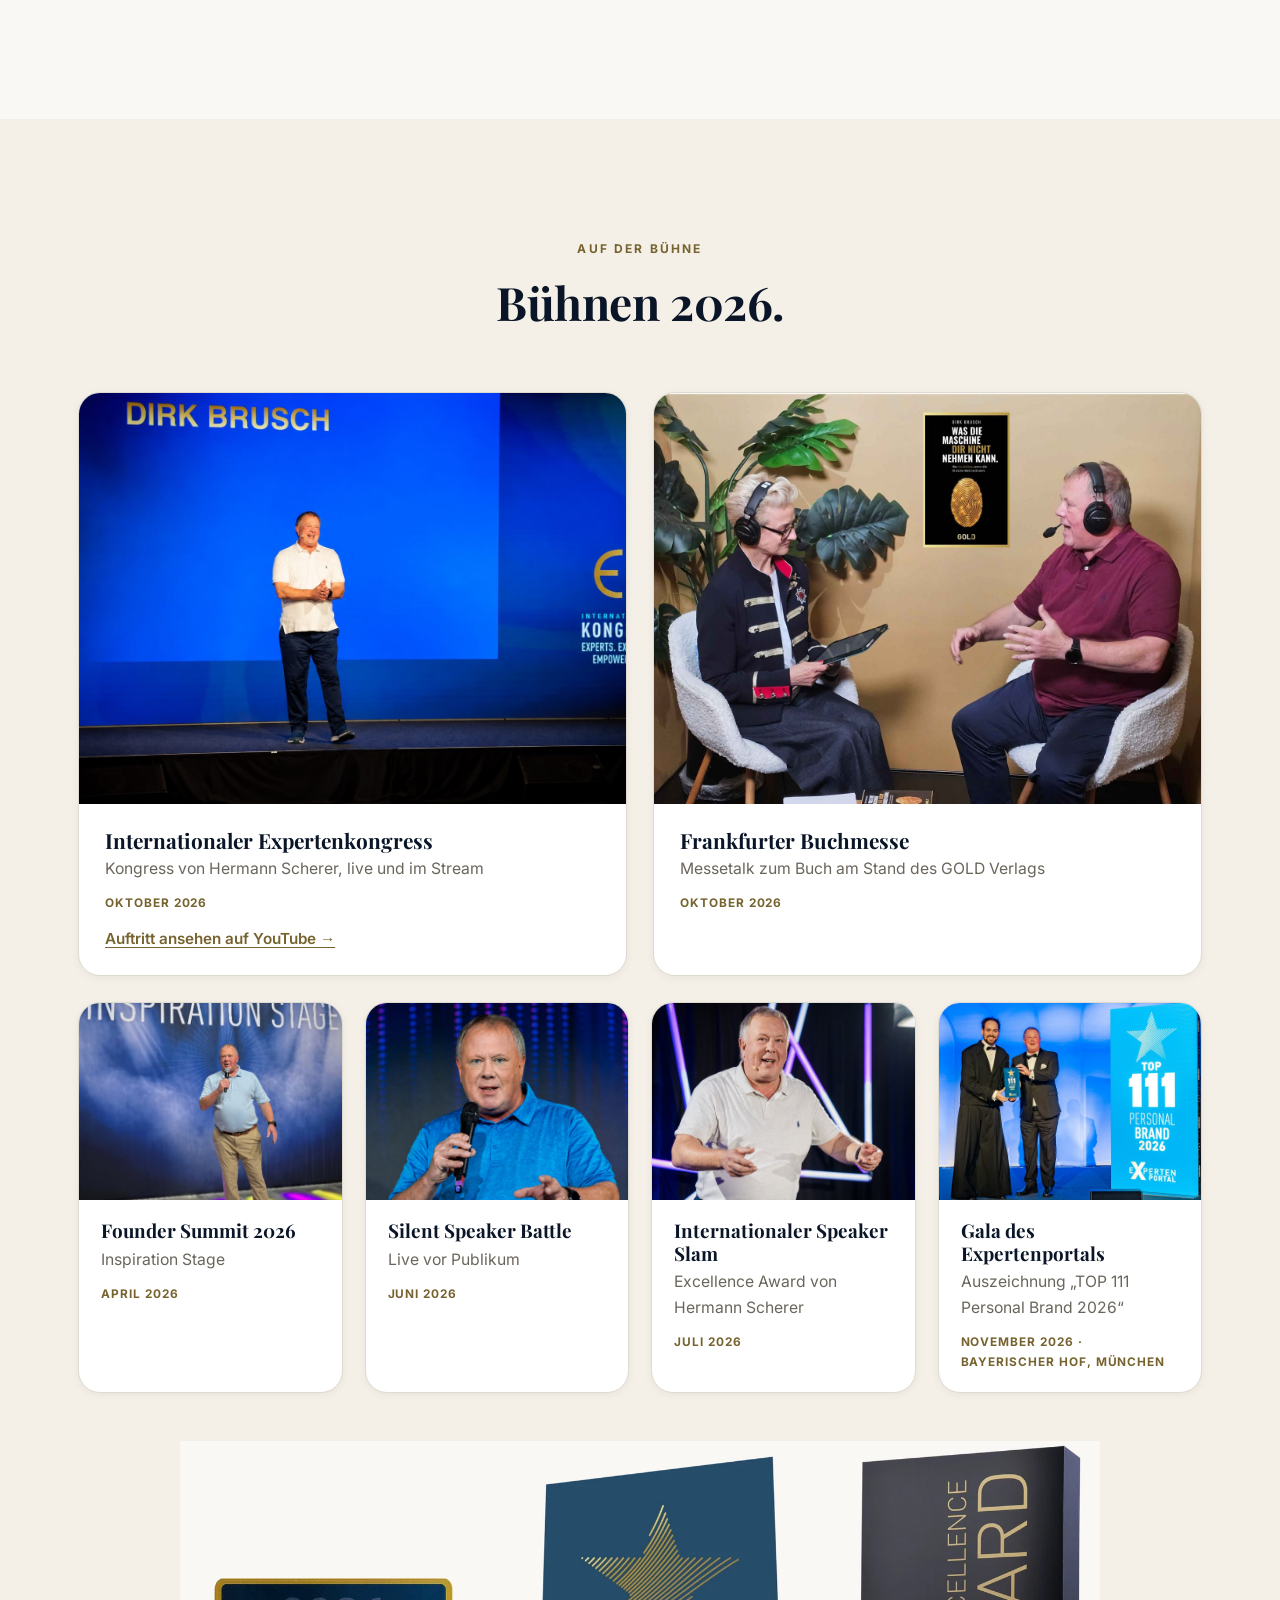
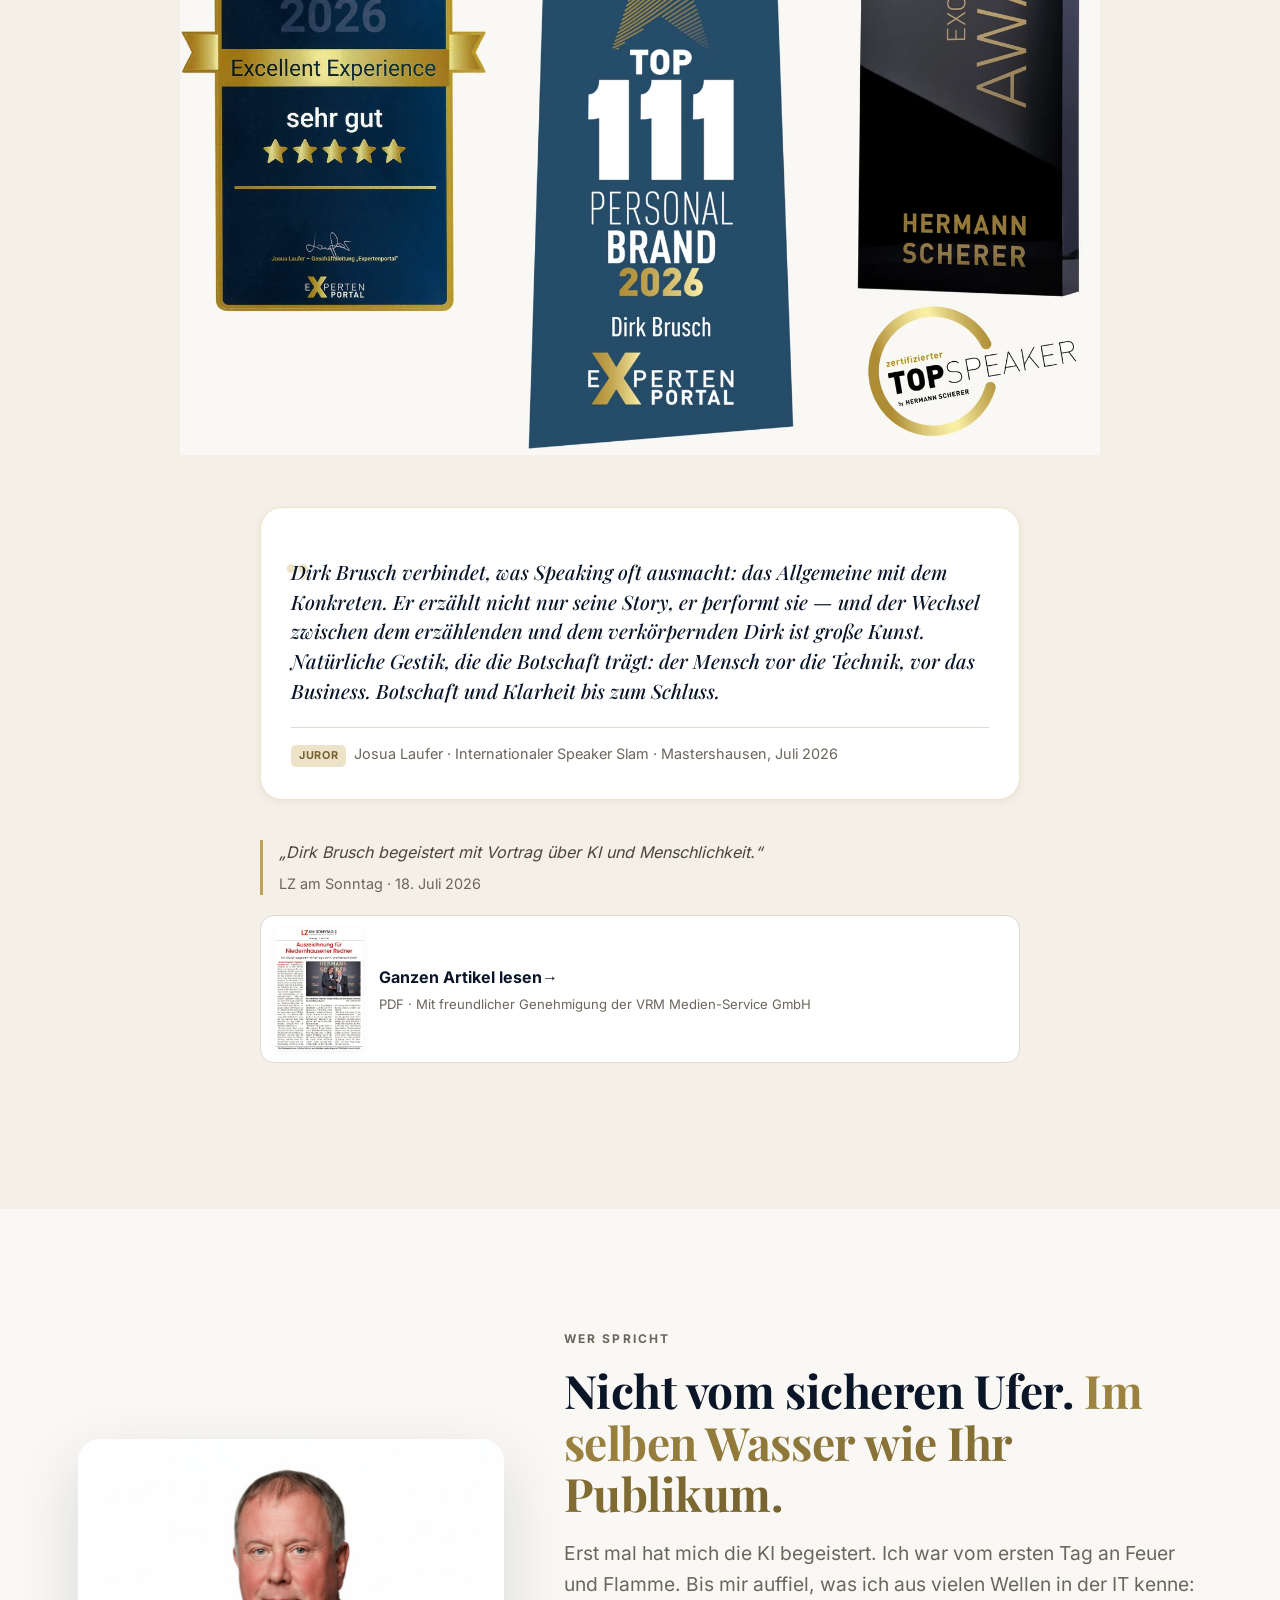
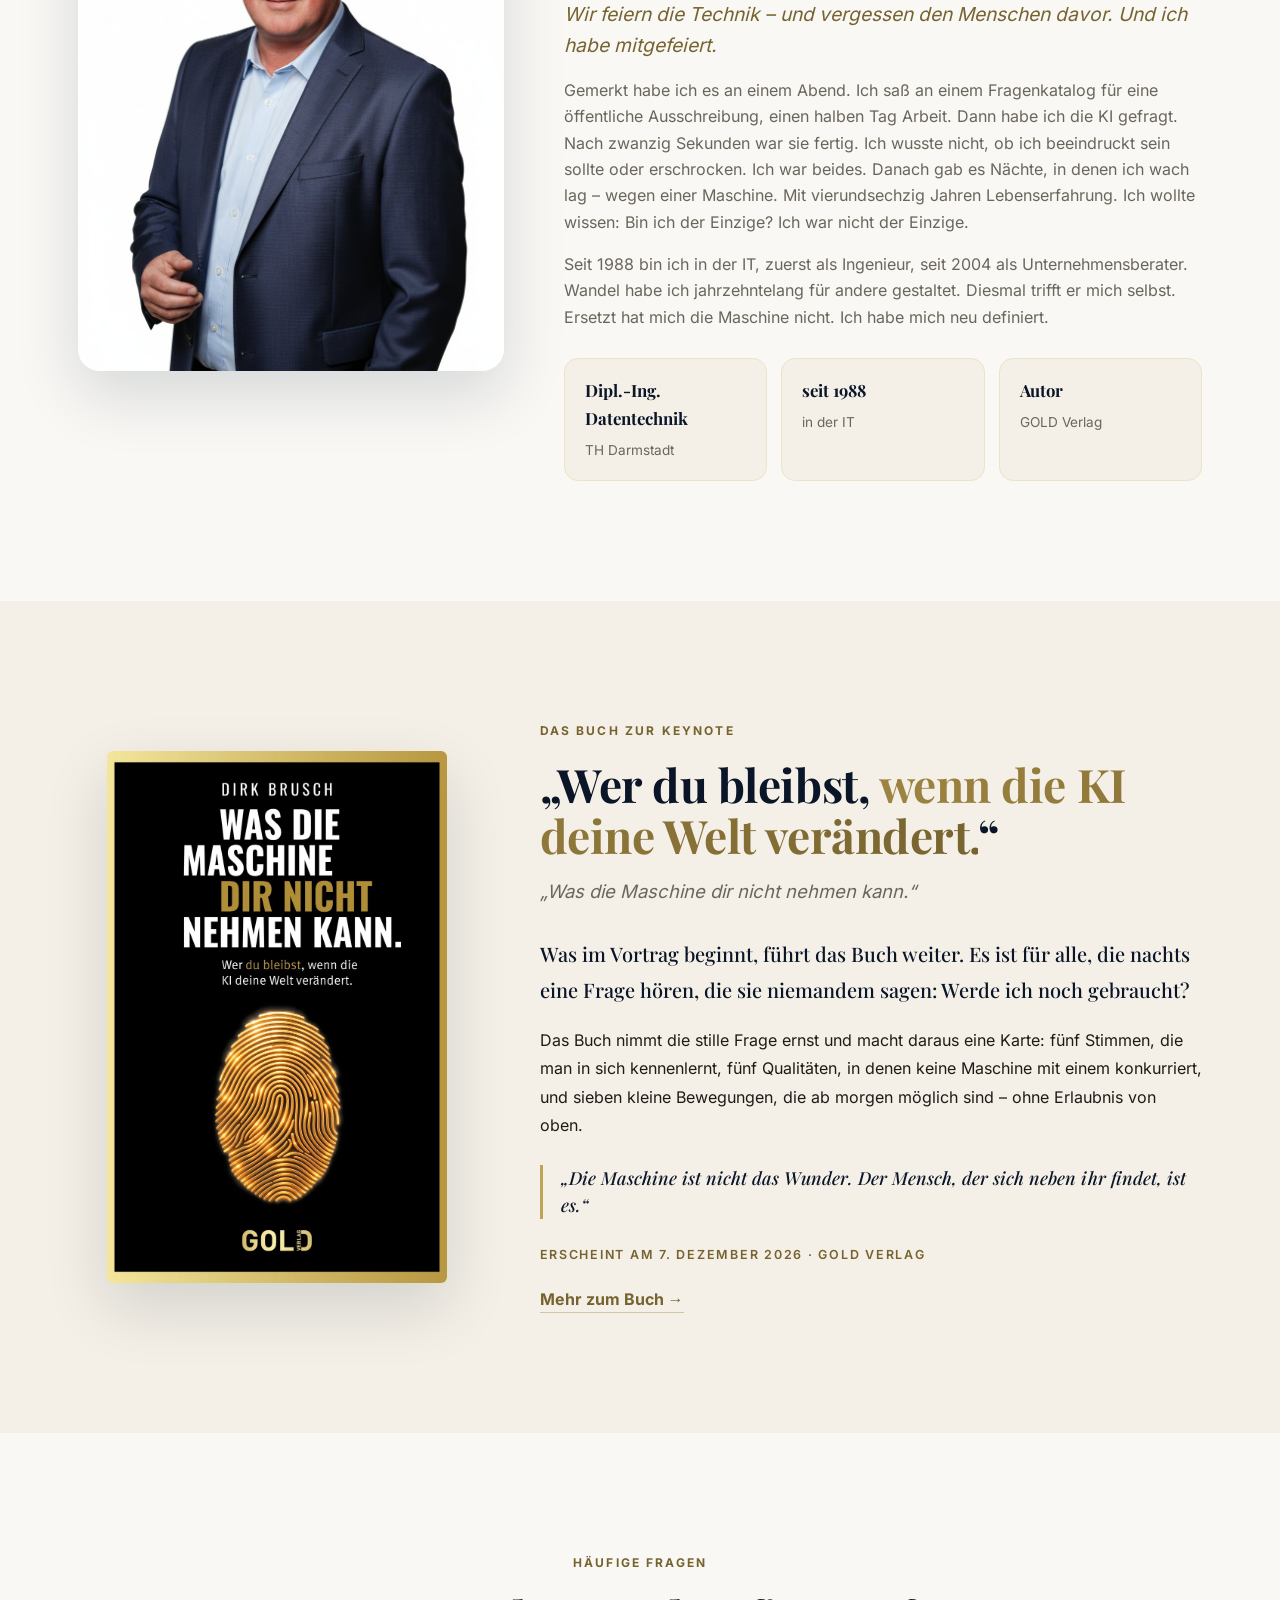
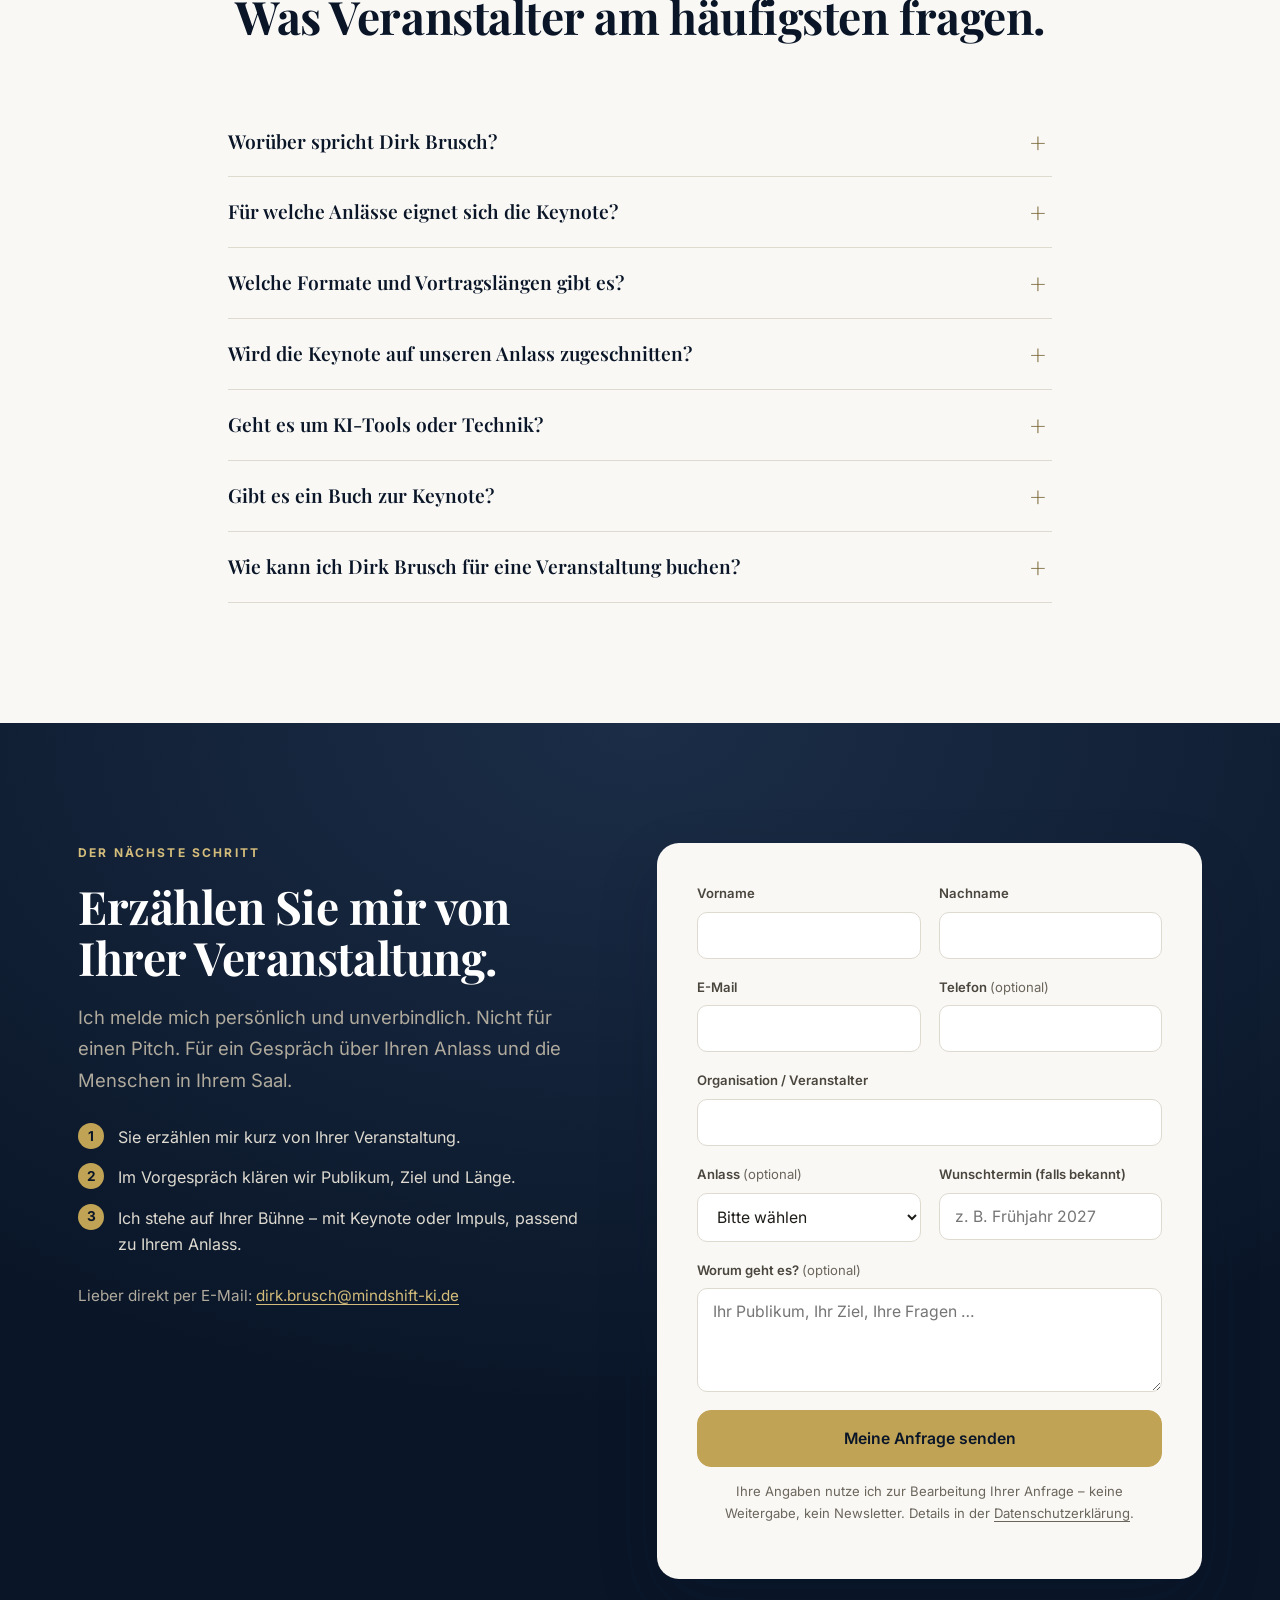
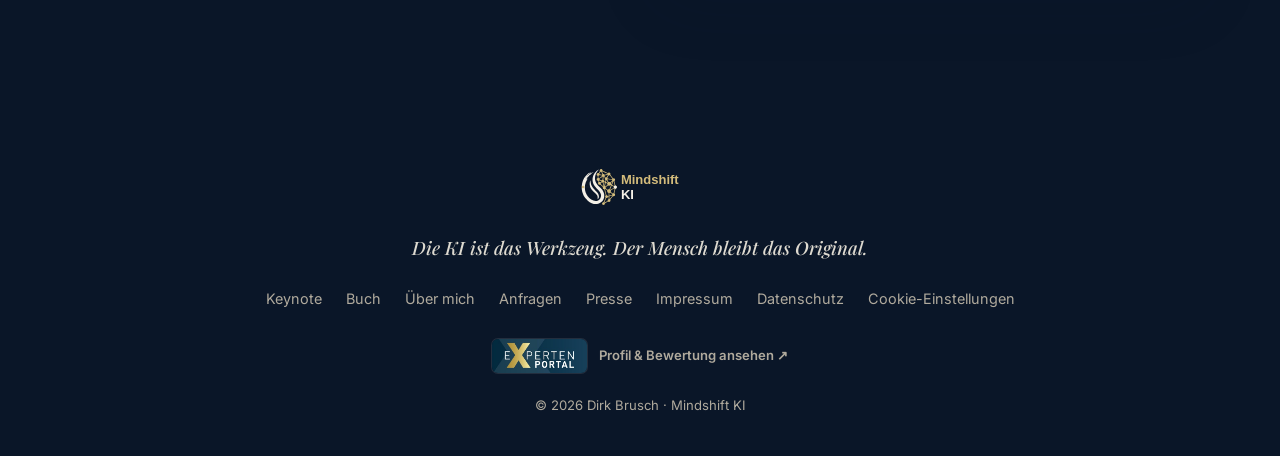
==== commit a9b4b4be: "Pruefbericht Paket B: Kontrast, mobiler Einstieg, Belege, Konsistenz - Gold-Text auf hellen Flaechen" ====
--- a/index.html
+++ b/index.html
@@ -24,7 +24,7 @@
 <link rel="canonical" href="https://mindshift-ki.de/">
 <link rel="icon" href="favicon.svg" type="image/svg+xml">
 <link rel="stylesheet" href="fonts.css?v=1">
-<link rel="stylesheet" href="style.css?v=18">
+<link rel="stylesheet" href="style.css?v=19">
 <script type="application/ld+json">
 {
   "@context": "https://schema.org",
@@ -166,6 +166,7 @@
         <a href="#anfrage" class="btn btn--gold">Verfügbarkeit für Ihre Veranstaltung anfragen</a>
       </div>
       <p class="hero__micro">Persönliche Rückmeldung – von mir selbst.</p>
+      <p class="hero__belege"><a href="#buehnen"><span>Ausgezeichnet 2026: Excellence Award beim Internationalen Speaker Slam</span> <span>· TOP 111 Personal Brand des Expertenportals</span></a></p>
       <a class="hero__buch" href="/buch/">
         <img src="buch/cover-was-die-maschine.jpg" alt="Buchcover „Was die Maschine dir nicht nehmen kann.“" width="56" height="84" loading="lazy">
         <span class="hero__buch-text"><span class="hero__buch-k">Das Buch zur Keynote</span><span class="hero__buch-v">erscheint am 7. Dezember 2026&nbsp;→</span></span>
@@ -245,7 +246,7 @@
 
     <div class="angebot__core reveal">
       <div class="angebot__card">
-        <span class="angebot__badge">Zwei Formate</span>
+        <span class="angebot__badge">Vortragsformate</span>
         <h3>Keynote oder Impuls – passend zu Ihrem Anlass</h3>
         <ul class="angebot__why">
           <li><strong>Keynote</strong> · 30 bis 60 Minuten</li>
@@ -441,8 +442,8 @@
     </div>
     <div class="buch__body reveal">
       <p class="kicker">Das Buch zur Keynote</p>
-      <h2 class="h2">„Was die Maschine dir <em>nicht nehmen kann.</em>“</h2>
-      <p class="buch__sub">Wer du bleibst, wenn die KI deine Welt verändert.</p>
+      <h2 class="h2">„Wer du bleibst, <em>wenn die KI deine Welt verändert.</em>“</h2>
+      <p class="buch__sub">„Was die Maschine dir nicht nehmen kann.“</p>
       <p class="buch__lead">Was im Vortrag beginnt, führt das Buch weiter. Es ist für alle, die nachts eine Frage hören, die sie niemandem sagen: Werde ich noch gebraucht?</p>
       <p class="buch__text">Das Buch nimmt die stille Frage ernst und macht daraus eine Karte: fünf Stimmen, die man in sich kennenlernt, fünf Qualitäten, in denen keine Maschine mit einem konkurriert, und sieben kleine Bewegungen, die ab morgen möglich sind – ohne Erlaubnis von oben.</p>
       <blockquote class="buch__zitat">„Die Maschine ist nicht das Wunder. Der Mensch, der sich neben ihr findet, ist es.“</blockquote>
@@ -506,6 +507,7 @@
         <li>Im Vorgespräch klären wir Publikum, Ziel und Länge.</li>
         <li>Ich stehe auf Ihrer Bühne – mit Keynote oder Impuls, passend zu Ihrem Anlass.</li>
       </ol>
+      <p class="anfrage__mail">Lieber direkt per E-Mail: <a href="mailto:dirk.brusch@mindshift-ki.de">dirk.brusch@mindshift-ki.de</a></p>
     </div>
 
     <form class="anfrage__form reveal" id="anfrageForm" novalidate>
@@ -539,7 +541,7 @@
       </div>
       <div class="field-row">
         <div class="field">
-          <label for="anlass">Anlass</label>
+          <label for="anlass">Anlass <span class="field__opt">(optional)</span></label>
           <select id="anlass" name="anlass">
             <option value="">Bitte wählen</option>
             <option value="kongress">Kongress / Fachtagung</option>
@@ -614,6 +616,6 @@
 </div>
 
 <script src="consent.js?v=2" defer></script>
-<script src="script.js?v=2"></script>
+<script src="script.js?v=3"></script>
 </body>
 </html>
--- a/style.css
+++ b/style.css
@@ -4,11 +4,13 @@
    ============================================================ */
 
 :root{
-  --gold:#C1A355; --gold-light:#D4BC7B; --gold-pale:#EDE3C8; --gold-dark:#9E8440;
+  --gold:#C1A355; --gold-light:#D4BC7B; --gold-pale:#EDE3C8; --gold-mid:#9E8440;
+  /* gold-dark = Gold für Text auf hellen Flächen: min. 4,5:1 auf Weiß, Off-White, Cream und Gold-Pale (Prüfbericht 20.11.2026) */
+  --gold-dark:#76632F;
   --gold-glow:rgba(193,163,85,.18);
   --navy:#0A1628; --navy-mid:#132035; --navy-light:#1B2D47; --slate:#1A3A5C;
   --white:#FFFFFF; --off-white:#F9F8F5; --cream:#F4F0E7;
-  --stone-100:#DEDAD0; --stone-300:#B0AA9D; --stone-500:#7A756A; --stone-700:#4A463D;
+  --stone-100:#DEDAD0; --stone-300:#B0AA9D; --stone-500:#6B665C; --stone-700:#4A463D;
   --ink:#1E1C18; --red-soft:#C45B4A;
   --ff-display:'Playfair Display',Georgia,serif;
   --ff-body:'Inter',-apple-system,BlinkMacSystemFont,sans-serif;
@@ -57,7 +59,8 @@
   font-size:clamp(2rem,3.6vw,3rem);line-height:1.12;letter-spacing:-.01em;
 }
 .h2--light{color:var(--white)}
-.h2 em{background:linear-gradient(100deg,var(--gold-light),var(--gold));-webkit-background-clip:text;background-clip:text;-webkit-text-fill-color:transparent}
+.h2 em{background:linear-gradient(100deg,var(--gold-mid),var(--gold-dark));-webkit-background-clip:text;background-clip:text;-webkit-text-fill-color:transparent}
+.h2--light em{background-image:linear-gradient(100deg,var(--gold-light),var(--gold))}
 .section__head{max-width:var(--content-max);margin:0 auto 64px;text-align:center}
 .section__sub{margin-top:20px;font-size:1.1rem;color:var(--stone-500)}
 .section--dark .section__sub{color:var(--stone-300)}
@@ -133,6 +136,12 @@
 .hero__actions{display:flex;flex-wrap:wrap;gap:16px;margin-top:36px}
 .hero__micro{margin-top:24px;font-size:.9rem;color:rgba(255,255,255,.62);max-width:48ch}
 .hero__micro em{color:rgba(255,255,255,.85)}
+.hero__belege{margin-top:14px;font-size:.86rem;line-height:1.5;max-width:60ch}
+.hero__belege a{color:var(--gold-light)}
+.hero__belege span{display:inline-block;text-decoration:underline;text-decoration-color:rgba(212,188,123,.35);text-underline-offset:4px;transition:text-decoration-color .2s}
+.hero__belege a:hover span{text-decoration-color:var(--gold-light)}
+.anfrage__mail{margin-top:26px;font-size:.95rem;color:var(--stone-300)}
+.anfrage__mail a{color:var(--gold-light);text-decoration:underline;text-underline-offset:3px;overflow-wrap:anywhere}
 /* Porträt-Karte */
 .hero__portrait{display:flex;flex-direction:column;align-items:center;justify-self:center}
 .hero__frame{position:relative;max-width:400px;border-radius:var(--radius-lg);overflow:hidden;
@@ -408,7 +417,7 @@
 .field-row{display:grid;grid-template-columns:1fr 1fr;gap:18px}
 .field{margin-bottom:18px;display:flex;flex-direction:column}
 .field label{font-size:.82rem;font-weight:600;color:var(--stone-700);margin-bottom:7px}
-.field__opt{font-weight:400;color:var(--stone-300)}
+.field__opt{font-weight:400;color:var(--stone-500)}
 .field input,.field select,.field textarea{
   font-family:var(--ff-body);font-size:.98rem;color:var(--ink);
   padding:13px 15px;border:1.5px solid var(--stone-100);border-radius:10px;background:#fff;
@@ -418,6 +427,7 @@
 .field textarea{resize:vertical}
 .hp{position:absolute;left:-9999px;width:1px;height:1px;opacity:0}
 .form__micro{font-size:.82rem;color:var(--stone-500);margin-top:14px;text-align:center}
+.form__micro a{text-decoration:underline;text-underline-offset:3px}
 .form__status{margin-top:14px;text-align:center;font-weight:600;font-size:.95rem}
 .form__status.ok{color:var(--green-soft,#5A9E6F)}
 .form__status.err{color:var(--red-soft)}
@@ -432,7 +442,7 @@
 .footer__links{display:flex;flex-wrap:wrap;justify-content:center;gap:24px;margin:6px 0}
 .footer__links a{font-size:.9rem;color:var(--stone-300);transition:color .2s}
 .footer__links a:hover{color:var(--gold-light)}
-.footer__copy{font-size:.82rem;color:var(--stone-500)}
+.footer__copy{font-size:.82rem;color:var(--stone-300)}
 .footer__linkbtn{background:none;border:0;cursor:pointer;font:inherit;color:var(--stone-300);font-size:.9rem;padding:0;transition:color .2s}
 .footer__linkbtn:hover{color:var(--gold-light)}
 .footer__verify{display:inline-flex;align-items:center;gap:12px;text-decoration:none;margin:4px 0}
@@ -476,7 +486,7 @@
   .hero .btn{white-space:normal;text-align:center;max-width:100%}
   .hero__content{max-width:640px}
   .hero__title{max-width:none}
-  .hero__lead,.hero__micro{margin-left:auto;margin-right:auto}
+  .hero__lead,.hero__micro,.hero__belege{margin-left:auto;margin-right:auto}
   .hero__actions{justify-content:center}
   .hero__portrait{order:-1}
   .kcard--feature{flex-direction:column}
@@ -504,7 +514,17 @@
   .field-row{grid-template-columns:1fr;gap:0}
   .anfrage__form{padding:28px 22px}
   .hero__inner{padding-top:112px}
-  .hero__frame{max-width:290px}
+  .hero__frame{max-width:200px}
+  .hero__inner{gap:28px}
+  .hero__cap{margin-top:14px}
+  .hero__eyebrow{letter-spacing:.08em}
+  /* Consent-Banner auf dem Handy kompakt, damit das Angebot sichtbar bleibt */
+  .consent__inner{padding:16px 18px;gap:12px}
+  .consent__title{font-size:1.05rem;margin-bottom:4px}
+  .consent__text{font-size:.82rem;line-height:1.45;margin-bottom:8px}
+  .consent__actions{display:grid;grid-template-columns:1fr 1fr;gap:8px}
+  .consent__actions .btn{padding:11px 10px;font-size:.84rem;white-space:normal}
+  #consent-accept-all{grid-column:1 / -1}
   .steckbrief__grid{grid-template-columns:1fr}
   .fact:nth-child(odd){border-right:none}
   .stickycta{display:flex}
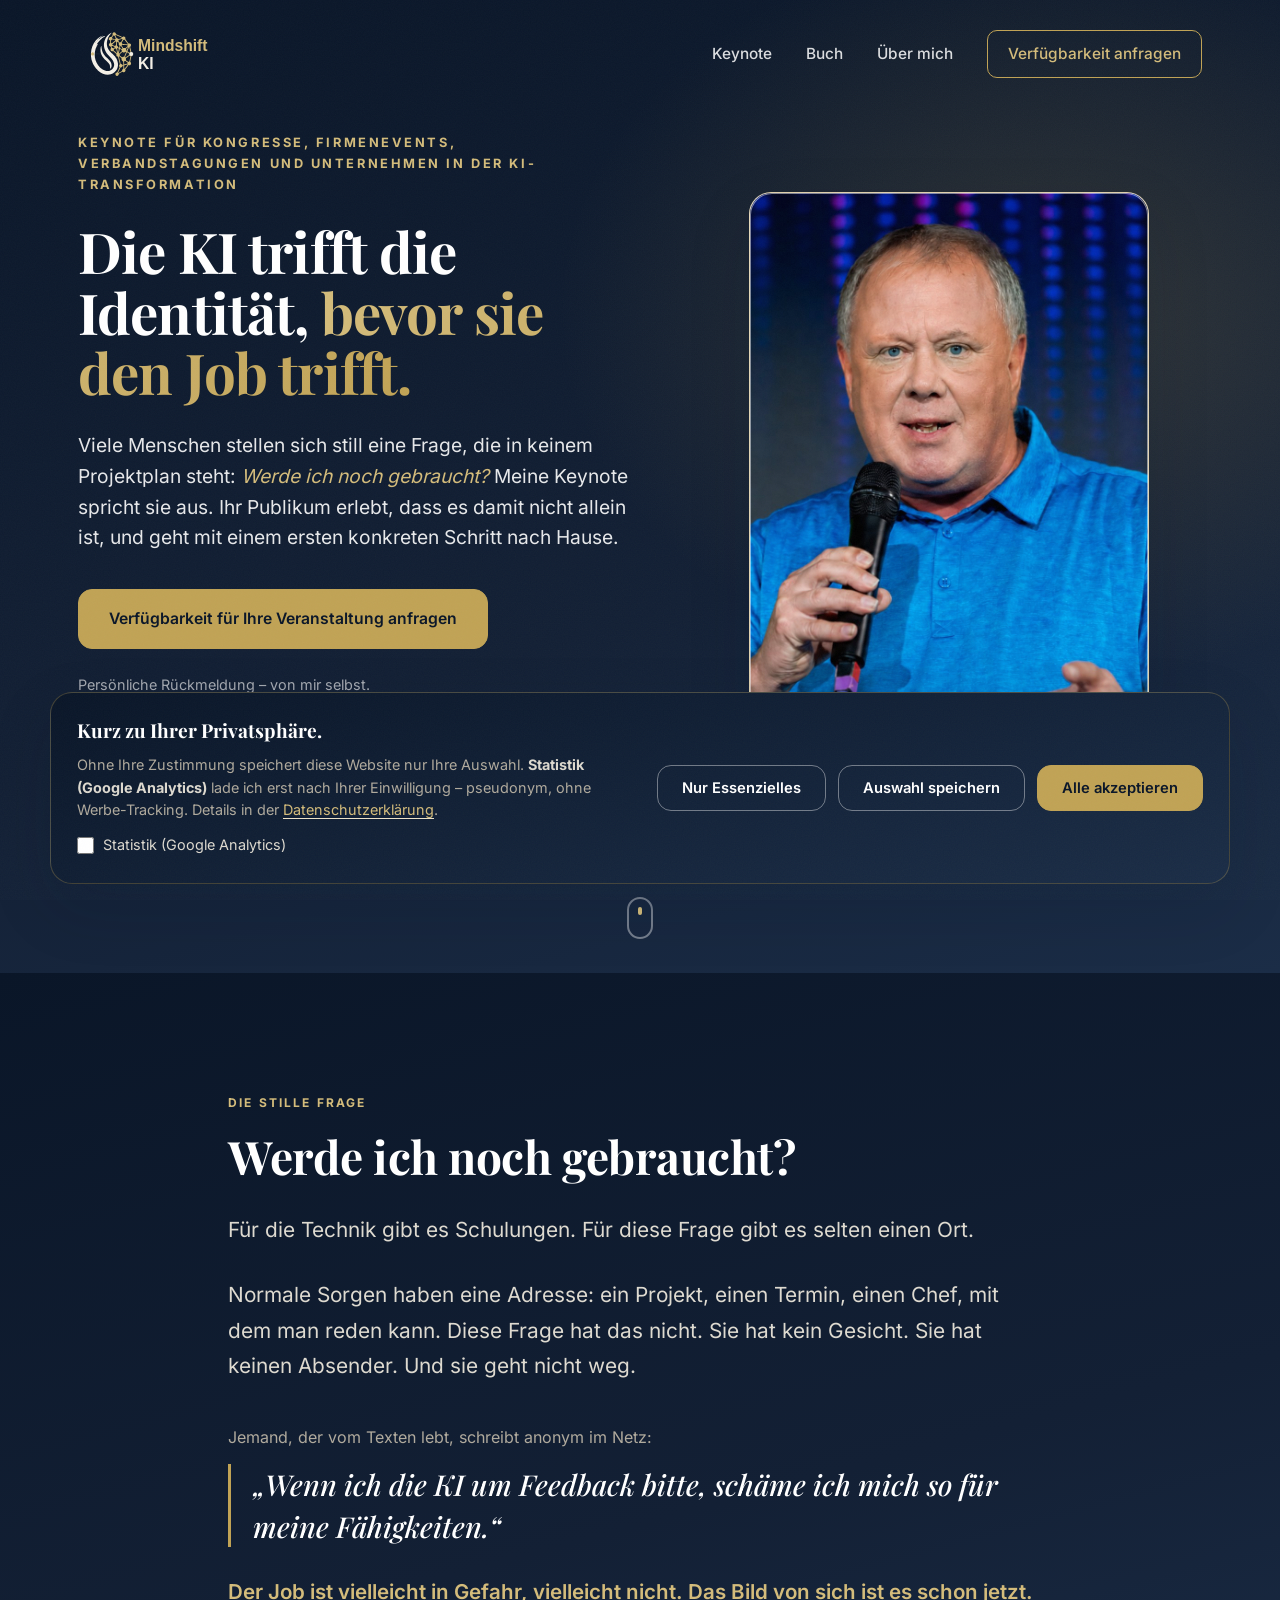
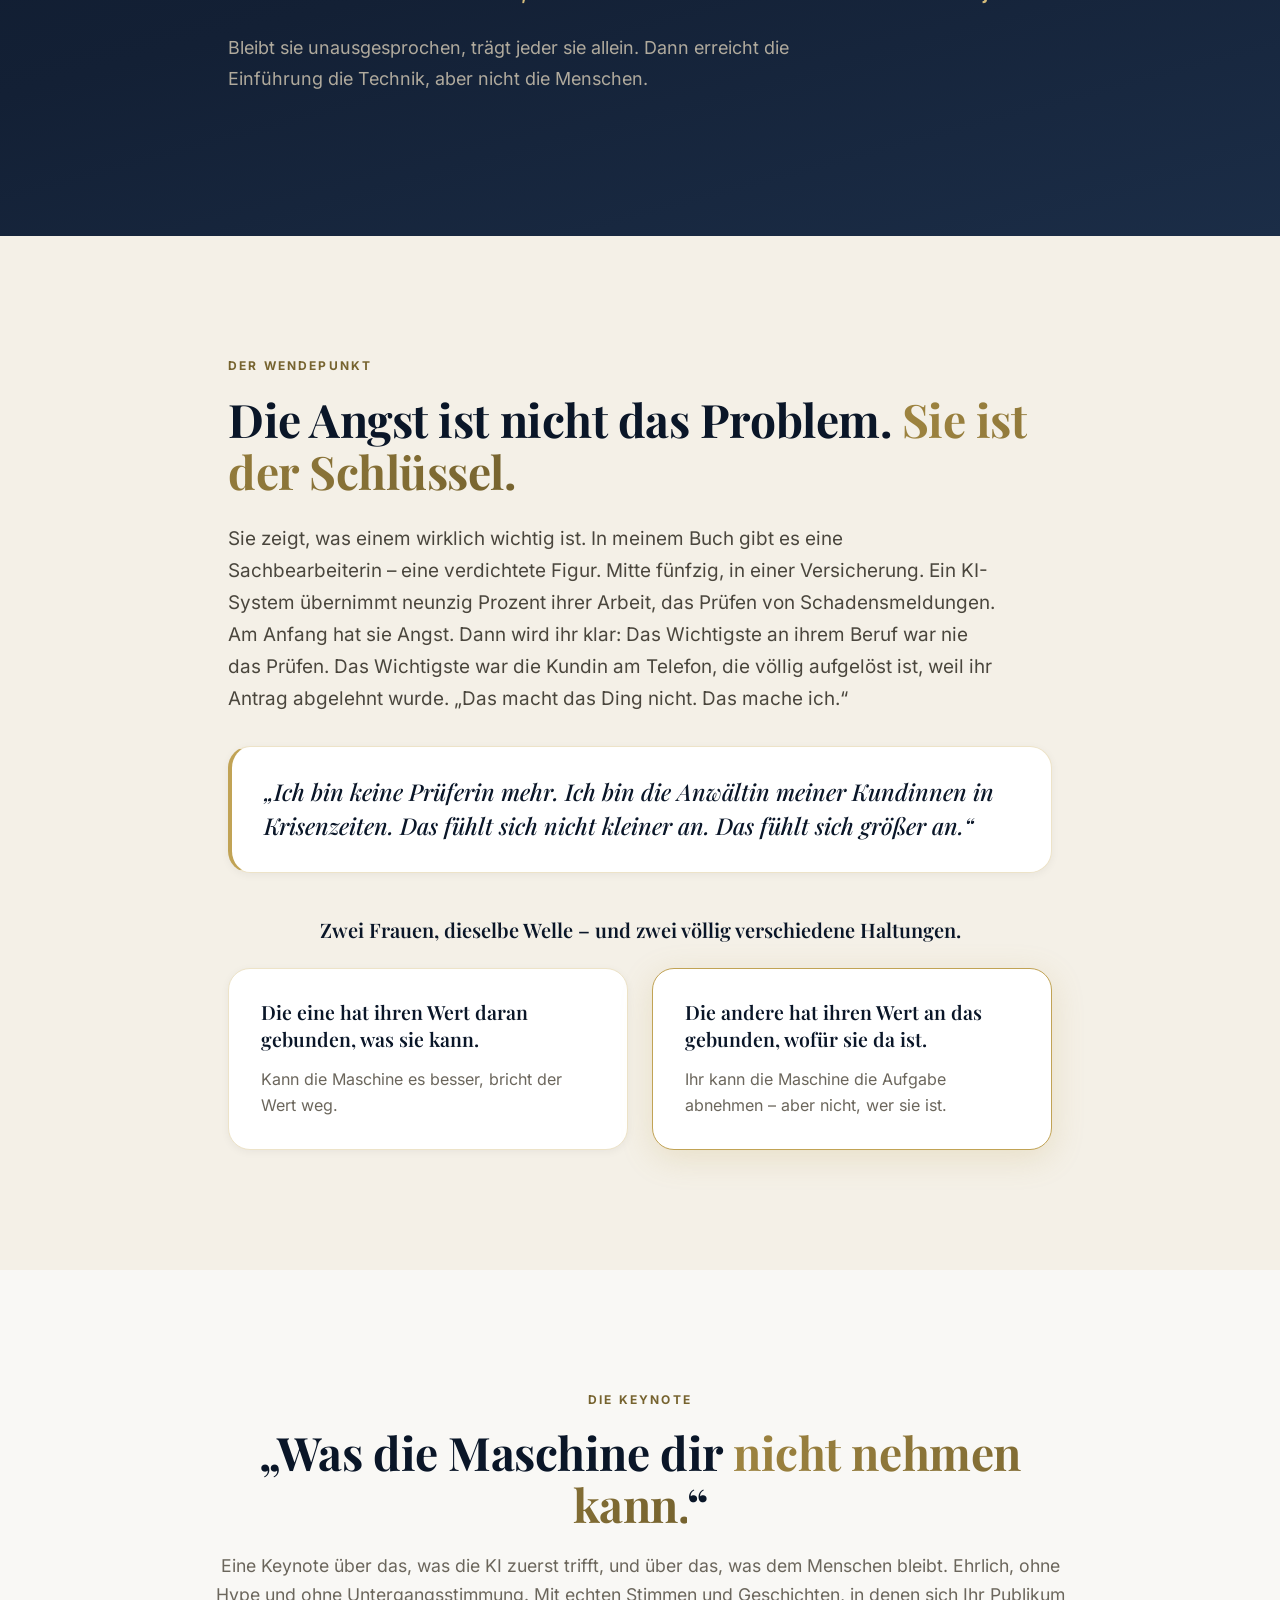
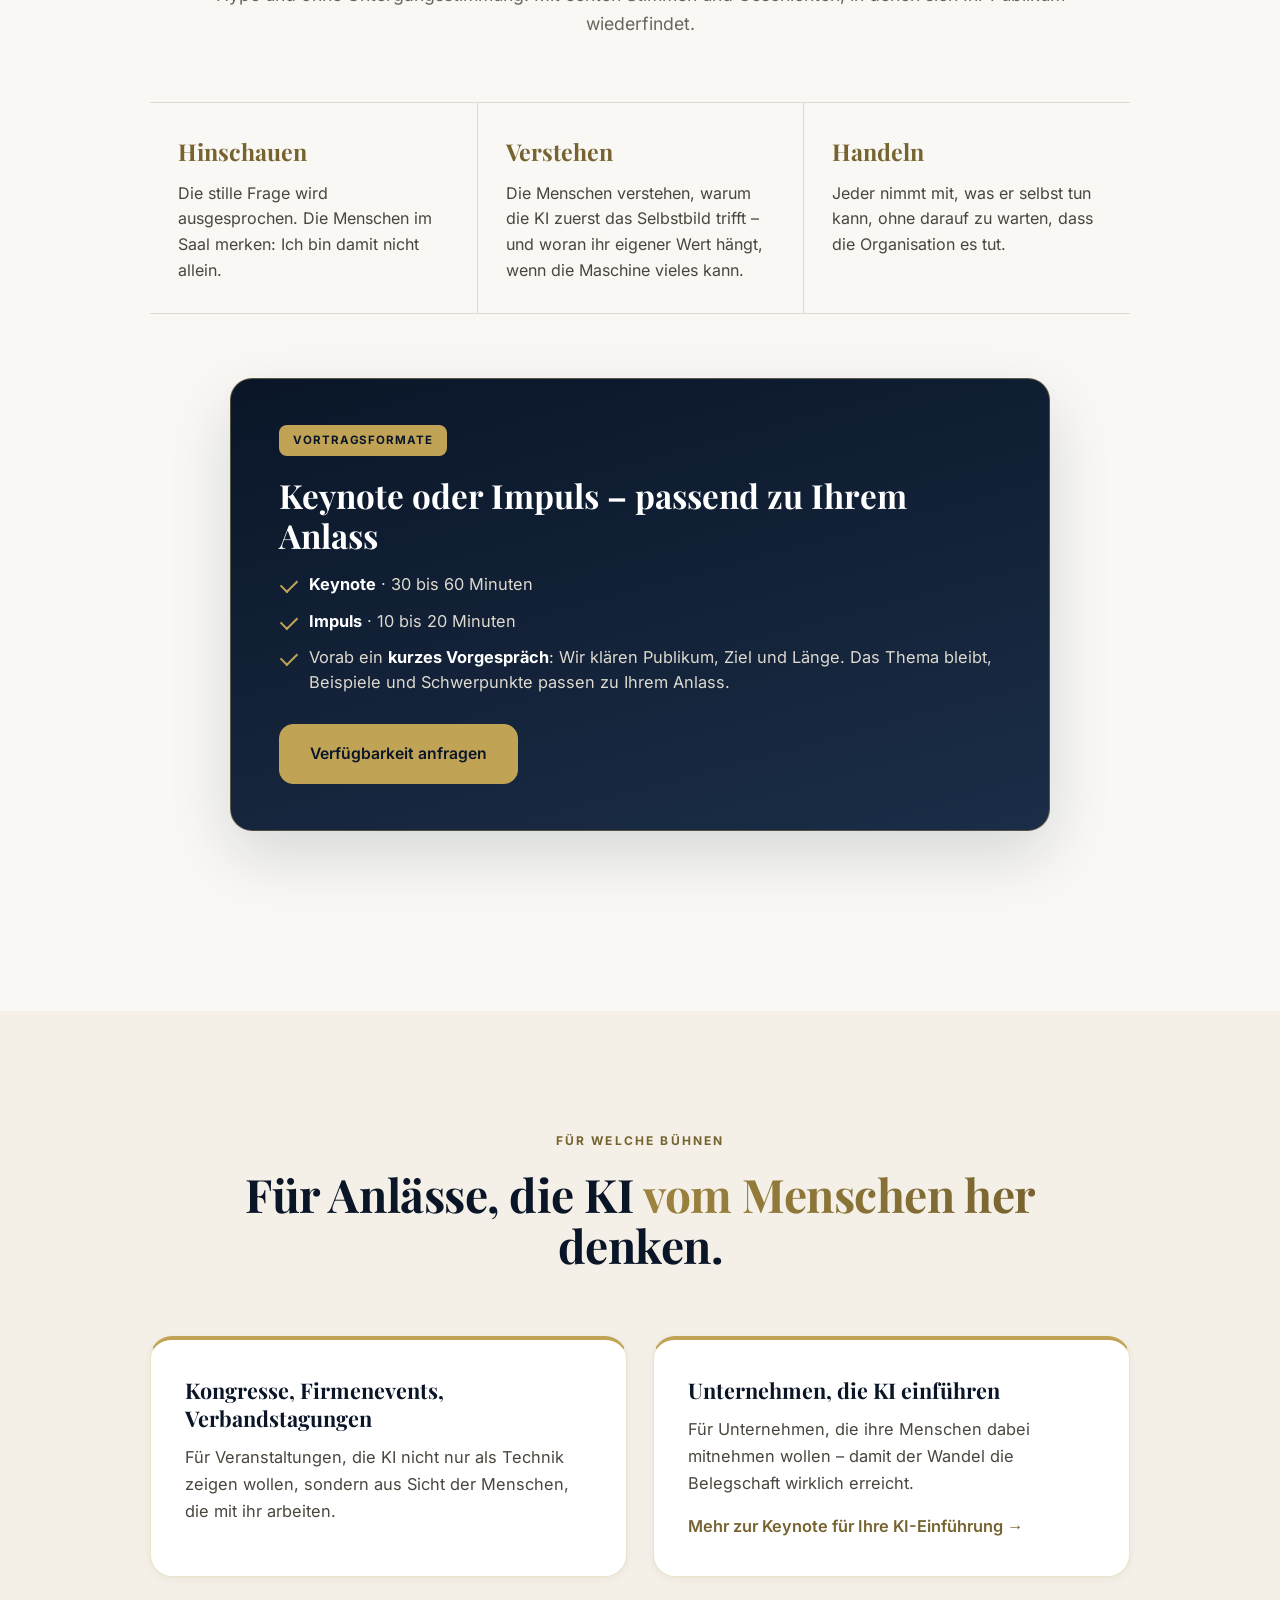
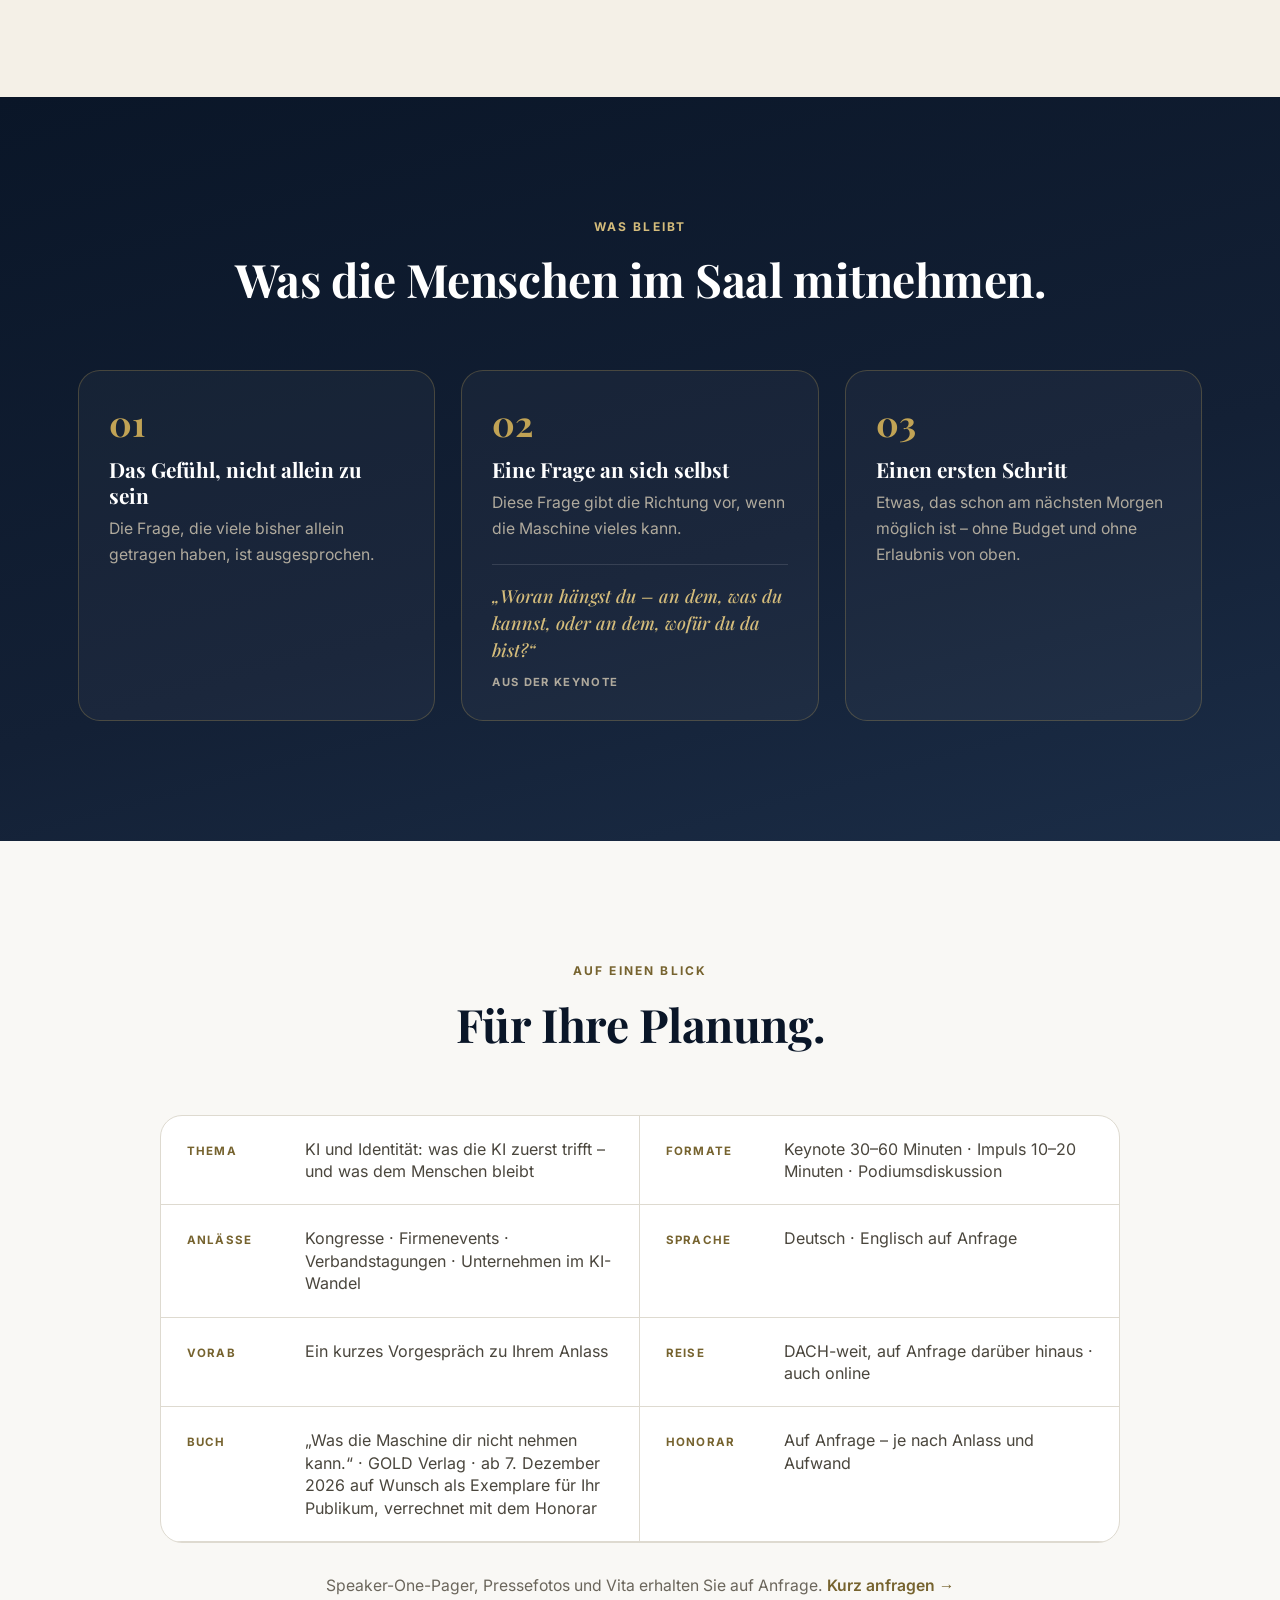
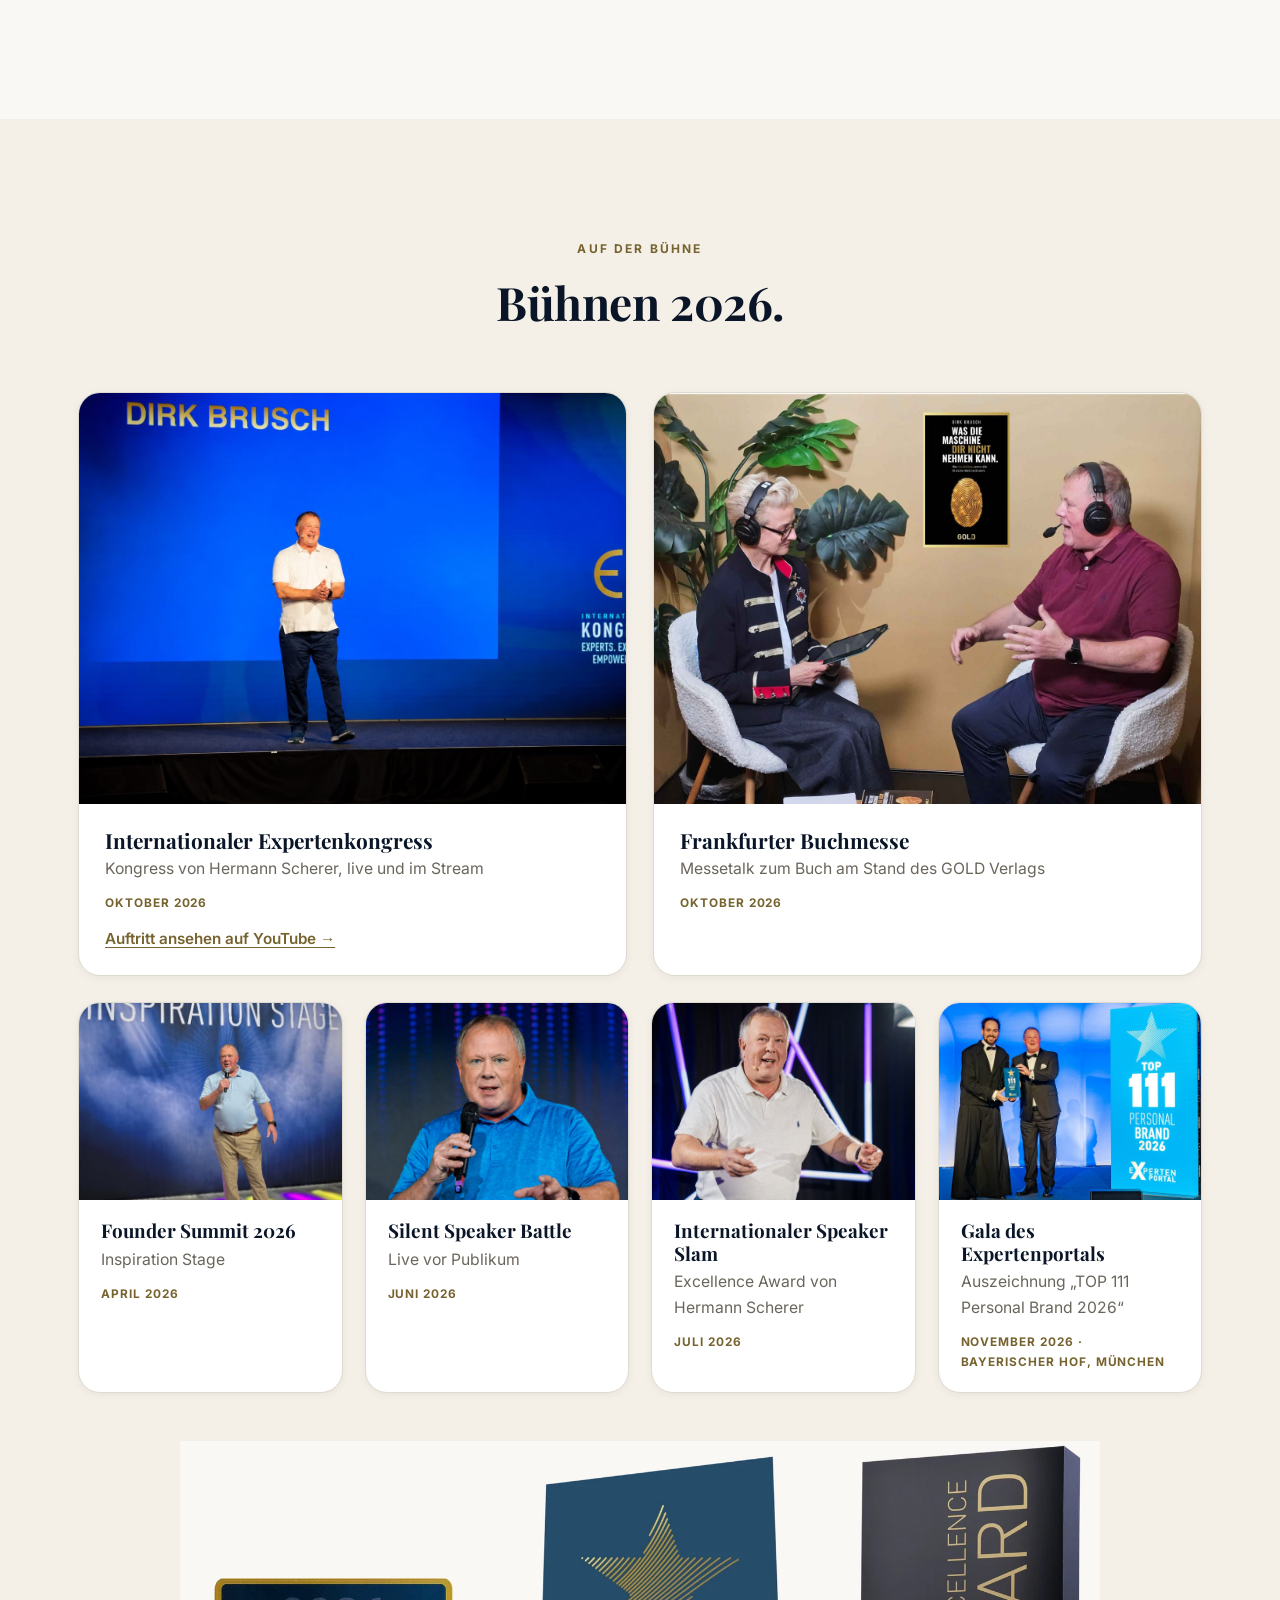
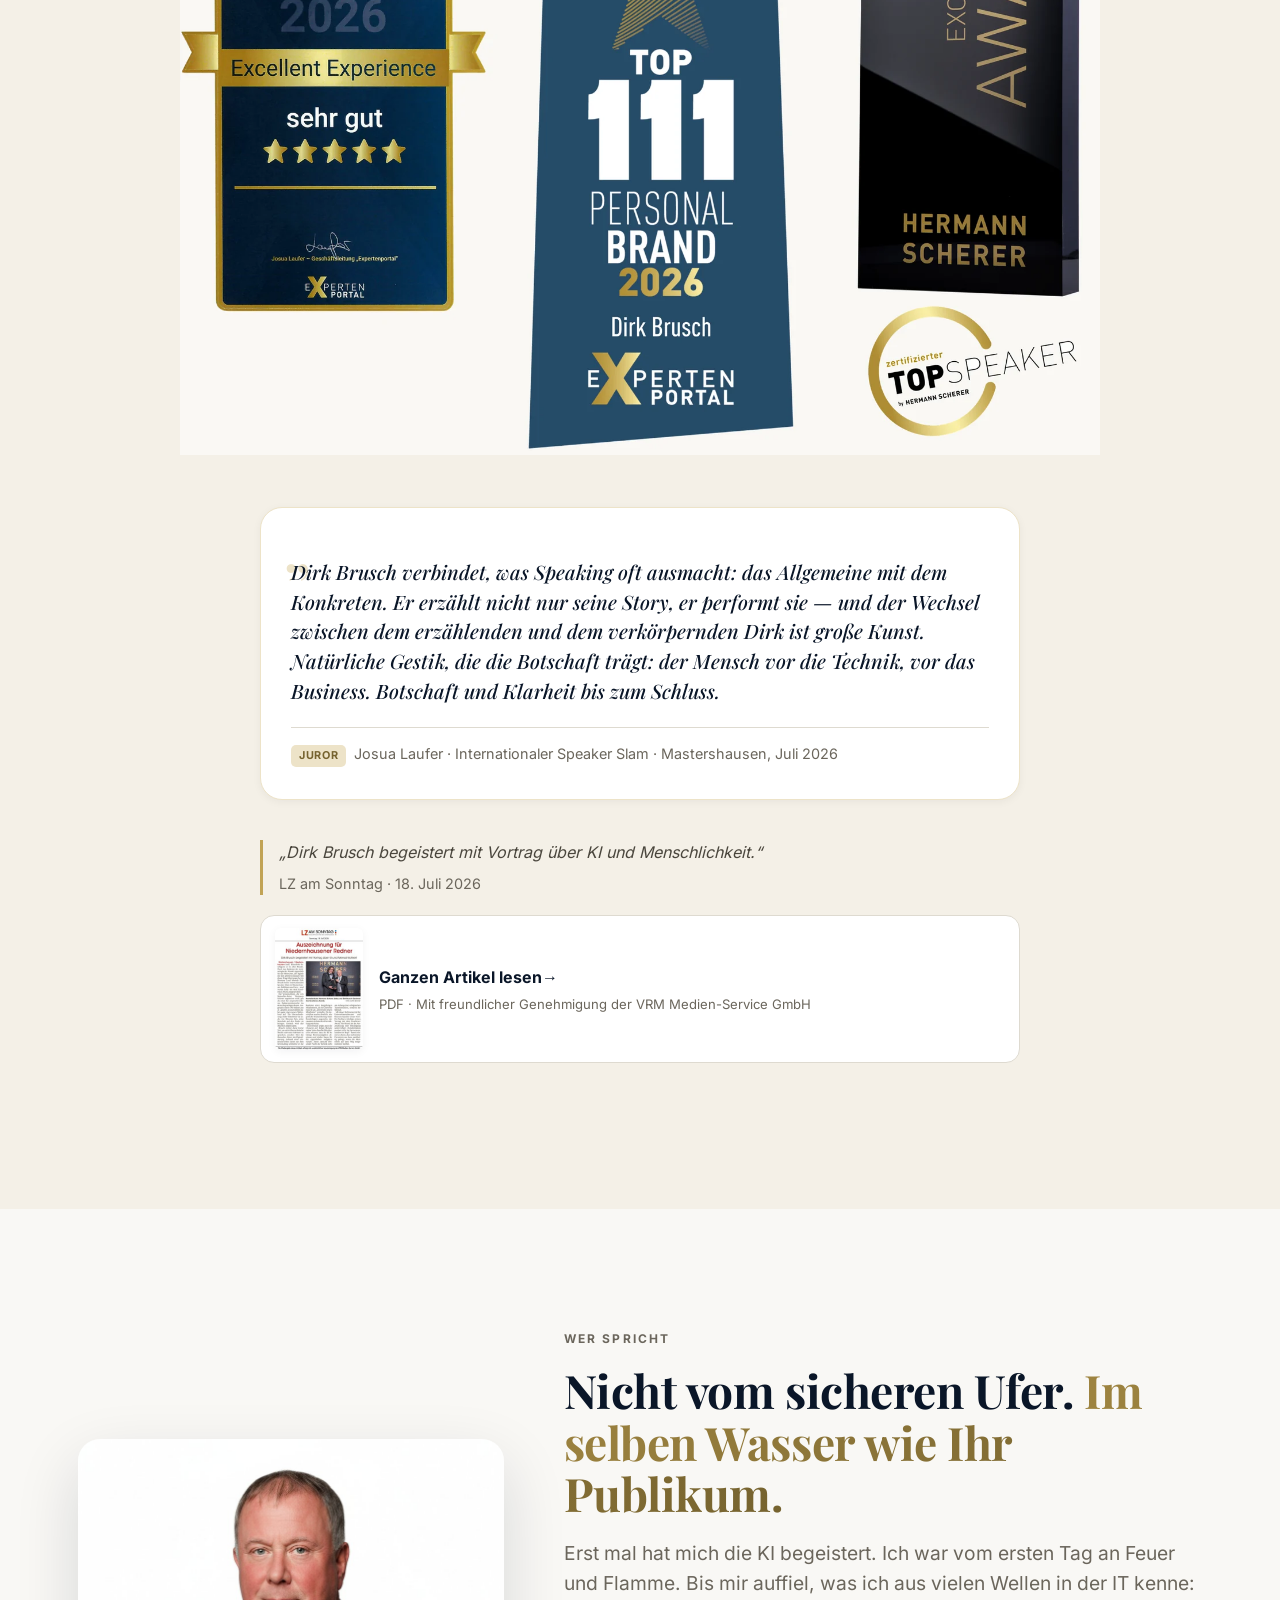
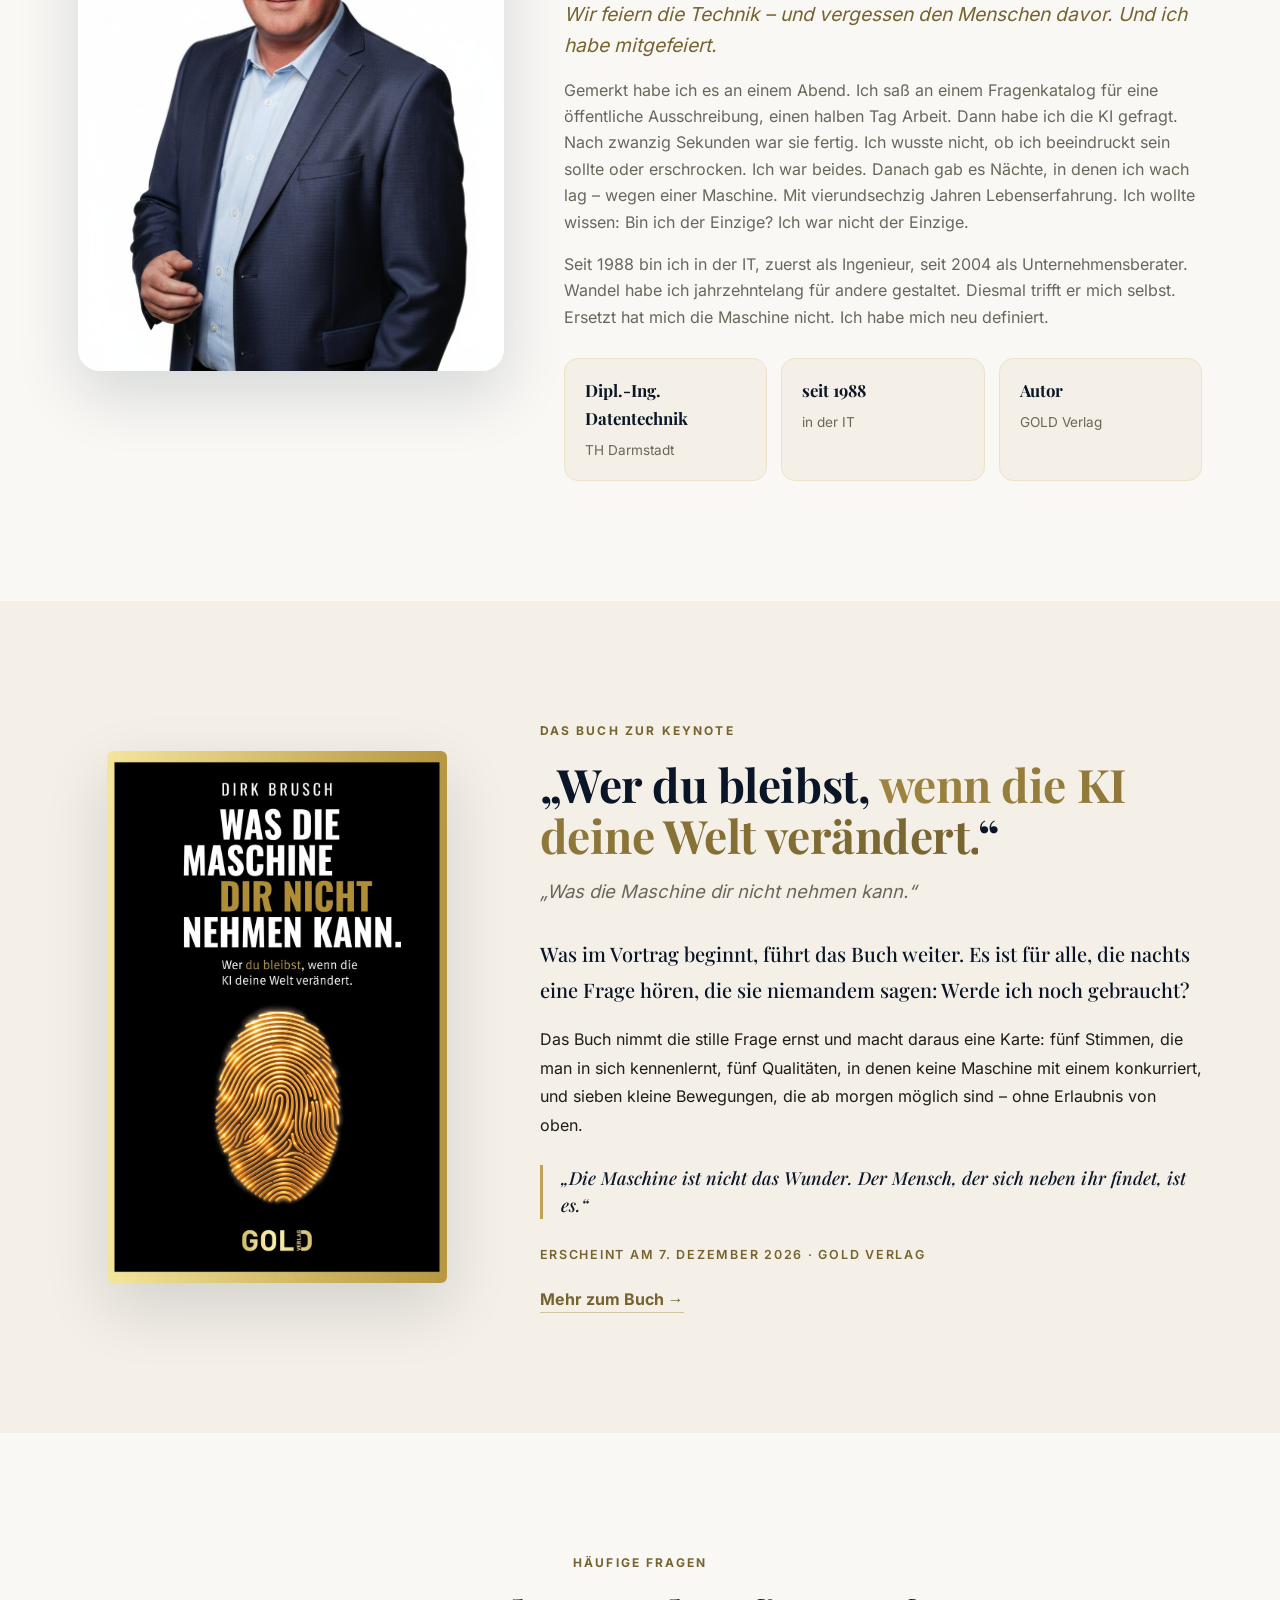
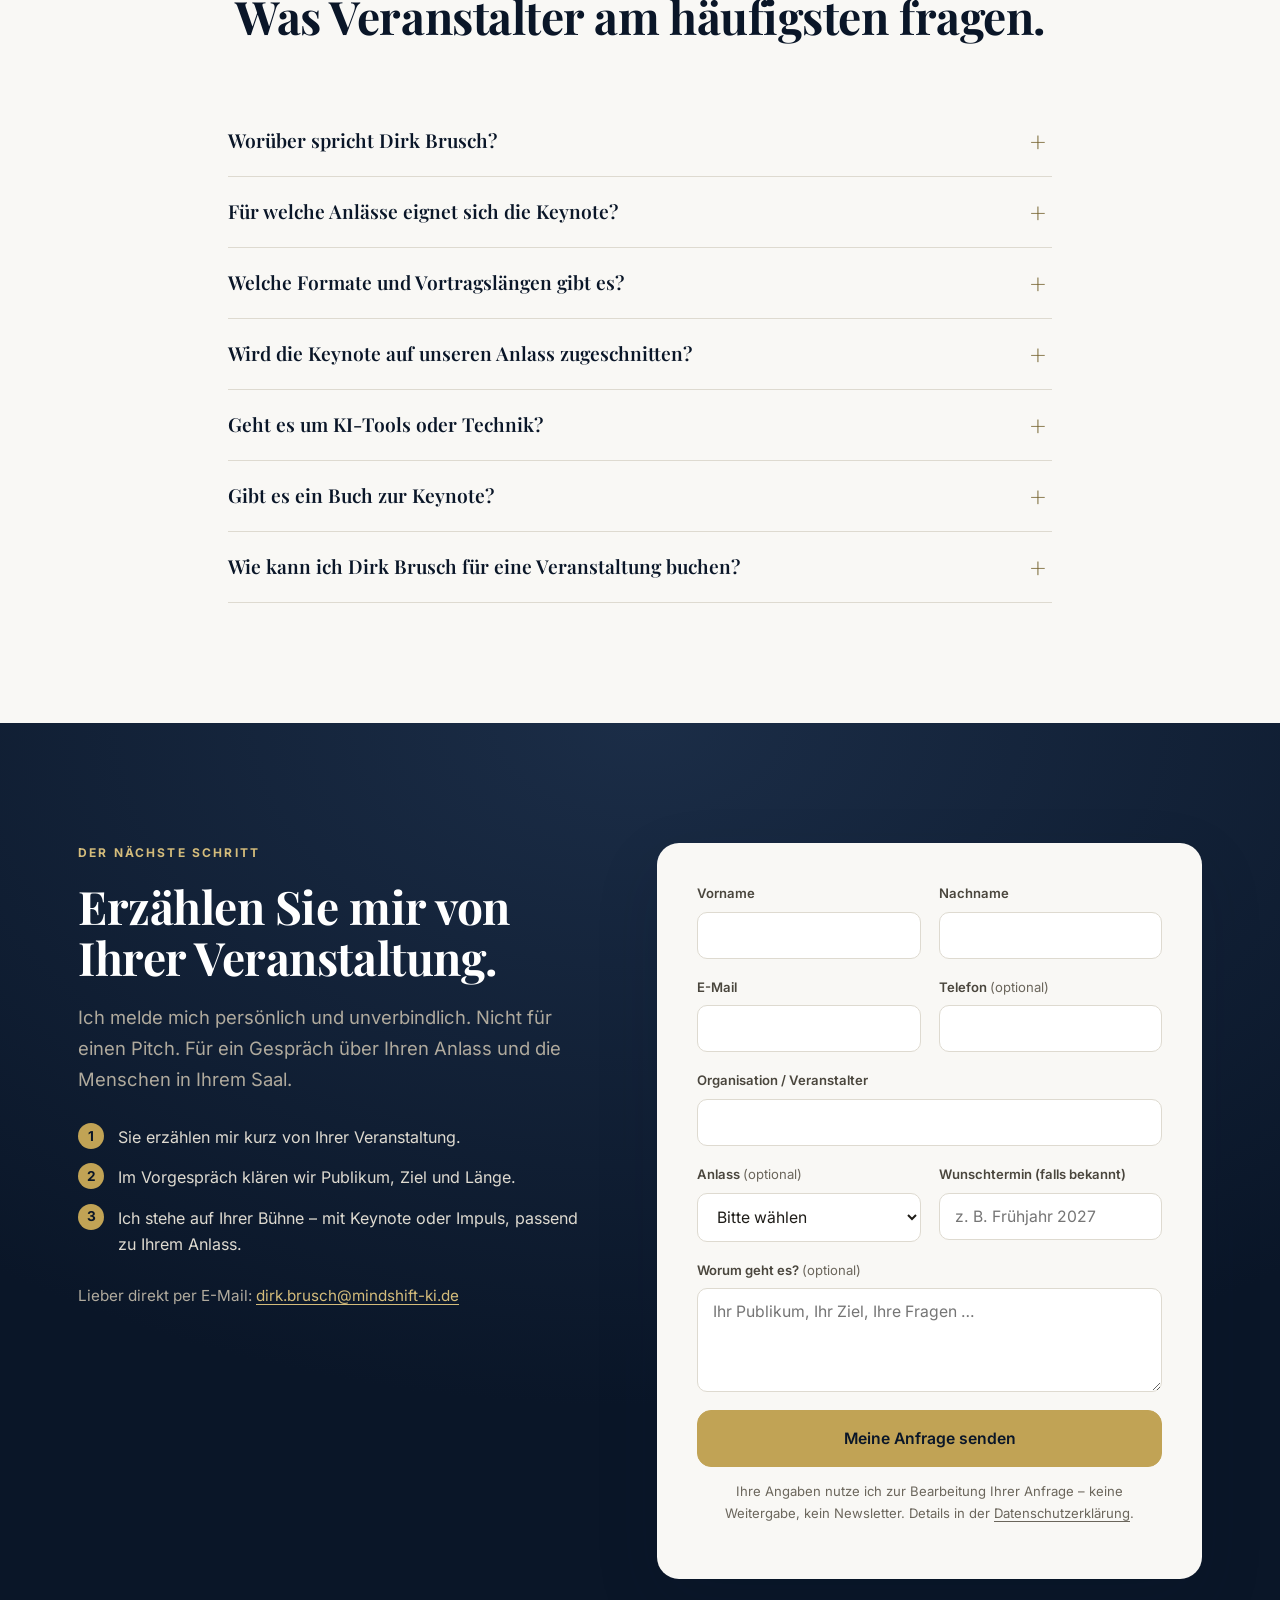
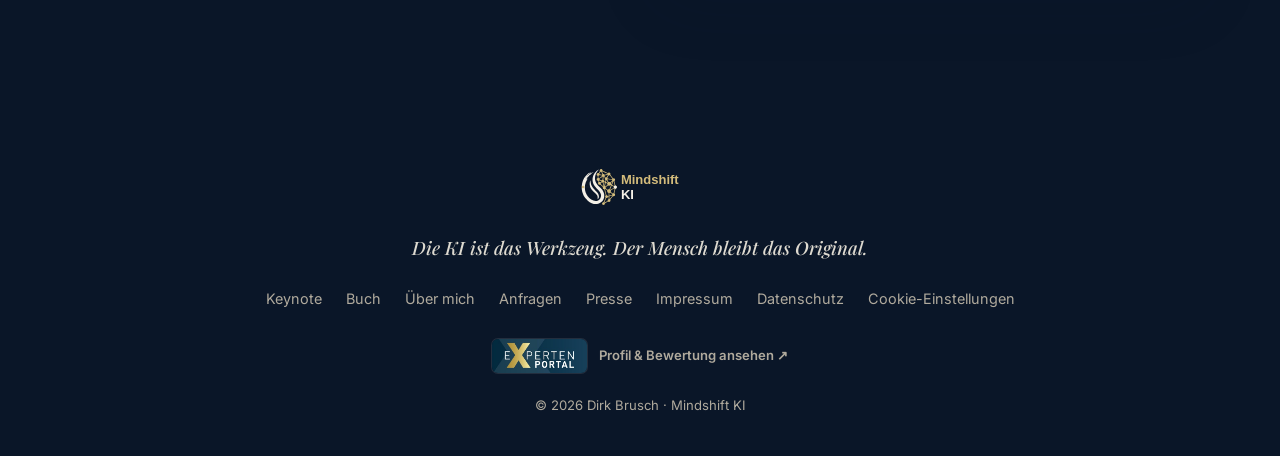
==== commit 2de727b2: "Presse-Vorschaubild: 264px-Fassung (36 KB) statt Original (423 KB) fuer 88px-Anzeige Co-Authored-By:" ====
--- a/index.html
+++ b/index.html
@@ -403,7 +403,7 @@
     <div class="buehnen__presse reveal">
       <blockquote class="clincher__presse">„Dirk Brusch begeistert mit Vortrag über KI und Menschlichkeit.“<cite class="clincher__quelle">LZ am Sonntag · 18. Juli 2026</cite></blockquote>
       <a class="clincher__clip" href="presse/LZ-am-Sonntag-2026-07-18-Dirk-Brusch.pdf" target="_blank" rel="noopener" aria-label="Ganzen Presseartikel der LZ am Sonntag vom 18. Juli 2026 als PDF öffnen">
-        <img class="clincher__clip-img" src="bilder/presse-lz-2026-07-18.jpg?v=1" width="1068" height="1482" alt="Zeitungsartikel „Auszeichnung für Niedernhausener Redner“ aus der LZ am Sonntag vom 18. Juli 2026" loading="lazy">
+        <img class="clincher__clip-img" src="bilder/presse-lz-2026-07-18-vorschau.jpg" width="264" height="366" alt="Zeitungsartikel „Auszeichnung für Niedernhausener Redner“ aus der LZ am Sonntag vom 18. Juli 2026" loading="lazy">
         <span class="clincher__clip-body">
           <span class="clincher__clip-cta">Ganzen Artikel lesen<span class="clincher__clip-arrow"> →</span></span>
           <span class="clincher__clip-meta">PDF · Mit freundlicher Genehmigung der VRM Medien-Service GmbH</span>
